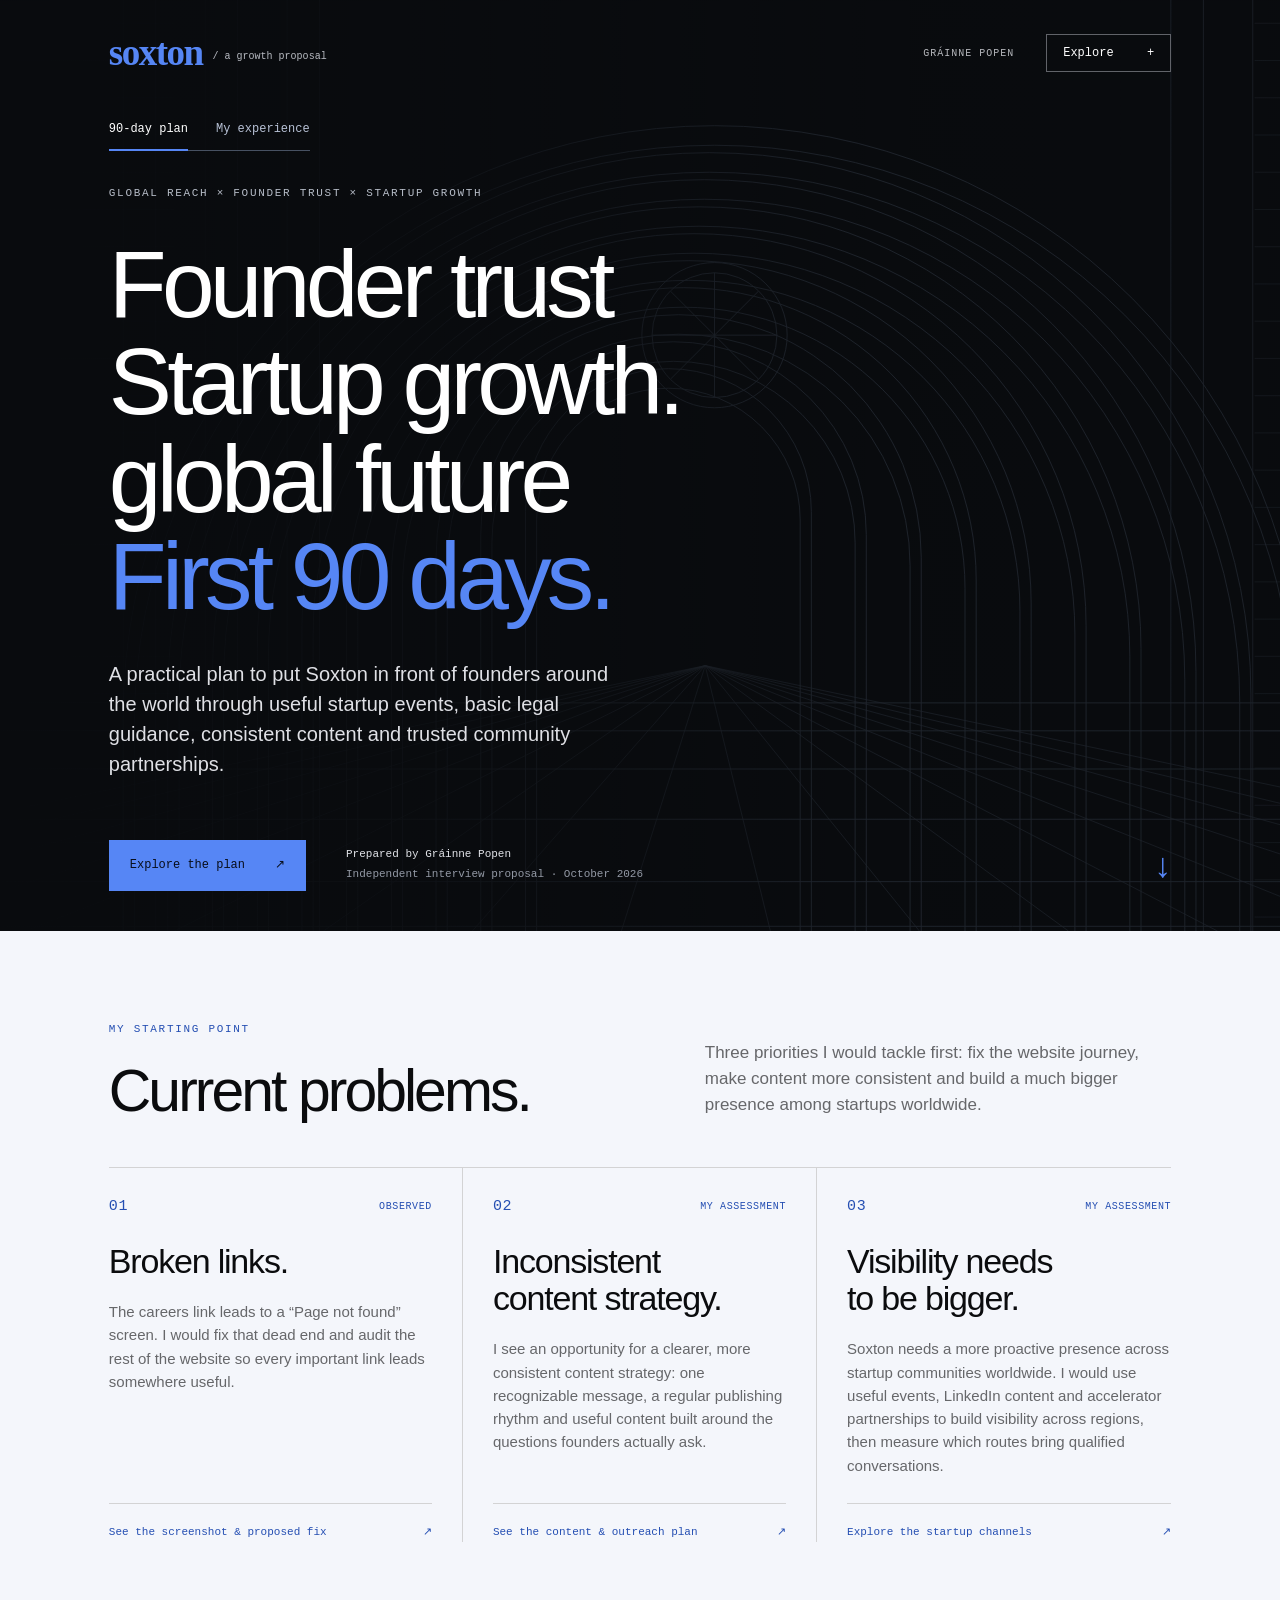
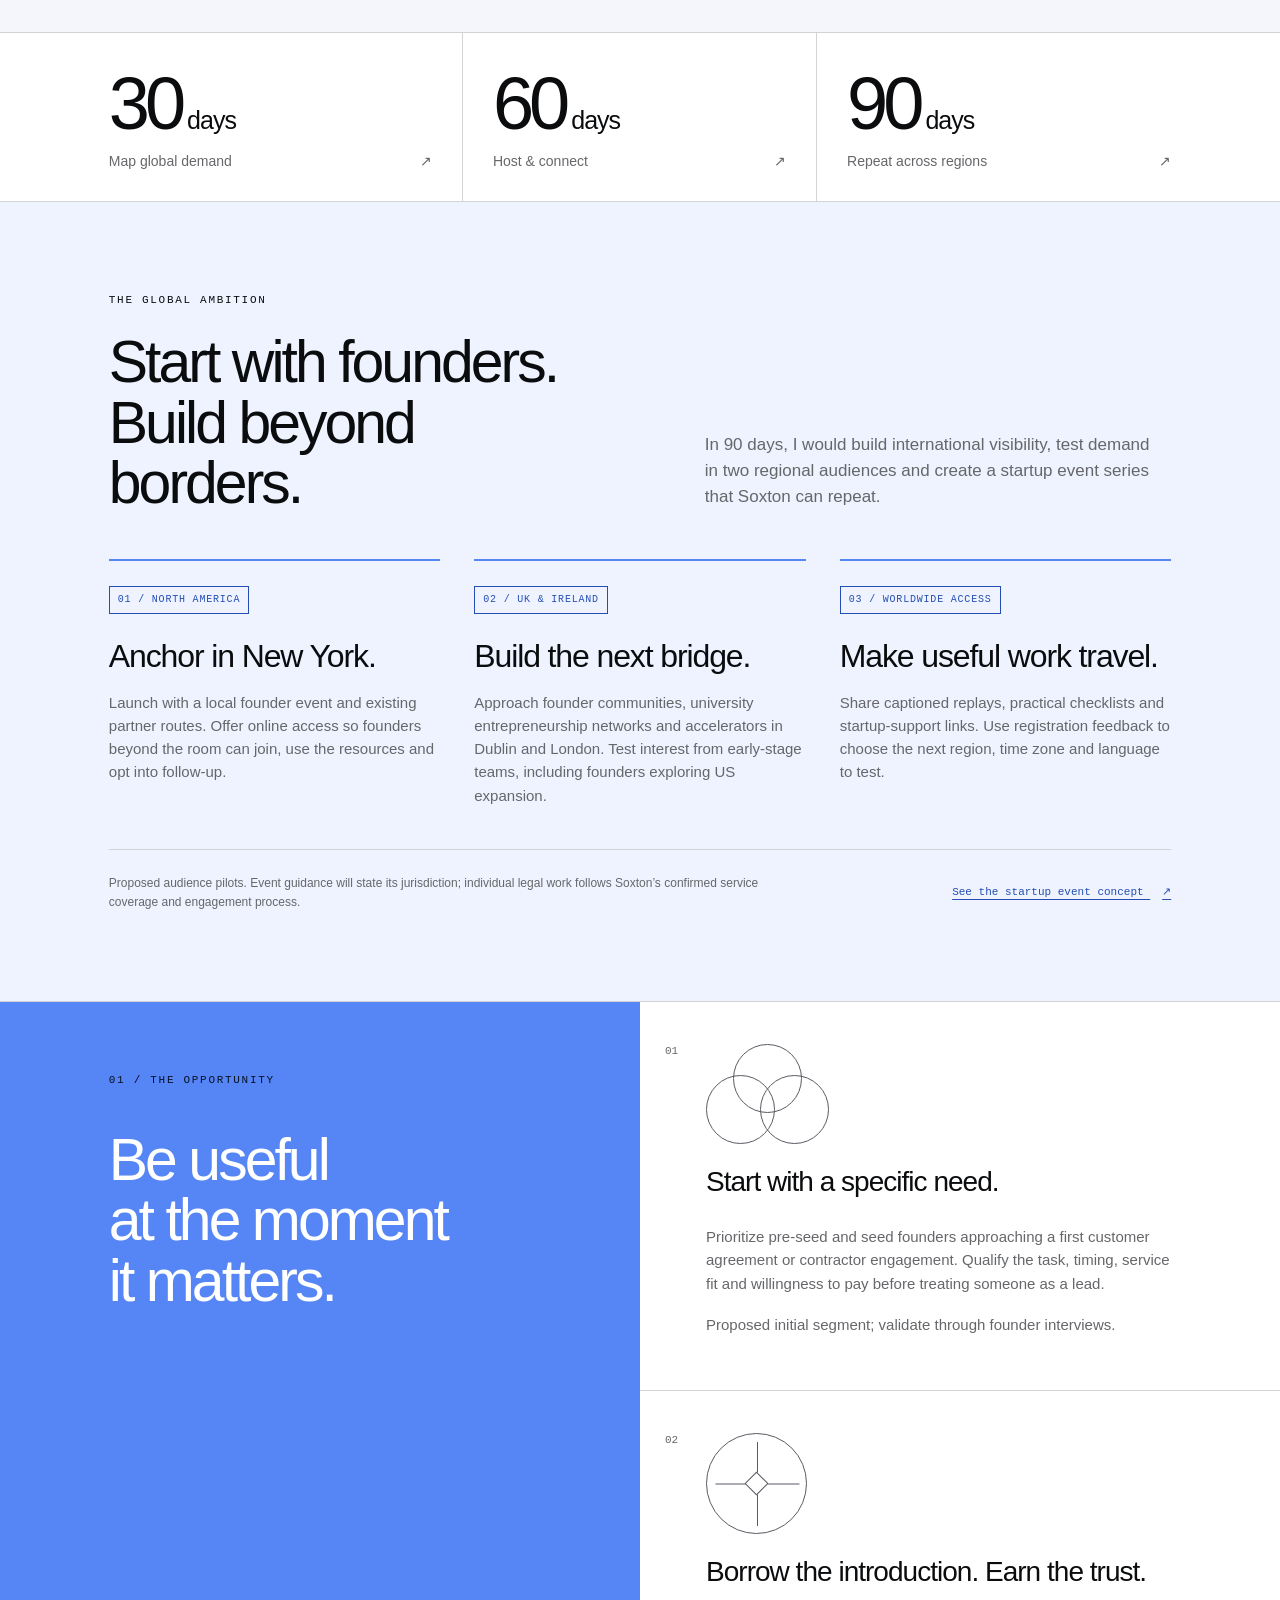
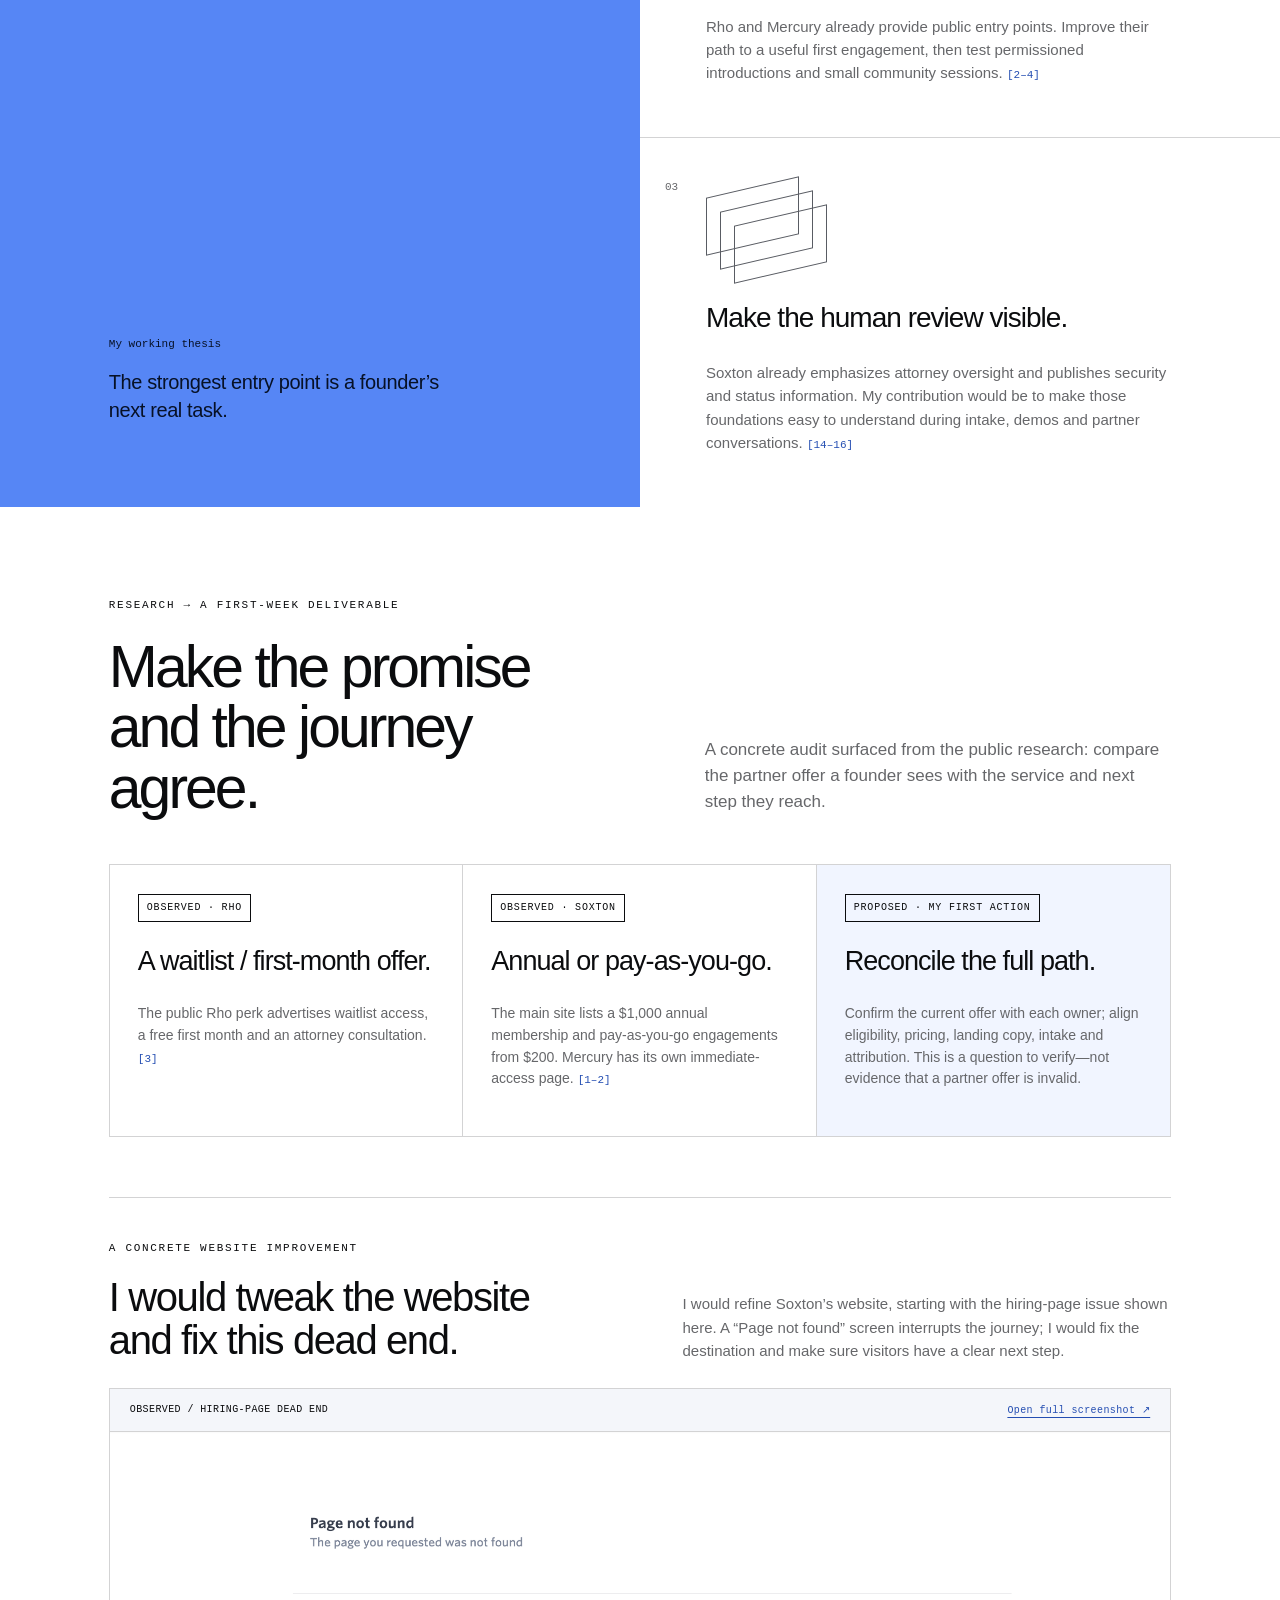
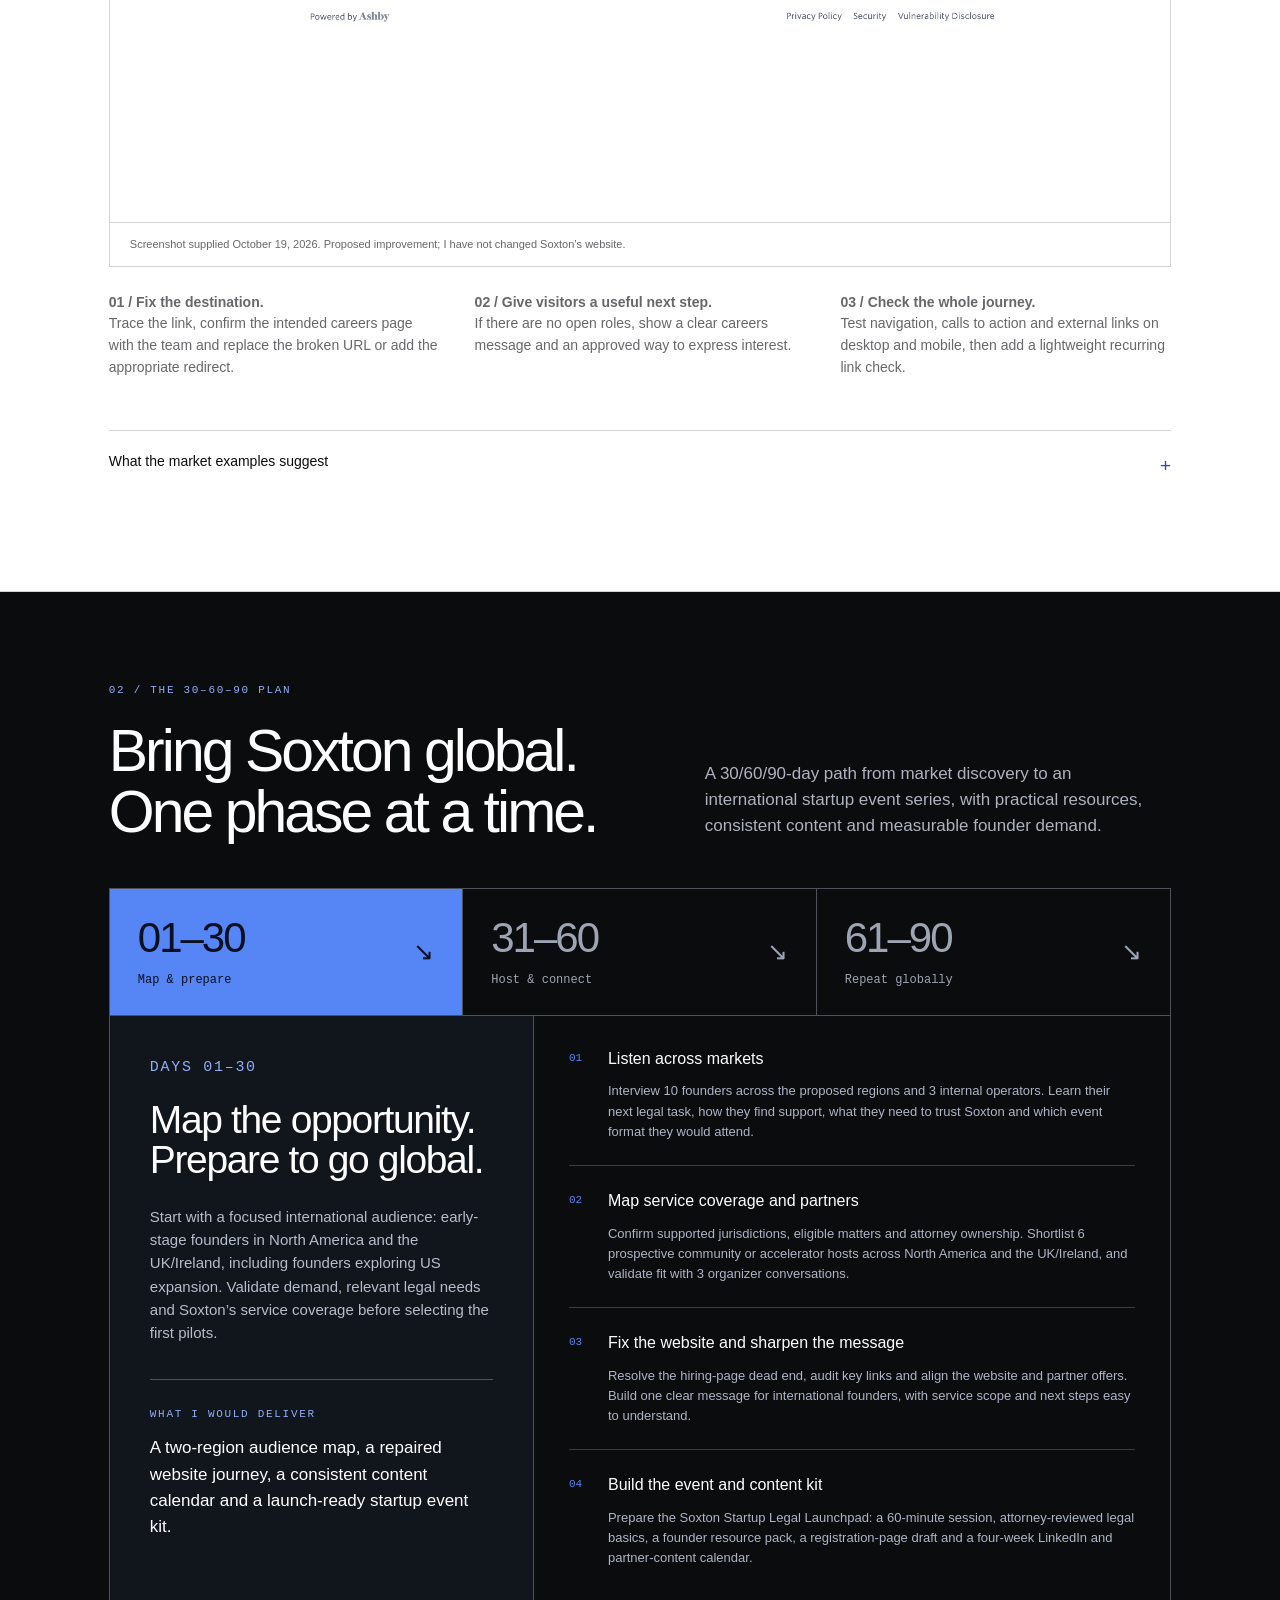
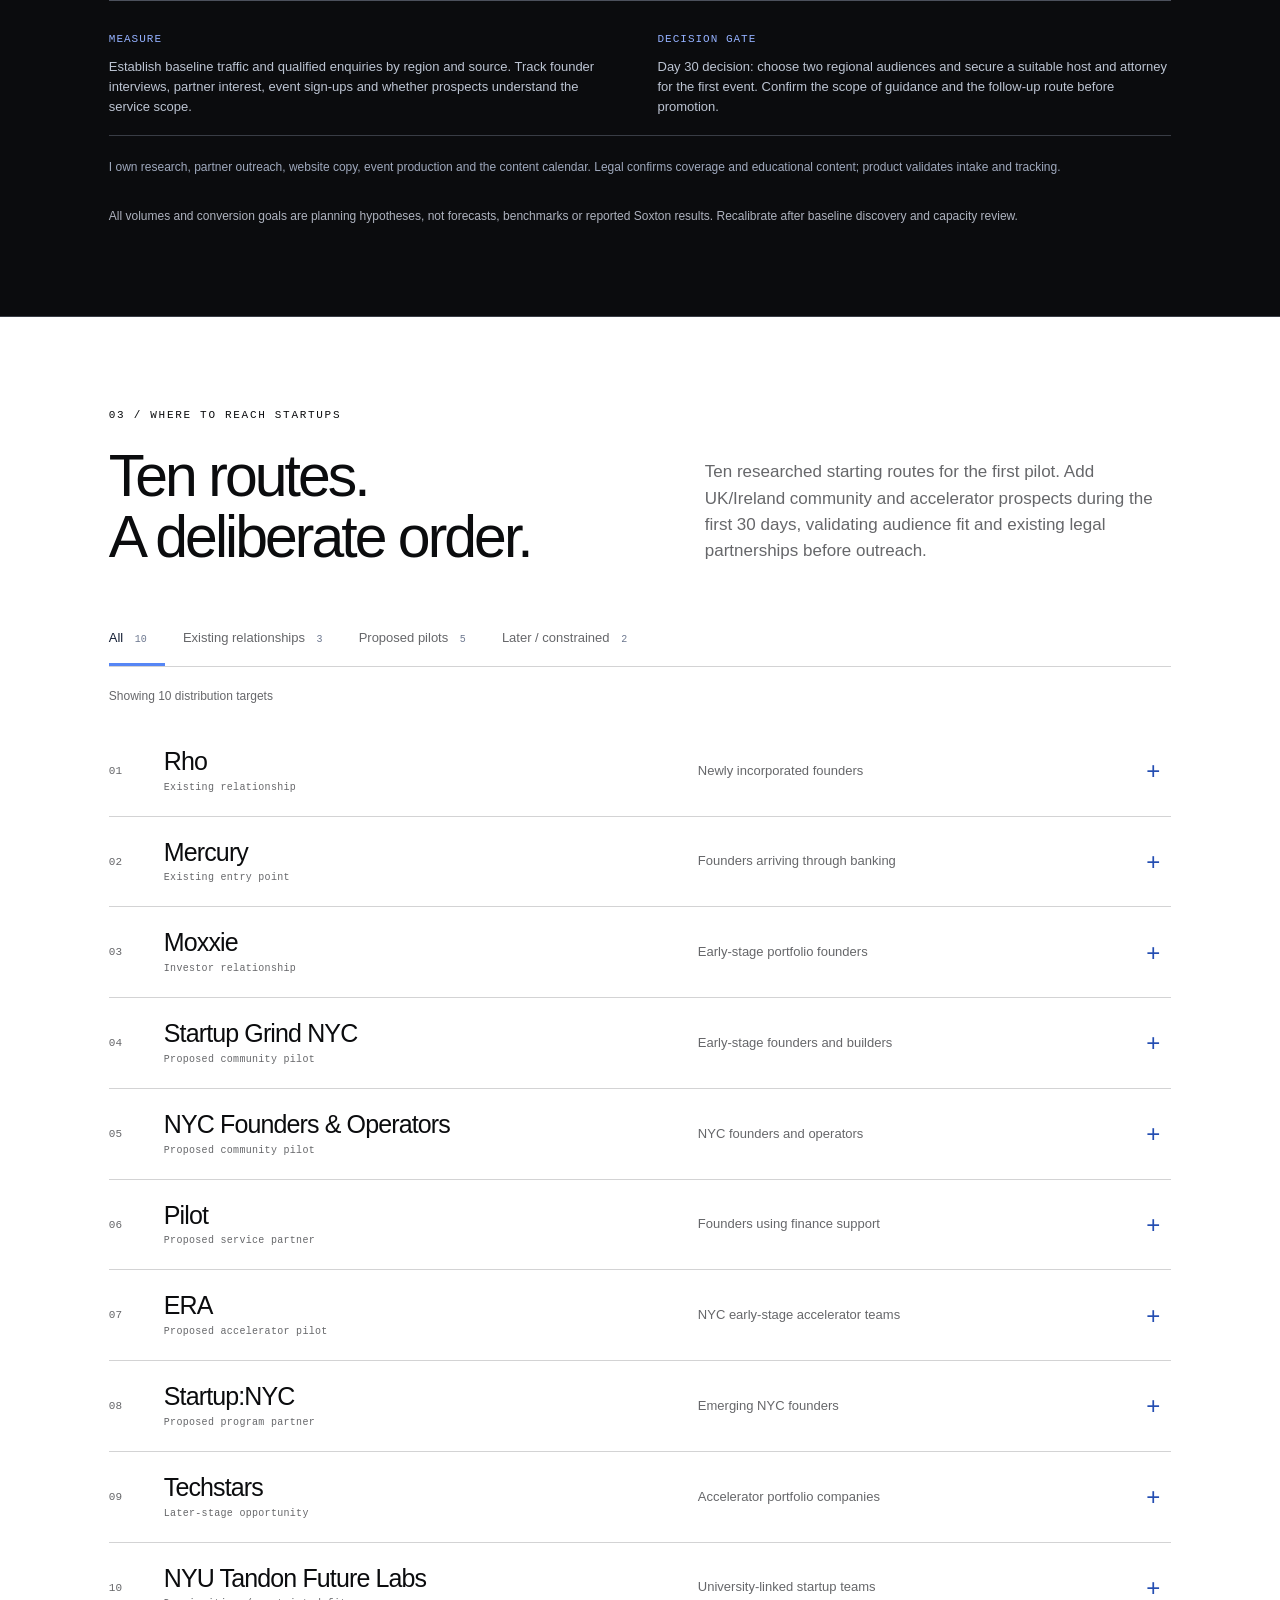
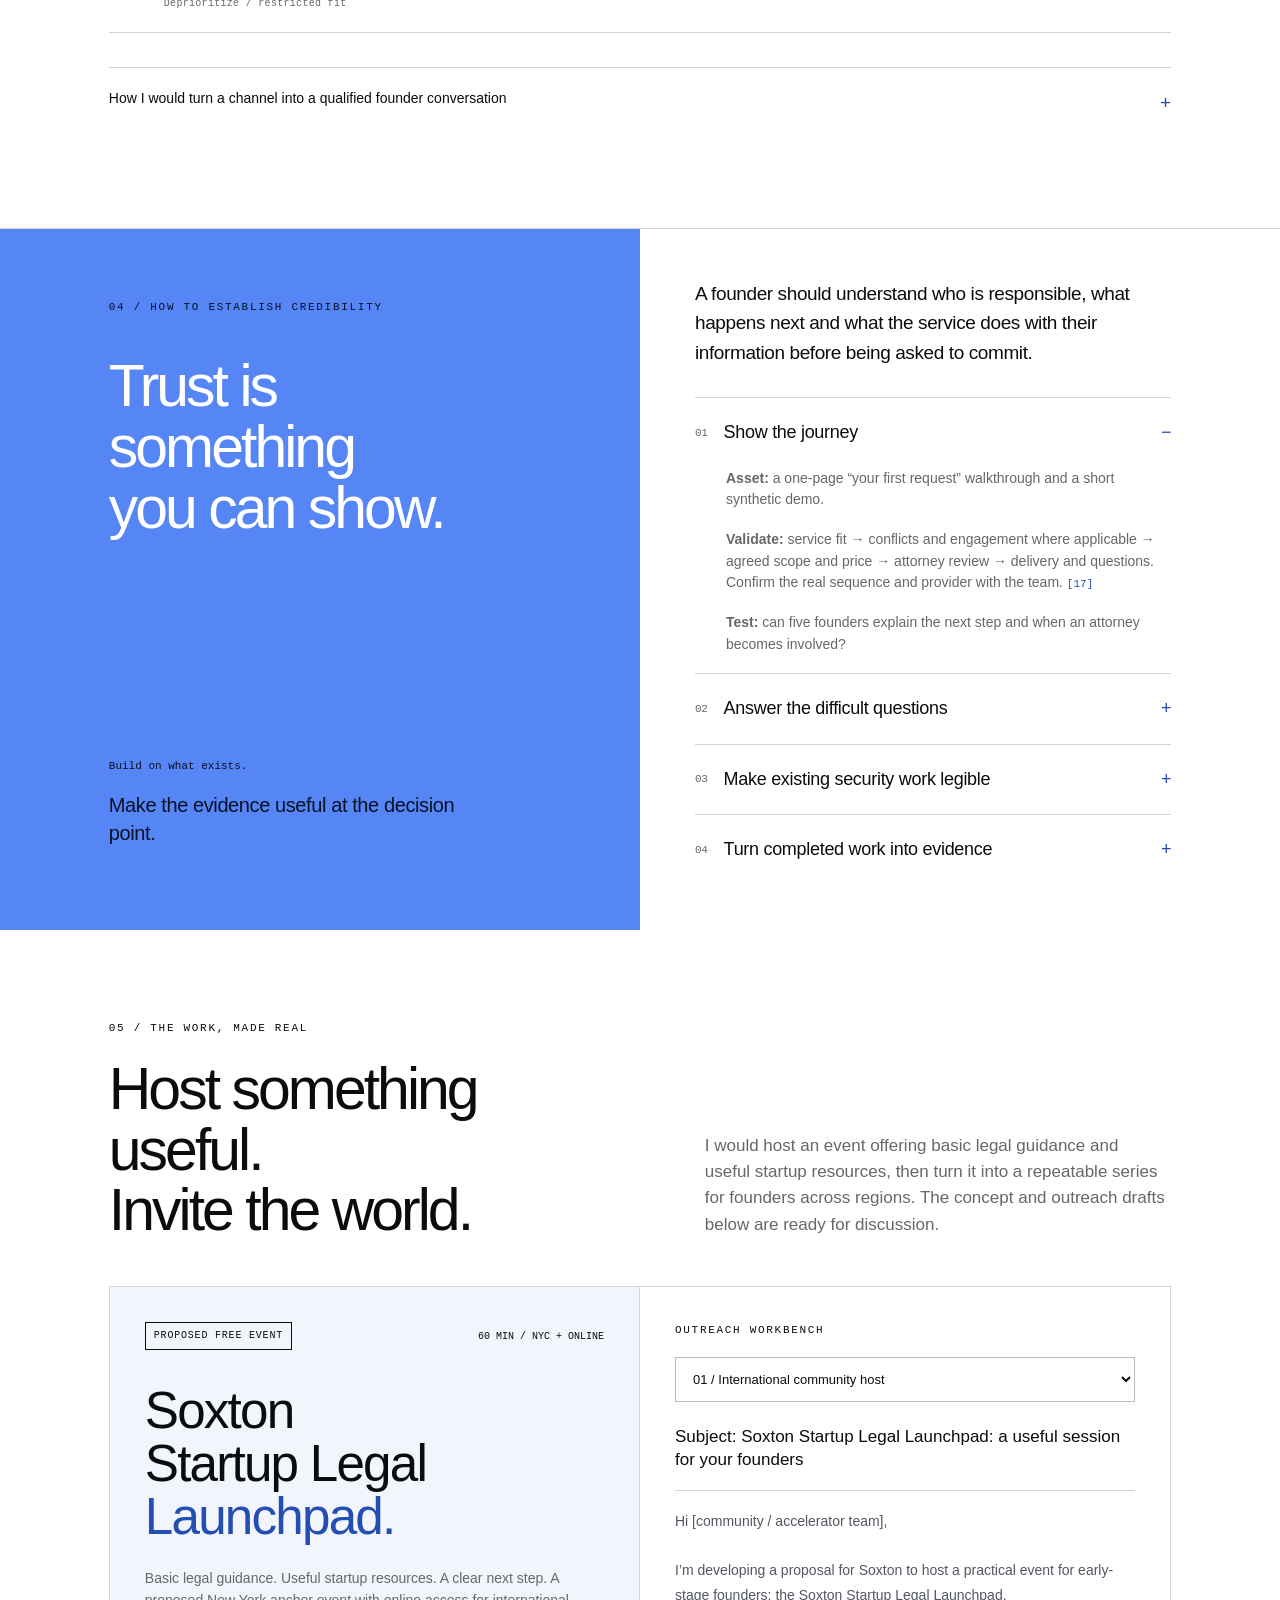
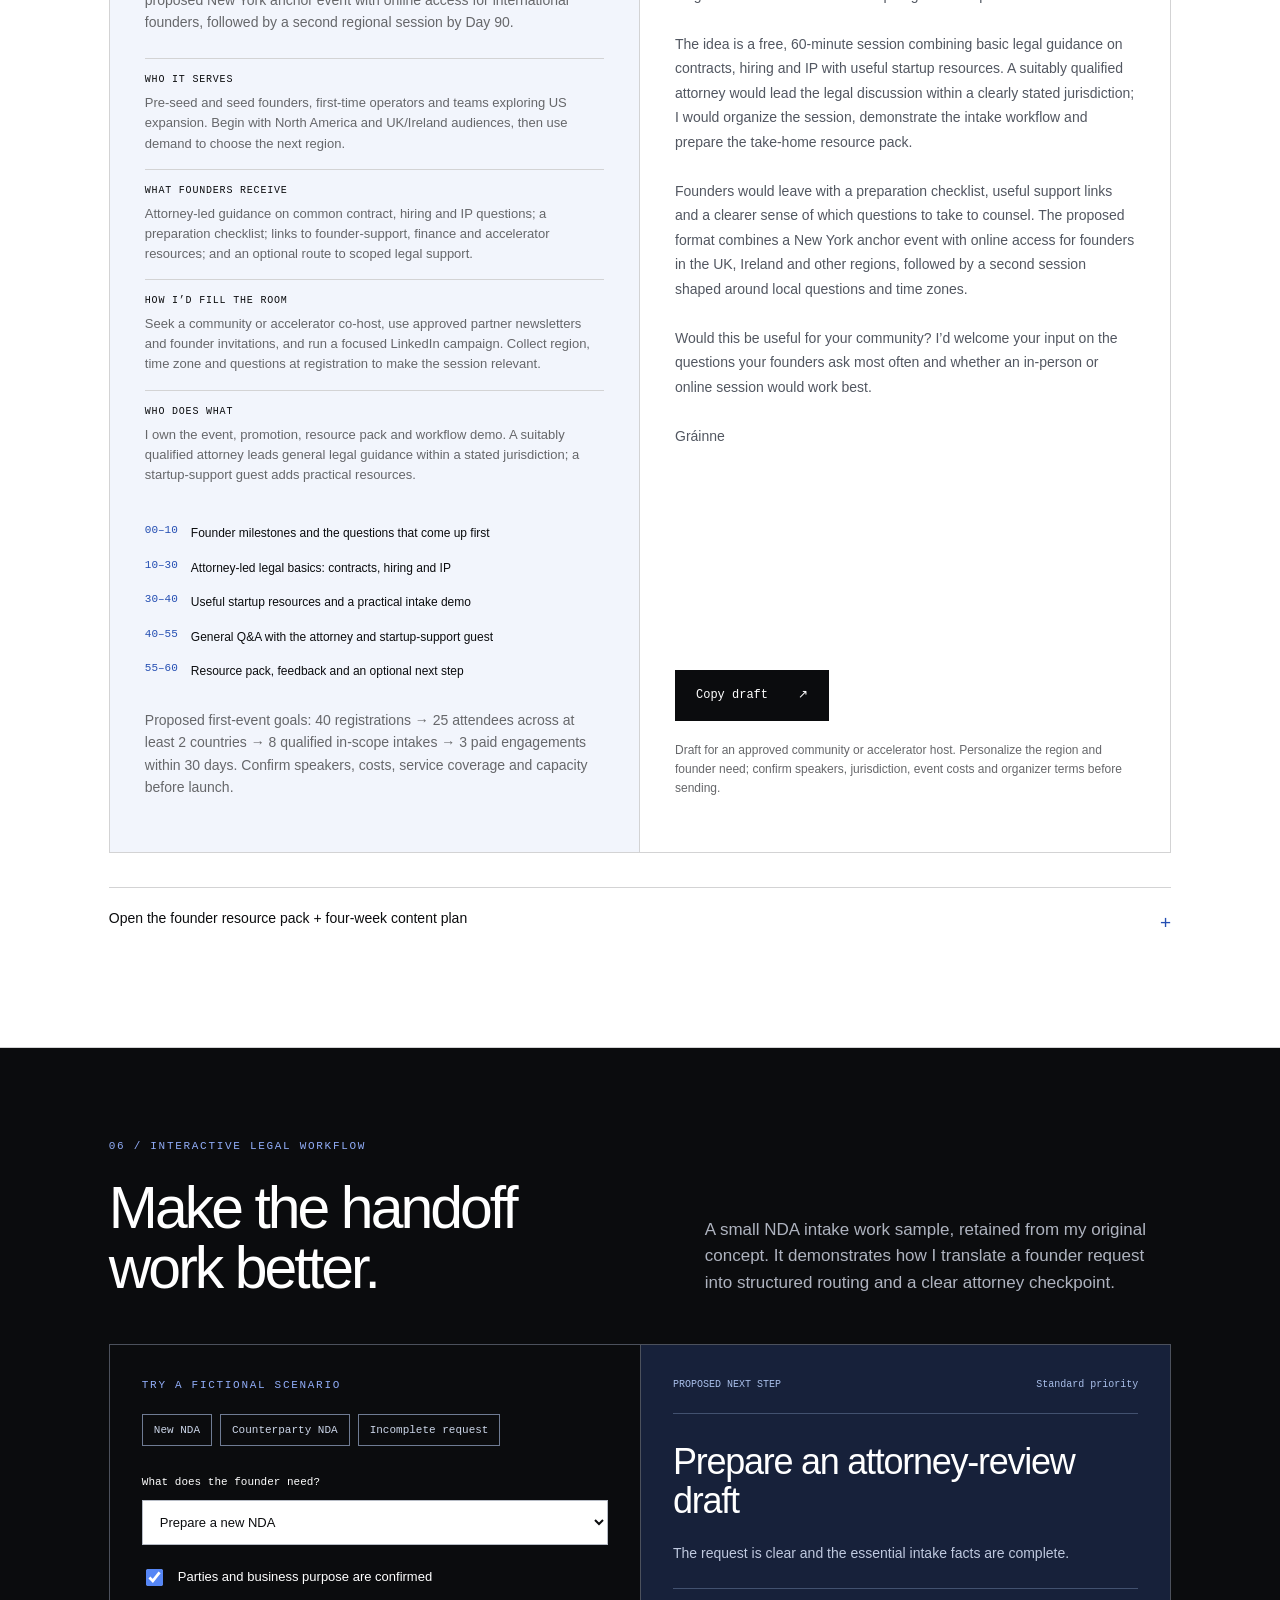
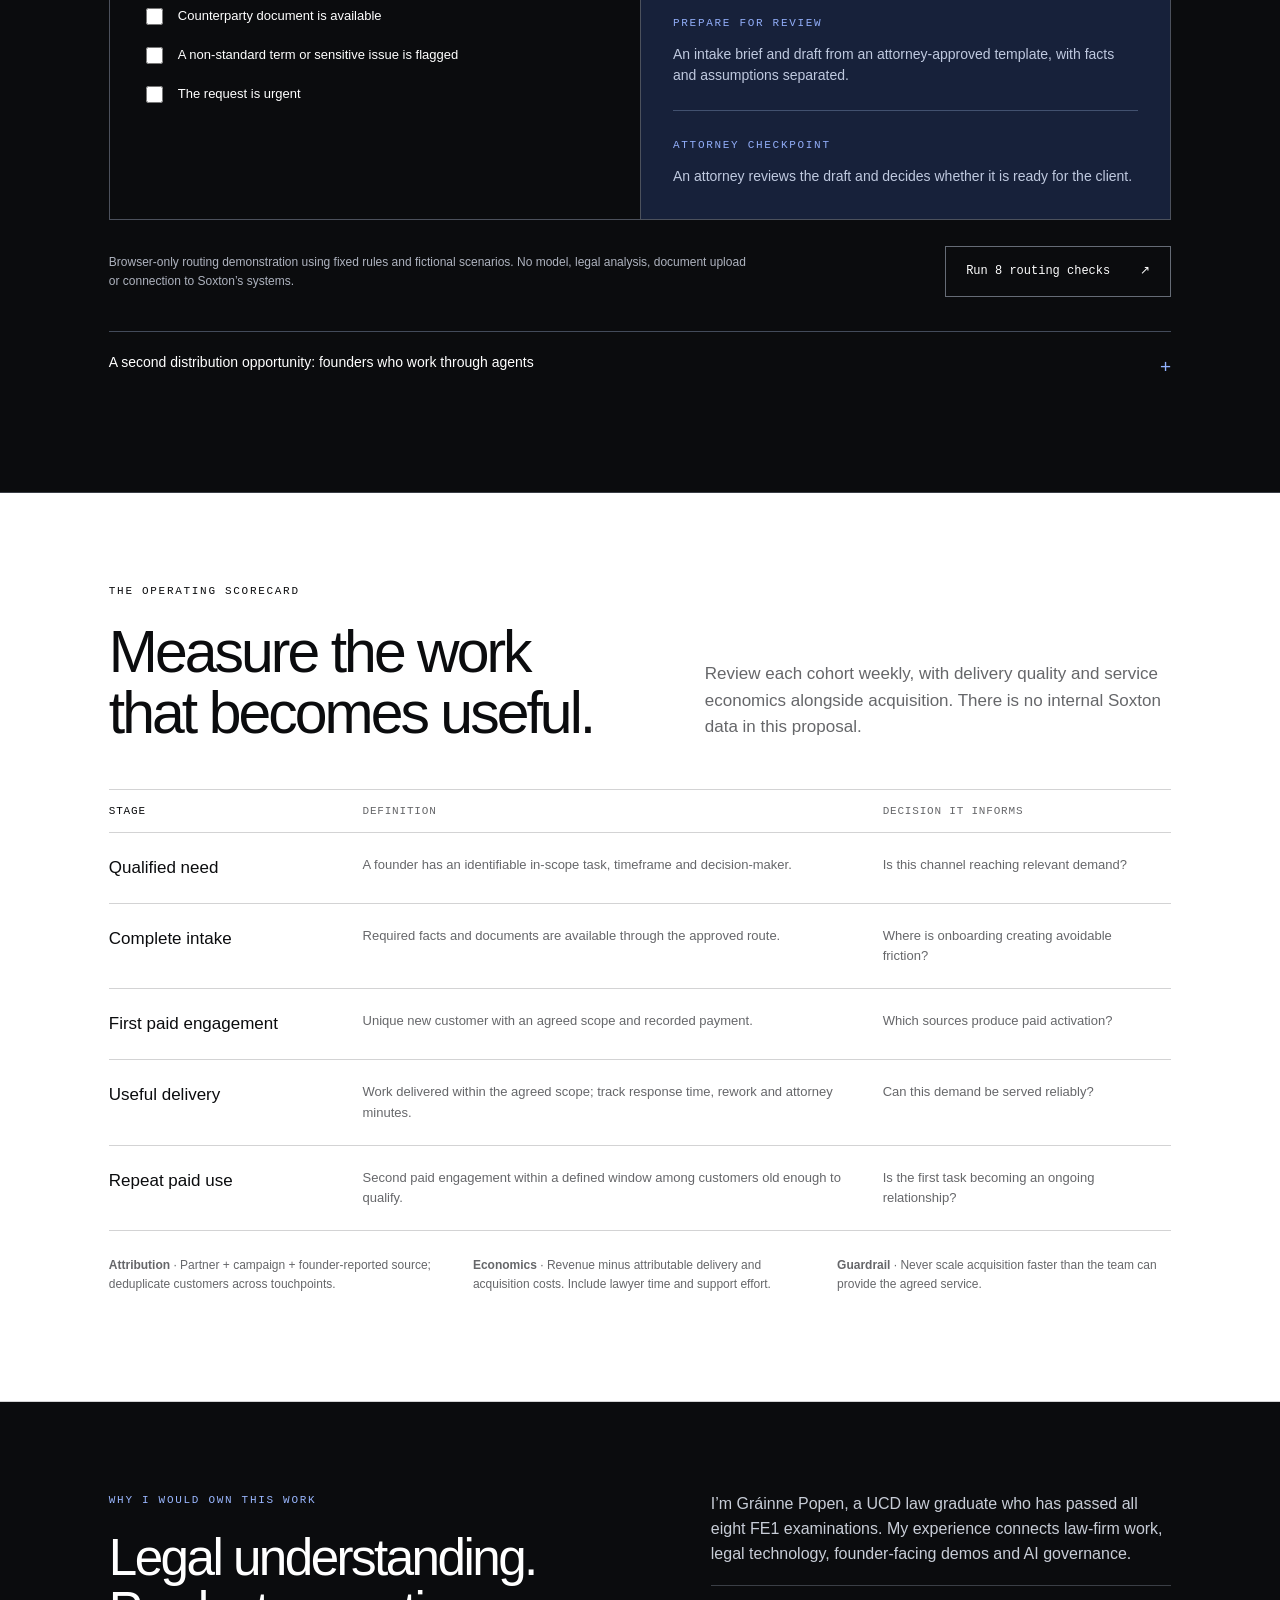
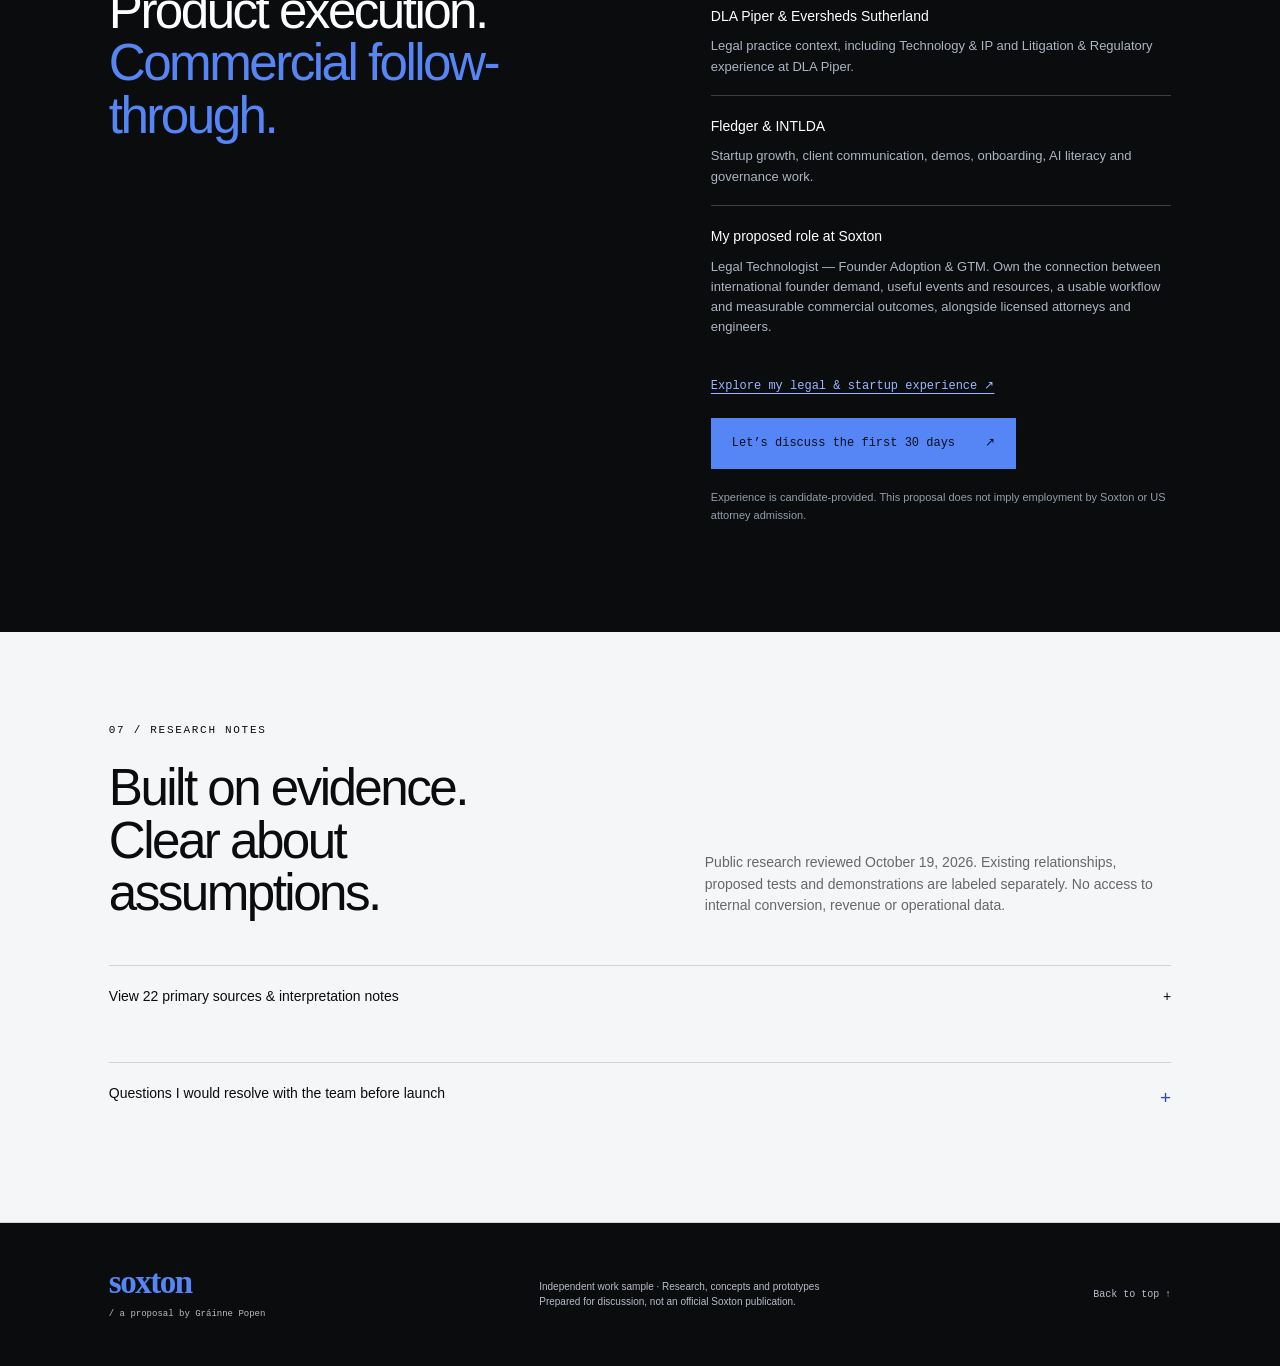
==== index.html @ fd08b83d "Update homepage tagline to founder trust, startup growth, global future and first 90 days" ====
<!doctype html>
<html lang="en">
<head><meta charset="utf-8"><meta name="viewport" content="width=device-width,initial-scale=1"><meta name="description" content="Bring Soxton global in 90 days: a founder growth proposal by Gráinne Popen, with startup legal guidance events, practical resources and international outreach."><meta name="theme-color" content="#0b0c0e"><title>Bring Soxton global in 90 days | A proposal by Gráinne Popen</title><link rel="stylesheet" href="style.css?v=b6f90d1edb"><link rel="icon" href="favicon.svg" type="image/svg+xml"></head>
<body><a class="skip" href="#main">Skip to content</a>
<header class="topbar"><a class="wordmark" href="#top" aria-label="Soxton proposal home">soxton<span> / a growth proposal</span></a><div class="topright"><span class="author-tag">GRÁINNE POPEN</span><button id="menuToggle" aria-expanded="false" aria-controls="navigation">Explore <span aria-hidden="true">+</span></button></div></header><nav class="page-tabs" aria-label="Proposal pages"><a href="index.html?v=experience" aria-current="page">90-day plan</a><a href="experience.html">My experience</a></nav>
<nav id="navigation" aria-label="Main navigation" hidden><a href="experience.html">My experience <span>GRÁINNE POPEN</span></a><a href="#problems">Current problems <span>START HERE</span></a><a href="#global">Bring Soxton global <span>THE AMBITION</span></a><a href="#thesis">The opportunity <span>01</span></a><a href="#plan">30 / 60 / 90 <span>02</span></a><a href="#channels">Startup channels <span>03</span></a><a href="#trust">Building credibility <span>04</span></a><a href="#workbench">The work, made real <span>05</span></a><a href="#demo">Workflow demo <span>06</span></a><a href="#sources">Research & sources <span>07</span></a></nav>
<main id="main">
<section class="hero" id="top"><div class="architecture" aria-hidden="true"></div><div class="hero-inner"><p class="eyebrow">GLOBAL REACH × FOUNDER TRUST × STARTUP GROWTH</p><h1>Founder trust<br>Startup growth.<br>global future<br><span>First 90 days.</span></h1><p class="hero-lead">A practical plan to put Soxton in front of founders around the world through useful startup events, basic legal guidance, consistent content and trusted community partnerships.</p><div class="hero-bottom"><a class="button blue" href="#plan">Explore the plan <span>↗</span></a><p>Prepared by Gráinne Popen<br><span>Independent interview proposal · October 2026</span></p><a class="scroll" href="#problems" aria-label="Scroll to current problems">↓</a></div></div></section>
<section class="section problems-section" id="problems" aria-labelledby="problems-heading">
<div class="section-heading"><div><p class="eyebrow">MY STARTING POINT</p><h2 id="problems-heading">Current problems.</h2></div><p>Three priorities I would tackle first: fix the website journey, make content more consistent and build a much bigger presence among startups worldwide.</p></div>
<div class="problem-grid">
<article><div class="problem-label"><span>01</span><span>OBSERVED</span></div><h3>Broken links.</h3><p>The careers link leads to a “Page not found” screen. I would fix that dead end and audit the rest of the website so every important link leads somewhere useful.</p><a href="#website-fix">See the screenshot &amp; proposed fix <span aria-hidden="true">↗</span></a></article>
<article><div class="problem-label"><span>02</span><span>MY ASSESSMENT</span></div><h3>Inconsistent <br>content strategy.</h3><p>I see an opportunity for a clearer, more consistent content strategy: one recognizable message, a regular publishing rhythm and useful content built around the questions founders actually ask.</p><a href="#workbench">See the content &amp; outreach plan <span aria-hidden="true">↗</span></a></article>
<article><div class="problem-label"><span>03</span><span>MY ASSESSMENT</span></div><h3>Visibility needs <br>to be bigger.</h3><p>Soxton needs a more proactive presence across startup communities worldwide. I would use useful events, LinkedIn content and accelerator partnerships to build visibility across regions, then measure which routes bring qualified conversations.</p><a href="#channels">Explore the startup channels <span aria-hidden="true">↗</span></a></article>
</div>
</section>
<div class="milestones"><a href="#plan" data-jump-phase="0"><strong>30<span>days</span></strong><p>Map global demand <span>↗</span></p></a><a href="#plan" data-jump-phase="1"><strong>60<span>days</span></strong><p>Host & connect <span>↗</span></p></a><a href="#plan" data-jump-phase="2"><strong>90<span>days</span></strong><p>Repeat across regions <span>↗</span></p></a></div>
<section class="section global-section" id="global" aria-labelledby="global-heading">
<div class="section-heading"><div><p class="eyebrow">THE GLOBAL AMBITION</p><h2 id="global-heading">Start with founders.<br>Build beyond borders.</h2></div><p>In 90 days, I would build international visibility, test demand in two regional audiences and create a startup event series that Soxton can repeat.</p></div>
<div class="global-grid"><article><span class="tag">01 / NORTH AMERICA</span><h3>Anchor in New York.</h3><p>Launch with a local founder event and existing partner routes. Offer online access so founders beyond the room can join, use the resources and opt into follow-up.</p></article><article><span class="tag">02 / UK &amp; IRELAND</span><h3>Build the next bridge.</h3><p>Approach founder communities, university entrepreneurship networks and accelerators in Dublin and London. Test interest from early-stage teams, including founders exploring US expansion.</p></article><article><span class="tag">03 / WORLDWIDE ACCESS</span><h3>Make useful work travel.</h3><p>Share captioned replays, practical checklists and startup-support links. Use registration feedback to choose the next region, time zone and language to test.</p></article></div>
<div class="global-next"><p>Proposed audience pilots. Event guidance will state its jurisdiction; individual legal work follows Soxton’s confirmed service coverage and engagement process.</p><a href="#workbench">See the startup event concept <span aria-hidden="true">↗</span></a></div>
</section>
<section class="split-section" id="thesis"><div class="blue-panel"><p class="eyebrow">01 / THE OPPORTUNITY</p><h2>Be useful<br>at the moment<br>it matters.</h2><p class="panel-bottom">My working thesis<br><strong>The strongest entry point is a founder’s next real task.</strong></p></div><div class="thesis-rows"><article><span class="row-num">01</span><div class="line-icon circles" aria-hidden="true"><i></i><i></i><i></i></div><h3>Start with a specific need.</h3><p>Prioritize pre-seed and seed founders approaching a first customer agreement or contractor engagement. Qualify the task, timing, service fit and willingness to pay before treating someone as a lead.</p><p class="micro">Proposed initial segment; validate through founder interviews.</p></article><article><span class="row-num">02</span><div class="line-icon compass" aria-hidden="true"><i></i></div><h3>Borrow the introduction. Earn the trust.</h3><p>Rho and Mercury already provide public entry points. Improve their path to a useful first engagement, then test permissioned introductions and small community sessions. <a class="cite" href="#source-2">[2–4]</a></p></article><article><span class="row-num">03</span><div class="line-icon ladder" aria-hidden="true"><i></i><i></i><i></i></div><h3>Make the human review visible.</h3><p>Soxton already emphasizes attorney oversight and publishes security and status information. My contribution would be to make those foundations easy to understand during intake, demos and partner conversations. <a class="cite" href="#source-14">[14–16]</a></p></article></div></section>
<section class="section white" id="research"><div class="section-heading"><div><p class="eyebrow">RESEARCH → A FIRST-WEEK DELIVERABLE</p><h2>Make the promise<br>and the journey agree.</h2></div><p>A concrete audit surfaced from the public research: compare the partner offer a founder sees with the service and next step they reach.</p></div><div class="audit-grid"><article><span class="tag">OBSERVED · RHO</span><h3>A waitlist / first-month offer.</h3><p>The public Rho perk advertises waitlist access, a free first month and an attorney consultation. <a class="cite" href="#source-3">[3]</a></p></article><article><span class="tag">OBSERVED · SOXTON</span><h3>Annual or pay-as-you-go.</h3><p>The main site lists a $1,000 annual membership and pay-as-you-go engagements from $200. Mercury has its own immediate-access page. <a class="cite" href="#source-1">[1–2]</a></p></article><article class="audit-action"><span class="tag">PROPOSED · MY FIRST ACTION</span><h3>Reconcile the full path.</h3><p>Confirm the current offer with each owner; align eligibility, pricing, landing copy, intake and attribution. This is a question to verify—not evidence that a partner offer is invalid.</p></article></div><article class="website-fix" id="website-fix"><div class="website-fix-heading"><div><p class="eyebrow">A CONCRETE WEBSITE IMPROVEMENT</p><h3>I would tweak the website<br>and fix this dead end.</h3></div><p>I would refine Soxton’s website, starting with the hiring-page issue shown here. A “Page not found” screen interrupts the journey; I would fix the destination and make sure visitors have a clear next step.</p></div><figure class="issue-figure"><div class="issue-toolbar"><span>OBSERVED / HIRING-PAGE DEAD END</span><a href="careers-page-not-found.png" target="_blank" rel="noopener noreferrer">Open full screenshot ↗</a></div><a class="issue-image-link" href="careers-page-not-found.png" target="_blank" rel="noopener noreferrer"><img src="careers-page-not-found.png" width="2048" height="1051" loading="lazy" alt="Screenshot of an Ashby hiring page displaying Page not found and The page you requested was not found."></a><figcaption>Screenshot supplied October 19, 2026. Proposed improvement; I have not changed Soxton’s website.</figcaption></figure><div class="three-columns fix-actions"><p><b>01 / Fix the destination.</b><br>Trace the link, confirm the intended careers page with the team and replace the broken URL or add the appropriate redirect.</p><p><b>02 / Give visitors a useful next step.</b><br>If there are no open roles, show a clear careers message and an approved way to express interest.</p><p><b>03 / Check the whole journey.</b><br>Test navigation, calls to action and external links on desktop and mobile, then add a lightweight recurring link check.</p></div></article><details class="research-note"><summary>What the market examples suggest <span>+</span></summary><div class="three-columns"><p><b>Cooley GO → meet the milestone.</b><br>Its resources follow company stages and jurisdictions. I would organize entry pages around the task a founder recognizes. <a class="cite" href="#source-21">[21]</a></p><p><b>Clerky → show the review process.</b><br>Its legal-quality discussion separates a good experience from reliable legal work. My inference: pair approachable demos with explicit attorney ownership and exceptions. <a class="cite" href="#source-20">[20]</a></p><p><b>Carta → enable the whole cohort.</b><br>Its accelerator model combines education, benefits and relationship support. I would test a repeatable workshop-and-follow-up kit before buying broad exposure. <a class="cite" href="#source-22">[22]</a></p></div></details></section>
<section class="section ink" id="plan"><div class="section-heading"><div><p class="eyebrow">02 / THE 30–60–90 PLAN</p><h2>Bring Soxton global.<br>One phase at a time.</h2></div><p>A 30/60/90-day path from market discovery to an international startup event series, with practical resources, consistent content and measurable founder demand.</p></div><div class="phase-tabs" role="tablist" aria-label="Plan phases"><button id="phase-0" role="tab" aria-selected="true" aria-controls="phasePanel" data-phase="0"><span>01–30</span><b>Map & prepare</b><i>↘</i></button><button id="phase-1" role="tab" aria-selected="false" aria-controls="phasePanel" data-phase="1" tabindex="-1"><span>31–60</span><b>Host & connect</b><i>↘</i></button><button id="phase-2" role="tab" aria-selected="false" aria-controls="phasePanel" data-phase="2" tabindex="-1"><span>61–90</span><b>Repeat globally</b><i>↘</i></button></div><div id="phasePanel" role="tabpanel" aria-labelledby="phase-0" tabindex="0"></div><p class="fineprint">All volumes and conversion goals are planning hypotheses, not forecasts, benchmarks or reported Soxton results. Recalibrate after baseline discovery and capacity review.</p></section>
<section class="section white" id="channels"><div class="section-heading"><div><p class="eyebrow">03 / WHERE TO REACH STARTUPS</p><h2>Ten routes.<br>A deliberate order.</h2></div><p>Ten researched starting routes for the first pilot. Add UK/Ireland community and accelerator prospects during the first 30 days, validating audience fit and existing legal partnerships before outreach.</p></div><div class="filters" role="group" aria-label="Filter distribution targets"><button data-filter="all" aria-pressed="true">All <span>10</span></button><button data-filter="existing" aria-pressed="false">Existing relationships <span>3</span></button><button data-filter="pilot" aria-pressed="false">Proposed pilots <span>5</span></button><button data-filter="later" aria-pressed="false">Later / constrained <span>2</span></button></div><p id="channelCount" class="micro" aria-live="polite">Showing 10 distribution targets</p><div id="channelList" class="channel-list"></div><details class="research-note"><summary>How I would turn a channel into a qualified founder conversation <span>+</span></summary><div class="qualify-grid"><p><b>Look for a real trigger.</b> A new customer, first hire, formation milestone or upcoming financing—not merely “is a startup.”</p><p><b>Confirm service fit.</b> Stage, jurisdiction, matter type, decision-maker, timeframe, current counsel and scope.</p><p><b>Earn a permissioned next step.</b> Partner-led invitation or consented introduction. No harvested community lists or assumed portfolio access.</p><p><b>Record the outcome.</b> Source, stated task, intake status, agreed scope, paid engagement and reasons for a no. Respect partner and service boundaries.</p></div></details></section>
<section class="split-section trust-section" id="trust"><div class="blue-panel"><p class="eyebrow">04 / HOW TO ESTABLISH CREDIBILITY</p><h2>Trust is<br>something<br>you can show.</h2><p class="panel-bottom">Build on what exists.<br><strong>Make the evidence useful at the decision point.</strong></p></div><div class="trust-content"><p class="intro-copy">A founder should understand who is responsible, what happens next and what the service does with their information before being asked to commit.</p><details open><summary><span>01</span> Show the journey <i>−</i></summary><div><p><b>Asset:</b> a one-page “your first request” walkthrough and a short synthetic demo.</p><p><b>Validate:</b> service fit → conflicts and engagement where applicable → agreed scope and price → attorney review → delivery and questions. Confirm the real sequence and provider with the team. <a class="cite" href="#source-17">[17]</a></p><p><b>Test:</b> can five founders explain the next step and when an attorney becomes involved?</p></div></details><details><summary><span>02</span> Answer the difficult questions <i>+</i></summary><div><p><b>Asset:</b> an approved FAQ: who handles my request, how is AI used, when do I become a client, where do documents go, and what happens if the task is complex?</p><p><b>Validate:</b> actual provider, jurisdictions, retention, model-provider access and deletion practices. Public privacy and terms pages are a starting point, not a substitute for product-specific answers. <a class="cite" href="#source-17">[17–18]</a></p><p><b>Test:</b> log unresolved objections and whether the answer helps someone complete appropriate intake.</p></div></details><details><summary><span>03</span> Make existing security work legible <i>+</i></summary><div><p><b>Asset:</b> a founder-readable trust brief linking security reporting, status information and approved operational answers.</p><p><b>Observed:</b> Soxton’s April 2026 update describes a Vanta-supported SOC 2 process. Confirm the current audit status; do not turn that statement into a certification claim. <a class="cite" href="#source-14">[14–16]</a></p><p><b>Test:</b> whether the brief resolves specific objections—not merely whether people open it.</p></div></details><details><summary><span>04</span> Turn completed work into evidence <i>+</i></summary><div><p><b>Asset:</b> one permissioned case study with the founder’s task, scope, actual timestamps, human-review role and practical outcome.</p><p><b>Validate:</b> customer consent, metric definitions and any quotation. Define the clock and eligible work before repeating turnaround or savings claims.</p><p><b>Test:</b> whether relevant prospects understand the use case and take a qualified next step. Never invent a customer, endorsement or result.</p></div></details></div></section>
<section class="section white" id="workbench"><div class="section-heading"><div><p class="eyebrow">05 / THE WORK, MADE REAL</p><h2>Host something useful.<br>Invite the world.</h2></div><p>I would host an event offering basic legal guidance and useful startup resources, then turn it into a repeatable series for founders across regions. The concept and outreach drafts below are ready for discussion.</p></div><div class="workbench-grid"><article class="event-sheet" id="startup-event"><div class="sheet-top"><span class="tag">PROPOSED FREE EVENT</span><span>60 MIN / NYC + ONLINE</span></div><h3>Soxton<br>Startup Legal<br><span>Launchpad.</span></h3><p>Basic legal guidance. Useful startup resources. A clear next step. A proposed New York anchor event with online access for international founders, followed by a second regional session by Day 90.</p><dl><div><dt>Who it serves</dt><dd>Pre-seed and seed founders, first-time operators and teams exploring US expansion. Begin with North America and UK/Ireland audiences, then use demand to choose the next region.</dd></div><div><dt>What founders receive</dt><dd>Attorney-led guidance on common contract, hiring and IP questions; a preparation checklist; links to founder-support, finance and accelerator resources; and an optional route to scoped legal support.</dd></div><div><dt>How I’d fill the room</dt><dd>Seek a community or accelerator co-host, use approved partner newsletters and founder invitations, and run a focused LinkedIn campaign. Collect region, time zone and questions at registration to make the session relevant.</dd></div><div><dt>Who does what</dt><dd>I own the event, promotion, resource pack and workflow demo. A suitably qualified attorney leads general legal guidance within a stated jurisdiction; a startup-support guest adds practical resources.</dd></div></dl><ol class="agenda"><li><span>00–10</span> Founder milestones and the questions that come up first</li><li><span>10–30</span> Attorney-led legal basics: contracts, hiring and IP</li><li><span>30–40</span> Useful startup resources and a practical intake demo</li><li><span>40–55</span> General Q&amp;A with the attorney and startup-support guest</li><li><span>55–60</span> Resource pack, feedback and an optional next step</li></ol><p class="micro">Proposed first-event goals: 40 registrations → 25 attendees across at least 2 countries → 8 qualified in-scope intakes → 3 paid engagements within 30 days. Confirm speakers, costs, service coverage and capacity before launch.</p></article><div class="draft-workspace"><label class="eyebrow" for="draftSelect">OUTREACH WORKBENCH</label><select id="draftSelect"><option value="organizer">01 / International community host</option><option value="partner">02 / Existing partner</option><option value="founder">03 / Founder follow-up</option></select><p id="draftSubject" class="draft-subject"></p><div id="draftText" class="draft-text"></div><div class="draft-actions"><button class="button dark" id="copyDraft">Copy draft <span>↗</span></button><span id="copyStatus" role="status"></span></div><p class="micro" id="draftNote"></p></div></div>
<details class="research-note content-sample"><summary>Open the founder resource pack + four-week content plan <span>+</span></summary><div class="two-columns"><article><p class="eyebrow">EVENT TAKEAWAY / FOUNDER RESOURCE PACK</p><h3>A customer said yes.<br>What should I gather?</h3><p>Before your first conversation with counsel, put the business facts in one place:</p><ul><li>Who the parties are and what each is agreeing to do.</li><li>The current document, its version and who supplied it.</li><li>The commercial points already agreed: scope, fees and timing.</li><li>The deadline, business priority and any unresolved questions.</li><li>The data, IP or delivery obligations you want counsel to examine.</li><li>The person who can confirm facts and make commercial decisions.</li></ul><p>The event pack would also include a region-labeled directory of startup communities, accelerators, funding information, finance support and approved legal resources. I would verify each link and eligibility requirement before sharing it.</p><p class="micro">Draft educational content for attorney review. A preparation aid, not a legal analysis or Soxton-approved publication.</p></article><article><p class="eyebrow">FOUR-WEEK GLOBAL CONTENT PLAN</p><div class="content-row"><b>Week 1 / Invite and listen</b><p>Publish the event invitation and a founder-question prompt. Share with approved US and UK/Ireland community hosts; ask which questions and time zones work best.</p></div><div class="content-row"><b>Week 2 / Give value before the event</b><p>Share the preparation checklist and an attorney-reviewed explainer. Publish one practical guide and two short LinkedIn posts, each with a clear event invitation.</p></div><div class="content-row"><b>Week 3 / Host and distribute</b><p>Run the Launchpad, send the resource pack to opted-in attendees and publish an approved recap. Offer a captioned replay where recording permissions allow.</p></div><div class="content-row"><b>Week 4 / Adapt for the next region</b><p>Turn recurring questions into an FAQ, share approved clips and invite input on a second regional session. Use audience demand to set its topic and time.</p></div><p class="micro">Measure attendance, countries reached, resource use, qualified follow-up and completed engagements by source. Treat the schedule as a proposed operating rhythm.</p></article></div></details></section>
<section class="section ink" id="demo"><div class="section-heading"><div><p class="eyebrow">06 / INTERACTIVE LEGAL WORKFLOW</p><h2>Make the handoff<br>work better.</h2></div><p>A small NDA intake work sample, retained from my original concept. It demonstrates how I translate a founder request into structured routing and a clear attorney checkpoint.</p></div><div class="demo-shell"><div class="demo-inputs"><p class="eyebrow">TRY A FICTIONAL SCENARIO</p><div class="sample-buttons"><button data-sample="new">New NDA</button><button data-sample="review">Counterparty NDA</button><button data-sample="missing">Incomplete request</button></div><label for="requestType">What does the founder need?</label><select id="requestType"><option value="new">Prepare a new NDA</option><option value="review">Review a counterparty NDA</option><option value="unclear">The request is unclear</option></select><div class="checks"><label><input id="factsComplete" type="checkbox" checked>Parties and business purpose are confirmed</label><label><input id="documentPresent" type="checkbox">Counterparty document is available</label><label><input id="exceptionFlag" type="checkbox">A non-standard term or sensitive issue is flagged</label><label><input id="urgentFlag" type="checkbox">The request is urgent</label></div></div><div class="demo-output" aria-live="polite" aria-atomic="true"><div class="route-status"><span>PROPOSED NEXT STEP</span><span id="priorityLabel"></span></div><h3 id="routeTitle"></h3><p id="routeReason"></p><div class="output-detail"><span class="eyebrow">PREPARE FOR REVIEW</span><p id="routeAction"></p></div><div class="output-detail"><span class="eyebrow">ATTORNEY CHECKPOINT</span><p id="routeGate"></p></div></div></div><div class="eval-row"><p class="fineprint">Browser-only routing demonstration using fixed rules and fictional scenarios. No model, legal analysis, document upload or connection to Soxton’s systems.</p><button id="runTests" class="button outline">Run 8 routing checks <span>↗</span></button></div><div id="testResults" class="eval-results" aria-live="polite"></div><details class="research-note on-dark"><summary>A second distribution opportunity: founders who work through agents <span>+</span></summary><div class="two-columns"><p><b>Observed:</b> Soxton documents an MCP workflow for Delaware C-corporation incorporation, registered-agent services and requests to its legal team. Its documentation includes human affirmation and payment review. <a class="cite" href="#source-19">[19]</a></p><p><b>My proposed contribution:</b> create a synthetic walkthrough and setup guide; test with 5 technical founders. Track successful setup, complete draft, approval comprehension and support questions. Distinguish a submitted request from an accepted filing. This prototype does not run that integration.</p></div></details></section>
<section class="section white" id="scorecard"><div class="section-heading"><div><p class="eyebrow">THE OPERATING SCORECARD</p><h2>Measure the work<br>that becomes useful.</h2></div><p>Review each cohort weekly, with delivery quality and service economics alongside acquisition. There is no internal Soxton data in this proposal.</p></div><div class="scorecard-table"><table><thead><tr><th>Stage</th><th>Definition</th><th>Decision it informs</th></tr></thead><tbody><tr><td>Qualified need</td><td>A founder has an identifiable in-scope task, timeframe and decision-maker.</td><td>Is this channel reaching relevant demand?</td></tr><tr><td>Complete intake</td><td>Required facts and documents are available through the approved route.</td><td>Where is onboarding creating avoidable friction?</td></tr><tr><td>First paid engagement</td><td>Unique new customer with an agreed scope and recorded payment.</td><td>Which sources produce paid activation?</td></tr><tr><td>Useful delivery</td><td>Work delivered within the agreed scope; track response time, rework and attorney minutes.</td><td>Can this demand be served reliably?</td></tr><tr><td>Repeat paid use</td><td>Second paid engagement within a defined window among customers old enough to qualify.</td><td>Is the first task becoming an ongoing relationship?</td></tr></tbody></table></div><div class="metric-notes"><p><b>Attribution</b> · Partner + campaign + founder-reported source; deduplicate customers across touchpoints.</p><p><b>Economics</b> · Revenue minus attributable delivery and acquisition costs. Include lawyer time and support effort.</p><p><b>Guardrail</b> · Never scale acquisition faster than the team can provide the agreed service.</p></div></section>
<section class="about-section" id="about"><div><p class="eyebrow">WHY I WOULD OWN THIS WORK</p><h2>Legal understanding.<br>Product execution.<br><span>Commercial follow-through.</span></h2></div><div class="about-copy"><p>I’m Gráinne Popen, a UCD law graduate who has passed all eight FE1 examinations. My experience connects law-firm work, legal technology, founder-facing demos and AI governance.</p><div class="experience-row"><b>DLA Piper & Eversheds Sutherland</b><p>Legal practice context, including Technology & IP and Litigation & Regulatory experience at DLA Piper.</p></div><div class="experience-row"><b>Fledger & INTLDA</b><p>Startup growth, client communication, demos, onboarding, AI literacy and governance work.</p></div><div class="experience-row"><b>My proposed role at Soxton</b><p>Legal Technologist — Founder Adoption & GTM. Own the connection between international founder demand, useful events and resources, a usable workflow and measurable commercial outcomes, alongside licensed attorneys and engineers.</p></div><a class="experience-page-link" href="experience.html">Explore my legal &amp; startup experience ↗</a><a class="button blue" href="mailto:popengrainne@gmail.com">Let’s discuss the first 30 days <span>↗</span></a><p class="micro">Experience is candidate-provided. This proposal does not imply employment by Soxton or US attorney admission.</p></div></section>
<section class="section sources-section" id="sources"><div class="section-heading"><div><p class="eyebrow">07 / RESEARCH NOTES</p><h2>Built on evidence.<br>Clear about assumptions.</h2></div><p>Public research reviewed October 19, 2026. Existing relationships, proposed tests and demonstrations are labeled separately. No access to internal conversion, revenue or operational data.</p></div><details id="sourceDetails"><summary>View 22 primary sources & interpretation notes <span>+</span></summary><ol id="sourceList"></ol></details><details class="research-note"><summary>Questions I would resolve with the team before launch <span>+</span></summary><div class="two-columns"><ul><li>Which service and founder segment has the strongest repeat use?</li><li>Where do Rho and Mercury referrals currently drop off?</li><li>What is each partner’s current offer and distribution permission?</li><li>Which matters can the team serve consistently at an acceptable cost?</li></ul><ul><li>Who contracts with the client, and when does engagement begin?</li><li>What are the approved answers on data handling and AI providers?</li><li>What is the current security-audit status and evidence?</li><li>Which claims, examples and follow-ups are cleared for publication?</li></ul></div></details></section>
</main><footer><a class="wordmark" href="#top">soxton<span> / a proposal by Gráinne Popen</span></a><p>Independent work sample · Research, concepts and prototypes<br>Prepared for discussion, not an official Soxton publication.</p><a href="#top">Back to top ↑</a></footer>
<script src="data.js?v=b4d5410955"></script><script src="app.js?v=ef9d4beab3"></script></body></html>
---- style.css ----
:root{--blue:#5686f5;--blue-dark:#244eb2;--ink:#0b0c0e;--paper:#fff;--muted:#66676a;--line:#d3d3d4;--serif:Georgia,'Times New Roman',serif;--sans:Arial,Helvetica,sans-serif;--mono:'Courier New',monospace;--gutter:clamp(24px,8.5vw,160px)}
*{box-sizing:border-box}html{scroll-behavior:smooth;scroll-padding-top:84px}body{margin:0;background:var(--paper);color:var(--ink);font:16px/1.55 var(--sans);-webkit-font-smoothing:antialiased}button,input,select{font:inherit}a{color:inherit;text-underline-offset:4px}button{cursor:pointer}button,a,select,input,summary{outline-offset:5px}a:focus-visible,button:focus-visible,select:focus-visible,input:focus-visible,summary:focus-visible{outline:3px solid var(--blue)}[hidden]{display:none!important}h1,h2,h3,p{margin-top:0}h1,h2,h3{font-weight:400;line-height:1.03;letter-spacing:-.05em}h1{font-size:clamp(62px,7.4vw,116px);margin:33px 0}h2{font-size:clamp(40px,4.6vw,72px);margin:22px 0 30px}h3{font-size:28px;letter-spacing:-.035em}p{margin-bottom:18px}.eyebrow{font:11px/1.6 var(--mono);letter-spacing:1.7px;text-transform:uppercase}.micro,.fineprint{font-size:12px;line-height:1.6;color:var(--muted)}.cite{font:11px var(--mono);color:var(--blue-dark);text-decoration:none;white-space:nowrap}.cite:hover{text-decoration:underline}.tag{display:inline-block;font:10px/1.4 var(--mono);letter-spacing:.8px;text-transform:uppercase;border:1px solid currentColor;padding:6px 8px}.skip{position:fixed;top:-100px;left:20px;z-index:100;background:white;padding:12px}.skip:focus{top:10px}.topbar{position:absolute;top:0;left:0;width:100%;z-index:30;display:flex;justify-content:space-between;align-items:center;height:106px;padding:0 var(--gutter);color:white}.wordmark{font:bold 37px/.9 var(--serif);letter-spacing:-1.5px;color:var(--blue);text-decoration:none}.wordmark span{font:10px/1.4 var(--mono);color:#b9bcc3;letter-spacing:0;display:inline-block;vertical-align:middle;margin-left:10px}.topright{display:flex;align-items:center;gap:32px}.author-tag{font:10px var(--mono);letter-spacing:1px;color:#b6b8bd}.topbar button{background:transparent;color:white;border:1px solid #616369;font:12px var(--mono);padding:11px 16px;min-width:125px;text-align:left}.topbar button span{float:right;margin-left:24px}#navigation{position:fixed;right:var(--gutter);top:88px;background:var(--ink);color:white;width:min(440px,calc(100vw - 48px));padding:20px 30px;border:1px solid #494c53;z-index:50;box-shadow:0 12px 50px #0005}#navigation a{display:flex;justify-content:space-between;gap:30px;text-decoration:none;padding:16px 0;border-bottom:1px solid #333;font-size:17px}#navigation a:last-child{border:0}#navigation span{font:11px var(--mono);color:var(--blue)}.hero{position:relative;min-height:790px;background:#090b0e;color:white;overflow:hidden}.architecture{position:absolute;inset:0;background-image:linear-gradient(90deg,#090b0ef5 0%,#090b0ed0 32%,#090b0e30 68%,#090b0e40 100%),url('architecture.svg');background-size:cover;background-position:center;opacity:.8}.hero-inner{position:relative;z-index:1;padding:185px var(--gutter) 40px}.hero .eyebrow{color:#b7bdc8}.hero h1 span{color:var(--blue)}.hero-lead{font-size:20px;line-height:1.5;max-width:520px;color:#dfe0e5;margin-top:30px}.hero-bottom{display:flex;align-items:center;gap:40px;margin-top:60px}.hero-bottom p{font:11px/1.8 var(--mono);margin:0;color:#e2e4e9}.hero-bottom p span{color:#9399a5}.scroll{margin-left:auto;font-size:34px;font-weight:200;text-decoration:none;color:var(--blue)}.button{display:inline-flex;justify-content:space-between;align-items:center;gap:30px;font:12px/1.4 var(--mono);padding:16px 20px;border:1px solid currentColor;text-decoration:none;transition:background .15s,color .15s}.button:hover{filter:brightness(1.12)}.blue{background:var(--blue);border-color:var(--blue);color:#080e1b}.dark{background:var(--ink);color:white;border-color:var(--ink)}.outline{color:white;background:transparent;border-color:#666c76}.milestones{display:grid;grid-template-columns:repeat(3,1fr);padding:0 var(--gutter);border-bottom:1px solid var(--line)}.milestones a{padding:34px 30px 29px;text-decoration:none;border-right:1px solid var(--line)}.milestones a:first-child{padding-left:0}.milestones a:last-child{border:0;padding-right:0}.milestones strong{font-size:74px;line-height:1;letter-spacing:-5px;font-weight:400}.milestones strong span{font-size:25px;letter-spacing:-1px;margin-left:6px}.milestones p{font-size:14px;color:var(--muted);margin:10px 0 0}.milestones p span{float:right}.milestones a:hover strong{color:var(--blue-dark)}.split-section{display:grid;grid-template-columns:1fr 1fr}.blue-panel{background:var(--blue);padding:70px 52px 65px var(--gutter);display:flex;flex-direction:column;min-height:100%;color:#071126}.blue-panel h2{color:white}.panel-bottom{margin-top:auto;padding-top:80px;font:11px/1.5 var(--mono);max-width:350px}.panel-bottom strong{display:block;font:20px/1.4 var(--sans);letter-spacing:-.4px;margin-top:16px}.thesis-rows article{border-bottom:1px solid var(--line);padding:42px var(--gutter) 35px 66px;position:relative}.thesis-rows article:last-child{border:0}.thesis-rows p{font-size:15px;color:var(--muted)}.row-num{position:absolute;top:43px;left:25px;font:11px var(--mono);color:var(--muted)}.line-icon{position:relative;height:100px;width:125px;margin-bottom:24px}.circles i{position:absolute;width:69px;height:69px;border:1px solid #595c63;border-radius:50%;left:0;top:31px}.circles i:nth-child(2){left:54px}.circles i:nth-child(3){left:27px;top:0}.compass{border:1px solid #595c63;border-radius:50%;width:101px;height:101px}.compass:before,.compass:after{content:'';position:absolute;background:#595c63;left:50%;top:8px;width:1px;height:84px}.compass:after{transform:rotate(90deg)}.compass i{position:absolute;width:17px;height:17px;left:41px;top:41px;border:1px solid #595c63;transform:rotate(45deg);z-index:1;background:white}.ladder i{position:absolute;border:1px solid #595c63;width:93px;height:58px;top:7px;left:0;transform:skewY(-13deg)}.ladder i:nth-child(2){top:21px;left:14px}.ladder i:nth-child(3){top:35px;left:28px}.section{padding:90px var(--gutter);border-bottom:1px solid var(--line)}.section-heading{display:grid;grid-template-columns:1.05fr 1fr;gap:10%;align-items:end;margin-bottom:45px}.section-heading h2{margin-bottom:0}.section-heading>p{font-size:17px;color:var(--muted);max-width:460px;margin-bottom:3px}.audit-grid{display:grid;grid-template-columns:repeat(3,1fr);border:1px solid var(--line)}.audit-grid article{padding:28px;border-right:1px solid var(--line)}.audit-grid article:last-child{border:0}.audit-grid h3{font-size:27px;margin-top:25px;line-height:1.1}.audit-grid p{font-size:14px;color:var(--muted)}.audit-action{background:#f1f5ff}.research-note{border-top:1px solid var(--line);margin-top:34px;padding-top:0}.research-note summary,.sources-section>details>summary{cursor:pointer;list-style:none;padding:20px 0;font-size:14px;display:flex;justify-content:space-between;gap:30px}.research-note summary::-webkit-details-marker,.sources-section>details>summary::-webkit-details-marker{display:none}.research-note summary>span{color:var(--blue-dark);font-size:19px}.research-note[open] summary>span{transform:rotate(45deg)}.research-note p{font-size:14px;color:var(--muted)}.three-columns{display:grid;grid-template-columns:repeat(3,1fr);gap:35px;padding-top:20px}.ink{background:var(--ink);color:white;border-bottom-color:#393d45}.ink .eyebrow{color:#91adf8}.ink .section-heading>p,.ink .fineprint{color:#aeb3bf}.ink .fineprint{margin:30px 0 0}.phase-tabs{display:grid;grid-template-columns:repeat(3,1fr);border:1px solid #4c515c}.phase-tabs button{display:grid;grid-template-columns:1fr auto;gap:14px;background:transparent;color:#9da4b4;text-align:left;padding:28px;border:0;border-right:1px solid #4c515c}.phase-tabs button:last-child{border:0}.phase-tabs button>span{font-size:42px;letter-spacing:-2px;line-height:1}.phase-tabs button b{font:12px var(--mono);font-weight:400;grid-column:1}.phase-tabs button i{grid-column:2;grid-row:1/3;font-style:normal;align-self:center;font-size:25px}.phase-tabs button[aria-selected=true]{background:var(--blue);color:#091022}.phase-layout{display:grid;grid-template-columns:.8fr 1.2fr;border:1px solid #4c515c;border-top:0}.phase-overview{padding:40px;border-right:1px solid #4c515c;background:#11151c}.phase-overview h3{font-size:39px;white-space:pre-line;margin:20px 0 25px}.phase-overview>p{font-size:15px;color:#b6bdcb}.phase-deliverable{margin-top:35px;padding-top:20px;border-top:1px solid #4c515c}.phase-deliverable p{font-size:17px;color:white;margin:10px 0}.phase-tasks{padding:8px 35px}.phase-task{padding:23px 0;border-bottom:1px solid #373d49;display:grid;grid-template-columns:25px 1fr;gap:14px}.phase-task:last-child{border:0}.phase-task>span{font:11px var(--mono);color:var(--blue);padding-top:5px}.phase-task h4{font-size:16px;font-weight:500;margin:0 0 10px}.phase-task p{font-size:13px;color:#adb5c6;margin:0}.phase-decision{display:grid;grid-template-columns:1fr 1fr;gap:35px;padding-top:32px}.phase-decision h4{font:11px var(--mono);color:#94b1ff;letter-spacing:1px;margin:0 0 12px}.phase-decision p{font-size:13px;color:#bcc4d2}.phase-owners{font-size:12px!important;border-top:1px solid #393d45;padding-top:22px;color:#9fa9bd!important}.filters{display:flex;flex-wrap:wrap;border-bottom:1px solid var(--line);margin-top:12px}.filters button{border:0;border-bottom:3px solid transparent;background:white;padding:15px 18px;color:var(--muted);font-size:13px}.filters button:first-child{padding-left:0}.filters button[aria-pressed=true]{border-bottom-color:var(--blue);color:#131d33}.filters button span{font:10px var(--mono);margin-left:8px;color:#6c778f}#channelCount{margin:20px 0}.channel-item{border-bottom:1px solid var(--line)}.channel-item summary{list-style:none;display:grid;grid-template-columns:35px 1.2fr 1fr 25px;gap:20px;align-items:center;padding:23px 0;cursor:pointer}.channel-item summary::-webkit-details-marker{display:none}.channel-item summary>span:first-child{font:11px var(--mono);color:var(--muted)}.channel-item h3{font-size:25px;margin:0 0 7px}.channel-item summary p{font:10px var(--mono);margin:0;letter-spacing:.3px;color:var(--muted)}.channel-item summary .channel-audience{font-size:13px;color:var(--muted)}.channel-item .plus{font-size:24px;color:var(--blue-dark)}.channel-item[open] .plus{transform:rotate(45deg)}.channel-body{padding:5px 0 30px 55px;display:grid;grid-template-columns:1fr 1fr;gap:10px 45px}.channel-body p{font-size:14px;color:var(--muted)}.channel-body b{font-size:11px;letter-spacing:.4px;font-family:var(--mono);color:var(--ink);font-weight:400;display:block;margin-bottom:8px}.channel-caution{grid-column:1/-1;background:#f4f5f8;padding:14px 18px;margin:0}.channel-links{grid-column:1/-1;font:11px var(--mono);color:var(--blue-dark)}.channel-links a{margin-right:18px}.qualify-grid{display:grid;grid-template-columns:1fr 1fr;gap:20px 45px;padding-top:20px}.trust-content{padding:50px var(--gutter) 45px 55px}.intro-copy{font-size:19px;margin:0 0 30px;letter-spacing:-.4px}.trust-content details{border-top:1px solid var(--line)}.trust-content summary{list-style:none;display:flex;align-items:center;gap:16px;padding:23px 0;cursor:pointer;font-size:18px;line-height:1.3;letter-spacing:-.3px}.trust-content summary::-webkit-details-marker{display:none}.trust-content summary span{font:11px var(--mono);color:var(--muted)}.trust-content summary i{font-style:normal;margin-left:auto;color:var(--blue-dark)}.trust-content details>div{padding-left:31px}.trust-content details p{font-size:14px;color:var(--muted)}.workbench-grid{display:grid;grid-template-columns:1fr 1fr;border:1px solid var(--line)}.event-sheet{padding:35px;background:#f2f5fc;border-right:1px solid var(--line)}.sheet-top{display:flex;justify-content:space-between;align-items:center;gap:20px;font:10px var(--mono)}.event-sheet h3{font-size:clamp(38px,4vw,59px);margin:35px 0 25px}.event-sheet h3 span{color:var(--blue-dark)}.event-sheet>p{font-size:14px;color:var(--muted)}dl{margin-top:25px}dl>div{padding:15px 0;border-top:1px solid var(--line)}dt{font:10px var(--mono);text-transform:uppercase;letter-spacing:.8px}dd{margin:8px 0 0;font-size:13px;color:var(--muted)}.agenda{list-style:none;margin:15px 0 20px;padding:0}.agenda li{font-size:12px;padding:8px 0;display:flex;gap:13px}.agenda span{font:11px var(--mono);color:var(--blue-dark);white-space:nowrap}.draft-workspace{padding:35px;display:flex;flex-direction:column}.draft-workspace select,select{width:100%;border:1px solid #b7bcc6;background:white;color:var(--ink);padding:13px;font-size:13px;border-radius:0}.draft-workspace select{margin:17px 0 23px}.draft-subject{font-weight:500;font-size:17px;line-height:1.4;padding-bottom:18px;border-bottom:1px solid var(--line)}.draft-text{font-size:14px;white-space:pre-line;line-height:1.75;color:#525761;margin-bottom:24px}.draft-actions{display:flex;align-items:center;gap:15px;margin-top:auto;margin-bottom:20px}.draft-actions>span{font-size:12px;color:var(--blue-dark)}.two-columns{display:grid;grid-template-columns:1fr 1fr;gap:55px;padding-top:20px}.content-sample h3{font-size:32px;line-height:1.1}.content-sample ul,.sources-section ul{padding-left:19px;color:var(--muted);font-size:14px}.content-sample li,.sources-section li{margin:9px 0}.content-row{border-bottom:1px solid var(--line);padding:0 0 12px;margin-bottom:20px}.content-row b{font-size:14px}.content-row p{margin:8px 0 0}.demo-shell{display:grid;grid-template-columns:1fr 1fr;border:1px solid #4c515c}.demo-inputs{padding:32px}.sample-buttons{display:flex;flex-wrap:wrap;gap:8px;margin:20px 0 30px}.sample-buttons button{border:1px solid #6f7b93;background:transparent;color:#cbd5e8;font:11px var(--mono);padding:9px 11px}.sample-buttons button:hover{background:#222b3b}.demo-inputs>label{font:11px var(--mono);display:block;margin-bottom:12px}.checks{margin-top:22px}.checks label{display:flex;gap:12px;font-size:13px;align-items:start;cursor:pointer;margin:17px 0}.checks input{accent-color:var(--blue);width:17px;height:17px;flex-shrink:0;margin-top:2px}.demo-output{padding:32px;background:#17213a;border-left:1px solid #4c515c}.route-status{font:10px/1.6 var(--mono);display:flex;justify-content:space-between;gap:10px;padding-bottom:20px;border-bottom:1px solid #42516f;color:#a9bfea}.demo-output h3{font-size:36px;margin:28px 0 22px;line-height:1.1}.demo-output p{font-size:14px;color:#bfc9df}.output-detail{padding-top:20px;border-top:1px solid #42516f;margin-top:23px}.output-detail p{margin:10px 0 0}.eval-row{display:flex;justify-content:space-between;align-items:center;gap:40px;margin-top:26px}.eval-row .fineprint{max-width:650px;margin:0}.eval-row button{flex-shrink:0}.eval-results table{width:100%;border-collapse:collapse;font-size:12px}.eval-results th,.eval-results td{padding:12px 7px;text-align:left;border-bottom:1px solid #434b5a}.eval-results .pass{color:#9cc6ff}.eval-results>p{font-size:13px;margin-top:25px}.on-dark{border-color:#434b5a}.on-dark p{color:#adb5c6}.on-dark .cite,.on-dark summary>span{color:#92b2ff}.scorecard-table{overflow-x:auto}.scorecard-table table{border-collapse:collapse;width:100%;min-width:600px}.scorecard-table th{text-align:left;font:11px var(--mono);text-transform:uppercase;letter-spacing:.8px;color:var(--muted);padding:15px 20px;border-top:1px solid var(--line);border-bottom:1px solid var(--line)}.scorecard-table td{padding:22px 20px;border-bottom:1px solid var(--line);font-size:13px;color:var(--muted);vertical-align:top}.scorecard-table th:first-child,.scorecard-table td:first-child{padding-left:0;color:var(--ink);width:22%}.scorecard-table td:first-child{font-size:17px}.metric-notes{display:grid;grid-template-columns:repeat(3,1fr);gap:30px;margin-top:25px}.metric-notes p{font-size:12px;color:var(--muted)}.about-section{display:grid;grid-template-columns:1.1fr 1fr;gap:9%;background:#0b0c0e;color:white;padding:90px var(--gutter)}.about-section h2{font-size:clamp(36px,4vw,62px)}.about-section h2 span{color:var(--blue)}.about-section .eyebrow{color:#9ab7ff}.about-copy>p{font-size:16px;color:#c8cdd7}.experience-row{padding:18px 0;border-top:1px solid #3b3f46}.experience-row b{font-weight:400;font-size:14px}.experience-row p{font-size:13px;color:#acb4c3;margin:8px 0 0}.about-copy .button{margin:16px 0 20px}.about-copy>.micro{font-size:11px;color:#939dad}.sources-section{background:#f5f6f8}.sources-section h2{font-size:clamp(36px,4vw,62px)}.sources-section .section-heading>p{font-size:14px}.sources-section>details{border-top:1px solid var(--line)}#sourceList{columns:2;column-gap:60px;padding-left:24px}#sourceList li{break-inside:avoid;padding:10px 0 16px;font:11px var(--mono);scroll-margin-top:35px}#sourceList a{font:14px var(--sans);color:var(--ink)}#sourceList p{font:12px/1.5 var(--sans);color:var(--muted);margin:8px 0 0}footer{padding:45px var(--gutter);background:#0b0c0e;color:#b6bdca;display:flex;justify-content:space-between;align-items:center;gap:35px}footer .wordmark{font-size:33px}footer .wordmark span{display:block;margin:10px 0 0;font-size:9px}footer p{font-size:10px;margin:0}footer>a:last-child{font:10px var(--mono);text-decoration:none;white-space:nowrap}
@media(min-width:1800px){:root{--gutter:max(160px,calc((100vw - 1460px)/2))}.hero{min-height:920px}.hero-inner{padding-top:210px}.hero-bottom{margin-top:80px}}
@media(max-width:1100px){:root{--gutter:45px}.wordmark span{font-size:9px}.author-tag{display:none}.hero-inner{padding-top:165px}.hero{min-height:750px}.thesis-rows article{padding-right:40px;padding-left:58px}.blue-panel{padding-right:35px}.trust-content{padding-left:35px}.section-heading{gap:6%}.phase-overview{padding:30px}.phase-tasks{padding:8px 25px}.event-sheet,.draft-workspace{padding:28px}.about-section{gap:7%}}
@media(max-width:760px){:root{--gutter:24px}html{scroll-padding-top:25px}.topbar{height:88px}.wordmark{font-size:32px}.topbar .wordmark span{display:none}.topbar button{min-width:105px;font-size:11px;padding:10px 12px}.hero{min-height:740px}.hero-inner{padding-top:151px;padding-bottom:32px}h1{font-size:clamp(54px,10vw,77px);letter-spacing:-.055em;margin:30px 0}.hero-lead{font-size:17px;max-width:440px;margin-top:28px}.hero .eyebrow{font-size:9px;max-width:260px}.hero-bottom{flex-wrap:wrap;gap:25px;margin-top:45px}.hero-bottom p{width:100%;order:3;font-size:10px}.scroll{margin-left:auto}.architecture{background-position:65% center;opacity:.52;background-image:linear-gradient(90deg,#090b0ee0,#090b0e50),url('architecture.svg')}.milestones{padding:0 24px}.milestones a{padding:24px 12px}.milestones strong{font-size:48px;letter-spacing:-3px}.milestones strong span{font-size:14px;margin-left:3px;letter-spacing:-.5px}.milestones p{font-size:10px;line-height:1.6}.milestones p span{display:none}.split-section{grid-template-columns:1fr}.blue-panel{padding:48px 24px;min-height:370px}.blue-panel h2{font-size:55px;margin-bottom:0}.panel-bottom{padding-top:40px;margin-bottom:0;max-width:330px}.panel-bottom strong{font-size:16px;margin-top:8px}.thesis-rows article{padding:33px 25px 27px 61px}.line-icon{transform:scale(.8);transform-origin:left top;margin-bottom:0}.row-num{top:34px}.thesis-rows h3{font-size:26px}.section{padding:58px 24px}.section-heading{grid-template-columns:1fr;gap:22px;margin-bottom:32px}.section-heading h2{font-size:44px;margin-top:15px}.section-heading>p{font-size:15px;max-width:100%}.audit-grid{grid-template-columns:1fr}.audit-grid article{border-right:0;border-bottom:1px solid var(--line);padding:25px}.audit-grid h3{font-size:27px;margin:20px 0 15px}.three-columns{grid-template-columns:1fr;gap:10px}.phase-tabs button{padding:18px 13px;gap:12px}.phase-tabs button>span{font-size:31px;letter-spacing:-1.5px}.phase-tabs button b{font-size:9px}.phase-tabs button i{display:none}.phase-layout{grid-template-columns:1fr}.phase-overview{border-right:0;border-bottom:1px solid #4c515c;padding:26px}.phase-overview h3{font-size:35px}.phase-tasks{padding:0 25px}.phase-deliverable{margin-top:25px}.phase-decision{grid-template-columns:1fr;gap:12px}.phase-owners{font-size:12px!important}.filters button{font-size:11px;padding:12px}.filters button:first-child{padding-left:10px}.filters button span{margin-left:4px;font-size:9px}.channel-item summary{grid-template-columns:22px 1fr 22px;gap:10px;padding:22px 0}.channel-item summary .channel-audience{display:none}.channel-item h3{font-size:23px}.channel-item summary p{font-size:9px}.channel-body{padding-left:32px;grid-template-columns:1fr;gap:0}.channel-body p{font-size:13px}.channel-caution,.channel-links{grid-column:auto}.channel-links{margin-top:15px;line-height:2.4}.qualify-grid{grid-template-columns:1fr;gap:0}.trust-content{padding:35px 24px}.trust-content summary{font-size:17px}.trust-content details>div{padding-left:28px}.workbench-grid{grid-template-columns:1fr}.event-sheet{border-right:0;border-bottom:1px solid var(--line);padding:26px}.event-sheet h3{font-size:48px}.draft-workspace{padding:26px}.draft-text{font-size:13px}.two-columns{grid-template-columns:1fr;gap:25px}.demo-shell{grid-template-columns:1fr}.demo-inputs,.demo-output{padding:25px}.demo-output{border-left:0;border-top:1px solid #4c515c}.demo-output h3{font-size:32px}.route-status{font-size:9px}.eval-row{flex-direction:column;align-items:flex-start;gap:22px}.eval-results{overflow-x:auto}.eval-results table{min-width:420px}.metric-notes{grid-template-columns:1fr;gap:0}.scorecard-table td{padding:18px 14px}.about-section{grid-template-columns:1fr;padding:58px 24px;gap:28px}.about-section h2{font-size:43px}.about-copy>p{font-size:15px}#sourceList{columns:1}.sources-section .section-heading h2{font-size:41px}.research-note summary{font-size:13px}.research-note p{font-size:13px}footer{flex-direction:column;align-items:flex-start;padding:35px 24px;gap:28px}.scorecard-table th:first-child,.scorecard-table td:first-child{width:25%}}
@media(prefers-reduced-motion:reduce){html{scroll-behavior:auto}*{transition:none!important}}
@media print{.topbar,#navigation,.hero-bottom .button,.scroll,.filters,.draft-actions,.sample-buttons,#runTests{display:none!important}.section,.about-section{padding:30px}.hero{min-height:0}.hero-inner{padding:35px}.hero h1{font-size:55px}.architecture{display:none}.hero-bottom{margin-top:20px}.hero-lead{font-size:16px}.milestones{padding:0 30px}.section-heading h2,h2{font-size:35px}.phase-tabs button{padding:15px}.channel-item,.phase-task,.audit-grid article{break-inside:avoid}.split-section{grid-template-columns:1fr 1fr}.blue-panel{padding:30px}.section-heading{margin-bottom:25px}.sources-section{display:block}footer{padding:25px}.ink,.about-section,.hero,.blue-panel{print-color-adjust:exact;-webkit-print-color-adjust:exact}}

.website-fix{margin-top:60px;padding-top:42px;border-top:1px solid var(--line);scroll-margin-top:35px}.website-fix-heading{display:grid;grid-template-columns:1fr 1fr;gap:8%;align-items:end;margin-bottom:26px}.website-fix-heading h3{font-size:40px;line-height:1.08;margin:16px 0 0}.website-fix-heading>p{font-size:15px;color:var(--muted);margin-bottom:0}.issue-figure{margin:0;border:1px solid var(--line);background:white}.issue-toolbar{padding:15px 20px;display:flex;justify-content:space-between;gap:20px;font:10px var(--mono);letter-spacing:.4px;background:#f4f6fa;border-bottom:1px solid var(--line)}.issue-toolbar a{color:var(--blue-dark)}.issue-image-link{display:block;max-height:390px;overflow:hidden}.issue-image-link img{width:100%;height:auto;display:block}.issue-figure figcaption{font:11px/1.5 var(--sans);color:var(--muted);padding:13px 20px;border-top:1px solid var(--line)}.fix-actions{padding-top:25px}.fix-actions p{font-size:14px;color:var(--muted)}@media(max-width:760px){.website-fix{margin-top:38px;padding-top:30px}.website-fix-heading{grid-template-columns:1fr;gap:20px}.website-fix-heading h3{font-size:32px}.issue-toolbar{font-size:9px;padding:12px;flex-wrap:wrap;gap:8px}.issue-image-link{max-height:180px}.issue-figure figcaption{padding:12px;font-size:10px}.fix-actions p{font-size:13px}}

.problems-section{background:#f4f6fb;scroll-margin-top:25px}.problems-section .eyebrow{color:var(--blue-dark)}.problem-grid{display:grid;grid-template-columns:repeat(3,minmax(0,1fr));border-top:1px solid var(--line)}.problem-grid article{padding:30px 30px 0;display:flex;flex-direction:column;border-right:1px solid var(--line)}.problem-grid article:first-child{padding-left:0}.problem-grid article:last-child{border:0;padding-right:0}.problem-label{display:flex;justify-content:space-between;align-items:center;gap:12px;color:var(--blue-dark);font:10px var(--mono);letter-spacing:.6px}.problem-label>span:first-child{font-size:15px}.problem-grid h3{font-size:34px;line-height:1.1;margin:28px 0 20px}.problem-grid p{font-size:15px;color:var(--muted);margin:0 0 26px}.problem-grid article>a{margin-top:auto;padding-top:20px;border-top:1px solid var(--line);font:11px/1.6 var(--mono);color:var(--blue-dark);text-decoration:none;display:flex;justify-content:space-between;gap:12px}.problem-grid article>a:hover{text-decoration:underline}@media(max-width:760px){.problem-grid{grid-template-columns:1fr}.problem-grid article,.problem-grid article:first-child,.problem-grid article:last-child{padding:25px 0;border-right:0;border-bottom:1px solid var(--line)}.problem-grid article:last-child{padding-bottom:0;border-bottom:0}.problem-grid h3{font-size:30px;margin:20px 0 16px}.problem-grid p{font-size:14px;margin-bottom:22px}.problem-grid h3 br{display:none}.problem-grid h3 br:after{content:' '}.problem-grid article>a{font-size:10px}}

.global-section{background:#eef3ff}.global-grid{display:grid;grid-template-columns:repeat(3,minmax(0,1fr));gap:34px}.global-grid article{border-top:2px solid var(--blue);padding-top:24px}.global-grid .tag{color:var(--blue-dark)}.global-grid h3{font-size:32px;margin:26px 0 18px}.global-grid p{color:var(--muted);font-size:15px}.global-next{display:flex;align-items:center;justify-content:space-between;gap:50px;border-top:1px solid var(--line);padding-top:24px;margin-top:24px}.global-next p{font-size:12px;color:var(--muted);max-width:650px;margin:0}.global-next a{font:11px/1.6 var(--mono);color:var(--blue-dark);flex-shrink:0}.global-next a span{margin-left:12px}#startup-event{scroll-margin-top:30px}#navigation{max-height:calc(100dvh - 110px);overflow-y:auto}@media(max-width:760px){.global-grid{grid-template-columns:1fr;gap:25px}.global-grid h3{font-size:28px;margin:20px 0 15px}.global-grid p{font-size:14px}.global-next{flex-direction:column;align-items:flex-start;gap:20px}.sheet-top{flex-wrap:wrap;gap:10px}}

.page-tabs{position:absolute;z-index:29;top:112px;left:var(--gutter);display:flex;border-bottom:1px solid #475162;gap:28px}.page-tabs a{font:12px/1.5 var(--mono);padding:8px 0 11px;color:#b7c1d5;text-decoration:none;border-bottom:2px solid transparent;margin-bottom:-1px}.page-tabs a[aria-current="page"]{color:white;border-bottom-color:var(--blue)}.page-tabs a:hover{color:white}.experience-page-link{display:block;font:12px/1.6 var(--mono);color:#9ab7ff;margin:22px 0 6px}@media(max-width:760px){.page-tabs{top:99px;left:24px;gap:24px}.page-tabs a{font-size:11px;padding:7px 0 9px}}
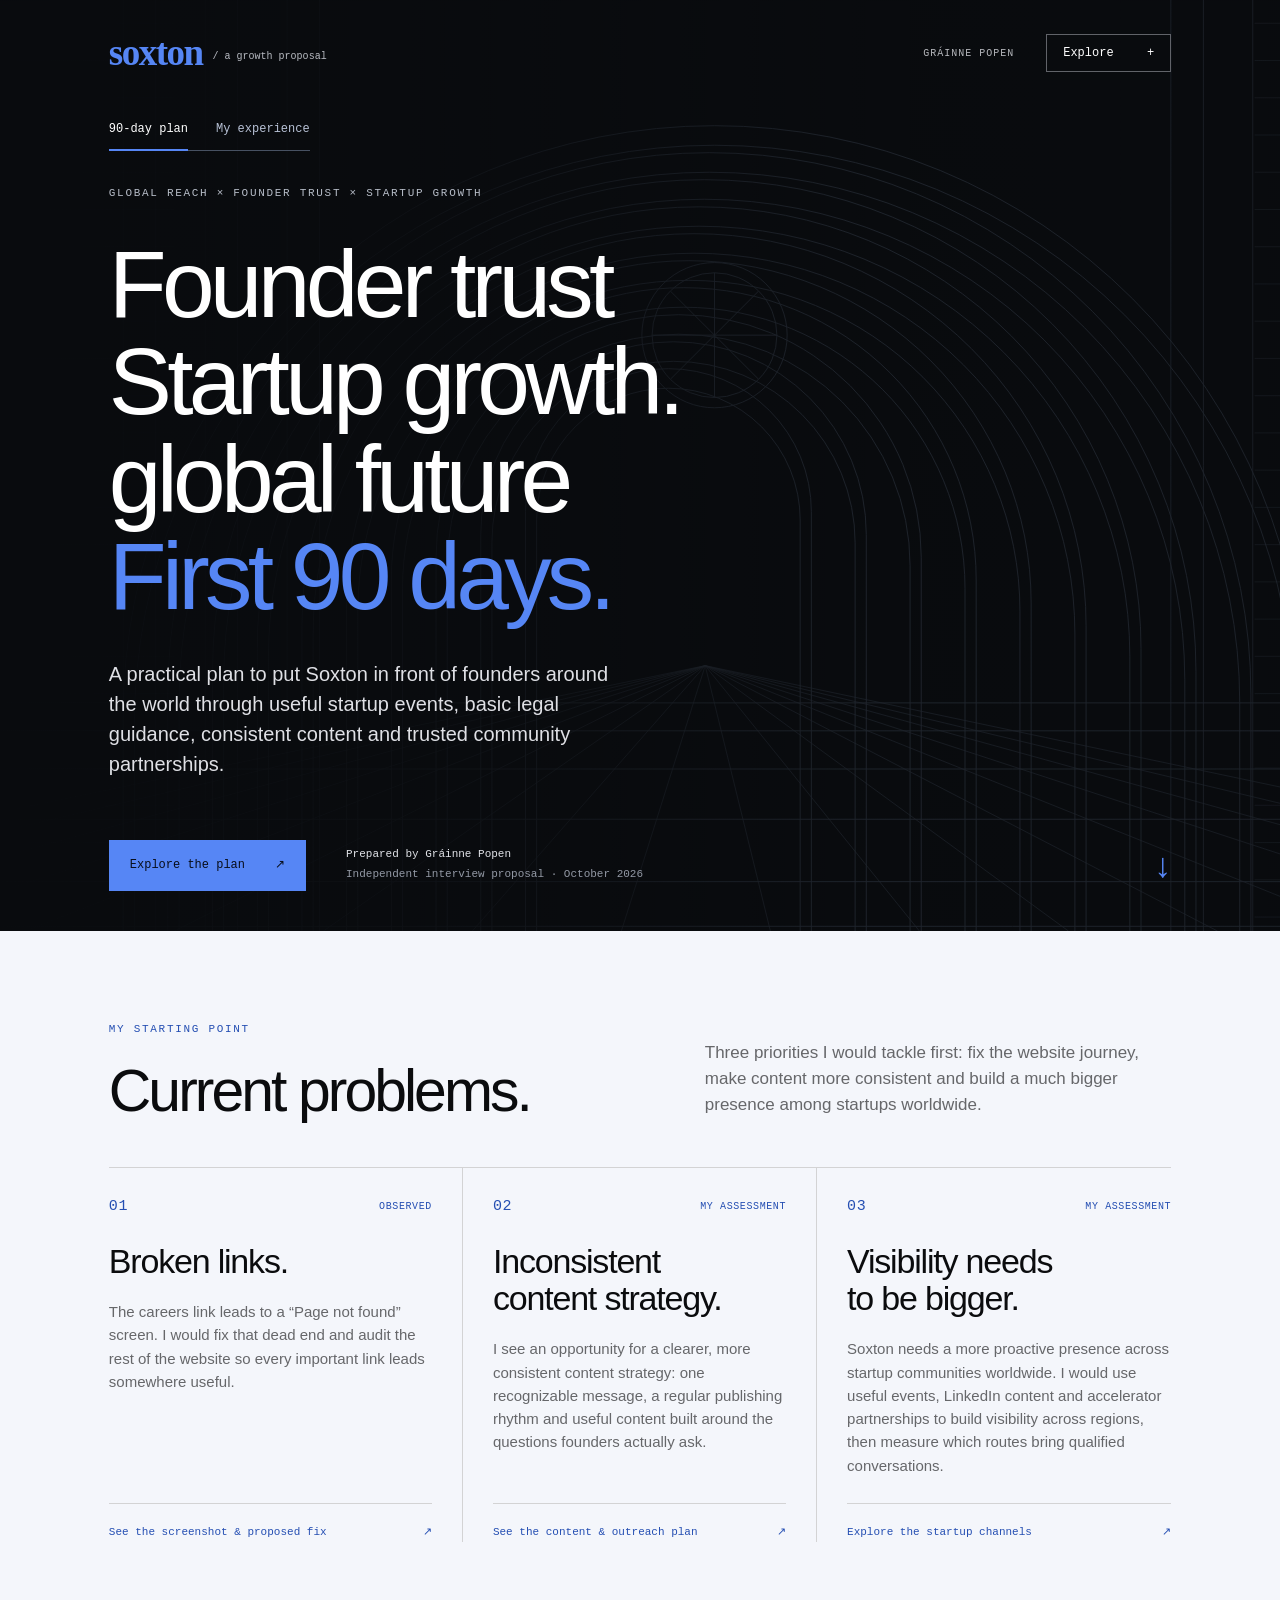
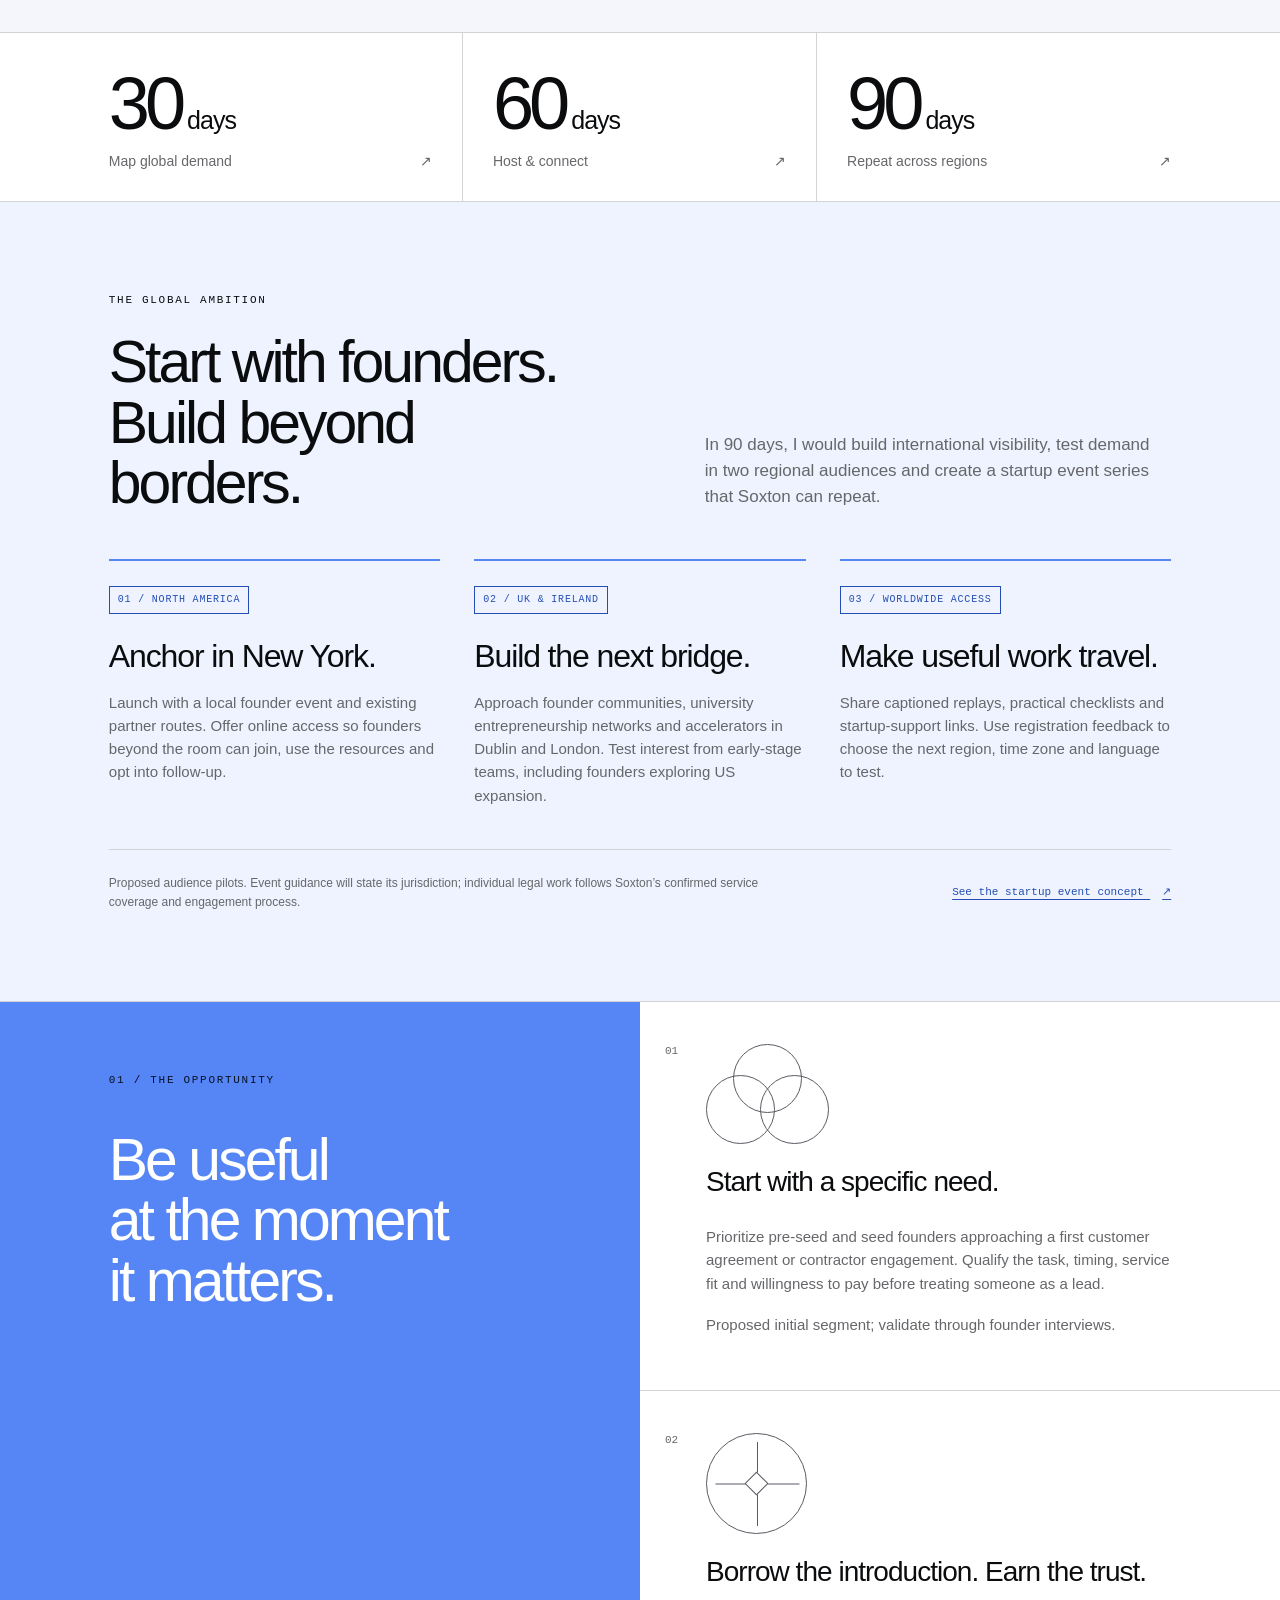
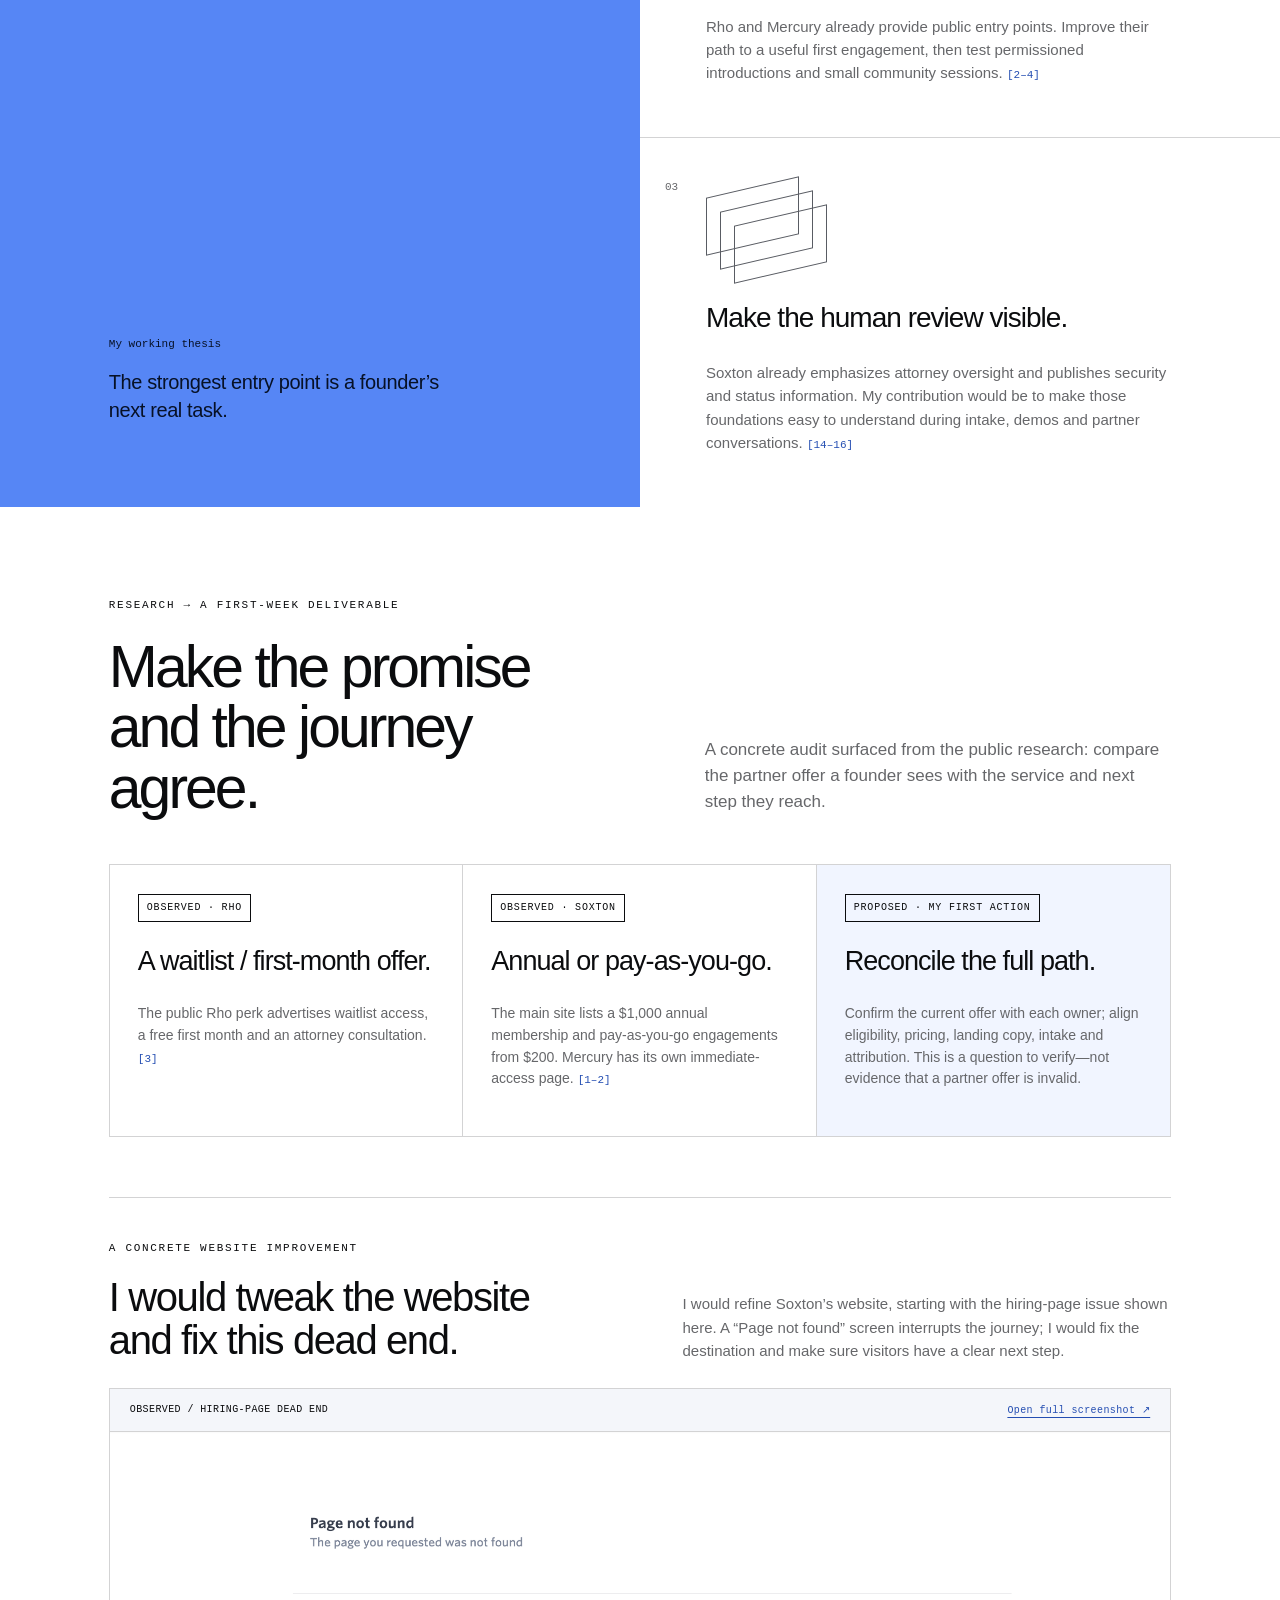
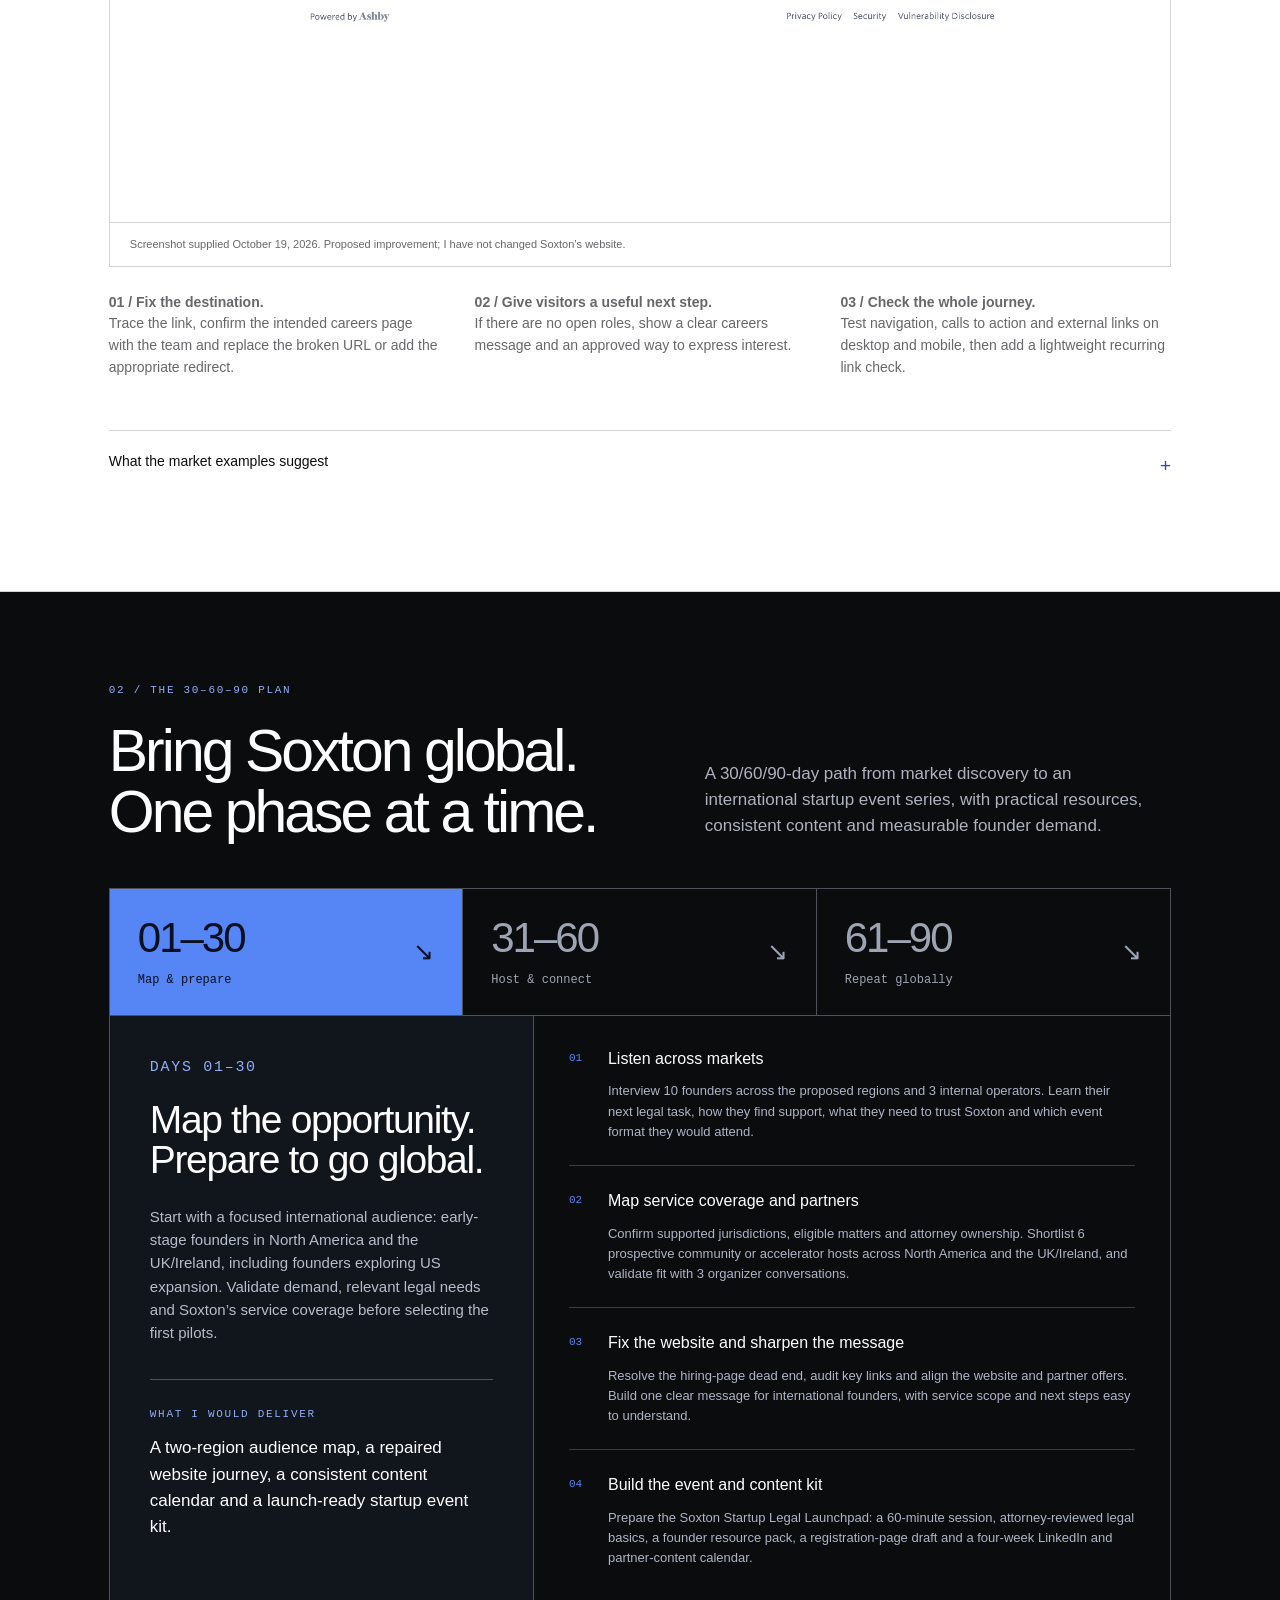
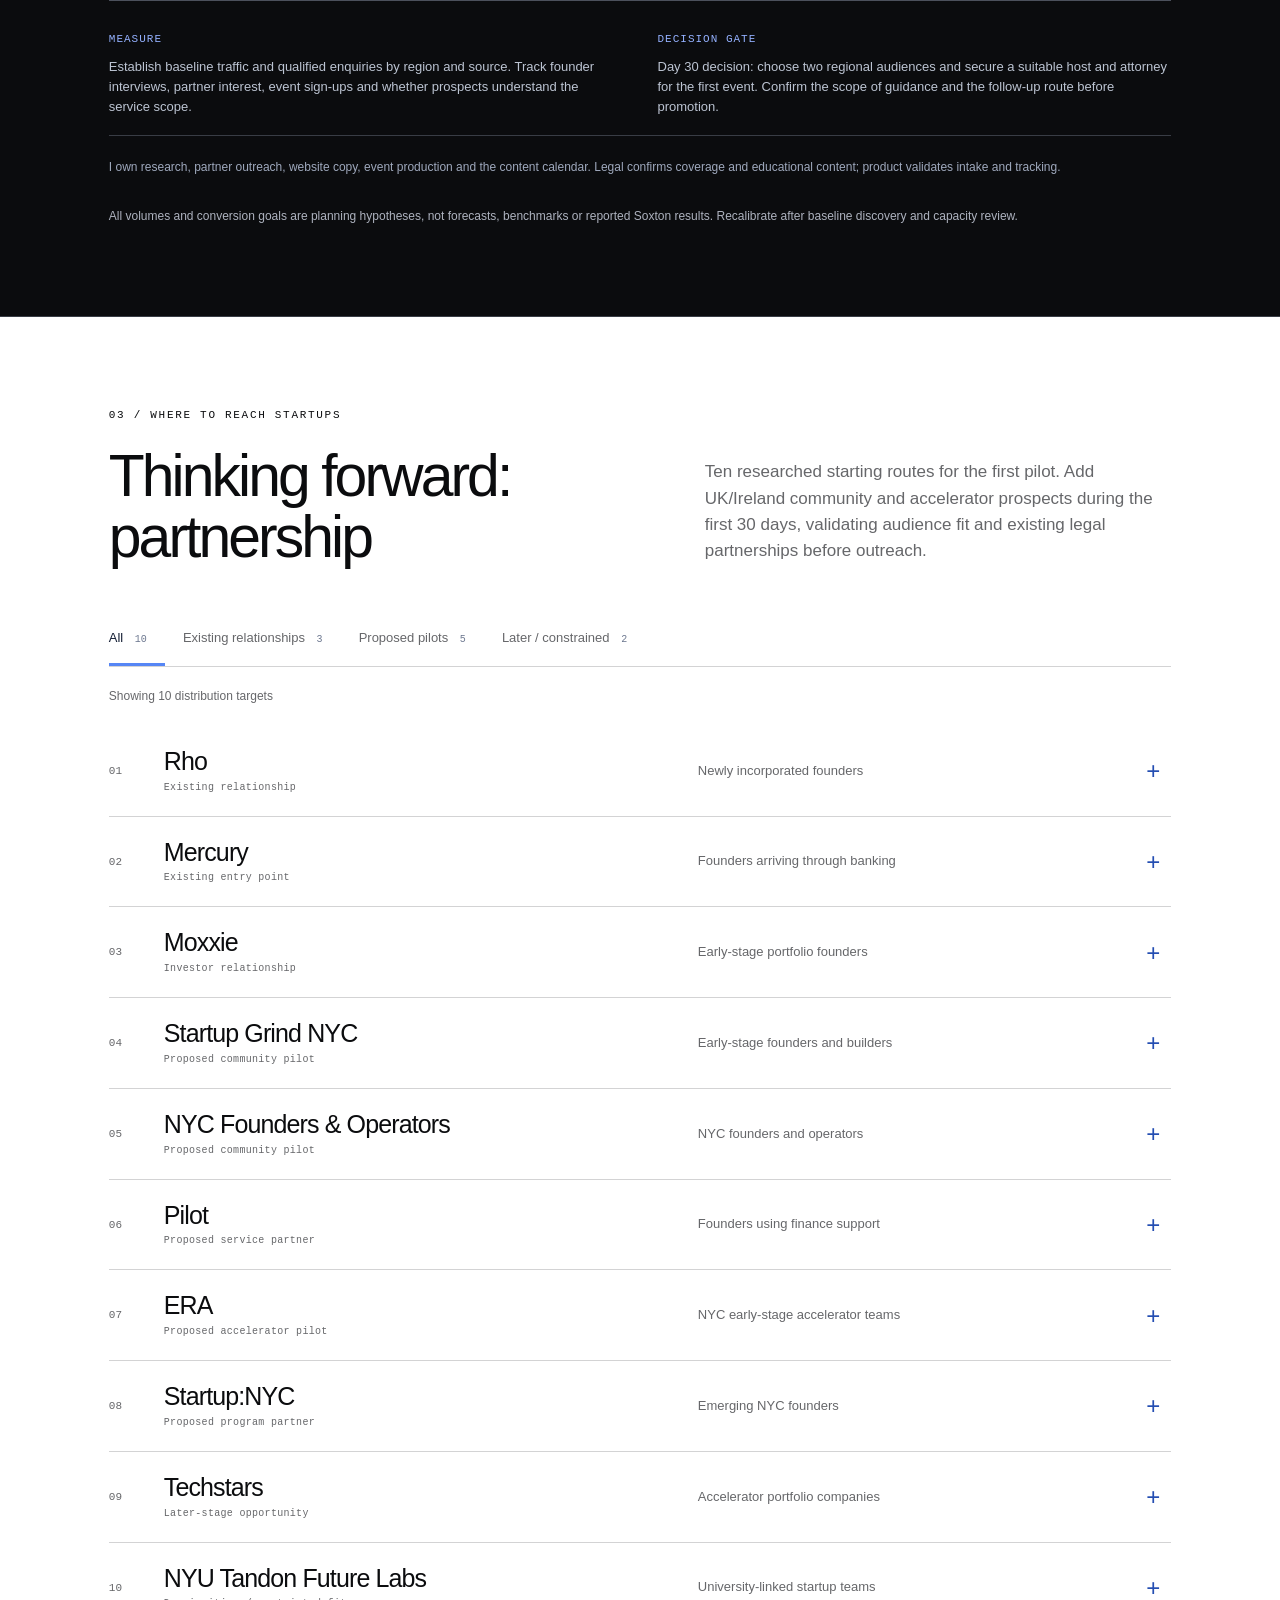
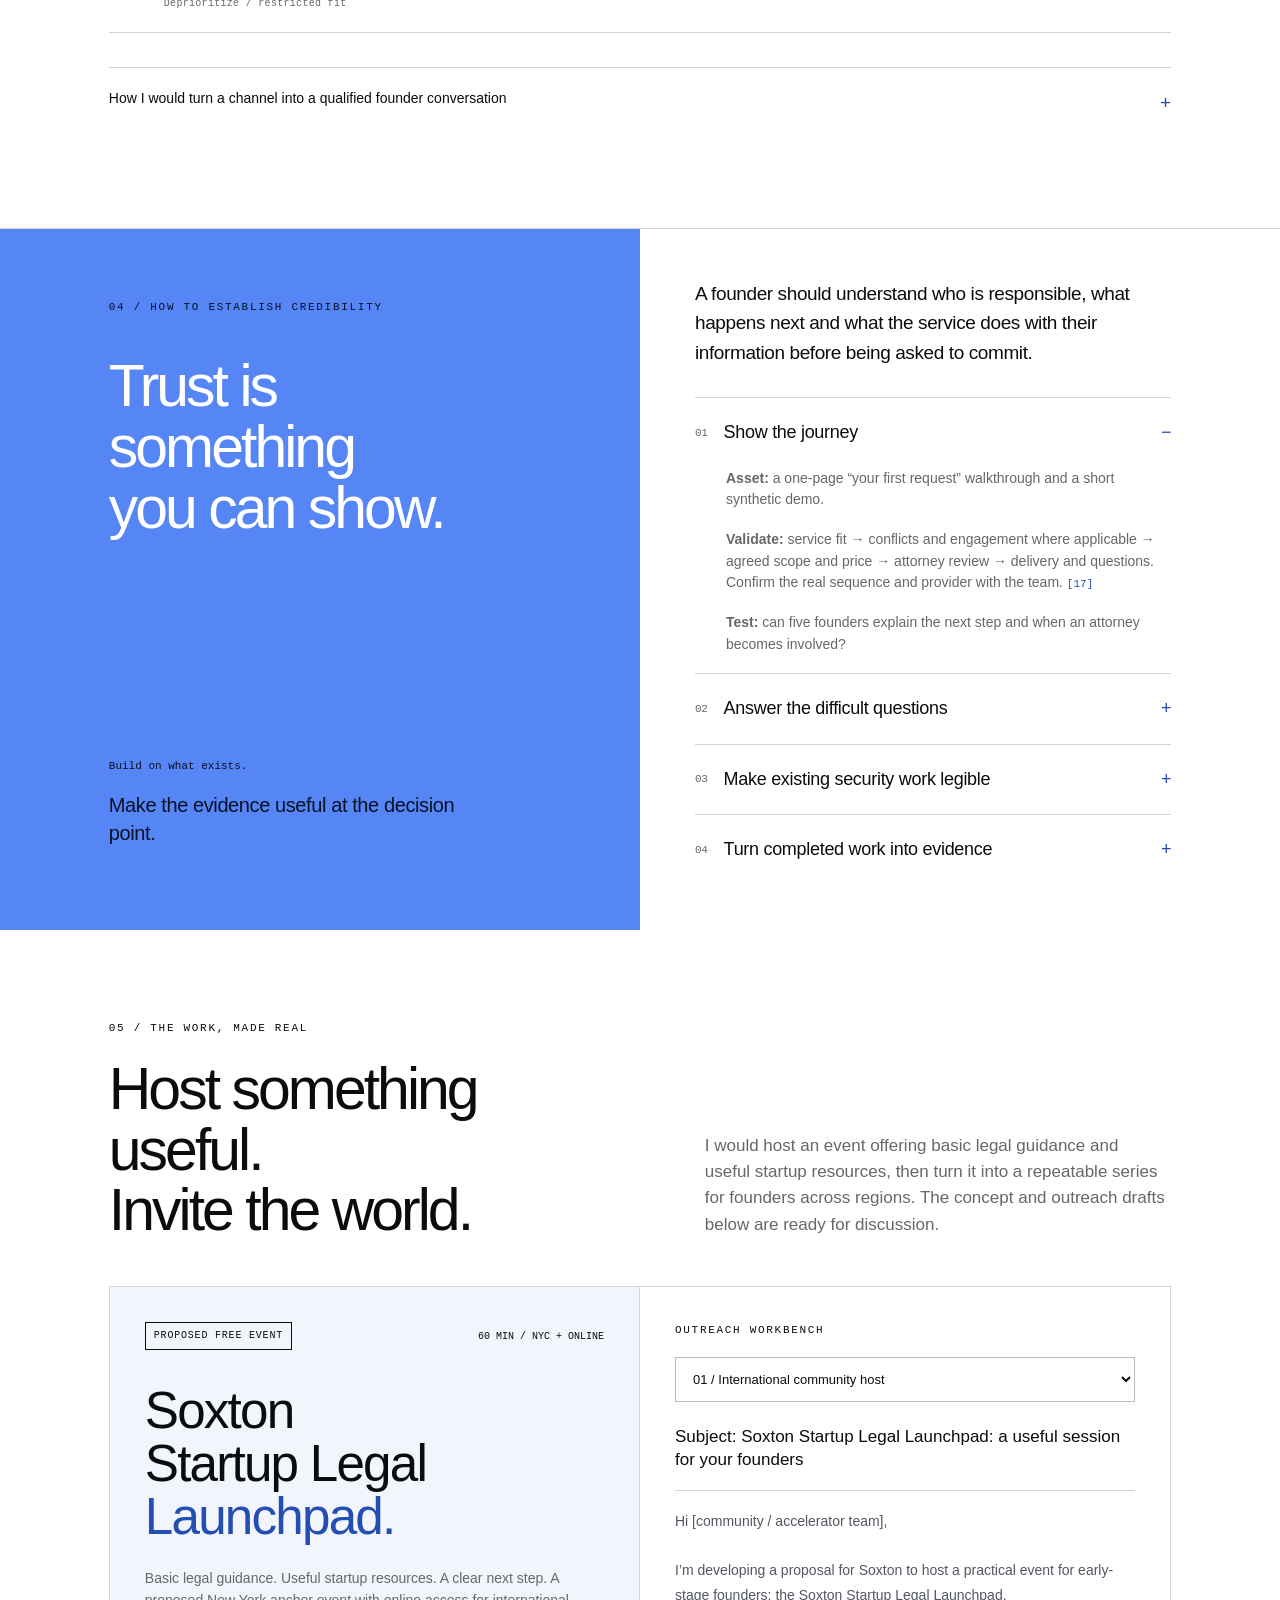
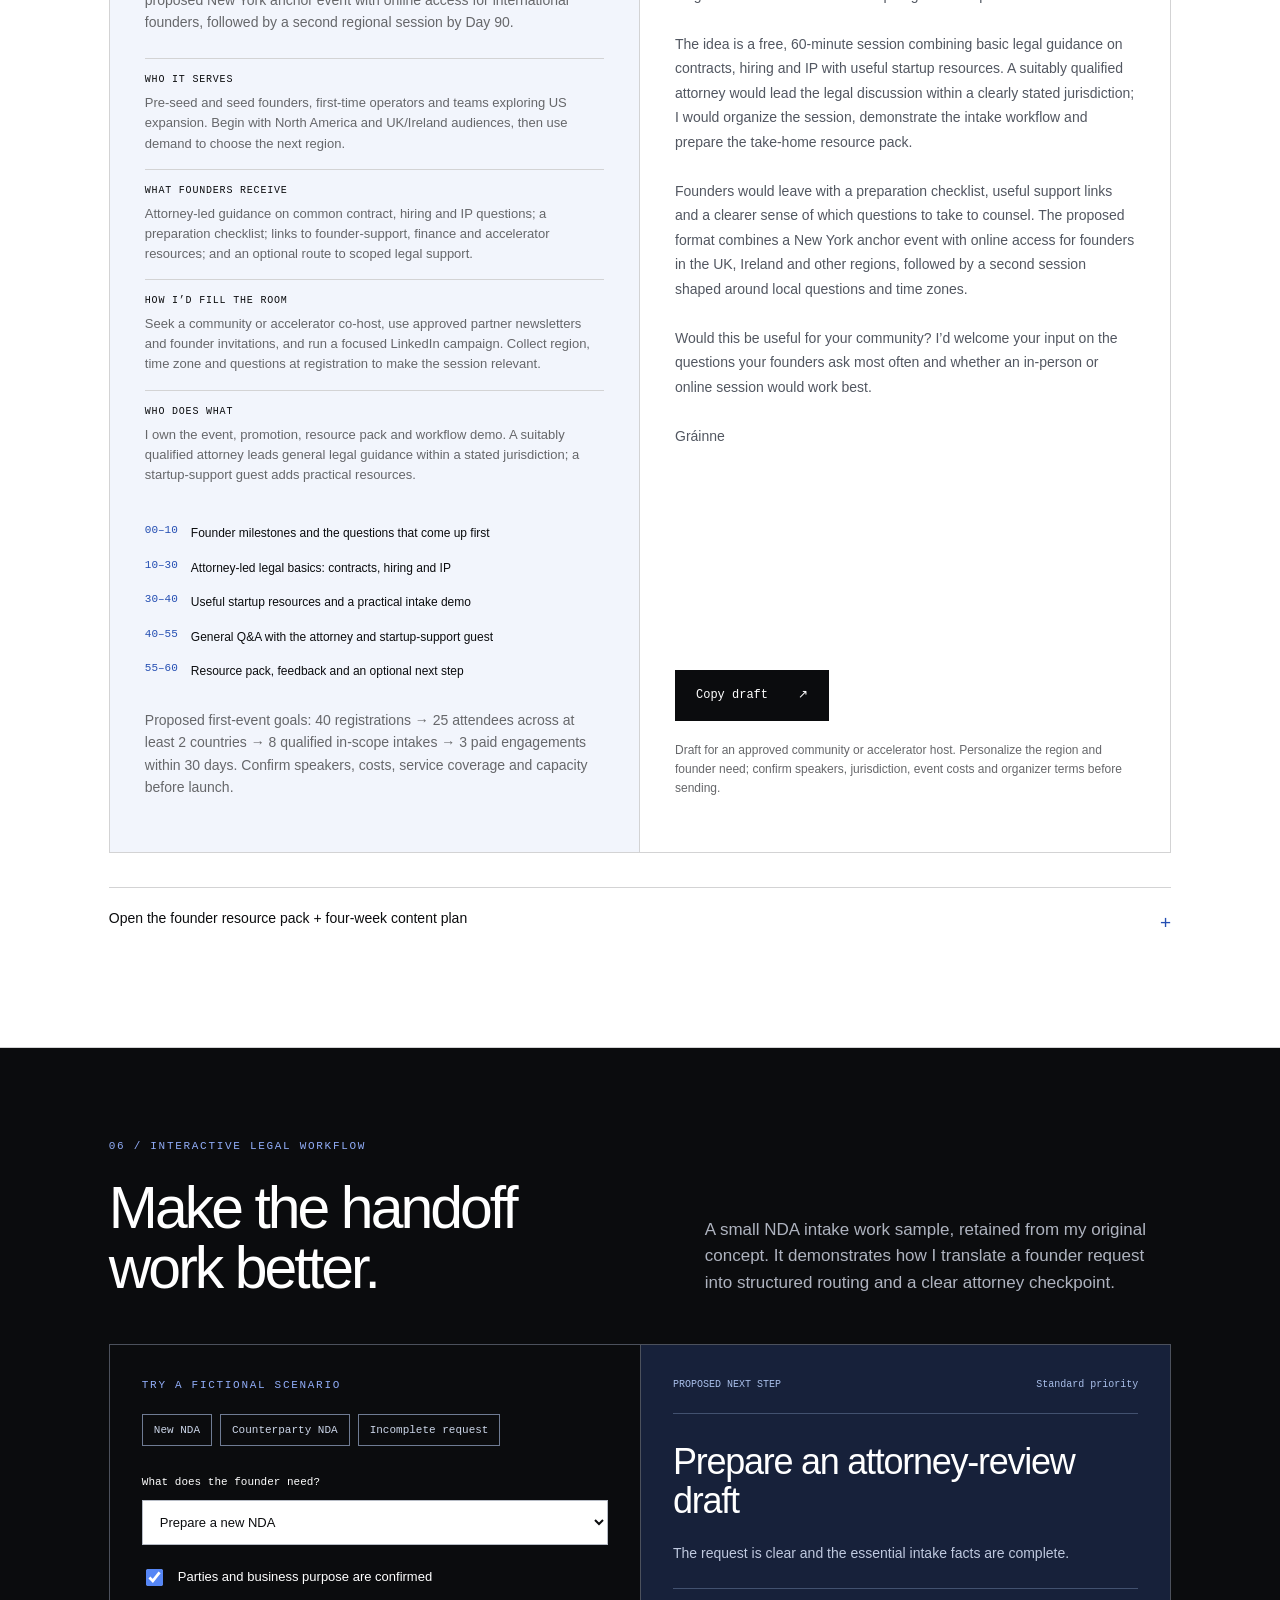
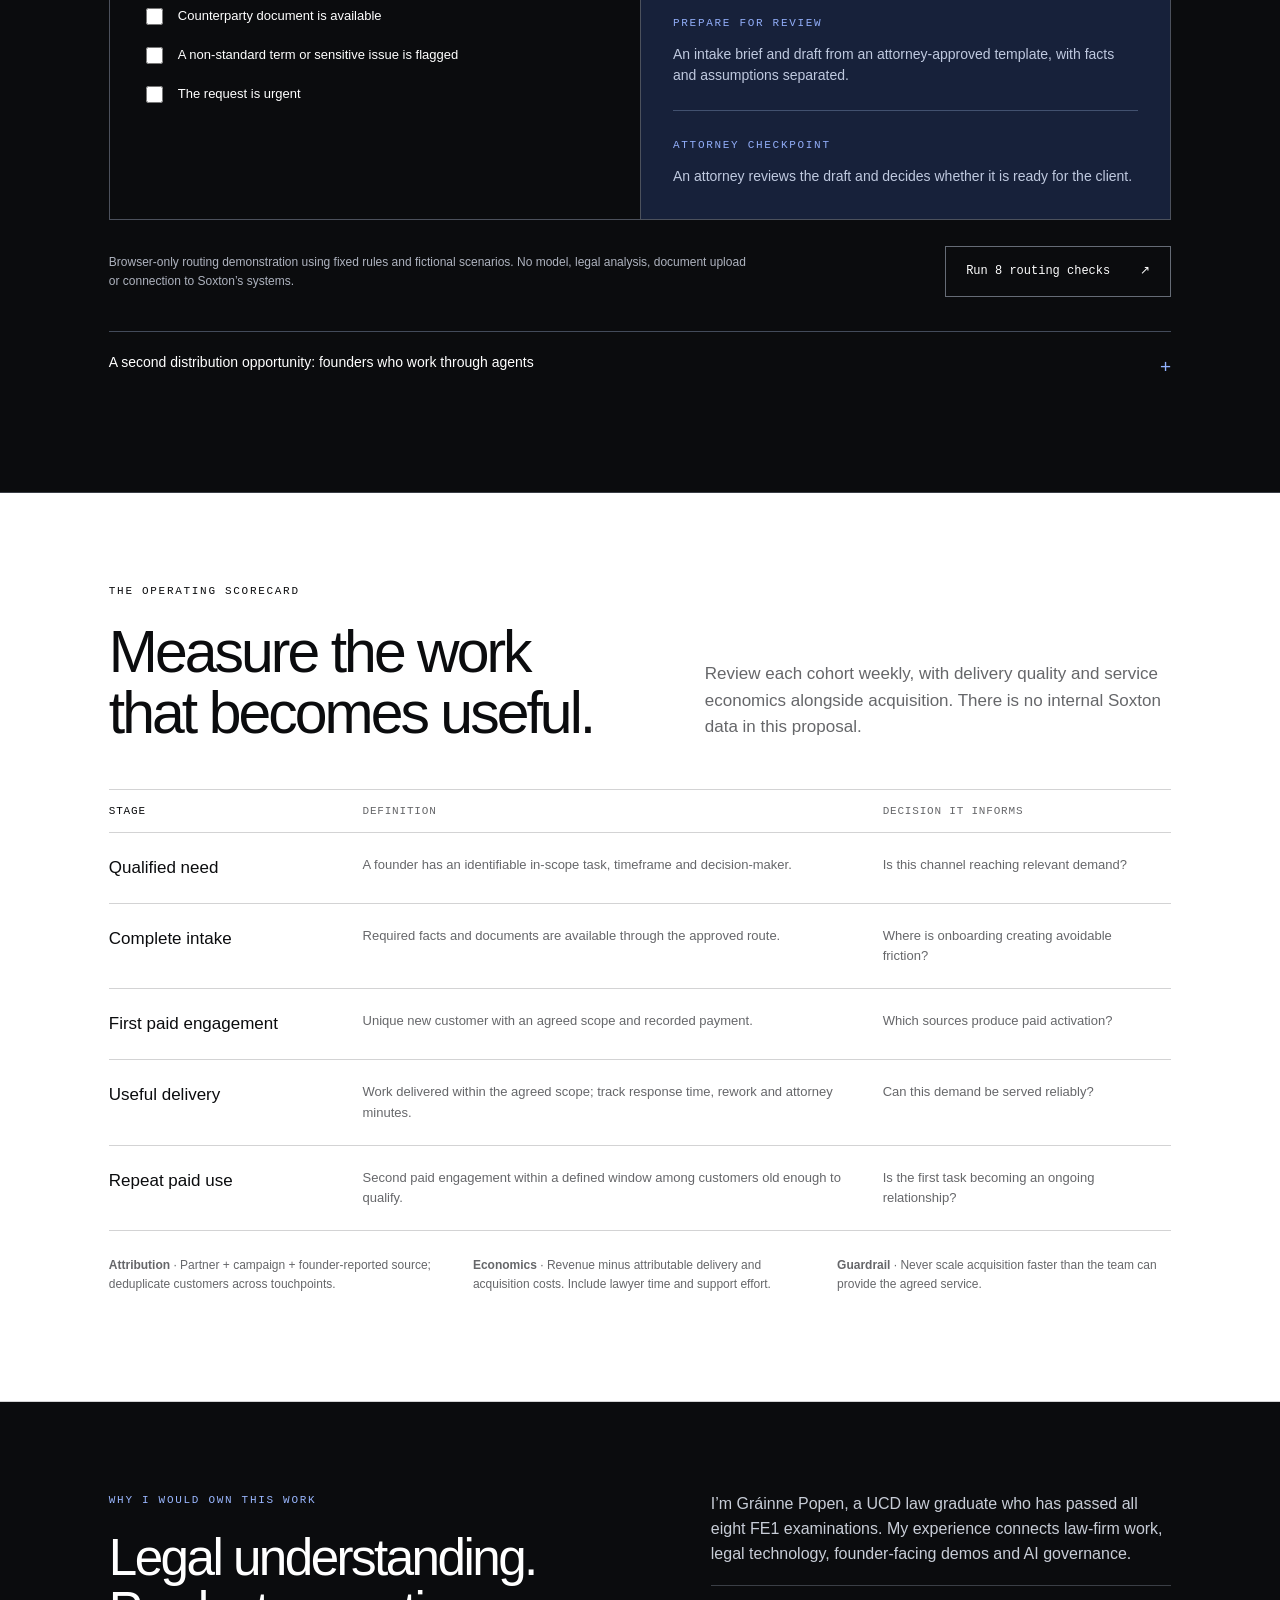
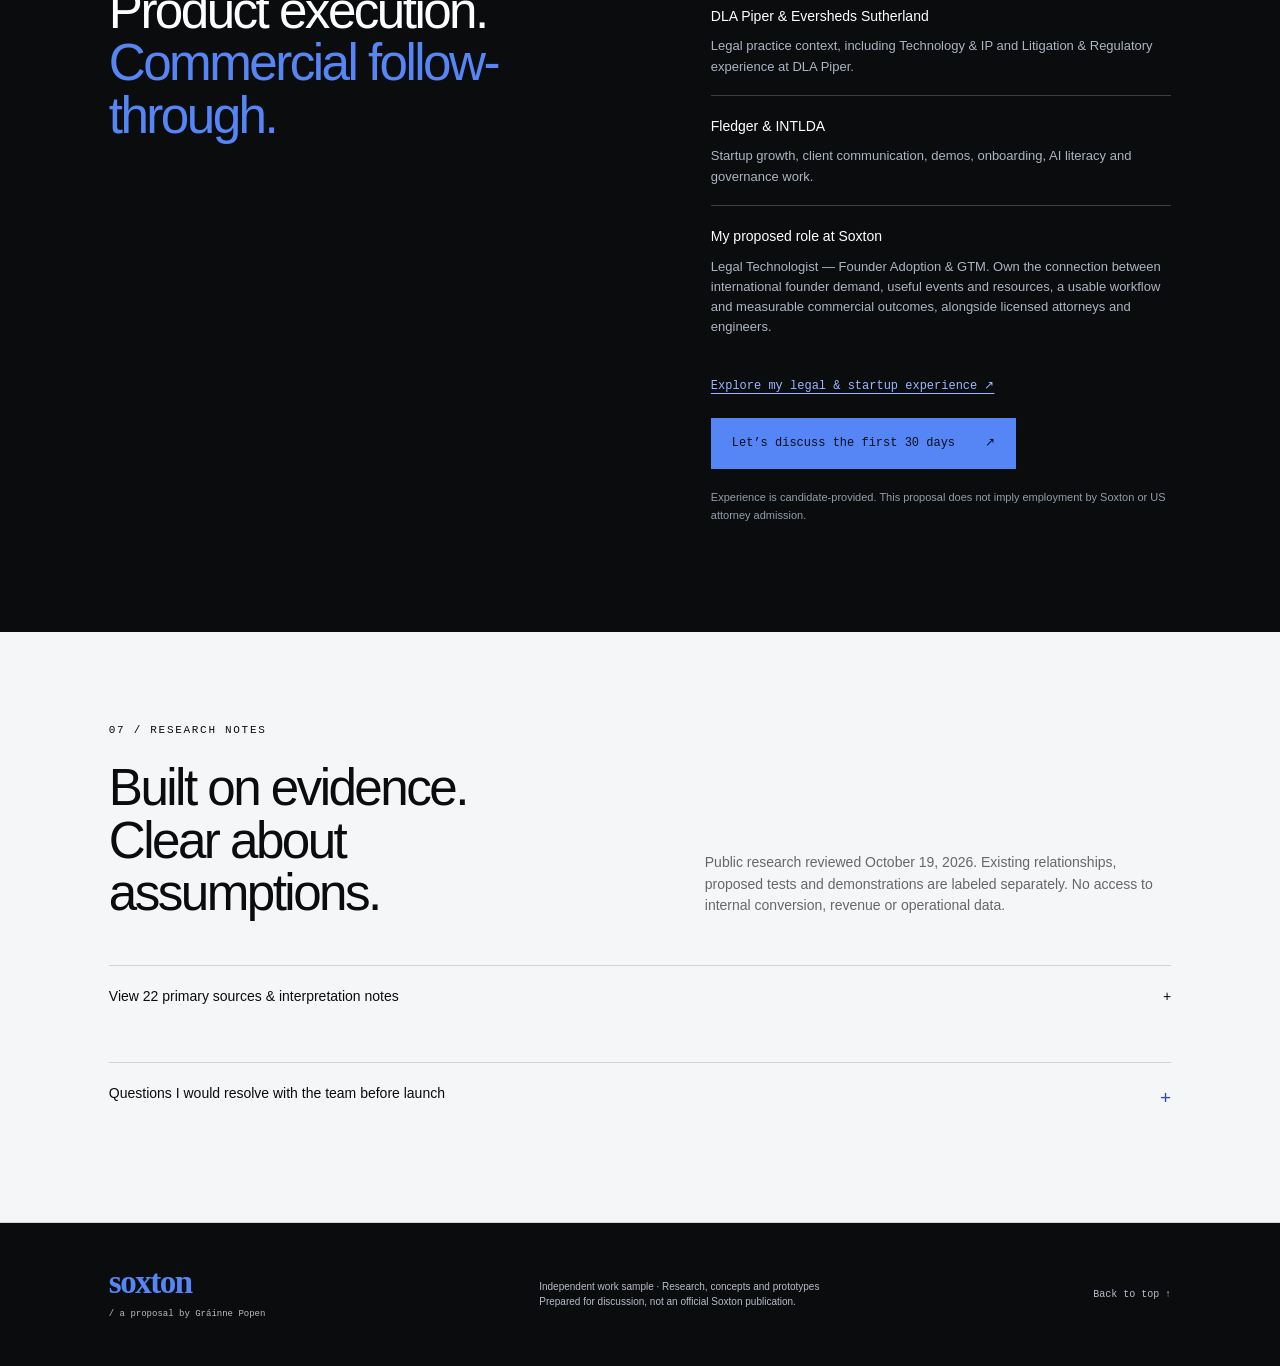
==== commit 5f72ad60: "Rename startup channels heading to Thinking forward: partnership" ====
--- a/index.html
+++ b/index.html
@@ -23,7 +23,7 @@
 <section class="split-section" id="thesis"><div class="blue-panel"><p class="eyebrow">01 / THE OPPORTUNITY</p><h2>Be useful<br>at the moment<br>it matters.</h2><p class="panel-bottom">My working thesis<br><strong>The strongest entry point is a founder’s next real task.</strong></p></div><div class="thesis-rows"><article><span class="row-num">01</span><div class="line-icon circles" aria-hidden="true"><i></i><i></i><i></i></div><h3>Start with a specific need.</h3><p>Prioritize pre-seed and seed founders approaching a first customer agreement or contractor engagement. Qualify the task, timing, service fit and willingness to pay before treating someone as a lead.</p><p class="micro">Proposed initial segment; validate through founder interviews.</p></article><article><span class="row-num">02</span><div class="line-icon compass" aria-hidden="true"><i></i></div><h3>Borrow the introduction. Earn the trust.</h3><p>Rho and Mercury already provide public entry points. Improve their path to a useful first engagement, then test permissioned introductions and small community sessions. <a class="cite" href="#source-2">[2–4]</a></p></article><article><span class="row-num">03</span><div class="line-icon ladder" aria-hidden="true"><i></i><i></i><i></i></div><h3>Make the human review visible.</h3><p>Soxton already emphasizes attorney oversight and publishes security and status information. My contribution would be to make those foundations easy to understand during intake, demos and partner conversations. <a class="cite" href="#source-14">[14–16]</a></p></article></div></section>
 <section class="section white" id="research"><div class="section-heading"><div><p class="eyebrow">RESEARCH → A FIRST-WEEK DELIVERABLE</p><h2>Make the promise<br>and the journey agree.</h2></div><p>A concrete audit surfaced from the public research: compare the partner offer a founder sees with the service and next step they reach.</p></div><div class="audit-grid"><article><span class="tag">OBSERVED · RHO</span><h3>A waitlist / first-month offer.</h3><p>The public Rho perk advertises waitlist access, a free first month and an attorney consultation. <a class="cite" href="#source-3">[3]</a></p></article><article><span class="tag">OBSERVED · SOXTON</span><h3>Annual or pay-as-you-go.</h3><p>The main site lists a $1,000 annual membership and pay-as-you-go engagements from $200. Mercury has its own immediate-access page. <a class="cite" href="#source-1">[1–2]</a></p></article><article class="audit-action"><span class="tag">PROPOSED · MY FIRST ACTION</span><h3>Reconcile the full path.</h3><p>Confirm the current offer with each owner; align eligibility, pricing, landing copy, intake and attribution. This is a question to verify—not evidence that a partner offer is invalid.</p></article></div><article class="website-fix" id="website-fix"><div class="website-fix-heading"><div><p class="eyebrow">A CONCRETE WEBSITE IMPROVEMENT</p><h3>I would tweak the website<br>and fix this dead end.</h3></div><p>I would refine Soxton’s website, starting with the hiring-page issue shown here. A “Page not found” screen interrupts the journey; I would fix the destination and make sure visitors have a clear next step.</p></div><figure class="issue-figure"><div class="issue-toolbar"><span>OBSERVED / HIRING-PAGE DEAD END</span><a href="careers-page-not-found.png" target="_blank" rel="noopener noreferrer">Open full screenshot ↗</a></div><a class="issue-image-link" href="careers-page-not-found.png" target="_blank" rel="noopener noreferrer"><img src="careers-page-not-found.png" width="2048" height="1051" loading="lazy" alt="Screenshot of an Ashby hiring page displaying Page not found and The page you requested was not found."></a><figcaption>Screenshot supplied October 19, 2026. Proposed improvement; I have not changed Soxton’s website.</figcaption></figure><div class="three-columns fix-actions"><p><b>01 / Fix the destination.</b><br>Trace the link, confirm the intended careers page with the team and replace the broken URL or add the appropriate redirect.</p><p><b>02 / Give visitors a useful next step.</b><br>If there are no open roles, show a clear careers message and an approved way to express interest.</p><p><b>03 / Check the whole journey.</b><br>Test navigation, calls to action and external links on desktop and mobile, then add a lightweight recurring link check.</p></div></article><details class="research-note"><summary>What the market examples suggest <span>+</span></summary><div class="three-columns"><p><b>Cooley GO → meet the milestone.</b><br>Its resources follow company stages and jurisdictions. I would organize entry pages around the task a founder recognizes. <a class="cite" href="#source-21">[21]</a></p><p><b>Clerky → show the review process.</b><br>Its legal-quality discussion separates a good experience from reliable legal work. My inference: pair approachable demos with explicit attorney ownership and exceptions. <a class="cite" href="#source-20">[20]</a></p><p><b>Carta → enable the whole cohort.</b><br>Its accelerator model combines education, benefits and relationship support. I would test a repeatable workshop-and-follow-up kit before buying broad exposure. <a class="cite" href="#source-22">[22]</a></p></div></details></section>
 <section class="section ink" id="plan"><div class="section-heading"><div><p class="eyebrow">02 / THE 30–60–90 PLAN</p><h2>Bring Soxton global.<br>One phase at a time.</h2></div><p>A 30/60/90-day path from market discovery to an international startup event series, with practical resources, consistent content and measurable founder demand.</p></div><div class="phase-tabs" role="tablist" aria-label="Plan phases"><button id="phase-0" role="tab" aria-selected="true" aria-controls="phasePanel" data-phase="0"><span>01–30</span><b>Map & prepare</b><i>↘</i></button><button id="phase-1" role="tab" aria-selected="false" aria-controls="phasePanel" data-phase="1" tabindex="-1"><span>31–60</span><b>Host & connect</b><i>↘</i></button><button id="phase-2" role="tab" aria-selected="false" aria-controls="phasePanel" data-phase="2" tabindex="-1"><span>61–90</span><b>Repeat globally</b><i>↘</i></button></div><div id="phasePanel" role="tabpanel" aria-labelledby="phase-0" tabindex="0"></div><p class="fineprint">All volumes and conversion goals are planning hypotheses, not forecasts, benchmarks or reported Soxton results. Recalibrate after baseline discovery and capacity review.</p></section>
-<section class="section white" id="channels"><div class="section-heading"><div><p class="eyebrow">03 / WHERE TO REACH STARTUPS</p><h2>Ten routes.<br>A deliberate order.</h2></div><p>Ten researched starting routes for the first pilot. Add UK/Ireland community and accelerator prospects during the first 30 days, validating audience fit and existing legal partnerships before outreach.</p></div><div class="filters" role="group" aria-label="Filter distribution targets"><button data-filter="all" aria-pressed="true">All <span>10</span></button><button data-filter="existing" aria-pressed="false">Existing relationships <span>3</span></button><button data-filter="pilot" aria-pressed="false">Proposed pilots <span>5</span></button><button data-filter="later" aria-pressed="false">Later / constrained <span>2</span></button></div><p id="channelCount" class="micro" aria-live="polite">Showing 10 distribution targets</p><div id="channelList" class="channel-list"></div><details class="research-note"><summary>How I would turn a channel into a qualified founder conversation <span>+</span></summary><div class="qualify-grid"><p><b>Look for a real trigger.</b> A new customer, first hire, formation milestone or upcoming financing—not merely “is a startup.”</p><p><b>Confirm service fit.</b> Stage, jurisdiction, matter type, decision-maker, timeframe, current counsel and scope.</p><p><b>Earn a permissioned next step.</b> Partner-led invitation or consented introduction. No harvested community lists or assumed portfolio access.</p><p><b>Record the outcome.</b> Source, stated task, intake status, agreed scope, paid engagement and reasons for a no. Respect partner and service boundaries.</p></div></details></section>
+<section class="section white" id="channels"><div class="section-heading"><div><p class="eyebrow">03 / WHERE TO REACH STARTUPS</p><h2>Thinking forward:<br>partnership</h2></div><p>Ten researched starting routes for the first pilot. Add UK/Ireland community and accelerator prospects during the first 30 days, validating audience fit and existing legal partnerships before outreach.</p></div><div class="filters" role="group" aria-label="Filter distribution targets"><button data-filter="all" aria-pressed="true">All <span>10</span></button><button data-filter="existing" aria-pressed="false">Existing relationships <span>3</span></button><button data-filter="pilot" aria-pressed="false">Proposed pilots <span>5</span></button><button data-filter="later" aria-pressed="false">Later / constrained <span>2</span></button></div><p id="channelCount" class="micro" aria-live="polite">Showing 10 distribution targets</p><div id="channelList" class="channel-list"></div><details class="research-note"><summary>How I would turn a channel into a qualified founder conversation <span>+</span></summary><div class="qualify-grid"><p><b>Look for a real trigger.</b> A new customer, first hire, formation milestone or upcoming financing—not merely “is a startup.”</p><p><b>Confirm service fit.</b> Stage, jurisdiction, matter type, decision-maker, timeframe, current counsel and scope.</p><p><b>Earn a permissioned next step.</b> Partner-led invitation or consented introduction. No harvested community lists or assumed portfolio access.</p><p><b>Record the outcome.</b> Source, stated task, intake status, agreed scope, paid engagement and reasons for a no. Respect partner and service boundaries.</p></div></details></section>
 <section class="split-section trust-section" id="trust"><div class="blue-panel"><p class="eyebrow">04 / HOW TO ESTABLISH CREDIBILITY</p><h2>Trust is<br>something<br>you can show.</h2><p class="panel-bottom">Build on what exists.<br><strong>Make the evidence useful at the decision point.</strong></p></div><div class="trust-content"><p class="intro-copy">A founder should understand who is responsible, what happens next and what the service does with their information before being asked to commit.</p><details open><summary><span>01</span> Show the journey <i>−</i></summary><div><p><b>Asset:</b> a one-page “your first request” walkthrough and a short synthetic demo.</p><p><b>Validate:</b> service fit → conflicts and engagement where applicable → agreed scope and price → attorney review → delivery and questions. Confirm the real sequence and provider with the team. <a class="cite" href="#source-17">[17]</a></p><p><b>Test:</b> can five founders explain the next step and when an attorney becomes involved?</p></div></details><details><summary><span>02</span> Answer the difficult questions <i>+</i></summary><div><p><b>Asset:</b> an approved FAQ: who handles my request, how is AI used, when do I become a client, where do documents go, and what happens if the task is complex?</p><p><b>Validate:</b> actual provider, jurisdictions, retention, model-provider access and deletion practices. Public privacy and terms pages are a starting point, not a substitute for product-specific answers. <a class="cite" href="#source-17">[17–18]</a></p><p><b>Test:</b> log unresolved objections and whether the answer helps someone complete appropriate intake.</p></div></details><details><summary><span>03</span> Make existing security work legible <i>+</i></summary><div><p><b>Asset:</b> a founder-readable trust brief linking security reporting, status information and approved operational answers.</p><p><b>Observed:</b> Soxton’s April 2026 update describes a Vanta-supported SOC 2 process. Confirm the current audit status; do not turn that statement into a certification claim. <a class="cite" href="#source-14">[14–16]</a></p><p><b>Test:</b> whether the brief resolves specific objections—not merely whether people open it.</p></div></details><details><summary><span>04</span> Turn completed work into evidence <i>+</i></summary><div><p><b>Asset:</b> one permissioned case study with the founder’s task, scope, actual timestamps, human-review role and practical outcome.</p><p><b>Validate:</b> customer consent, metric definitions and any quotation. Define the clock and eligible work before repeating turnaround or savings claims.</p><p><b>Test:</b> whether relevant prospects understand the use case and take a qualified next step. Never invent a customer, endorsement or result.</p></div></details></div></section>
 <section class="section white" id="workbench"><div class="section-heading"><div><p class="eyebrow">05 / THE WORK, MADE REAL</p><h2>Host something useful.<br>Invite the world.</h2></div><p>I would host an event offering basic legal guidance and useful startup resources, then turn it into a repeatable series for founders across regions. The concept and outreach drafts below are ready for discussion.</p></div><div class="workbench-grid"><article class="event-sheet" id="startup-event"><div class="sheet-top"><span class="tag">PROPOSED FREE EVENT</span><span>60 MIN / NYC + ONLINE</span></div><h3>Soxton<br>Startup Legal<br><span>Launchpad.</span></h3><p>Basic legal guidance. Useful startup resources. A clear next step. A proposed New York anchor event with online access for international founders, followed by a second regional session by Day 90.</p><dl><div><dt>Who it serves</dt><dd>Pre-seed and seed founders, first-time operators and teams exploring US expansion. Begin with North America and UK/Ireland audiences, then use demand to choose the next region.</dd></div><div><dt>What founders receive</dt><dd>Attorney-led guidance on common contract, hiring and IP questions; a preparation checklist; links to founder-support, finance and accelerator resources; and an optional route to scoped legal support.</dd></div><div><dt>How I’d fill the room</dt><dd>Seek a community or accelerator co-host, use approved partner newsletters and founder invitations, and run a focused LinkedIn campaign. Collect region, time zone and questions at registration to make the session relevant.</dd></div><div><dt>Who does what</dt><dd>I own the event, promotion, resource pack and workflow demo. A suitably qualified attorney leads general legal guidance within a stated jurisdiction; a startup-support guest adds practical resources.</dd></div></dl><ol class="agenda"><li><span>00–10</span> Founder milestones and the questions that come up first</li><li><span>10–30</span> Attorney-led legal basics: contracts, hiring and IP</li><li><span>30–40</span> Useful startup resources and a practical intake demo</li><li><span>40–55</span> General Q&amp;A with the attorney and startup-support guest</li><li><span>55–60</span> Resource pack, feedback and an optional next step</li></ol><p class="micro">Proposed first-event goals: 40 registrations → 25 attendees across at least 2 countries → 8 qualified in-scope intakes → 3 paid engagements within 30 days. Confirm speakers, costs, service coverage and capacity before launch.</p></article><div class="draft-workspace"><label class="eyebrow" for="draftSelect">OUTREACH WORKBENCH</label><select id="draftSelect"><option value="organizer">01 / International community host</option><option value="partner">02 / Existing partner</option><option value="founder">03 / Founder follow-up</option></select><p id="draftSubject" class="draft-subject"></p><div id="draftText" class="draft-text"></div><div class="draft-actions"><button class="button dark" id="copyDraft">Copy draft <span>↗</span></button><span id="copyStatus" role="status"></span></div><p class="micro" id="draftNote"></p></div></div>
 <details class="research-note content-sample"><summary>Open the founder resource pack + four-week content plan <span>+</span></summary><div class="two-columns"><article><p class="eyebrow">EVENT TAKEAWAY / FOUNDER RESOURCE PACK</p><h3>A customer said yes.<br>What should I gather?</h3><p>Before your first conversation with counsel, put the business facts in one place:</p><ul><li>Who the parties are and what each is agreeing to do.</li><li>The current document, its version and who supplied it.</li><li>The commercial points already agreed: scope, fees and timing.</li><li>The deadline, business priority and any unresolved questions.</li><li>The data, IP or delivery obligations you want counsel to examine.</li><li>The person who can confirm facts and make commercial decisions.</li></ul><p>The event pack would also include a region-labeled directory of startup communities, accelerators, funding information, finance support and approved legal resources. I would verify each link and eligibility requirement before sharing it.</p><p class="micro">Draft educational content for attorney review. A preparation aid, not a legal analysis or Soxton-approved publication.</p></article><article><p class="eyebrow">FOUR-WEEK GLOBAL CONTENT PLAN</p><div class="content-row"><b>Week 1 / Invite and listen</b><p>Publish the event invitation and a founder-question prompt. Share with approved US and UK/Ireland community hosts; ask which questions and time zones work best.</p></div><div class="content-row"><b>Week 2 / Give value before the event</b><p>Share the preparation checklist and an attorney-reviewed explainer. Publish one practical guide and two short LinkedIn posts, each with a clear event invitation.</p></div><div class="content-row"><b>Week 3 / Host and distribute</b><p>Run the Launchpad, send the resource pack to opted-in attendees and publish an approved recap. Offer a captioned replay where recording permissions allow.</p></div><div class="content-row"><b>Week 4 / Adapt for the next region</b><p>Turn recurring questions into an FAQ, share approved clips and invite input on a second regional session. Use audience demand to set its topic and time.</p></div><p class="micro">Measure attendance, countries reached, resource use, qualified follow-up and completed engagements by source. Treat the schedule as a proposed operating rhythm.</p></article></div></details></section>
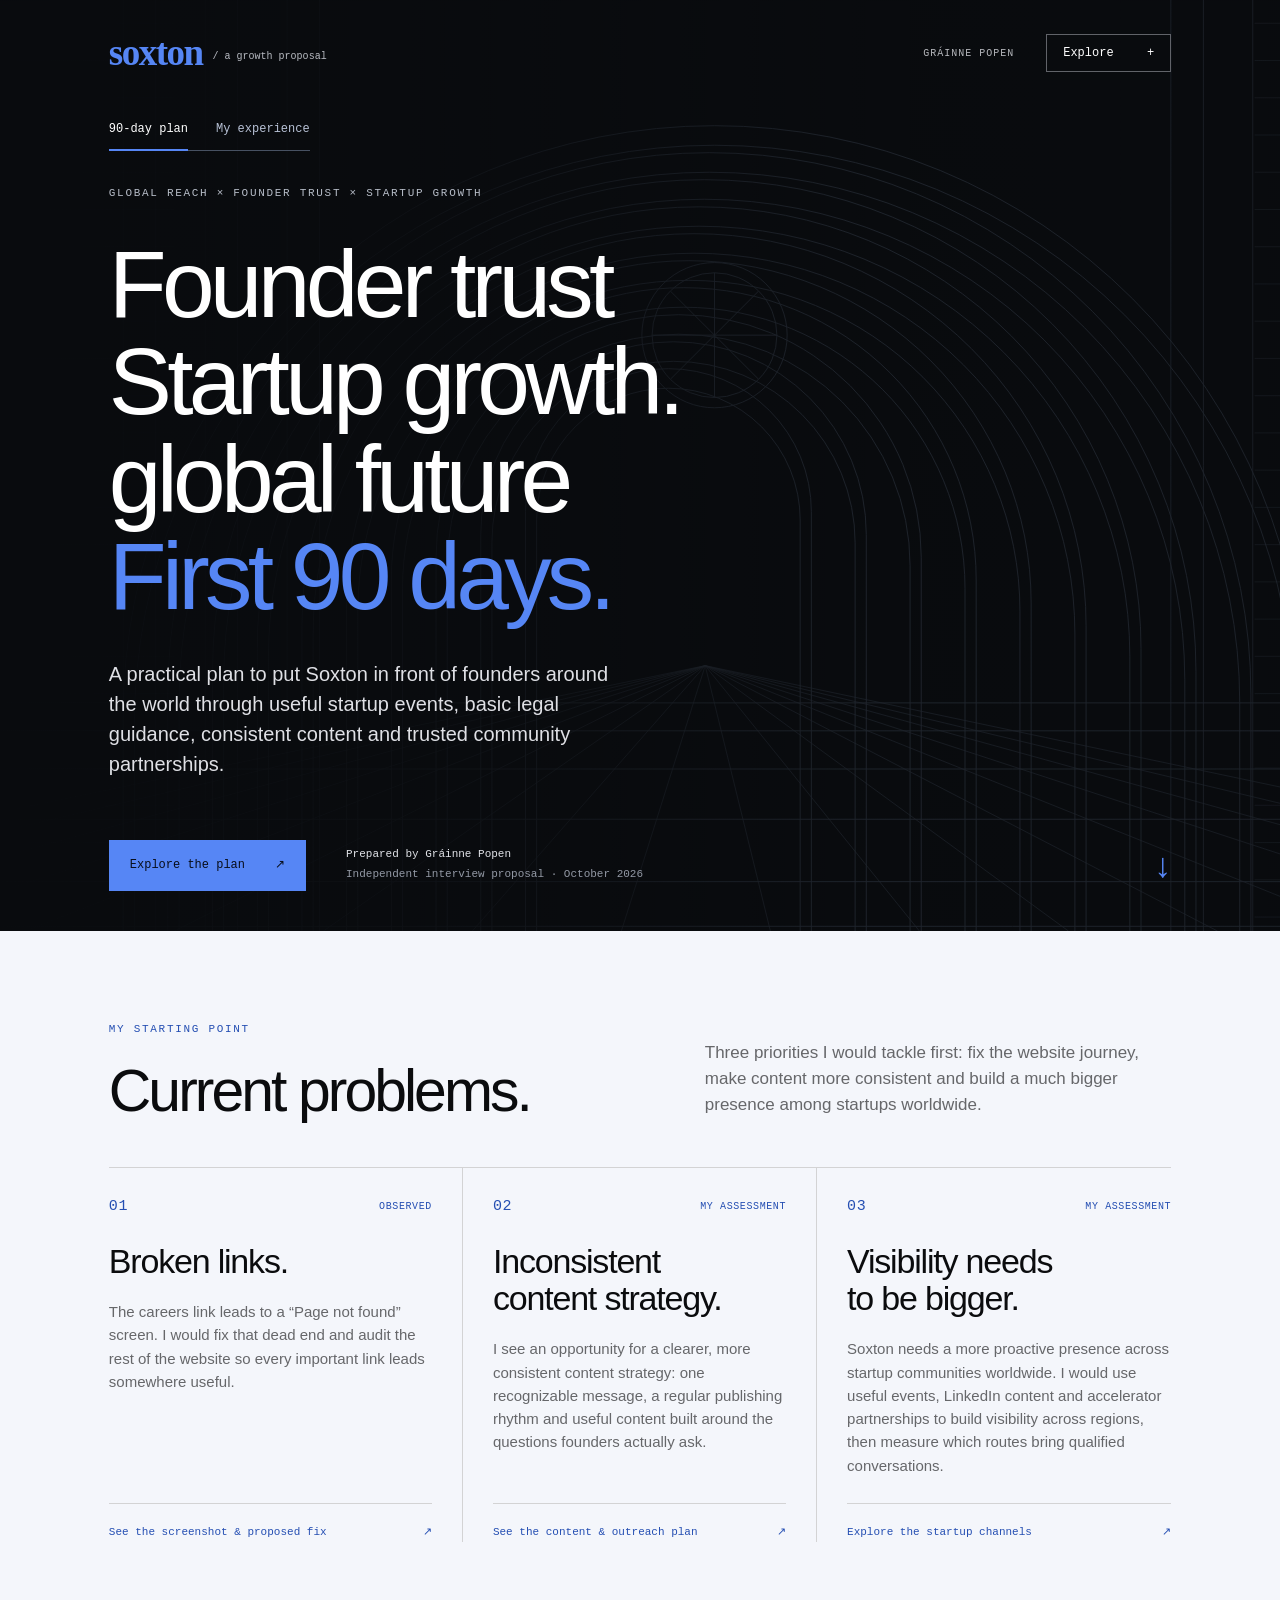
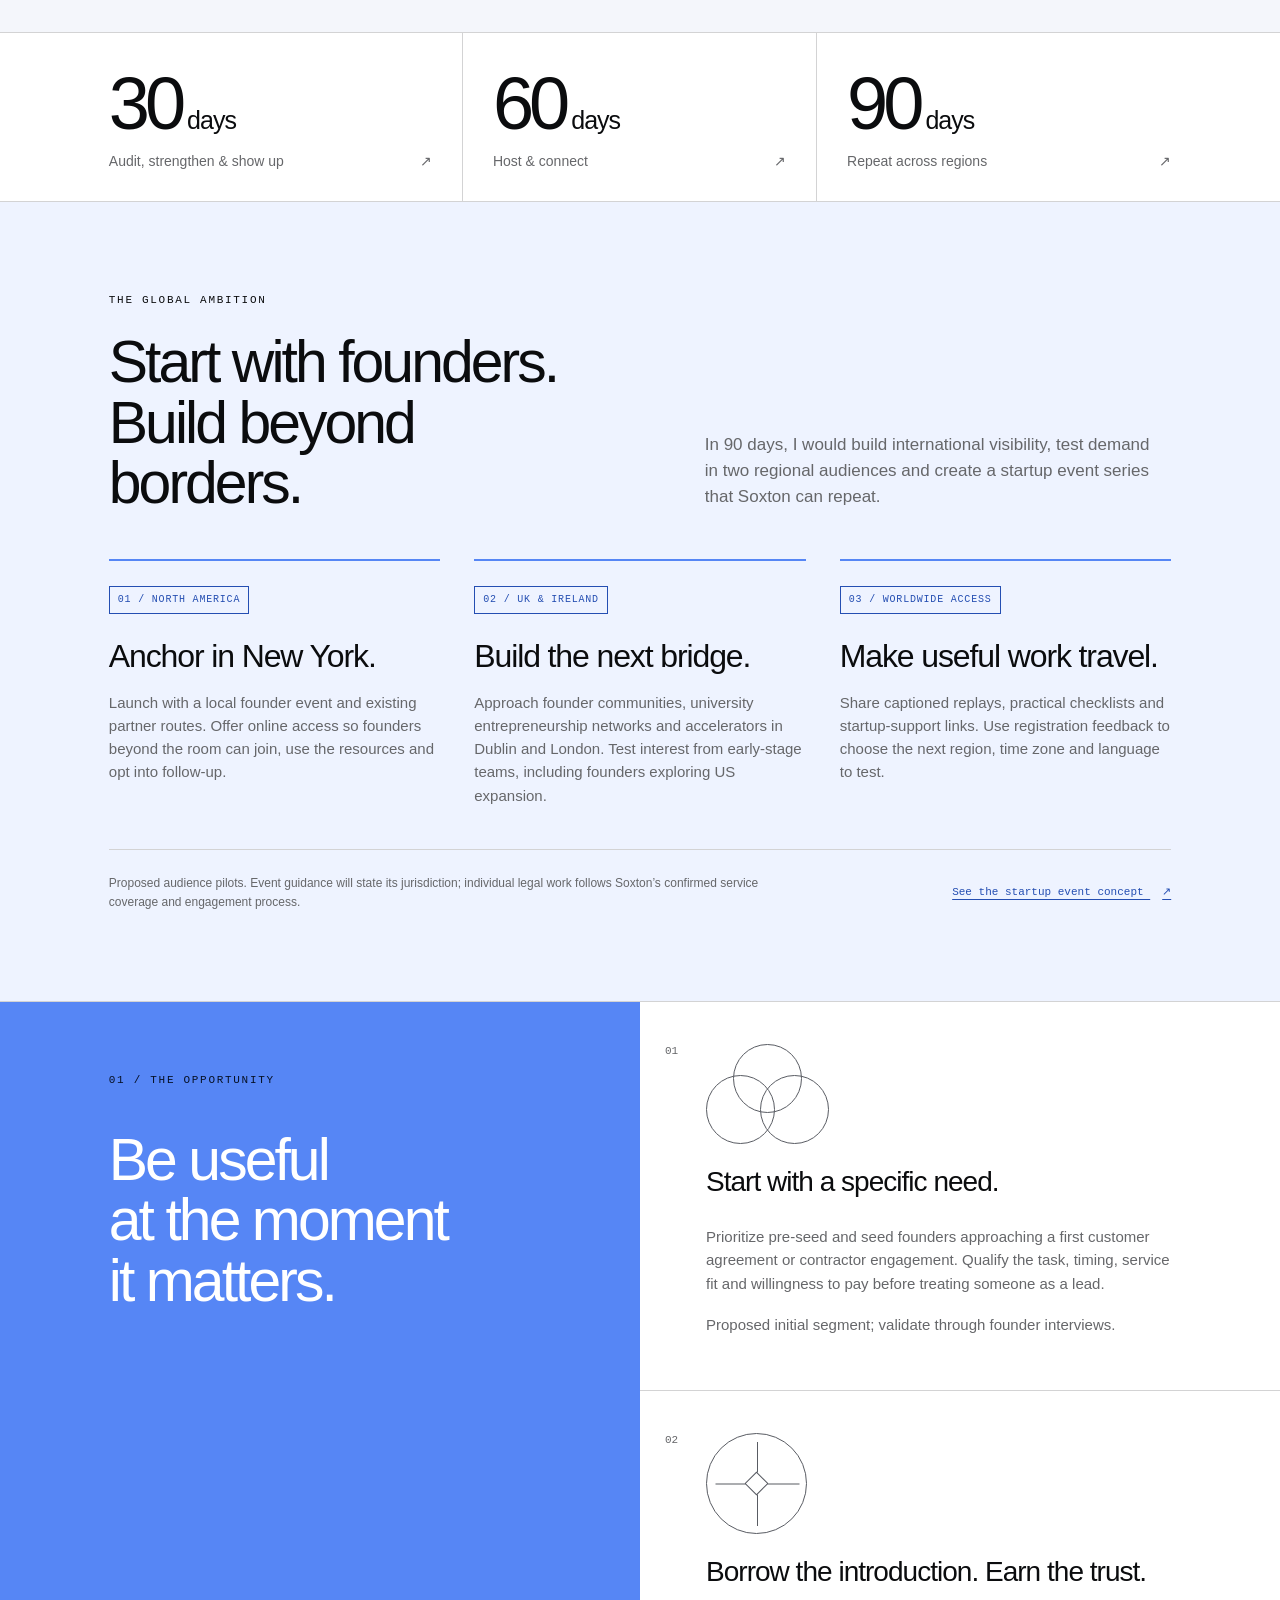
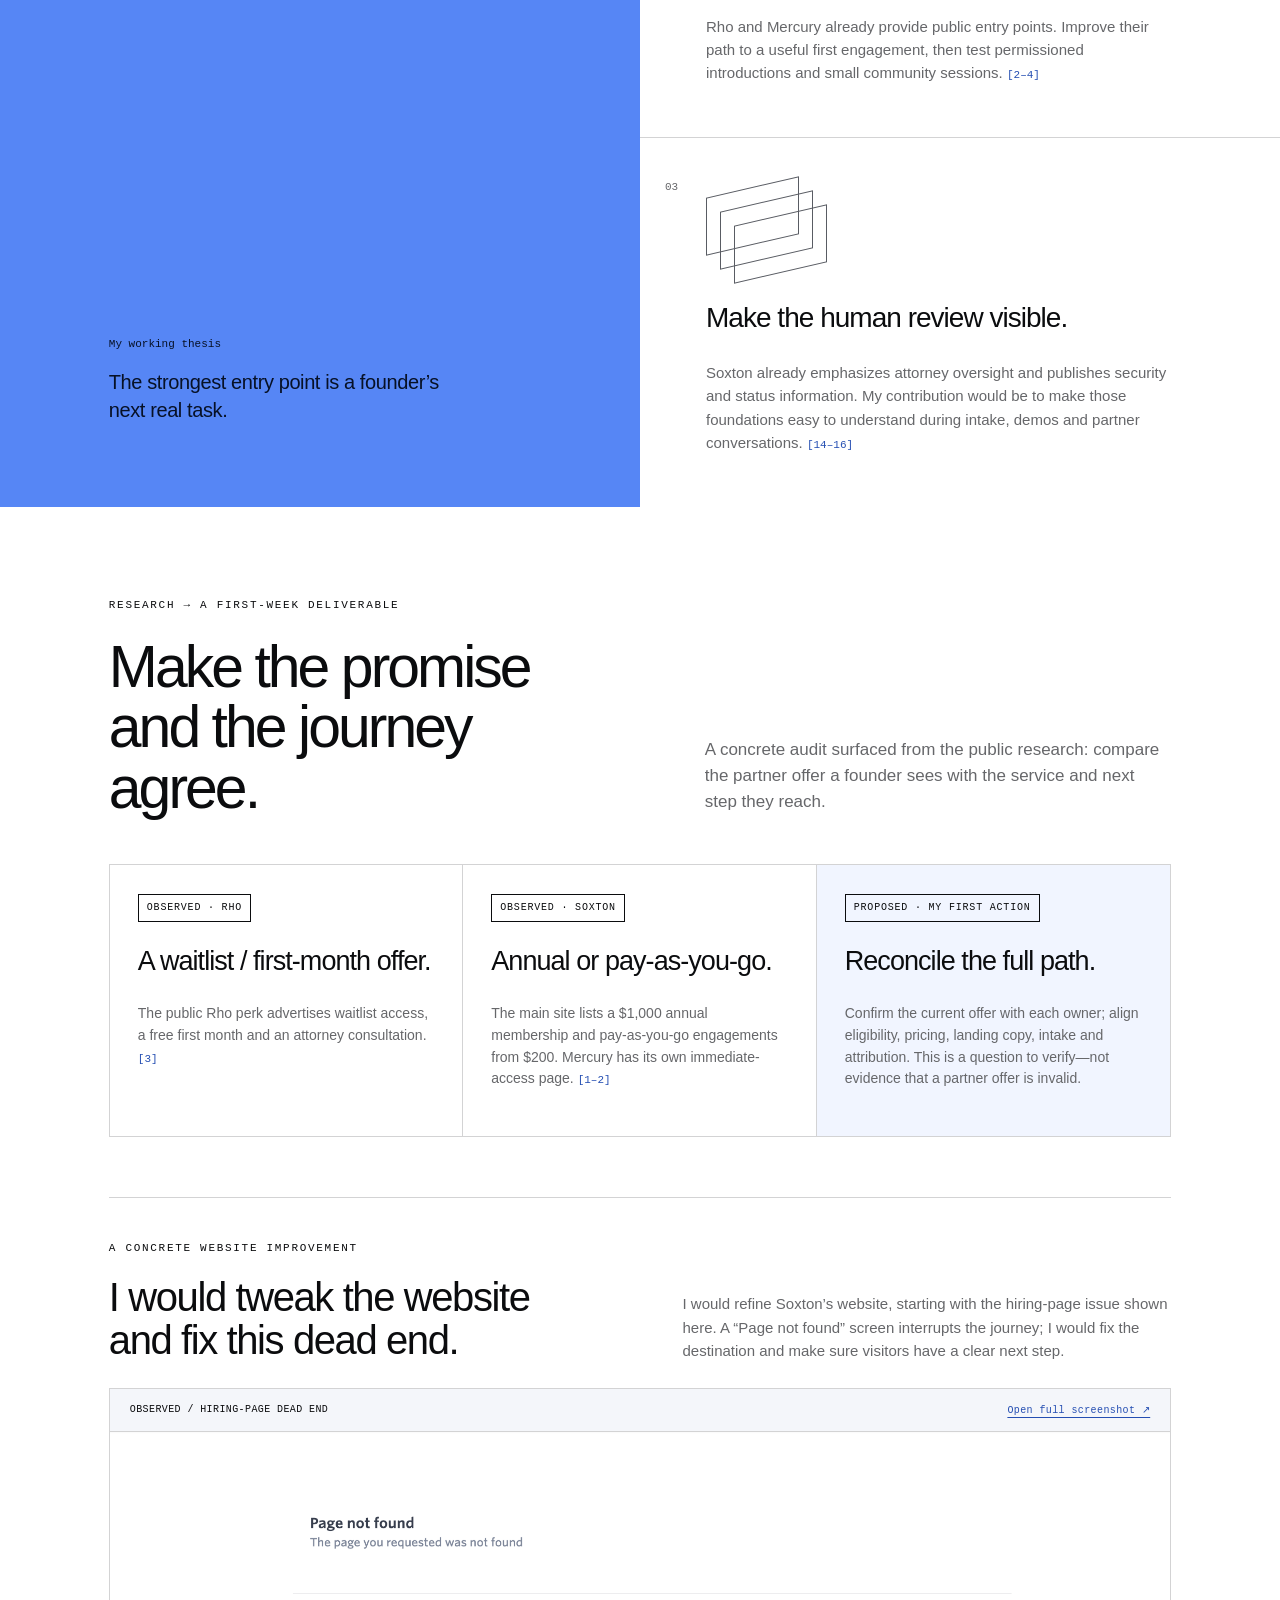
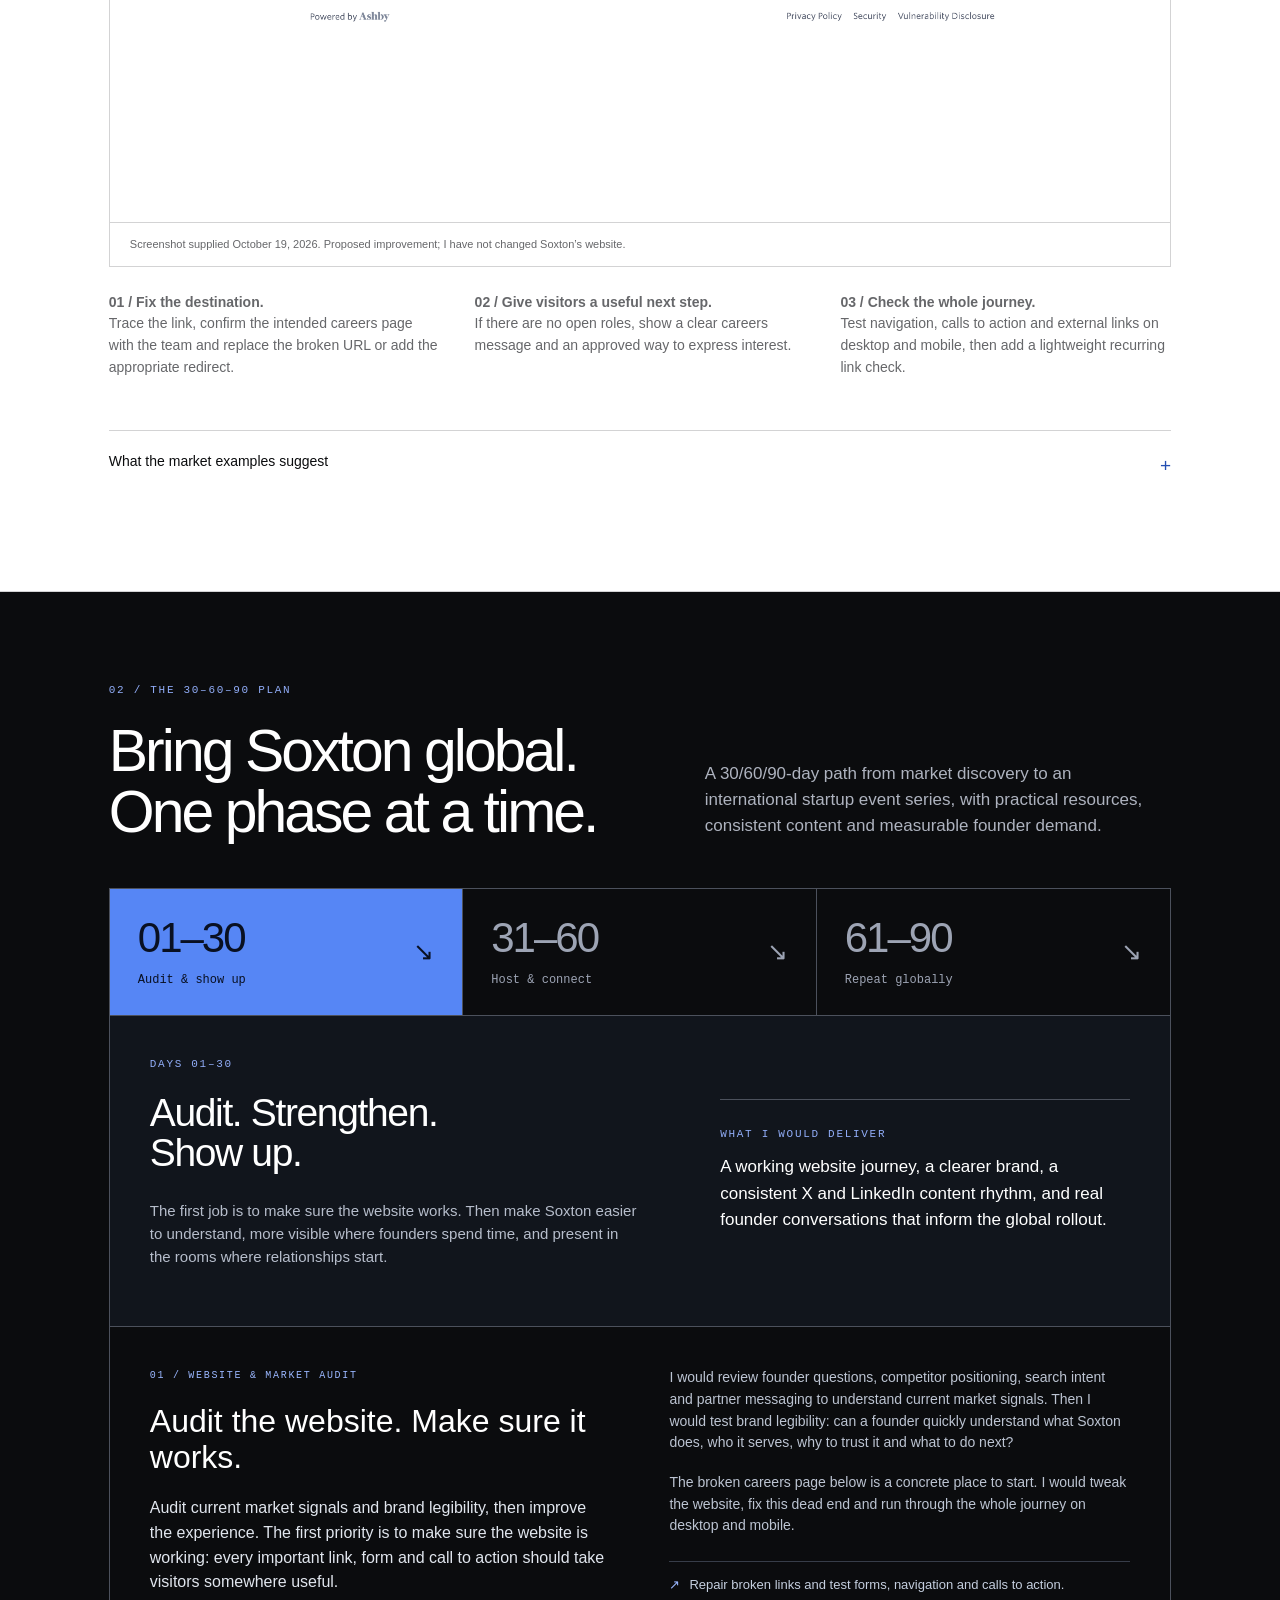
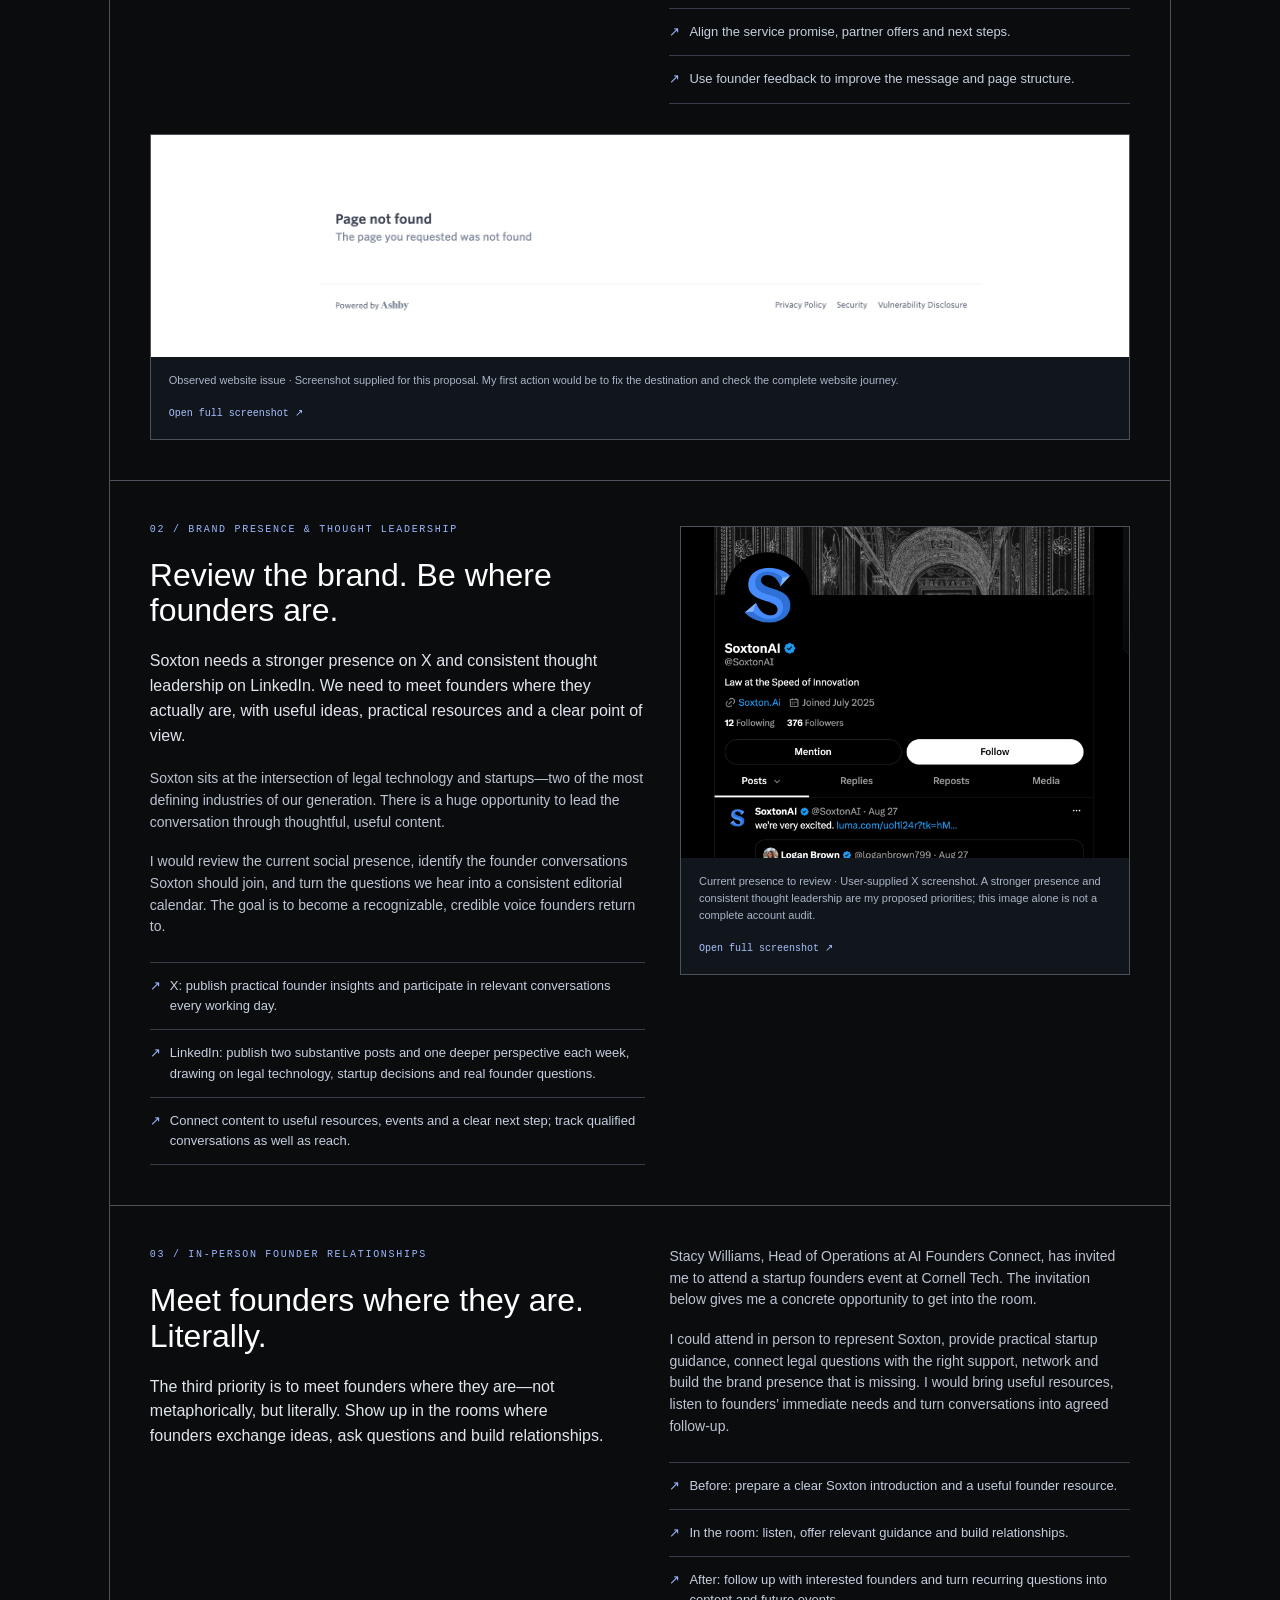
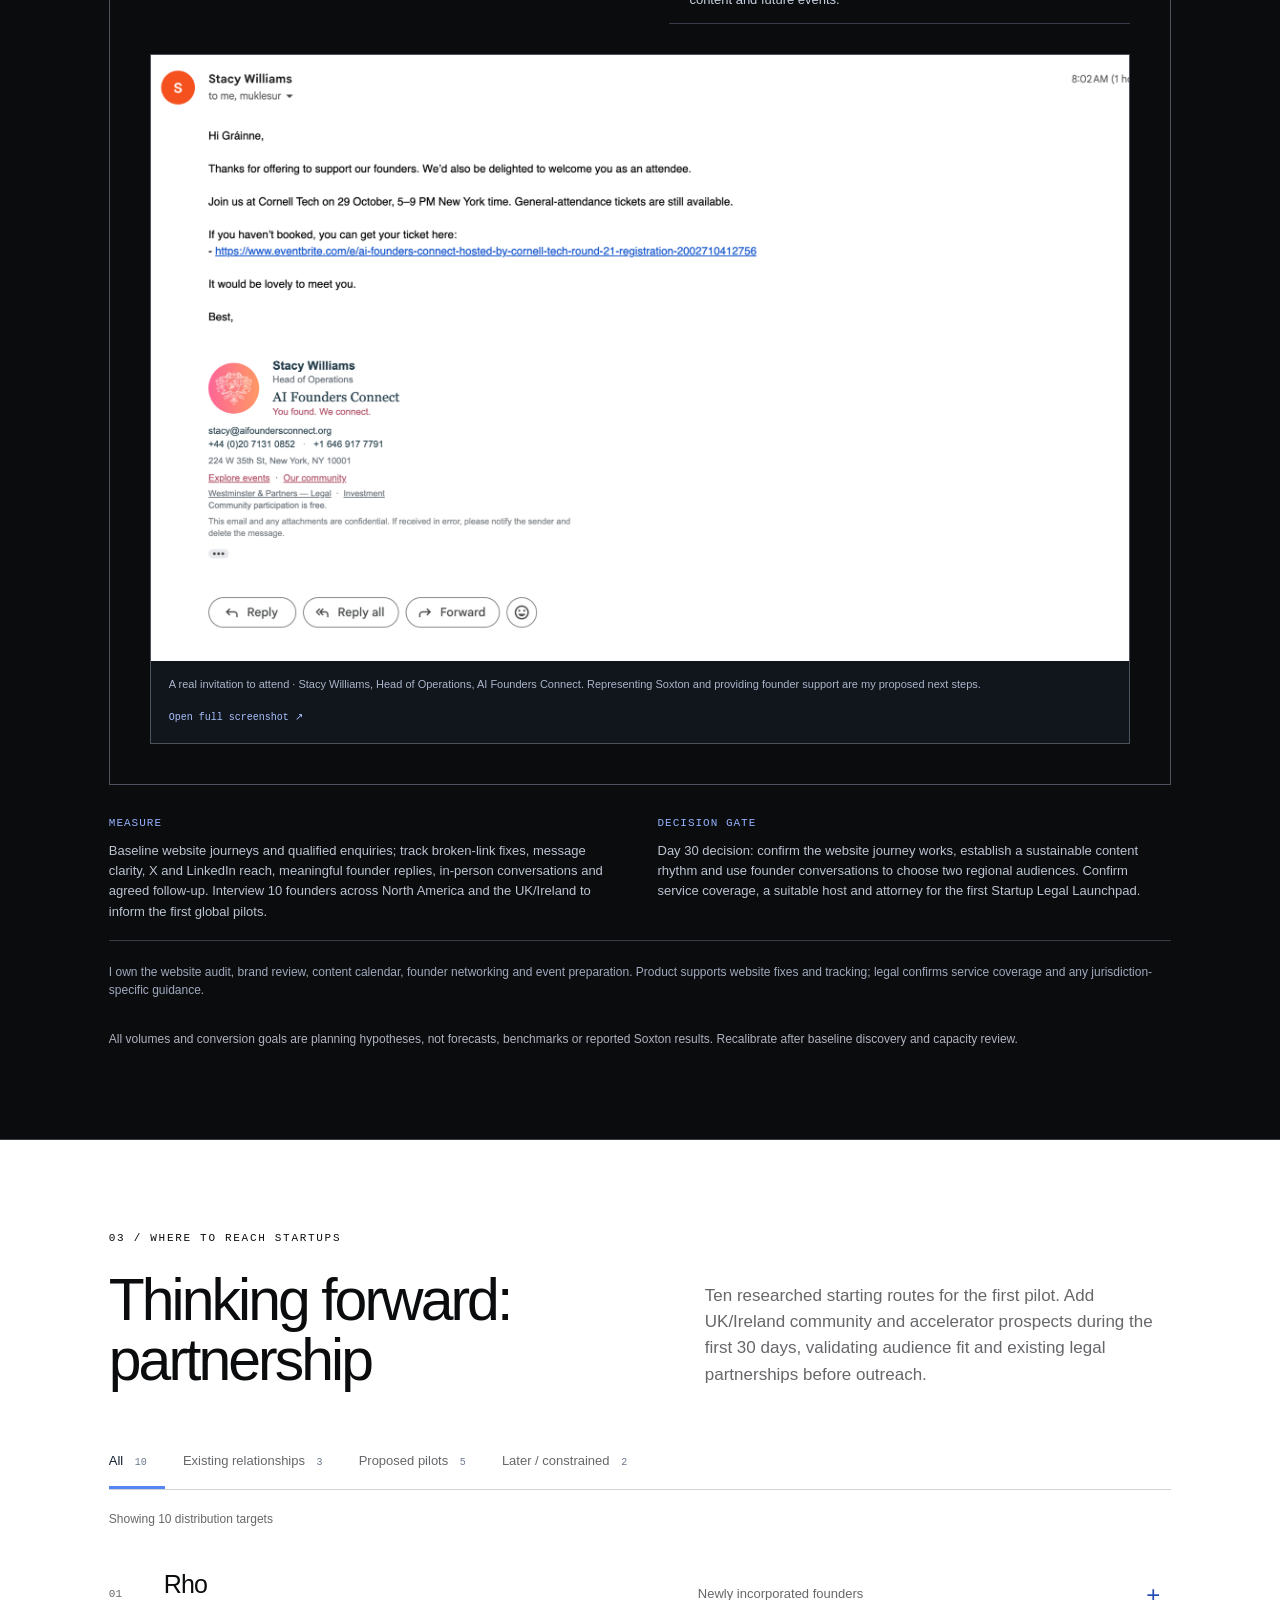
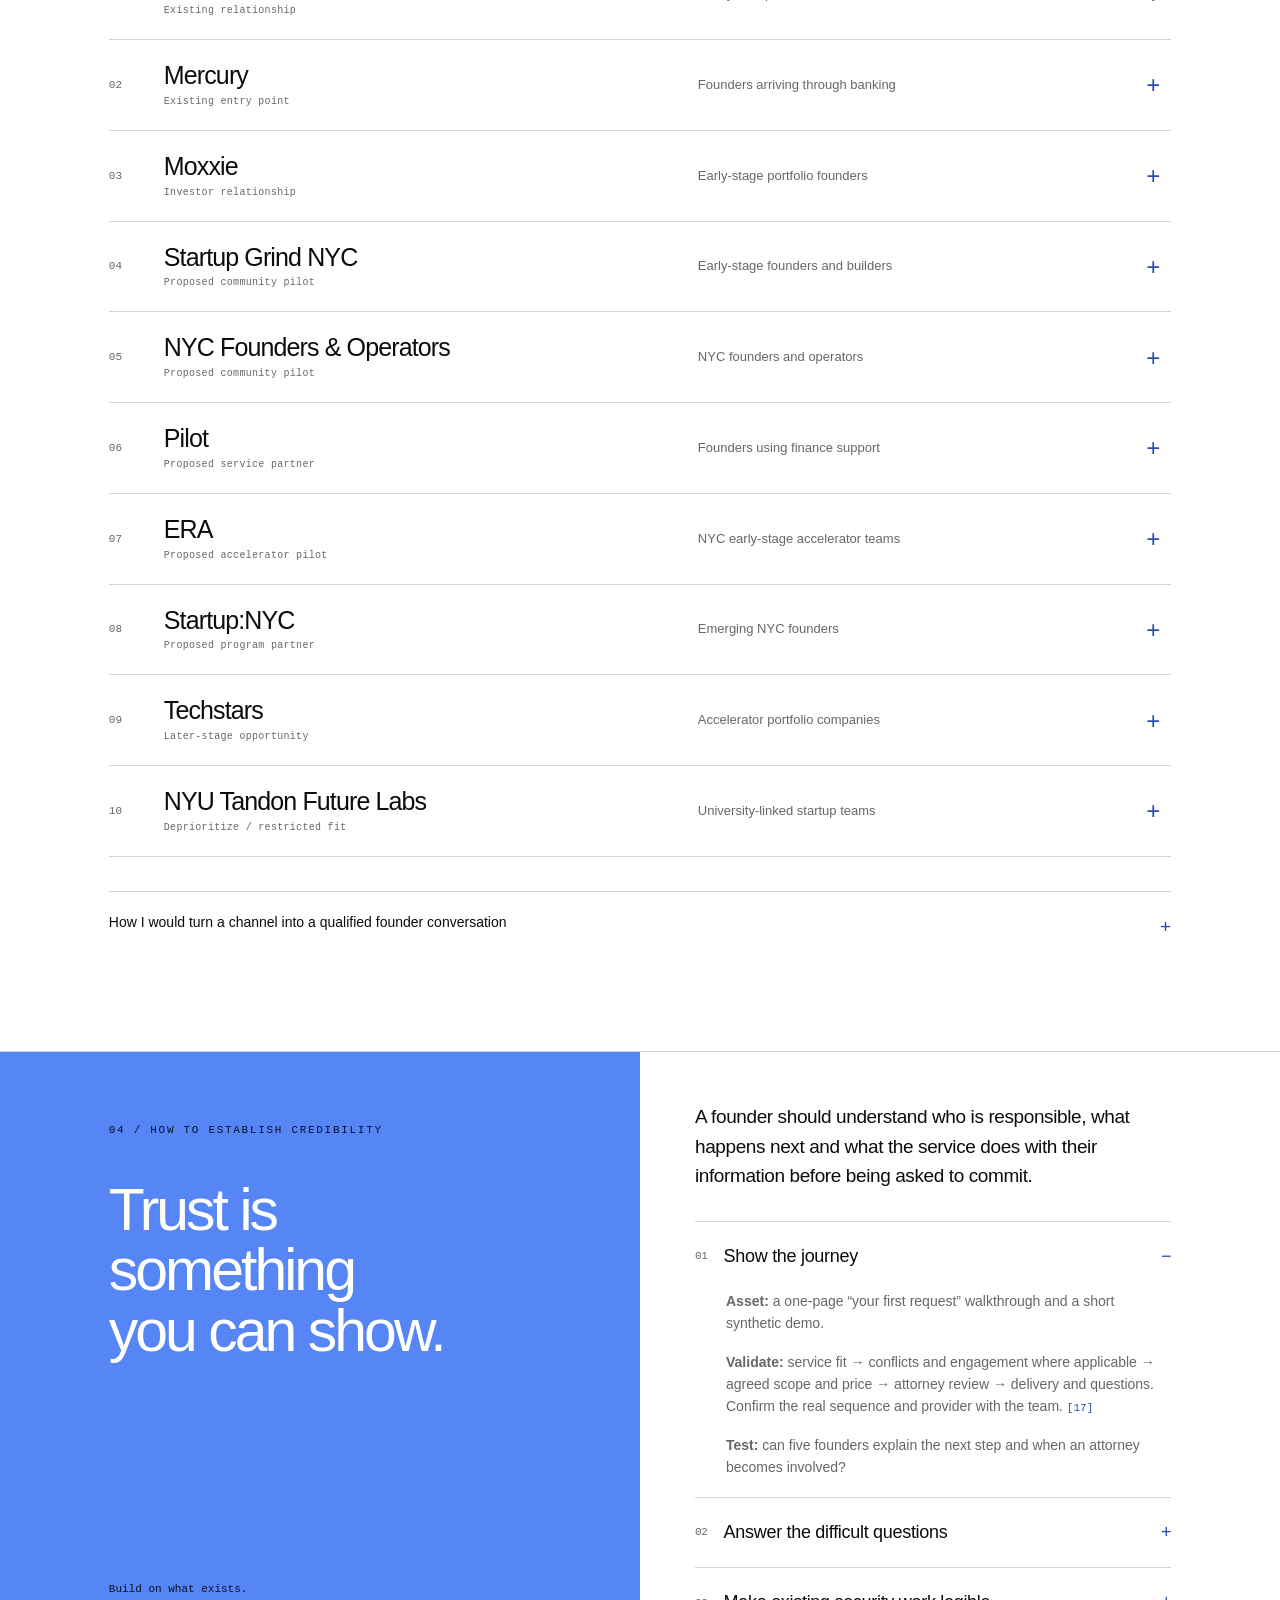
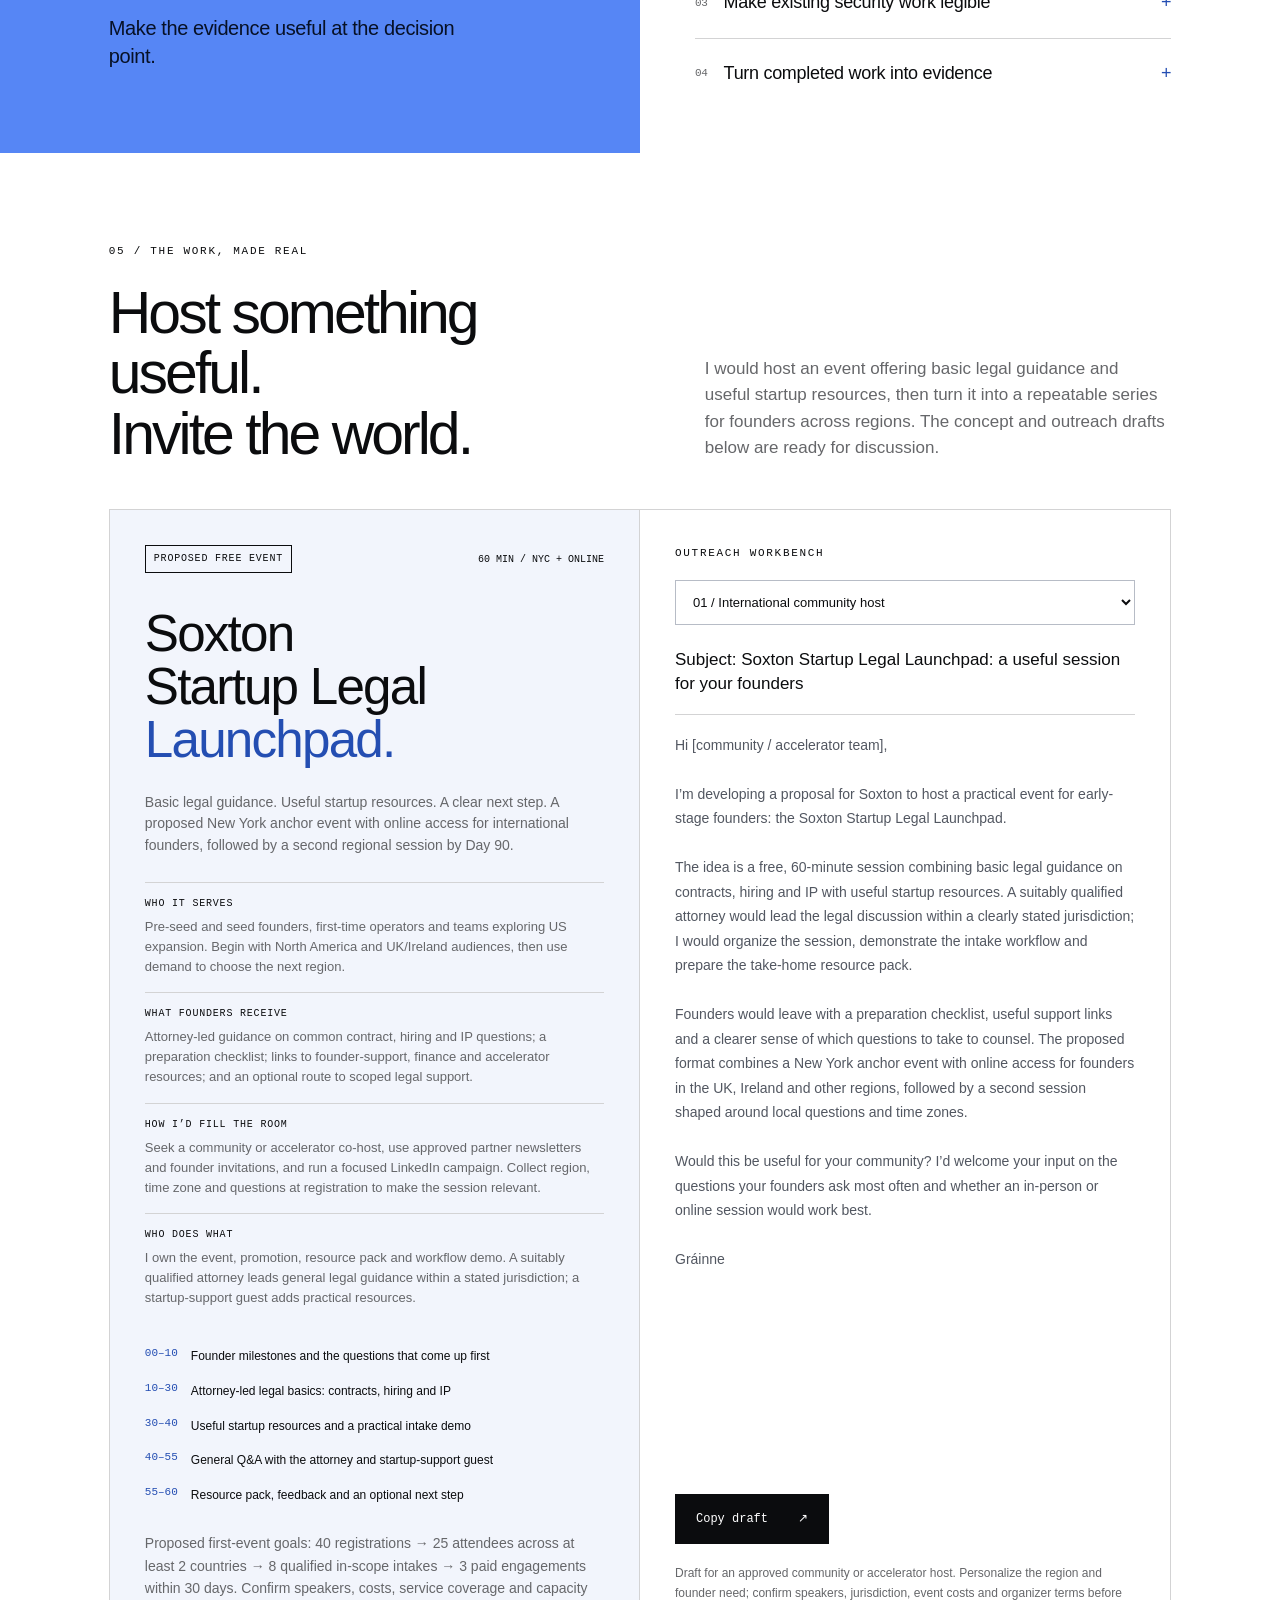
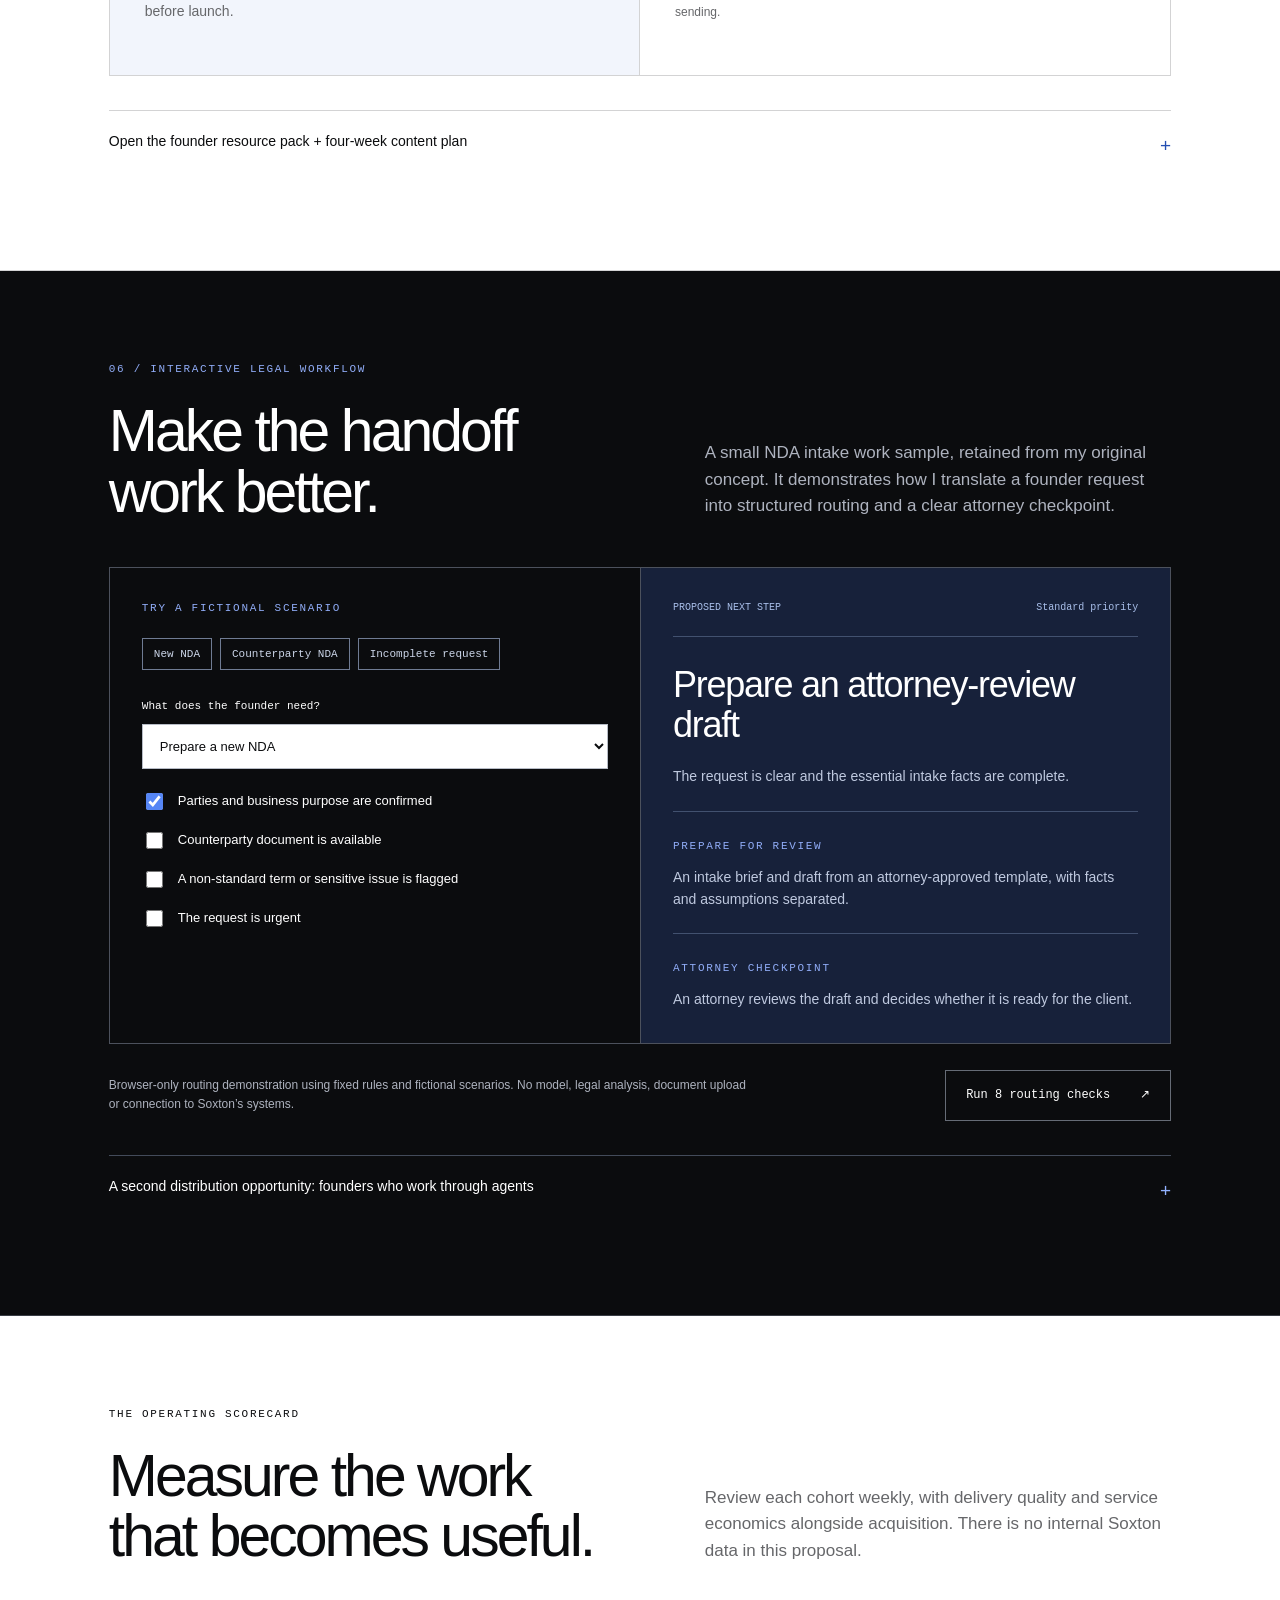
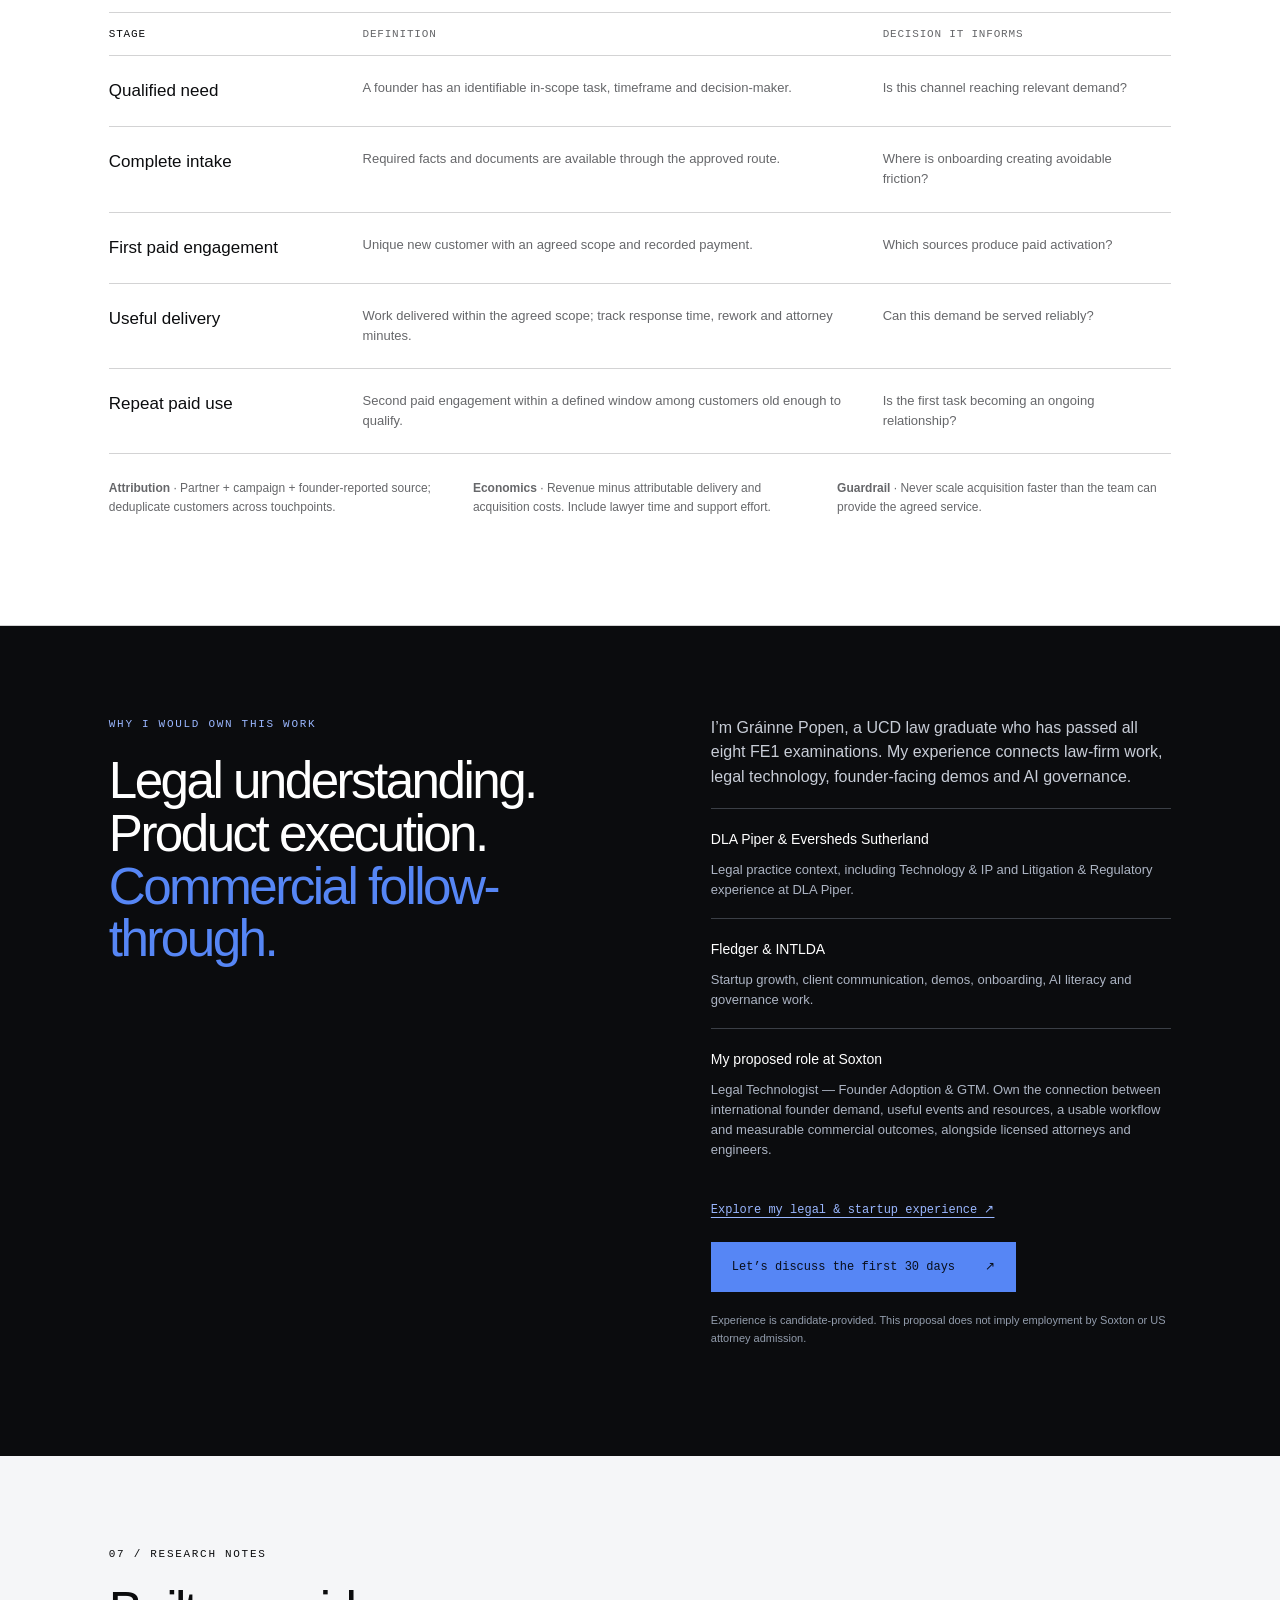
==== commit c239eab9: "Expand first 30 days with website audit, social presence and founder event evidence" ====
--- a/index.html
+++ b/index.html
@@ -1,6 +1,6 @@
 <!doctype html>
 <html lang="en">
-<head><meta charset="utf-8"><meta name="viewport" content="width=device-width,initial-scale=1"><meta name="description" content="Bring Soxton global in 90 days: a founder growth proposal by Gráinne Popen, with startup legal guidance events, practical resources and international outreach."><meta name="theme-color" content="#0b0c0e"><title>Bring Soxton global in 90 days | A proposal by Gráinne Popen</title><link rel="stylesheet" href="style.css?v=b6f90d1edb"><link rel="icon" href="favicon.svg" type="image/svg+xml"></head>
+<head><meta charset="utf-8"><meta name="viewport" content="width=device-width,initial-scale=1"><meta name="description" content="Bring Soxton global in 90 days: a founder growth proposal by Gráinne Popen, with startup legal guidance events, practical resources and international outreach."><meta name="theme-color" content="#0b0c0e"><title>Bring Soxton global in 90 days | A proposal by Gráinne Popen</title><link rel="stylesheet" href="style.css?v=8ae347f8c8"><link rel="icon" href="favicon.svg" type="image/svg+xml"></head>
 <body><a class="skip" href="#main">Skip to content</a>
 <header class="topbar"><a class="wordmark" href="#top" aria-label="Soxton proposal home">soxton<span> / a growth proposal</span></a><div class="topright"><span class="author-tag">GRÁINNE POPEN</span><button id="menuToggle" aria-expanded="false" aria-controls="navigation">Explore <span aria-hidden="true">+</span></button></div></header><nav class="page-tabs" aria-label="Proposal pages"><a href="index.html?v=experience" aria-current="page">90-day plan</a><a href="experience.html">My experience</a></nav>
 <nav id="navigation" aria-label="Main navigation" hidden><a href="experience.html">My experience <span>GRÁINNE POPEN</span></a><a href="#problems">Current problems <span>START HERE</span></a><a href="#global">Bring Soxton global <span>THE AMBITION</span></a><a href="#thesis">The opportunity <span>01</span></a><a href="#plan">30 / 60 / 90 <span>02</span></a><a href="#channels">Startup channels <span>03</span></a><a href="#trust">Building credibility <span>04</span></a><a href="#workbench">The work, made real <span>05</span></a><a href="#demo">Workflow demo <span>06</span></a><a href="#sources">Research & sources <span>07</span></a></nav>
@@ -14,7 +14,7 @@
 <article><div class="problem-label"><span>03</span><span>MY ASSESSMENT</span></div><h3>Visibility needs <br>to be bigger.</h3><p>Soxton needs a more proactive presence across startup communities worldwide. I would use useful events, LinkedIn content and accelerator partnerships to build visibility across regions, then measure which routes bring qualified conversations.</p><a href="#channels">Explore the startup channels <span aria-hidden="true">↗</span></a></article>
 </div>
 </section>
-<div class="milestones"><a href="#plan" data-jump-phase="0"><strong>30<span>days</span></strong><p>Map global demand <span>↗</span></p></a><a href="#plan" data-jump-phase="1"><strong>60<span>days</span></strong><p>Host & connect <span>↗</span></p></a><a href="#plan" data-jump-phase="2"><strong>90<span>days</span></strong><p>Repeat across regions <span>↗</span></p></a></div>
+<div class="milestones"><a href="#plan" data-jump-phase="0"><strong>30<span>days</span></strong><p>Audit, strengthen & show up <span>↗</span></p></a><a href="#plan" data-jump-phase="1"><strong>60<span>days</span></strong><p>Host & connect <span>↗</span></p></a><a href="#plan" data-jump-phase="2"><strong>90<span>days</span></strong><p>Repeat across regions <span>↗</span></p></a></div>
 <section class="section global-section" id="global" aria-labelledby="global-heading">
 <div class="section-heading"><div><p class="eyebrow">THE GLOBAL AMBITION</p><h2 id="global-heading">Start with founders.<br>Build beyond borders.</h2></div><p>In 90 days, I would build international visibility, test demand in two regional audiences and create a startup event series that Soxton can repeat.</p></div>
 <div class="global-grid"><article><span class="tag">01 / NORTH AMERICA</span><h3>Anchor in New York.</h3><p>Launch with a local founder event and existing partner routes. Offer online access so founders beyond the room can join, use the resources and opt into follow-up.</p></article><article><span class="tag">02 / UK &amp; IRELAND</span><h3>Build the next bridge.</h3><p>Approach founder communities, university entrepreneurship networks and accelerators in Dublin and London. Test interest from early-stage teams, including founders exploring US expansion.</p></article><article><span class="tag">03 / WORLDWIDE ACCESS</span><h3>Make useful work travel.</h3><p>Share captioned replays, practical checklists and startup-support links. Use registration feedback to choose the next region, time zone and language to test.</p></article></div>
@@ -22,7 +22,7 @@
 </section>
 <section class="split-section" id="thesis"><div class="blue-panel"><p class="eyebrow">01 / THE OPPORTUNITY</p><h2>Be useful<br>at the moment<br>it matters.</h2><p class="panel-bottom">My working thesis<br><strong>The strongest entry point is a founder’s next real task.</strong></p></div><div class="thesis-rows"><article><span class="row-num">01</span><div class="line-icon circles" aria-hidden="true"><i></i><i></i><i></i></div><h3>Start with a specific need.</h3><p>Prioritize pre-seed and seed founders approaching a first customer agreement or contractor engagement. Qualify the task, timing, service fit and willingness to pay before treating someone as a lead.</p><p class="micro">Proposed initial segment; validate through founder interviews.</p></article><article><span class="row-num">02</span><div class="line-icon compass" aria-hidden="true"><i></i></div><h3>Borrow the introduction. Earn the trust.</h3><p>Rho and Mercury already provide public entry points. Improve their path to a useful first engagement, then test permissioned introductions and small community sessions. <a class="cite" href="#source-2">[2–4]</a></p></article><article><span class="row-num">03</span><div class="line-icon ladder" aria-hidden="true"><i></i><i></i><i></i></div><h3>Make the human review visible.</h3><p>Soxton already emphasizes attorney oversight and publishes security and status information. My contribution would be to make those foundations easy to understand during intake, demos and partner conversations. <a class="cite" href="#source-14">[14–16]</a></p></article></div></section>
 <section class="section white" id="research"><div class="section-heading"><div><p class="eyebrow">RESEARCH → A FIRST-WEEK DELIVERABLE</p><h2>Make the promise<br>and the journey agree.</h2></div><p>A concrete audit surfaced from the public research: compare the partner offer a founder sees with the service and next step they reach.</p></div><div class="audit-grid"><article><span class="tag">OBSERVED · RHO</span><h3>A waitlist / first-month offer.</h3><p>The public Rho perk advertises waitlist access, a free first month and an attorney consultation. <a class="cite" href="#source-3">[3]</a></p></article><article><span class="tag">OBSERVED · SOXTON</span><h3>Annual or pay-as-you-go.</h3><p>The main site lists a $1,000 annual membership and pay-as-you-go engagements from $200. Mercury has its own immediate-access page. <a class="cite" href="#source-1">[1–2]</a></p></article><article class="audit-action"><span class="tag">PROPOSED · MY FIRST ACTION</span><h3>Reconcile the full path.</h3><p>Confirm the current offer with each owner; align eligibility, pricing, landing copy, intake and attribution. This is a question to verify—not evidence that a partner offer is invalid.</p></article></div><article class="website-fix" id="website-fix"><div class="website-fix-heading"><div><p class="eyebrow">A CONCRETE WEBSITE IMPROVEMENT</p><h3>I would tweak the website<br>and fix this dead end.</h3></div><p>I would refine Soxton’s website, starting with the hiring-page issue shown here. A “Page not found” screen interrupts the journey; I would fix the destination and make sure visitors have a clear next step.</p></div><figure class="issue-figure"><div class="issue-toolbar"><span>OBSERVED / HIRING-PAGE DEAD END</span><a href="careers-page-not-found.png" target="_blank" rel="noopener noreferrer">Open full screenshot ↗</a></div><a class="issue-image-link" href="careers-page-not-found.png" target="_blank" rel="noopener noreferrer"><img src="careers-page-not-found.png" width="2048" height="1051" loading="lazy" alt="Screenshot of an Ashby hiring page displaying Page not found and The page you requested was not found."></a><figcaption>Screenshot supplied October 19, 2026. Proposed improvement; I have not changed Soxton’s website.</figcaption></figure><div class="three-columns fix-actions"><p><b>01 / Fix the destination.</b><br>Trace the link, confirm the intended careers page with the team and replace the broken URL or add the appropriate redirect.</p><p><b>02 / Give visitors a useful next step.</b><br>If there are no open roles, show a clear careers message and an approved way to express interest.</p><p><b>03 / Check the whole journey.</b><br>Test navigation, calls to action and external links on desktop and mobile, then add a lightweight recurring link check.</p></div></article><details class="research-note"><summary>What the market examples suggest <span>+</span></summary><div class="three-columns"><p><b>Cooley GO → meet the milestone.</b><br>Its resources follow company stages and jurisdictions. I would organize entry pages around the task a founder recognizes. <a class="cite" href="#source-21">[21]</a></p><p><b>Clerky → show the review process.</b><br>Its legal-quality discussion separates a good experience from reliable legal work. My inference: pair approachable demos with explicit attorney ownership and exceptions. <a class="cite" href="#source-20">[20]</a></p><p><b>Carta → enable the whole cohort.</b><br>Its accelerator model combines education, benefits and relationship support. I would test a repeatable workshop-and-follow-up kit before buying broad exposure. <a class="cite" href="#source-22">[22]</a></p></div></details></section>
-<section class="section ink" id="plan"><div class="section-heading"><div><p class="eyebrow">02 / THE 30–60–90 PLAN</p><h2>Bring Soxton global.<br>One phase at a time.</h2></div><p>A 30/60/90-day path from market discovery to an international startup event series, with practical resources, consistent content and measurable founder demand.</p></div><div class="phase-tabs" role="tablist" aria-label="Plan phases"><button id="phase-0" role="tab" aria-selected="true" aria-controls="phasePanel" data-phase="0"><span>01–30</span><b>Map & prepare</b><i>↘</i></button><button id="phase-1" role="tab" aria-selected="false" aria-controls="phasePanel" data-phase="1" tabindex="-1"><span>31–60</span><b>Host & connect</b><i>↘</i></button><button id="phase-2" role="tab" aria-selected="false" aria-controls="phasePanel" data-phase="2" tabindex="-1"><span>61–90</span><b>Repeat globally</b><i>↘</i></button></div><div id="phasePanel" role="tabpanel" aria-labelledby="phase-0" tabindex="0"></div><p class="fineprint">All volumes and conversion goals are planning hypotheses, not forecasts, benchmarks or reported Soxton results. Recalibrate after baseline discovery and capacity review.</p></section>
+<section class="section ink" id="plan"><div class="section-heading"><div><p class="eyebrow">02 / THE 30–60–90 PLAN</p><h2>Bring Soxton global.<br>One phase at a time.</h2></div><p>A 30/60/90-day path from market discovery to an international startup event series, with practical resources, consistent content and measurable founder demand.</p></div><div class="phase-tabs" role="tablist" aria-label="Plan phases"><button id="phase-0" role="tab" aria-selected="true" aria-controls="phasePanel" data-phase="0"><span>01–30</span><b>Audit & show up</b><i>↘</i></button><button id="phase-1" role="tab" aria-selected="false" aria-controls="phasePanel" data-phase="1" tabindex="-1"><span>31–60</span><b>Host & connect</b><i>↘</i></button><button id="phase-2" role="tab" aria-selected="false" aria-controls="phasePanel" data-phase="2" tabindex="-1"><span>61–90</span><b>Repeat globally</b><i>↘</i></button></div><div id="phasePanel" role="tabpanel" aria-labelledby="phase-0" tabindex="0"></div><p class="fineprint">All volumes and conversion goals are planning hypotheses, not forecasts, benchmarks or reported Soxton results. Recalibrate after baseline discovery and capacity review.</p></section>
 <section class="section white" id="channels"><div class="section-heading"><div><p class="eyebrow">03 / WHERE TO REACH STARTUPS</p><h2>Thinking forward:<br>partnership</h2></div><p>Ten researched starting routes for the first pilot. Add UK/Ireland community and accelerator prospects during the first 30 days, validating audience fit and existing legal partnerships before outreach.</p></div><div class="filters" role="group" aria-label="Filter distribution targets"><button data-filter="all" aria-pressed="true">All <span>10</span></button><button data-filter="existing" aria-pressed="false">Existing relationships <span>3</span></button><button data-filter="pilot" aria-pressed="false">Proposed pilots <span>5</span></button><button data-filter="later" aria-pressed="false">Later / constrained <span>2</span></button></div><p id="channelCount" class="micro" aria-live="polite">Showing 10 distribution targets</p><div id="channelList" class="channel-list"></div><details class="research-note"><summary>How I would turn a channel into a qualified founder conversation <span>+</span></summary><div class="qualify-grid"><p><b>Look for a real trigger.</b> A new customer, first hire, formation milestone or upcoming financing—not merely “is a startup.”</p><p><b>Confirm service fit.</b> Stage, jurisdiction, matter type, decision-maker, timeframe, current counsel and scope.</p><p><b>Earn a permissioned next step.</b> Partner-led invitation or consented introduction. No harvested community lists or assumed portfolio access.</p><p><b>Record the outcome.</b> Source, stated task, intake status, agreed scope, paid engagement and reasons for a no. Respect partner and service boundaries.</p></div></details></section>
 <section class="split-section trust-section" id="trust"><div class="blue-panel"><p class="eyebrow">04 / HOW TO ESTABLISH CREDIBILITY</p><h2>Trust is<br>something<br>you can show.</h2><p class="panel-bottom">Build on what exists.<br><strong>Make the evidence useful at the decision point.</strong></p></div><div class="trust-content"><p class="intro-copy">A founder should understand who is responsible, what happens next and what the service does with their information before being asked to commit.</p><details open><summary><span>01</span> Show the journey <i>−</i></summary><div><p><b>Asset:</b> a one-page “your first request” walkthrough and a short synthetic demo.</p><p><b>Validate:</b> service fit → conflicts and engagement where applicable → agreed scope and price → attorney review → delivery and questions. Confirm the real sequence and provider with the team. <a class="cite" href="#source-17">[17]</a></p><p><b>Test:</b> can five founders explain the next step and when an attorney becomes involved?</p></div></details><details><summary><span>02</span> Answer the difficult questions <i>+</i></summary><div><p><b>Asset:</b> an approved FAQ: who handles my request, how is AI used, when do I become a client, where do documents go, and what happens if the task is complex?</p><p><b>Validate:</b> actual provider, jurisdictions, retention, model-provider access and deletion practices. Public privacy and terms pages are a starting point, not a substitute for product-specific answers. <a class="cite" href="#source-17">[17–18]</a></p><p><b>Test:</b> log unresolved objections and whether the answer helps someone complete appropriate intake.</p></div></details><details><summary><span>03</span> Make existing security work legible <i>+</i></summary><div><p><b>Asset:</b> a founder-readable trust brief linking security reporting, status information and approved operational answers.</p><p><b>Observed:</b> Soxton’s April 2026 update describes a Vanta-supported SOC 2 process. Confirm the current audit status; do not turn that statement into a certification claim. <a class="cite" href="#source-14">[14–16]</a></p><p><b>Test:</b> whether the brief resolves specific objections—not merely whether people open it.</p></div></details><details><summary><span>04</span> Turn completed work into evidence <i>+</i></summary><div><p><b>Asset:</b> one permissioned case study with the founder’s task, scope, actual timestamps, human-review role and practical outcome.</p><p><b>Validate:</b> customer consent, metric definitions and any quotation. Define the clock and eligible work before repeating turnaround or savings claims.</p><p><b>Test:</b> whether relevant prospects understand the use case and take a qualified next step. Never invent a customer, endorsement or result.</p></div></details></div></section>
 <section class="section white" id="workbench"><div class="section-heading"><div><p class="eyebrow">05 / THE WORK, MADE REAL</p><h2>Host something useful.<br>Invite the world.</h2></div><p>I would host an event offering basic legal guidance and useful startup resources, then turn it into a repeatable series for founders across regions. The concept and outreach drafts below are ready for discussion.</p></div><div class="workbench-grid"><article class="event-sheet" id="startup-event"><div class="sheet-top"><span class="tag">PROPOSED FREE EVENT</span><span>60 MIN / NYC + ONLINE</span></div><h3>Soxton<br>Startup Legal<br><span>Launchpad.</span></h3><p>Basic legal guidance. Useful startup resources. A clear next step. A proposed New York anchor event with online access for international founders, followed by a second regional session by Day 90.</p><dl><div><dt>Who it serves</dt><dd>Pre-seed and seed founders, first-time operators and teams exploring US expansion. Begin with North America and UK/Ireland audiences, then use demand to choose the next region.</dd></div><div><dt>What founders receive</dt><dd>Attorney-led guidance on common contract, hiring and IP questions; a preparation checklist; links to founder-support, finance and accelerator resources; and an optional route to scoped legal support.</dd></div><div><dt>How I’d fill the room</dt><dd>Seek a community or accelerator co-host, use approved partner newsletters and founder invitations, and run a focused LinkedIn campaign. Collect region, time zone and questions at registration to make the session relevant.</dd></div><div><dt>Who does what</dt><dd>I own the event, promotion, resource pack and workflow demo. A suitably qualified attorney leads general legal guidance within a stated jurisdiction; a startup-support guest adds practical resources.</dd></div></dl><ol class="agenda"><li><span>00–10</span> Founder milestones and the questions that come up first</li><li><span>10–30</span> Attorney-led legal basics: contracts, hiring and IP</li><li><span>30–40</span> Useful startup resources and a practical intake demo</li><li><span>40–55</span> General Q&amp;A with the attorney and startup-support guest</li><li><span>55–60</span> Resource pack, feedback and an optional next step</li></ol><p class="micro">Proposed first-event goals: 40 registrations → 25 attendees across at least 2 countries → 8 qualified in-scope intakes → 3 paid engagements within 30 days. Confirm speakers, costs, service coverage and capacity before launch.</p></article><div class="draft-workspace"><label class="eyebrow" for="draftSelect">OUTREACH WORKBENCH</label><select id="draftSelect"><option value="organizer">01 / International community host</option><option value="partner">02 / Existing partner</option><option value="founder">03 / Founder follow-up</option></select><p id="draftSubject" class="draft-subject"></p><div id="draftText" class="draft-text"></div><div class="draft-actions"><button class="button dark" id="copyDraft">Copy draft <span>↗</span></button><span id="copyStatus" role="status"></span></div><p class="micro" id="draftNote"></p></div></div>
@@ -32,4 +32,4 @@
 <section class="about-section" id="about"><div><p class="eyebrow">WHY I WOULD OWN THIS WORK</p><h2>Legal understanding.<br>Product execution.<br><span>Commercial follow-through.</span></h2></div><div class="about-copy"><p>I’m Gráinne Popen, a UCD law graduate who has passed all eight FE1 examinations. My experience connects law-firm work, legal technology, founder-facing demos and AI governance.</p><div class="experience-row"><b>DLA Piper & Eversheds Sutherland</b><p>Legal practice context, including Technology & IP and Litigation & Regulatory experience at DLA Piper.</p></div><div class="experience-row"><b>Fledger & INTLDA</b><p>Startup growth, client communication, demos, onboarding, AI literacy and governance work.</p></div><div class="experience-row"><b>My proposed role at Soxton</b><p>Legal Technologist — Founder Adoption & GTM. Own the connection between international founder demand, useful events and resources, a usable workflow and measurable commercial outcomes, alongside licensed attorneys and engineers.</p></div><a class="experience-page-link" href="experience.html">Explore my legal &amp; startup experience ↗</a><a class="button blue" href="mailto:popengrainne@gmail.com">Let’s discuss the first 30 days <span>↗</span></a><p class="micro">Experience is candidate-provided. This proposal does not imply employment by Soxton or US attorney admission.</p></div></section>
 <section class="section sources-section" id="sources"><div class="section-heading"><div><p class="eyebrow">07 / RESEARCH NOTES</p><h2>Built on evidence.<br>Clear about assumptions.</h2></div><p>Public research reviewed October 19, 2026. Existing relationships, proposed tests and demonstrations are labeled separately. No access to internal conversion, revenue or operational data.</p></div><details id="sourceDetails"><summary>View 22 primary sources & interpretation notes <span>+</span></summary><ol id="sourceList"></ol></details><details class="research-note"><summary>Questions I would resolve with the team before launch <span>+</span></summary><div class="two-columns"><ul><li>Which service and founder segment has the strongest repeat use?</li><li>Where do Rho and Mercury referrals currently drop off?</li><li>What is each partner’s current offer and distribution permission?</li><li>Which matters can the team serve consistently at an acceptable cost?</li></ul><ul><li>Who contracts with the client, and when does engagement begin?</li><li>What are the approved answers on data handling and AI providers?</li><li>What is the current security-audit status and evidence?</li><li>Which claims, examples and follow-ups are cleared for publication?</li></ul></div></details></section>
 </main><footer><a class="wordmark" href="#top">soxton<span> / a proposal by Gráinne Popen</span></a><p>Independent work sample · Research, concepts and prototypes<br>Prepared for discussion, not an official Soxton publication.</p><a href="#top">Back to top ↑</a></footer>
-<script src="data.js?v=b4d5410955"></script><script src="app.js?v=ef9d4beab3"></script></body></html>
+<script src="data.js?v=004220c226"></script><script src="app.js?v=a7f059b366"></script></body></html>
--- a/style.css
+++ b/style.css
@@ -8,6 +8,10 @@
 
 .website-fix{margin-top:60px;padding-top:42px;border-top:1px solid var(--line);scroll-margin-top:35px}.website-fix-heading{display:grid;grid-template-columns:1fr 1fr;gap:8%;align-items:end;margin-bottom:26px}.website-fix-heading h3{font-size:40px;line-height:1.08;margin:16px 0 0}.website-fix-heading>p{font-size:15px;color:var(--muted);margin-bottom:0}.issue-figure{margin:0;border:1px solid var(--line);background:white}.issue-toolbar{padding:15px 20px;display:flex;justify-content:space-between;gap:20px;font:10px var(--mono);letter-spacing:.4px;background:#f4f6fa;border-bottom:1px solid var(--line)}.issue-toolbar a{color:var(--blue-dark)}.issue-image-link{display:block;max-height:390px;overflow:hidden}.issue-image-link img{width:100%;height:auto;display:block}.issue-figure figcaption{font:11px/1.5 var(--sans);color:var(--muted);padding:13px 20px;border-top:1px solid var(--line)}.fix-actions{padding-top:25px}.fix-actions p{font-size:14px;color:var(--muted)}@media(max-width:760px){.website-fix{margin-top:38px;padding-top:30px}.website-fix-heading{grid-template-columns:1fr;gap:20px}.website-fix-heading h3{font-size:32px}.issue-toolbar{font-size:9px;padding:12px;flex-wrap:wrap;gap:8px}.issue-image-link{max-height:180px}.issue-figure figcaption{padding:12px;font-size:10px}.fix-actions p{font-size:13px}}
 
+.phase-summary{font-size:15px;color:#b6bdcb}.phase-evidence-layout{display:block}.phase-evidence-layout>.phase-overview{display:grid;grid-template-columns:1.2fr 1fr;gap:8%;border-right:0;border-bottom:1px solid #4c515c}.phase-evidence-layout .phase-deliverable{align-self:center;margin-top:0}.phase-proof{padding:40px;border-bottom:1px solid #4c515c;display:grid;grid-template-columns:1.1fr 1fr;gap:35px;align-items:start}.phase-proof:last-child{border-bottom:0}.phase-proof .eyebrow{color:#9ab7ff;font-size:10px;line-height:1.7}.phase-proof h4{font-size:32px;line-height:1.12;font-weight:400;margin:20px 0}.phase-proof-copy p{font-size:14px;color:#bcc4d2}.phase-proof-copy .phase-proof-lead{font-size:16px;color:#e1e6ee}.phase-proof-detail>p:first-child{margin-top:0}.phase-proof ul{list-style:none;padding:0;margin:24px 0 0;border-top:1px solid #373d49}.phase-proof li{font-size:13px;color:#c5cfdf;position:relative;padding:13px 0 13px 20px;border-bottom:1px solid #373d49}.phase-proof li:before{content:'↗';position:absolute;left:0;color:#9ab7ff}.phase-proof-figure{margin:0;min-width:0;border:1px solid #4c515c}.phase-proof-figure>a{display:block;background:white}.phase-proof-figure img{display:block;width:100%;height:auto}.phase-proof-figure figcaption{padding:15px 18px;background:#11151c}.phase-proof-figure figcaption p{font-size:11px;color:#aab6ca;margin:0 0 10px}.phase-proof-figure figcaption a{color:#a9c1ff;font:10px var(--mono);text-decoration:none}.phase-proof-figure figcaption a:hover{text-decoration:underline}.phase-proof.wide{display:block}.phase-proof.wide .phase-proof-copy{display:grid;grid-template-columns:1fr 1fr;gap:6%;margin-bottom:30px}.phase-proof.website .phase-proof-figure>a{aspect-ratio:2048/465;overflow:hidden}.phase-proof.social .phase-proof-detail>p:first-child{margin-top:20px}.phase-proof.social .phase-proof-figure{margin-top:5px}
+@media(max-width:900px){.phase-proof{padding:28px;gap:25px}.phase-proof h4{font-size:29px}.phase-proof.social{grid-template-columns:1fr}.phase-proof.social .phase-proof-figure{max-width:560px;width:100%;margin:0 auto}}
+@media(max-width:760px){.phase-evidence-layout>.phase-overview{grid-template-columns:1fr;gap:20px;padding:26px}.phase-proof{padding:25px}.phase-proof.wide .phase-proof-copy{grid-template-columns:1fr;gap:12px}.phase-proof-copy .phase-proof-lead{font-size:15px}.phase-proof-copy p{font-size:13px}.phase-proof li{font-size:12px}.phase-proof.website .phase-proof-figure>a{aspect-ratio:2048/650}.phase-proof-figure figcaption{padding:12px}.phase-proof-figure figcaption p{font-size:10px}}
+
 .problems-section{background:#f4f6fb;scroll-margin-top:25px}.problems-section .eyebrow{color:var(--blue-dark)}.problem-grid{display:grid;grid-template-columns:repeat(3,minmax(0,1fr));border-top:1px solid var(--line)}.problem-grid article{padding:30px 30px 0;display:flex;flex-direction:column;border-right:1px solid var(--line)}.problem-grid article:first-child{padding-left:0}.problem-grid article:last-child{border:0;padding-right:0}.problem-label{display:flex;justify-content:space-between;align-items:center;gap:12px;color:var(--blue-dark);font:10px var(--mono);letter-spacing:.6px}.problem-label>span:first-child{font-size:15px}.problem-grid h3{font-size:34px;line-height:1.1;margin:28px 0 20px}.problem-grid p{font-size:15px;color:var(--muted);margin:0 0 26px}.problem-grid article>a{margin-top:auto;padding-top:20px;border-top:1px solid var(--line);font:11px/1.6 var(--mono);color:var(--blue-dark);text-decoration:none;display:flex;justify-content:space-between;gap:12px}.problem-grid article>a:hover{text-decoration:underline}@media(max-width:760px){.problem-grid{grid-template-columns:1fr}.problem-grid article,.problem-grid article:first-child,.problem-grid article:last-child{padding:25px 0;border-right:0;border-bottom:1px solid var(--line)}.problem-grid article:last-child{padding-bottom:0;border-bottom:0}.problem-grid h3{font-size:30px;margin:20px 0 16px}.problem-grid p{font-size:14px;margin-bottom:22px}.problem-grid h3 br{display:none}.problem-grid h3 br:after{content:' '}.problem-grid article>a{font-size:10px}}
 
 .global-section{background:#eef3ff}.global-grid{display:grid;grid-template-columns:repeat(3,minmax(0,1fr));gap:34px}.global-grid article{border-top:2px solid var(--blue);padding-top:24px}.global-grid .tag{color:var(--blue-dark)}.global-grid h3{font-size:32px;margin:26px 0 18px}.global-grid p{color:var(--muted);font-size:15px}.global-next{display:flex;align-items:center;justify-content:space-between;gap:50px;border-top:1px solid var(--line);padding-top:24px;margin-top:24px}.global-next p{font-size:12px;color:var(--muted);max-width:650px;margin:0}.global-next a{font:11px/1.6 var(--mono);color:var(--blue-dark);flex-shrink:0}.global-next a span{margin-left:12px}#startup-event{scroll-margin-top:30px}#navigation{max-height:calc(100dvh - 110px);overflow-y:auto}@media(max-width:760px){.global-grid{grid-template-columns:1fr;gap:25px}.global-grid h3{font-size:28px;margin:20px 0 15px}.global-grid p{font-size:14px}.global-next{flex-direction:column;align-items:flex-start;gap:20px}.sheet-top{flex-wrap:wrap;gap:10px}}
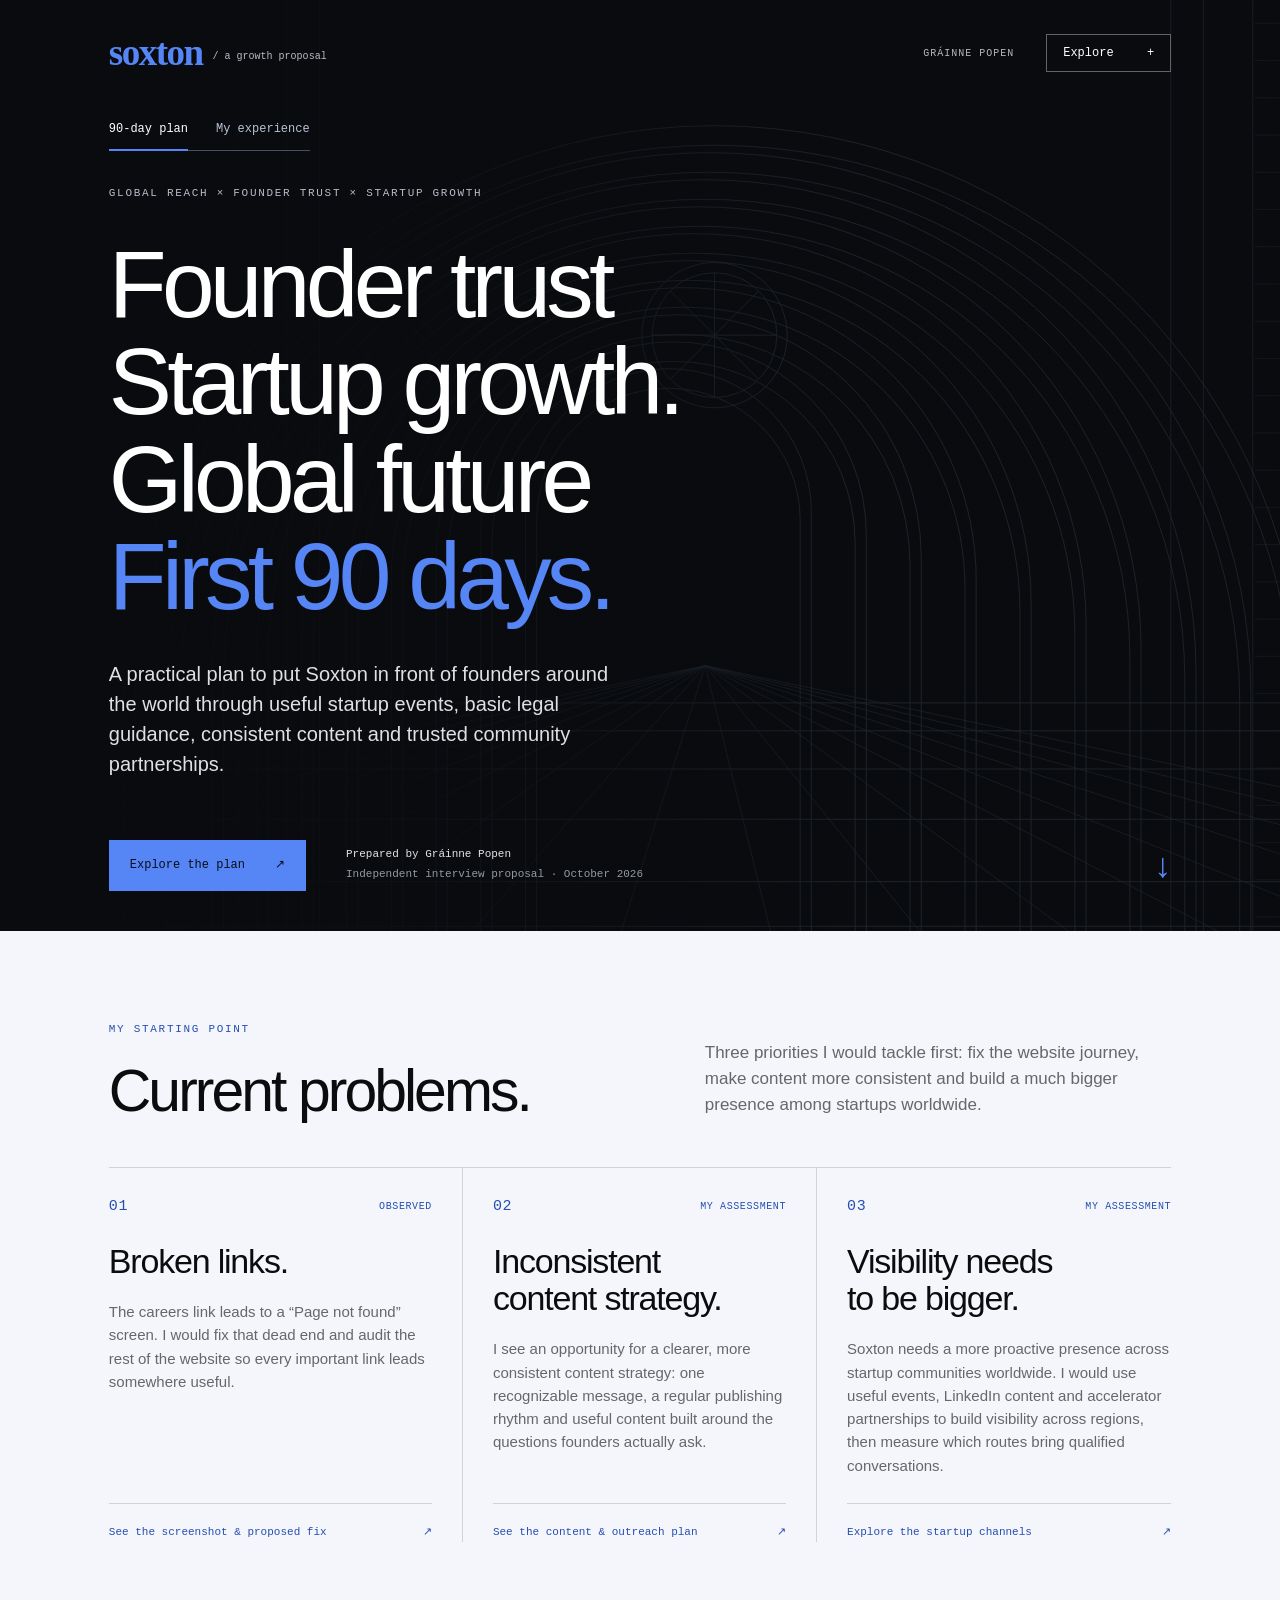
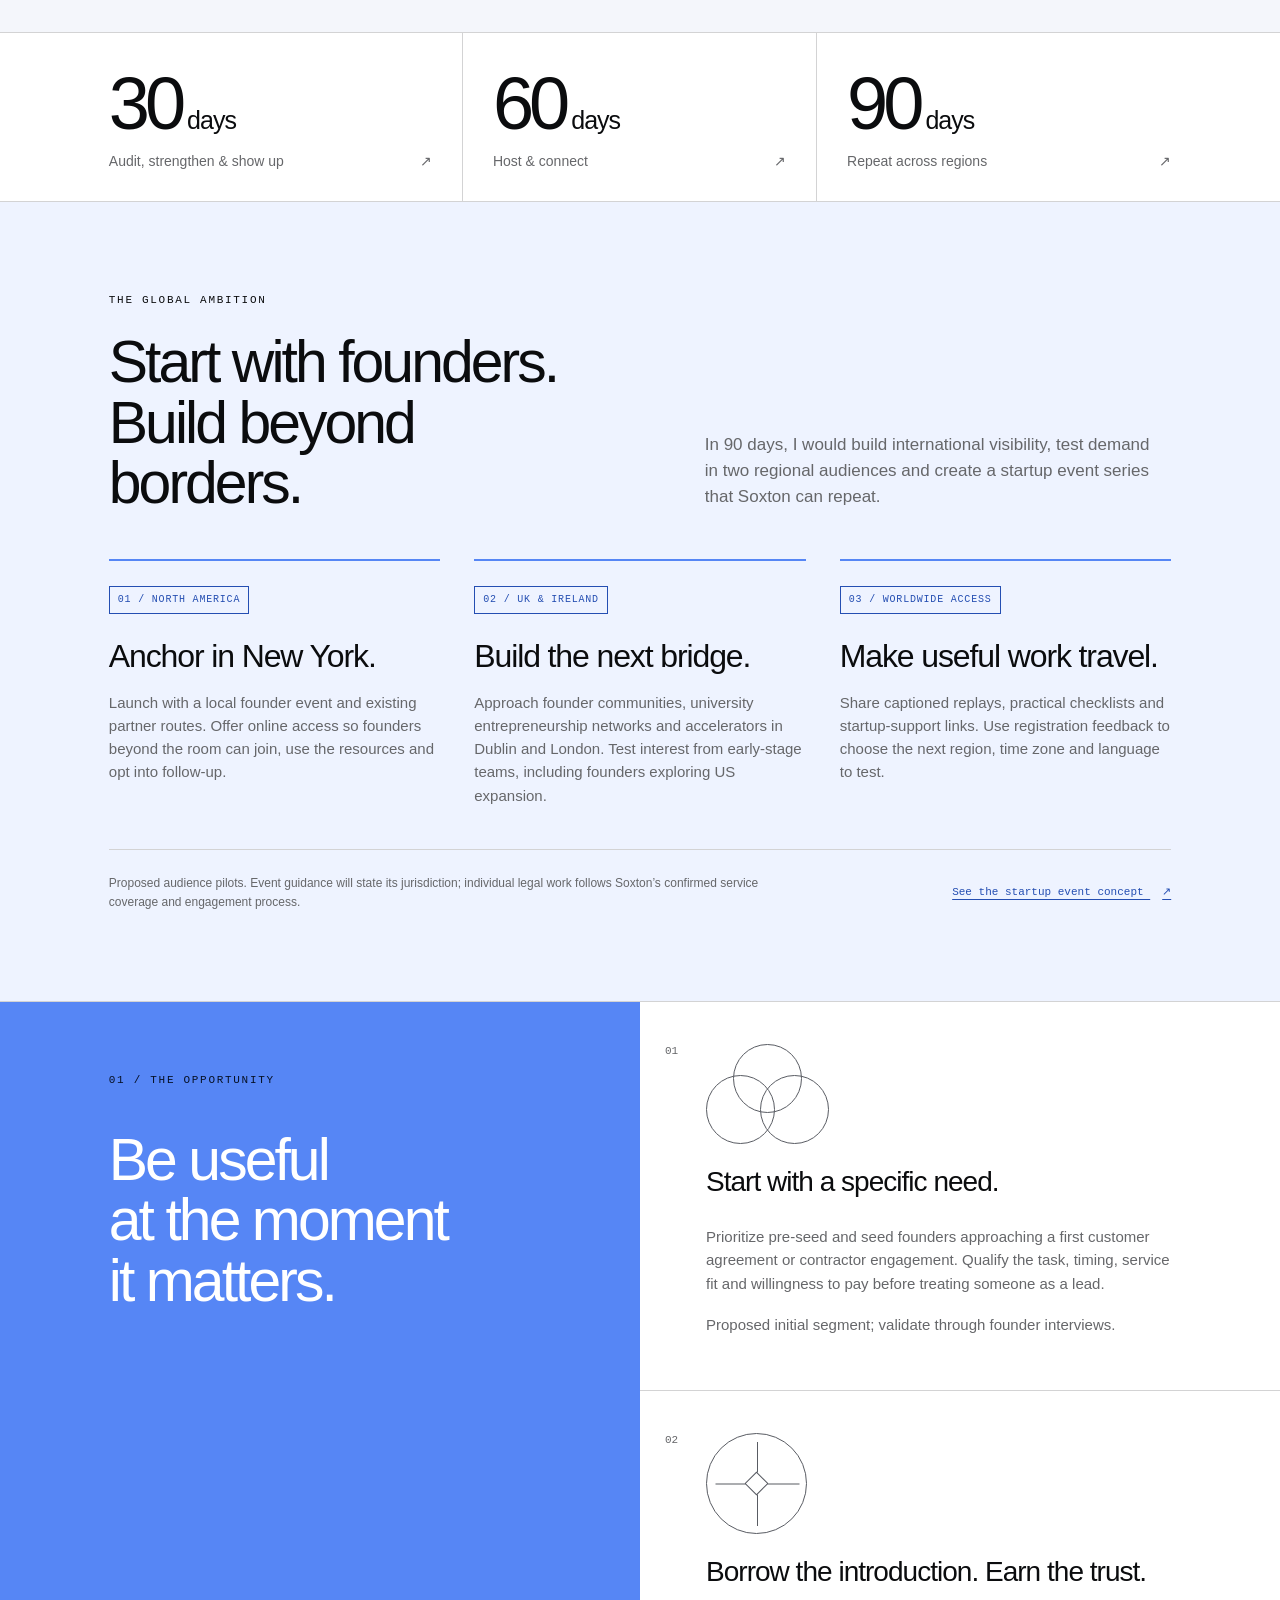
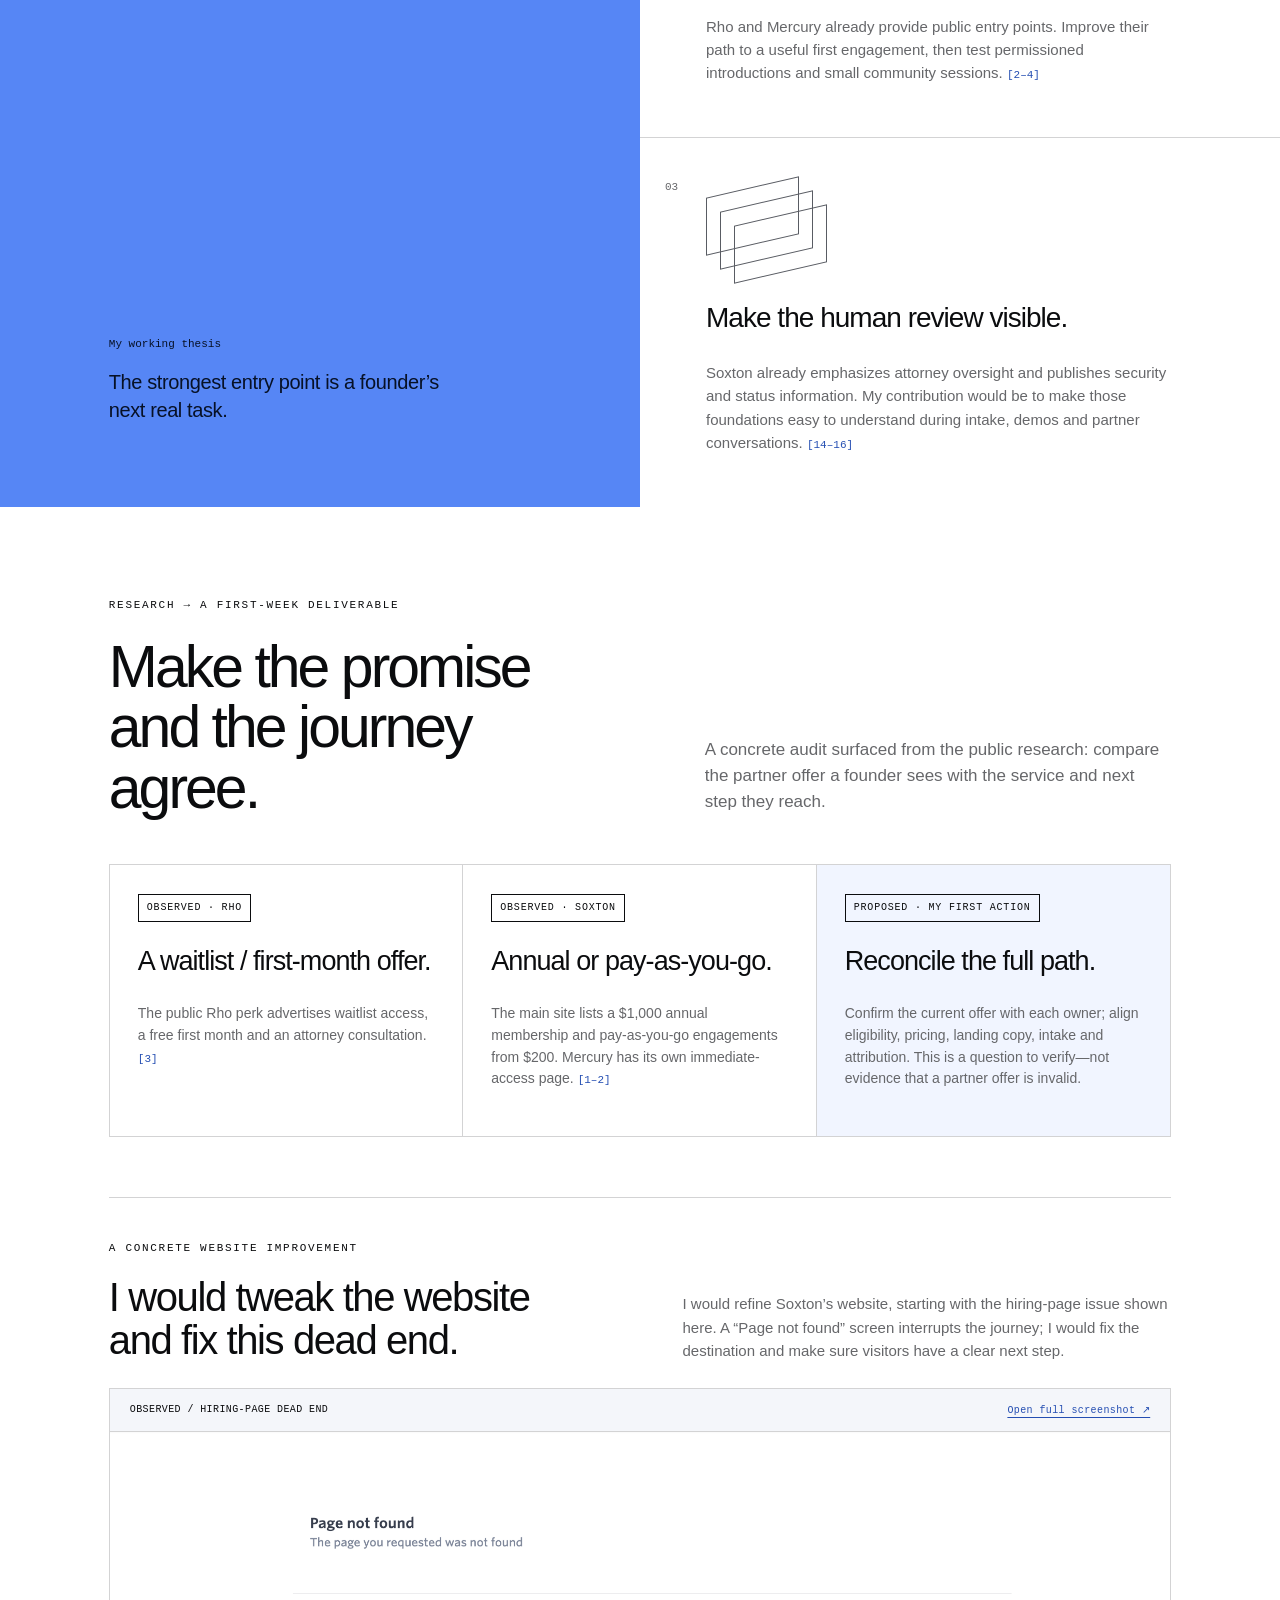
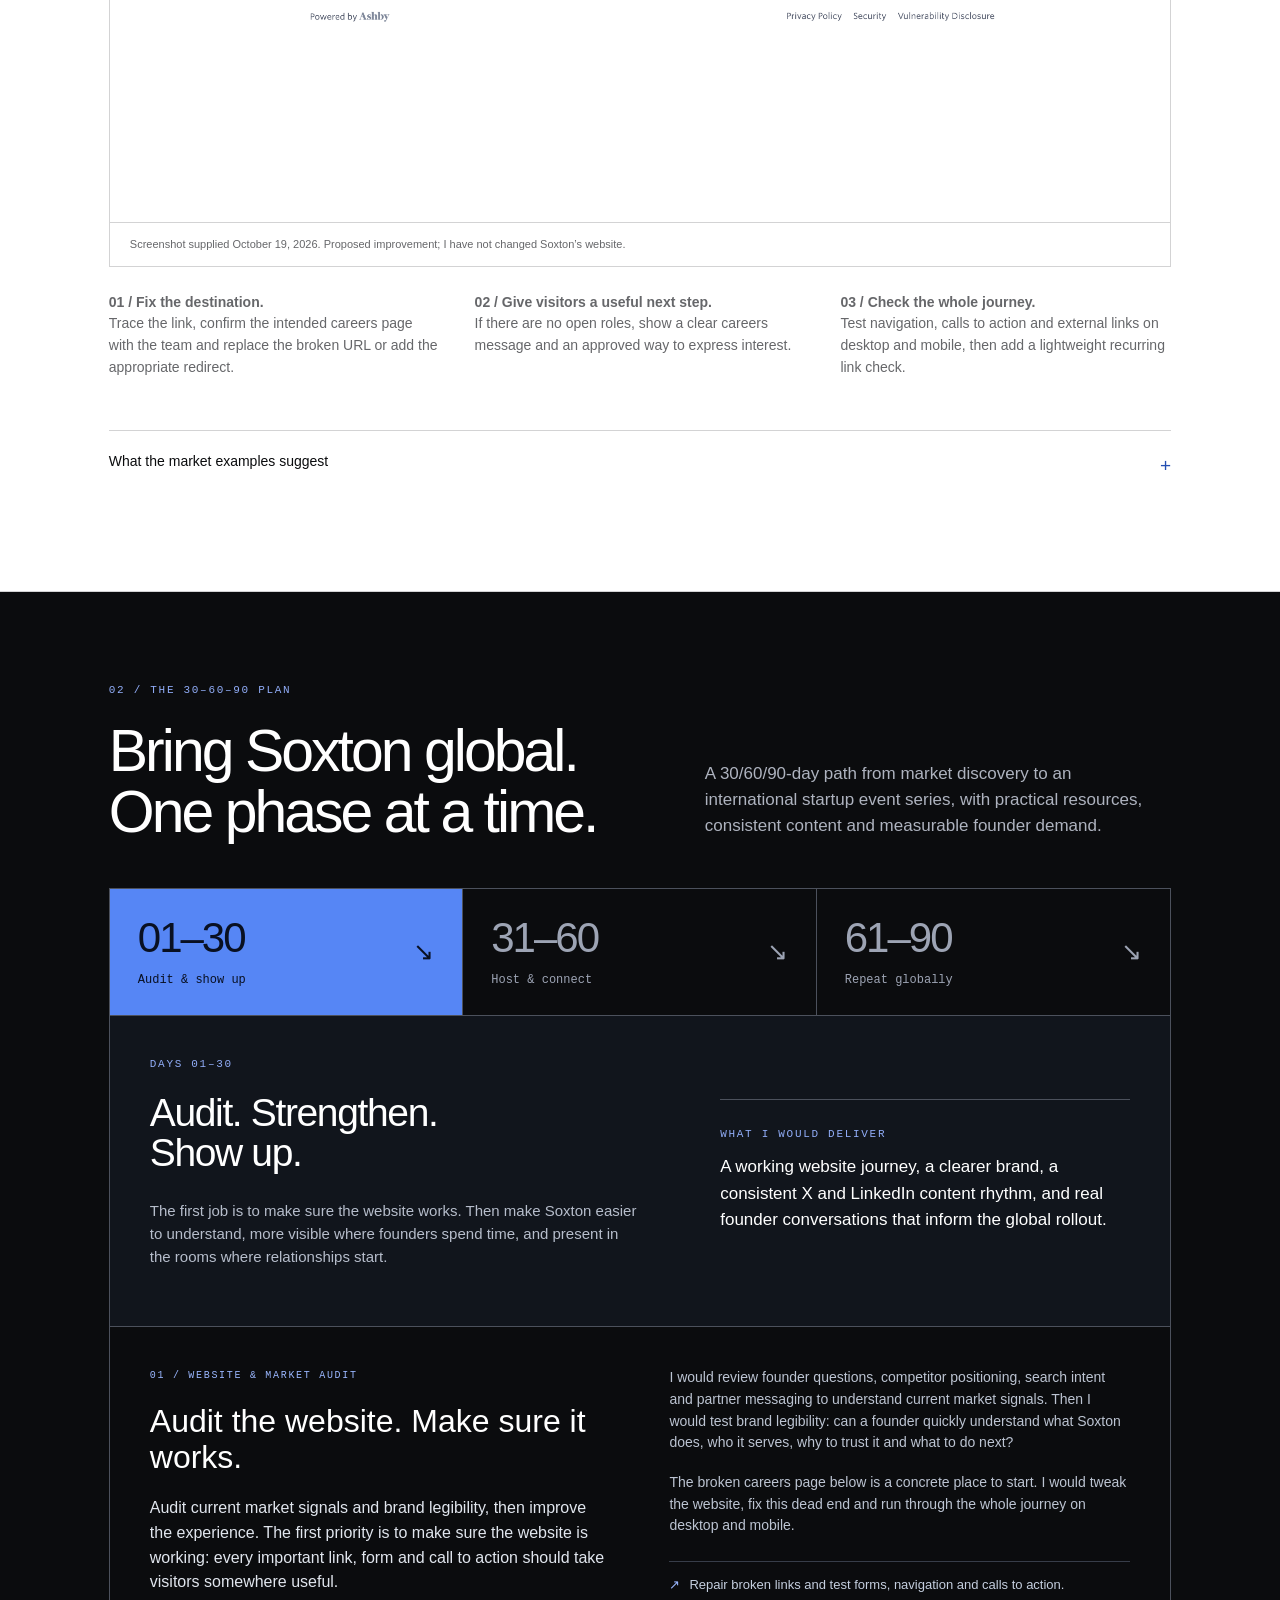
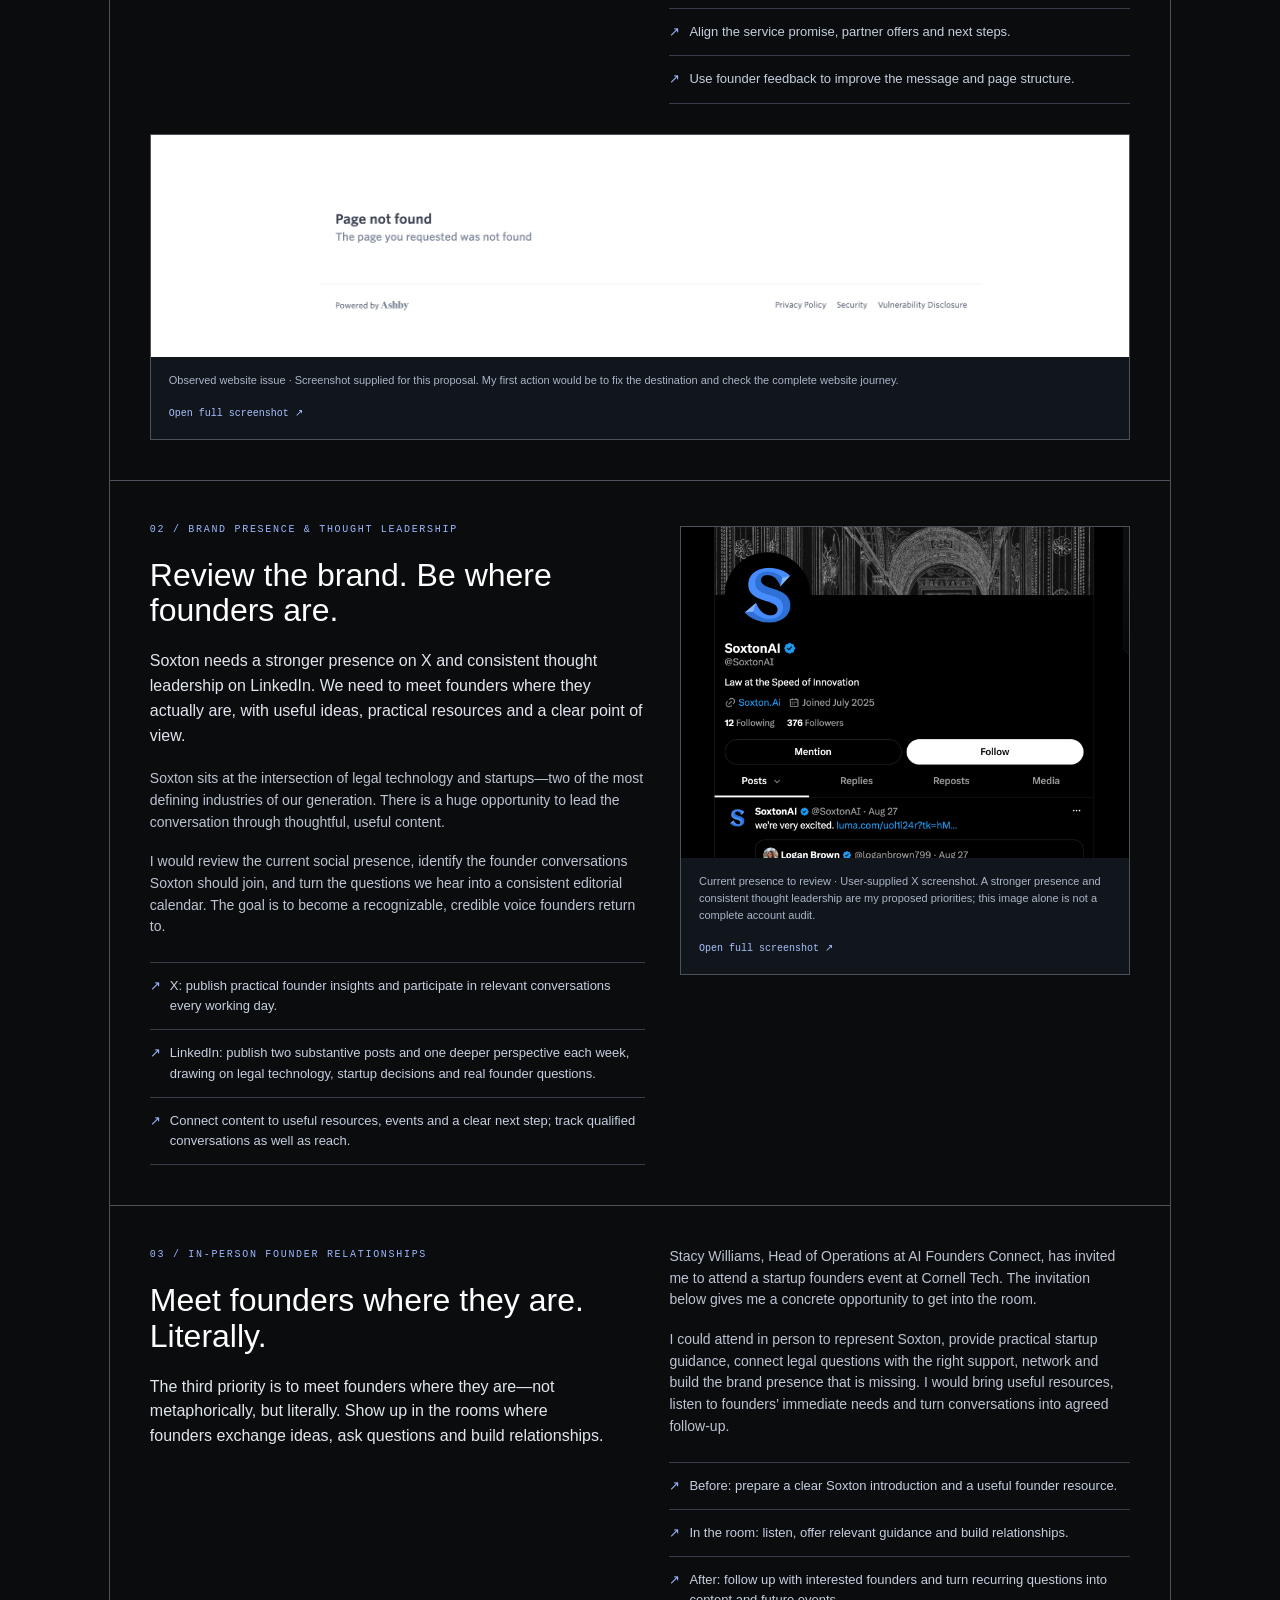
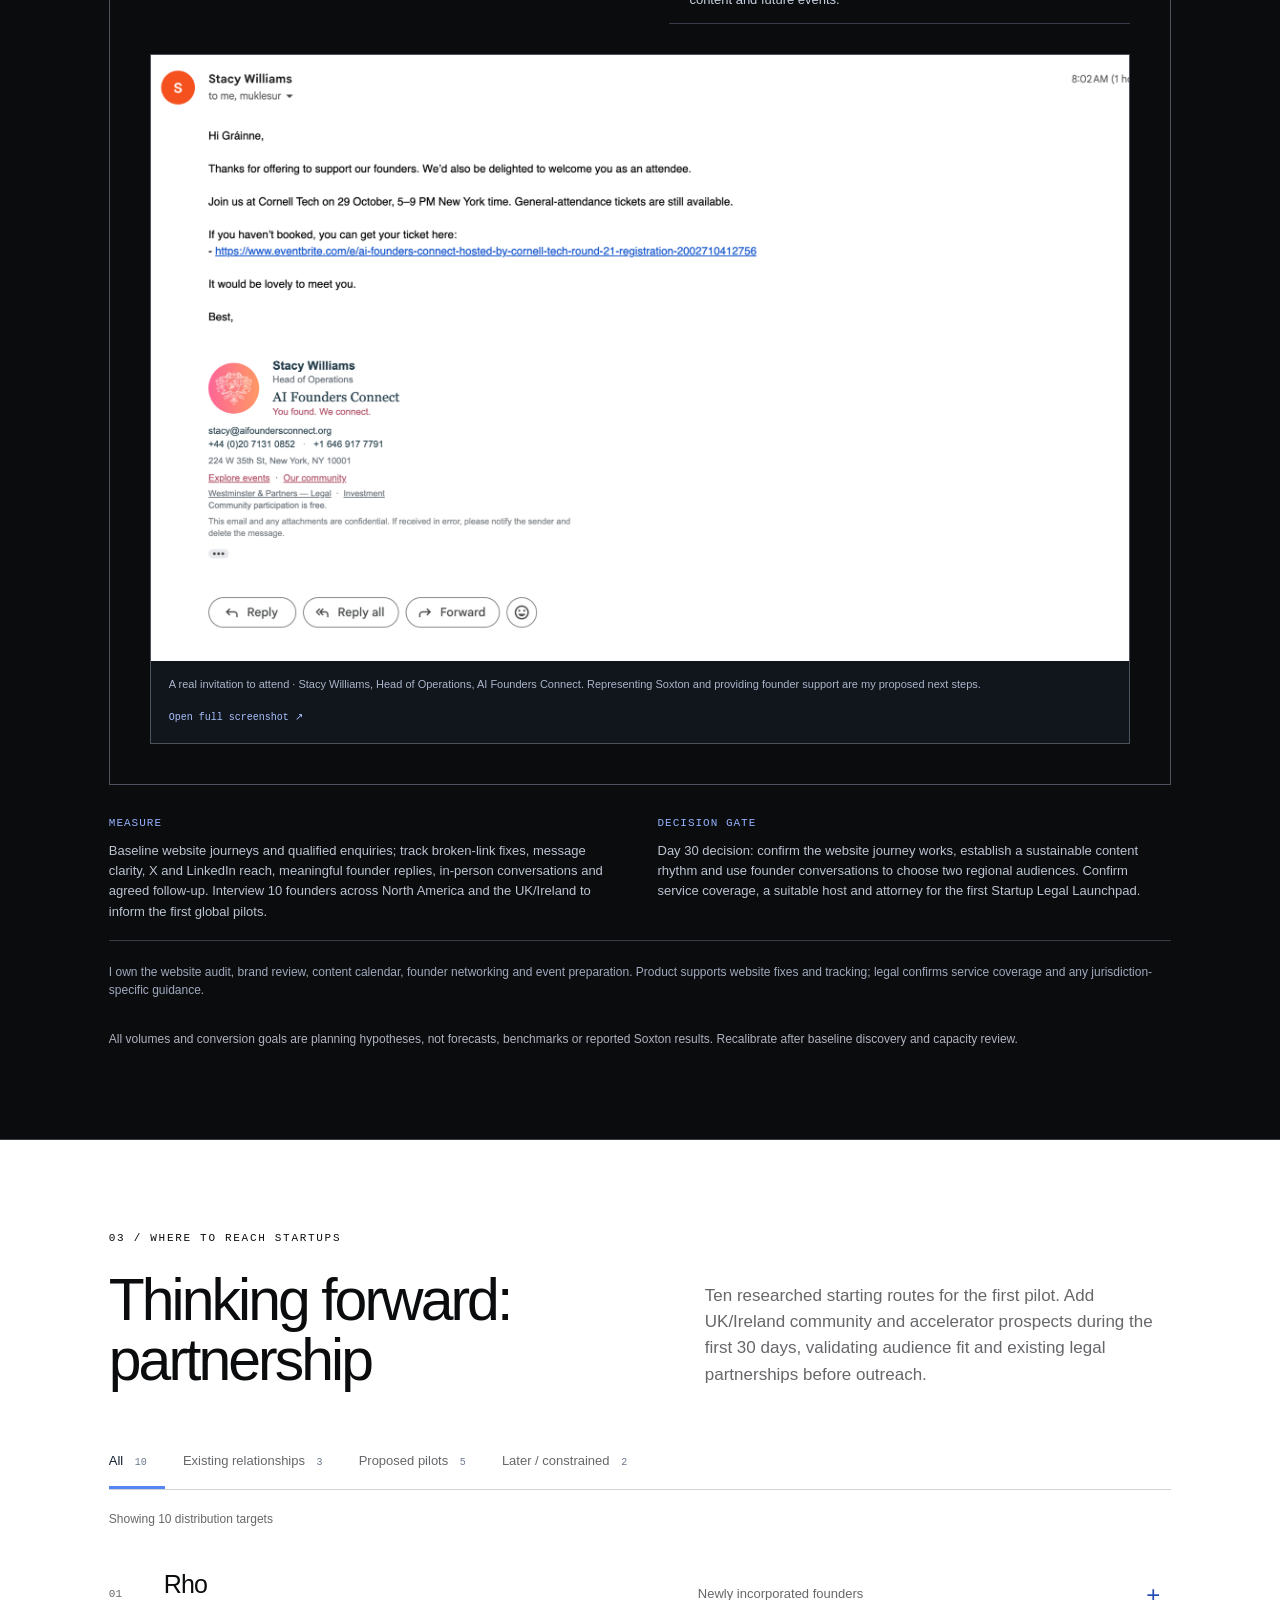
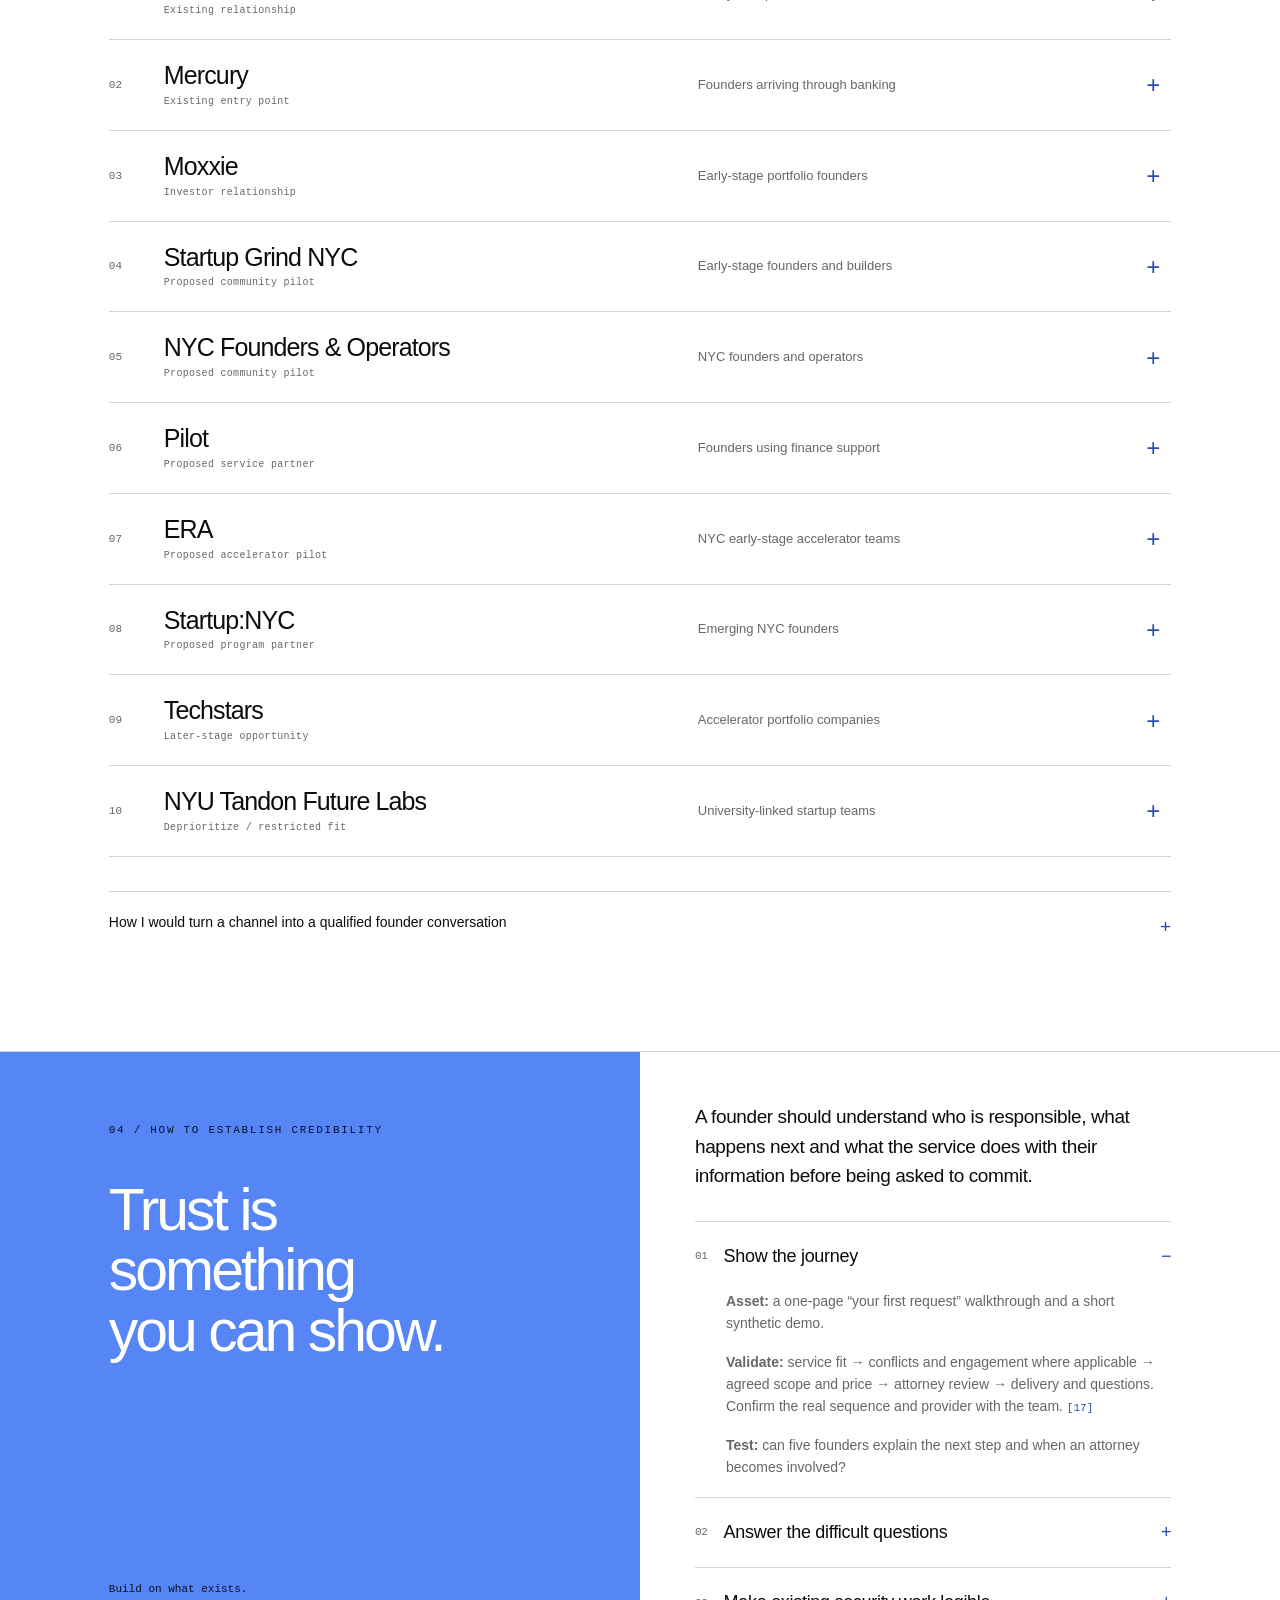
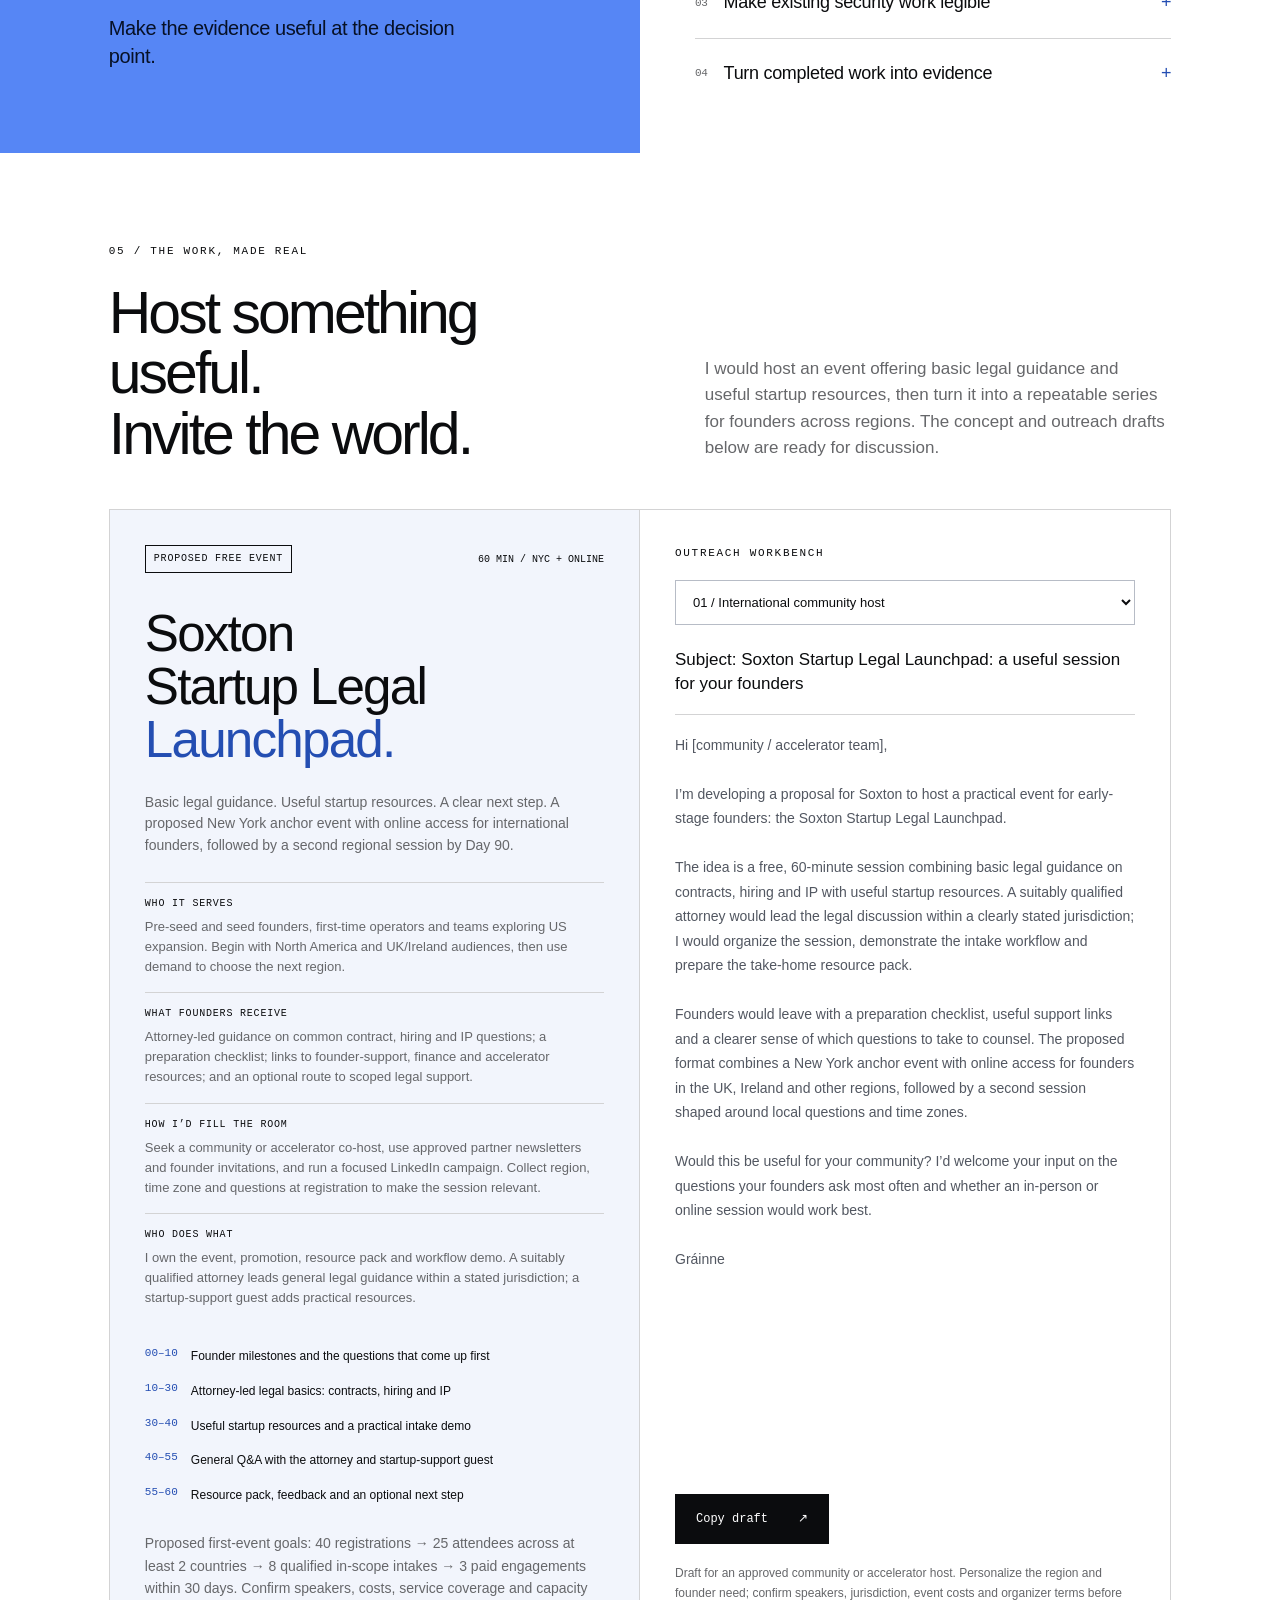
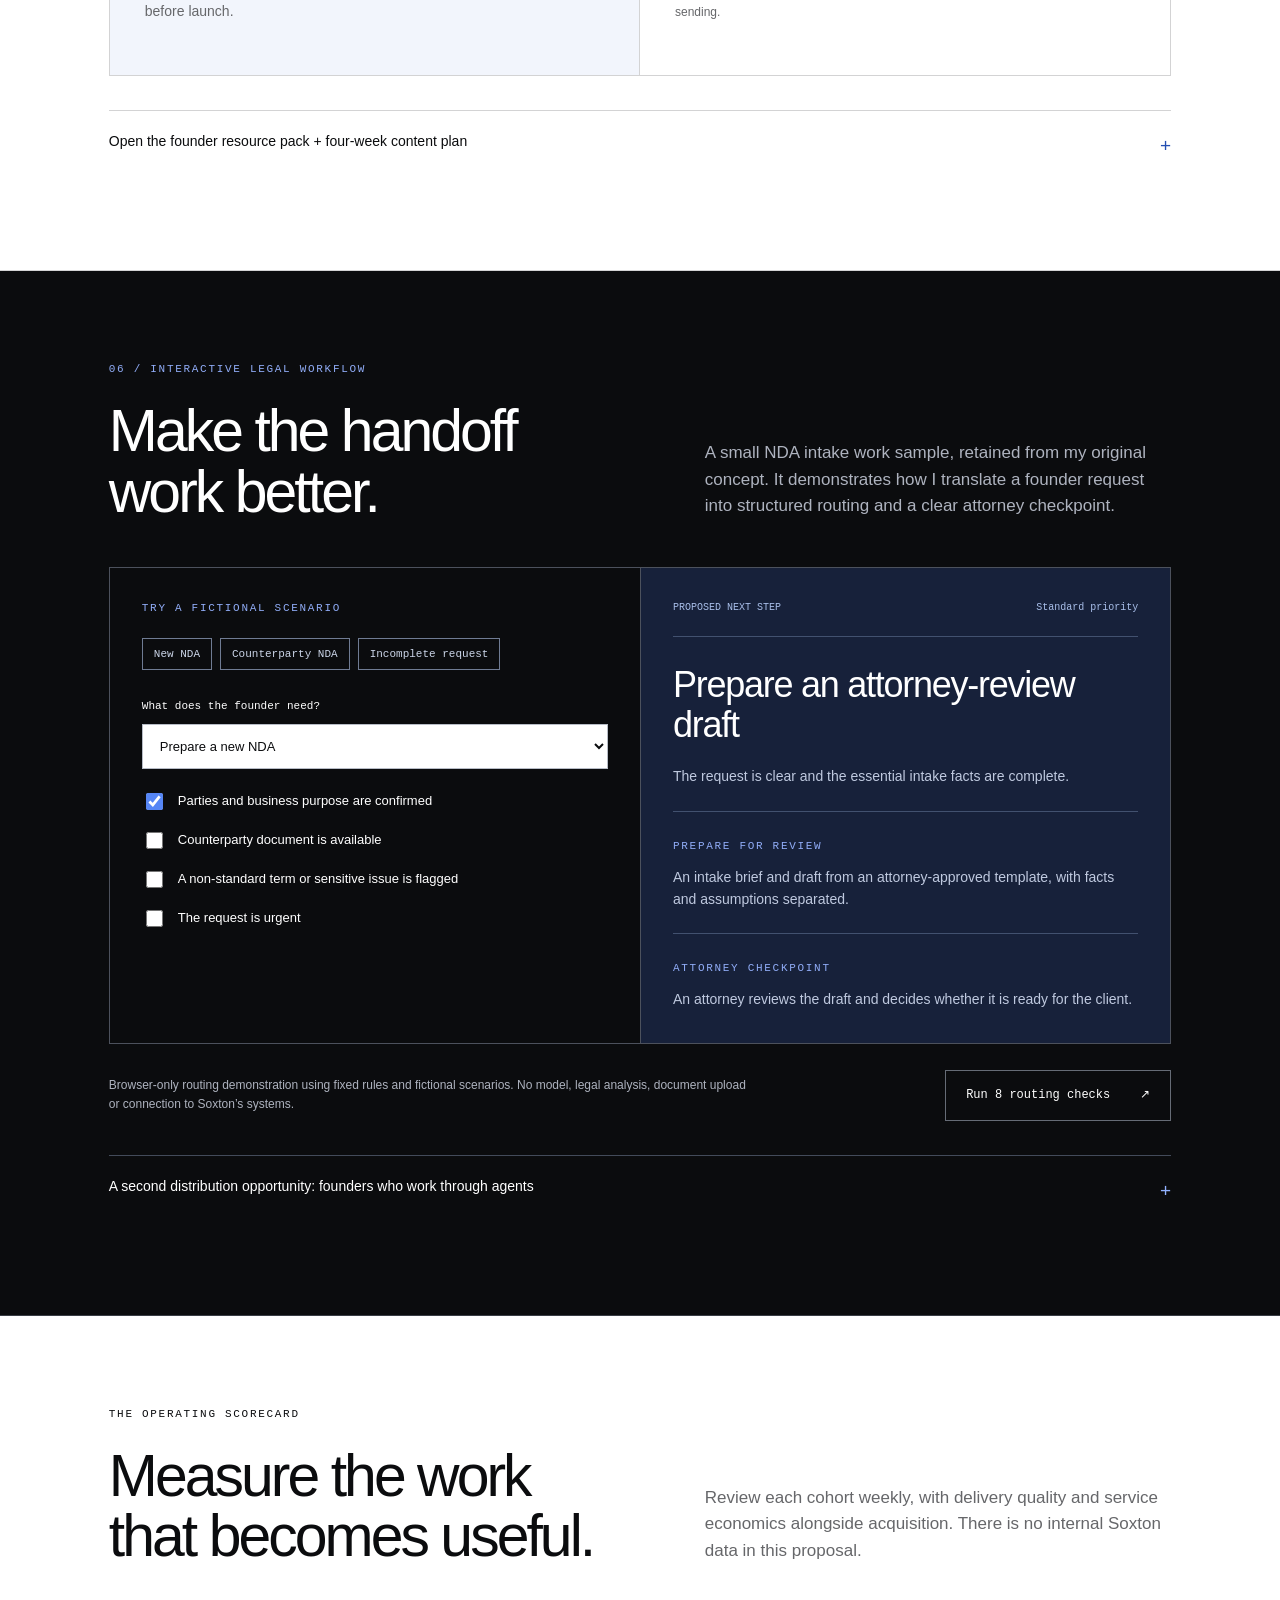
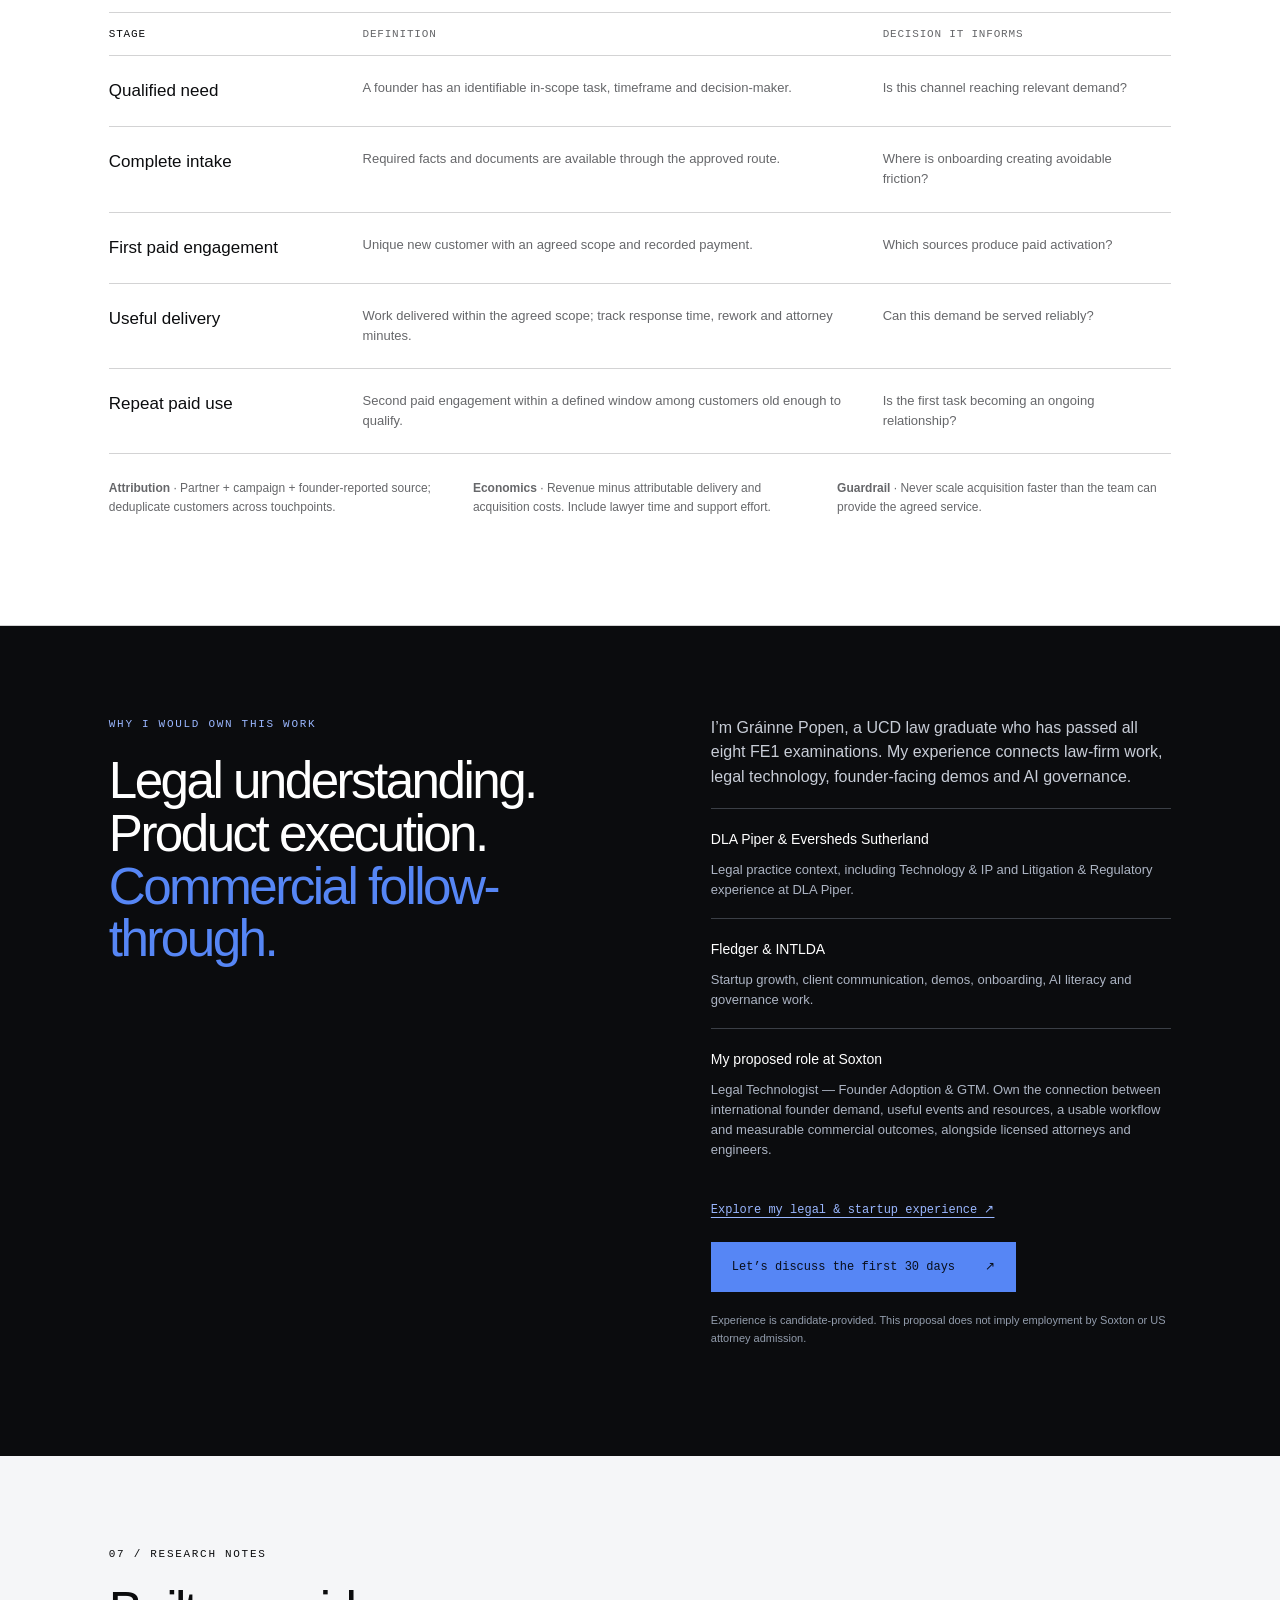
==== commit 0d162cf9: "Set Global future directly after Startup growth in the hero tagline" ====
--- a/index.html
+++ b/index.html
@@ -5,7 +5,7 @@
 <header class="topbar"><a class="wordmark" href="#top" aria-label="Soxton proposal home">soxton<span> / a growth proposal</span></a><div class="topright"><span class="author-tag">GRÁINNE POPEN</span><button id="menuToggle" aria-expanded="false" aria-controls="navigation">Explore <span aria-hidden="true">+</span></button></div></header><nav class="page-tabs" aria-label="Proposal pages"><a href="index.html?v=experience" aria-current="page">90-day plan</a><a href="experience.html">My experience</a></nav>
 <nav id="navigation" aria-label="Main navigation" hidden><a href="experience.html">My experience <span>GRÁINNE POPEN</span></a><a href="#problems">Current problems <span>START HERE</span></a><a href="#global">Bring Soxton global <span>THE AMBITION</span></a><a href="#thesis">The opportunity <span>01</span></a><a href="#plan">30 / 60 / 90 <span>02</span></a><a href="#channels">Startup channels <span>03</span></a><a href="#trust">Building credibility <span>04</span></a><a href="#workbench">The work, made real <span>05</span></a><a href="#demo">Workflow demo <span>06</span></a><a href="#sources">Research & sources <span>07</span></a></nav>
 <main id="main">
-<section class="hero" id="top"><div class="architecture" aria-hidden="true"></div><div class="hero-inner"><p class="eyebrow">GLOBAL REACH × FOUNDER TRUST × STARTUP GROWTH</p><h1>Founder trust<br>Startup growth.<br>global future<br><span>First 90 days.</span></h1><p class="hero-lead">A practical plan to put Soxton in front of founders around the world through useful startup events, basic legal guidance, consistent content and trusted community partnerships.</p><div class="hero-bottom"><a class="button blue" href="#plan">Explore the plan <span>↗</span></a><p>Prepared by Gráinne Popen<br><span>Independent interview proposal · October 2026</span></p><a class="scroll" href="#problems" aria-label="Scroll to current problems">↓</a></div></div></section>
+<section class="hero" id="top"><div class="architecture" aria-hidden="true"></div><div class="hero-inner"><p class="eyebrow">GLOBAL REACH × FOUNDER TRUST × STARTUP GROWTH</p><h1>Founder trust<br>Startup growth.<br>Global future<br><span>First 90 days.</span></h1><p class="hero-lead">A practical plan to put Soxton in front of founders around the world through useful startup events, basic legal guidance, consistent content and trusted community partnerships.</p><div class="hero-bottom"><a class="button blue" href="#plan">Explore the plan <span>↗</span></a><p>Prepared by Gráinne Popen<br><span>Independent interview proposal · October 2026</span></p><a class="scroll" href="#problems" aria-label="Scroll to current problems">↓</a></div></div></section>
 <section class="section problems-section" id="problems" aria-labelledby="problems-heading">
 <div class="section-heading"><div><p class="eyebrow">MY STARTING POINT</p><h2 id="problems-heading">Current problems.</h2></div><p>Three priorities I would tackle first: fix the website journey, make content more consistent and build a much bigger presence among startups worldwide.</p></div>
 <div class="problem-grid">
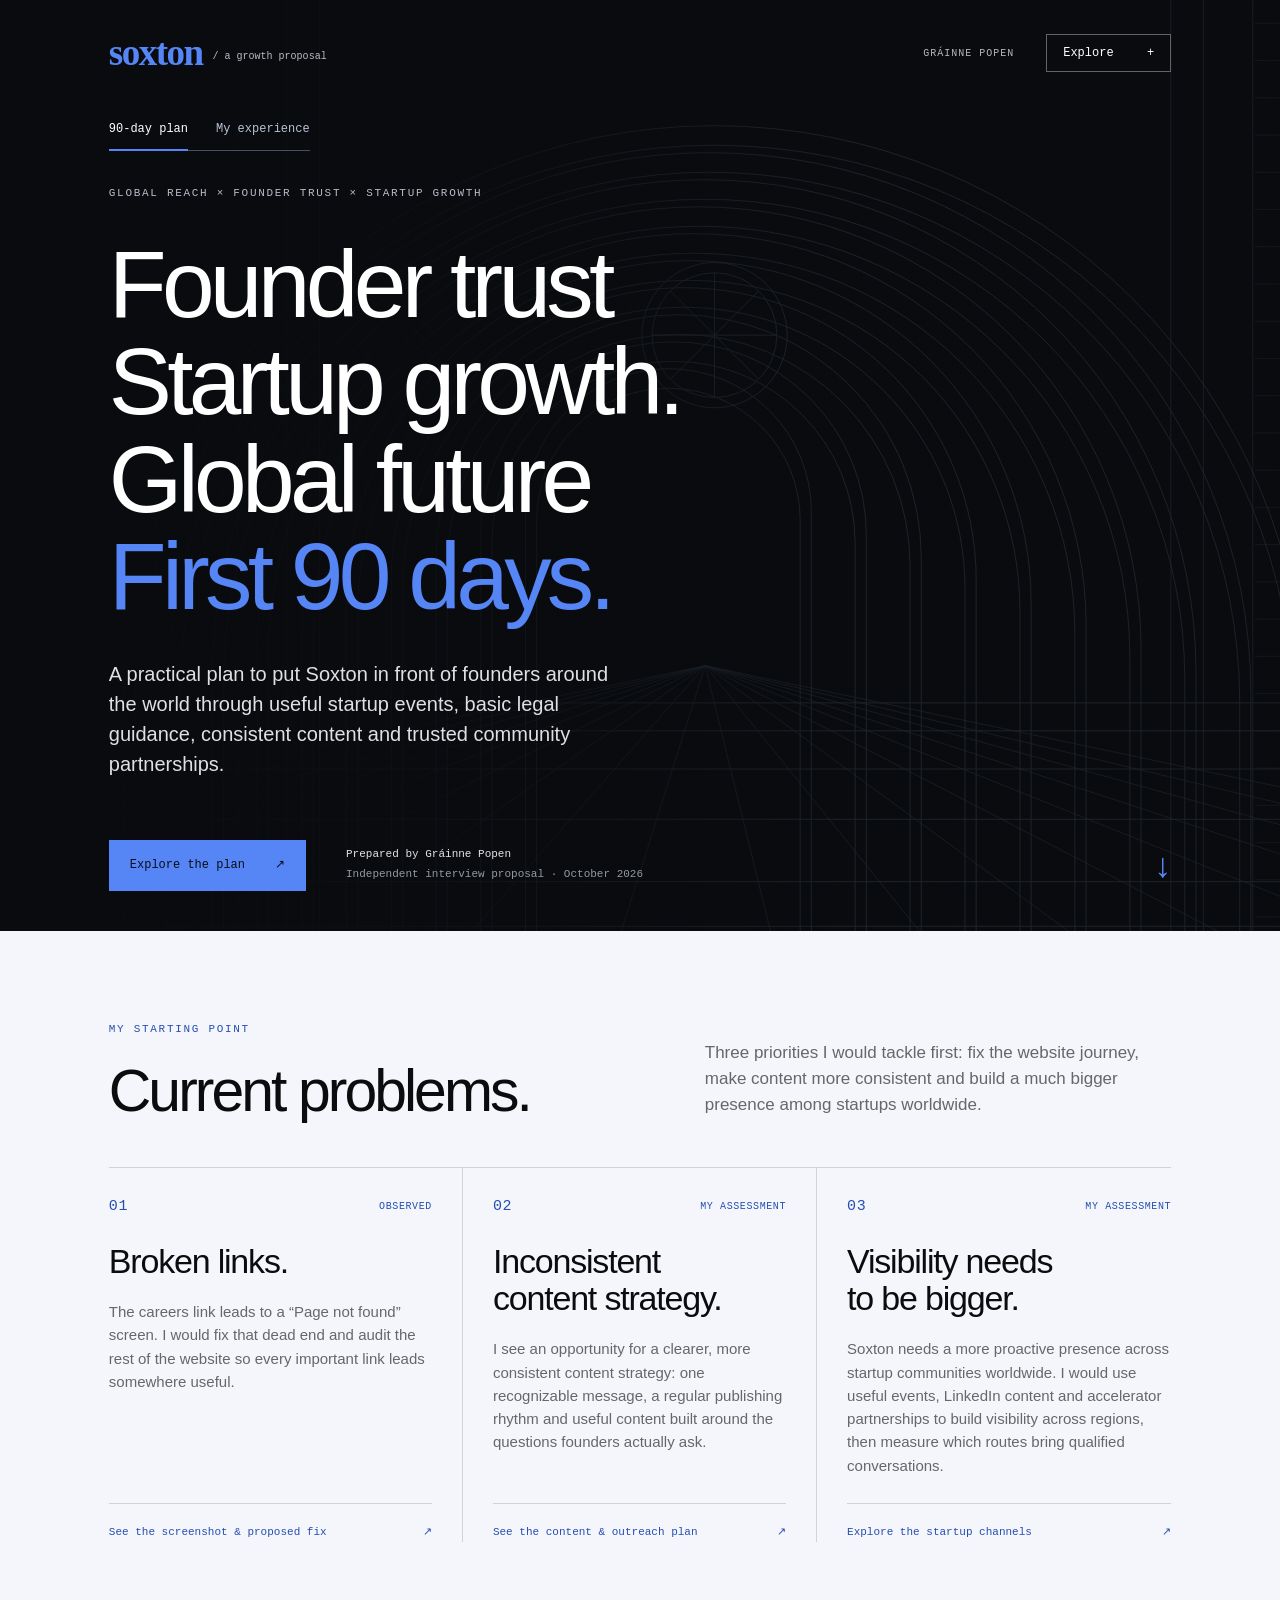
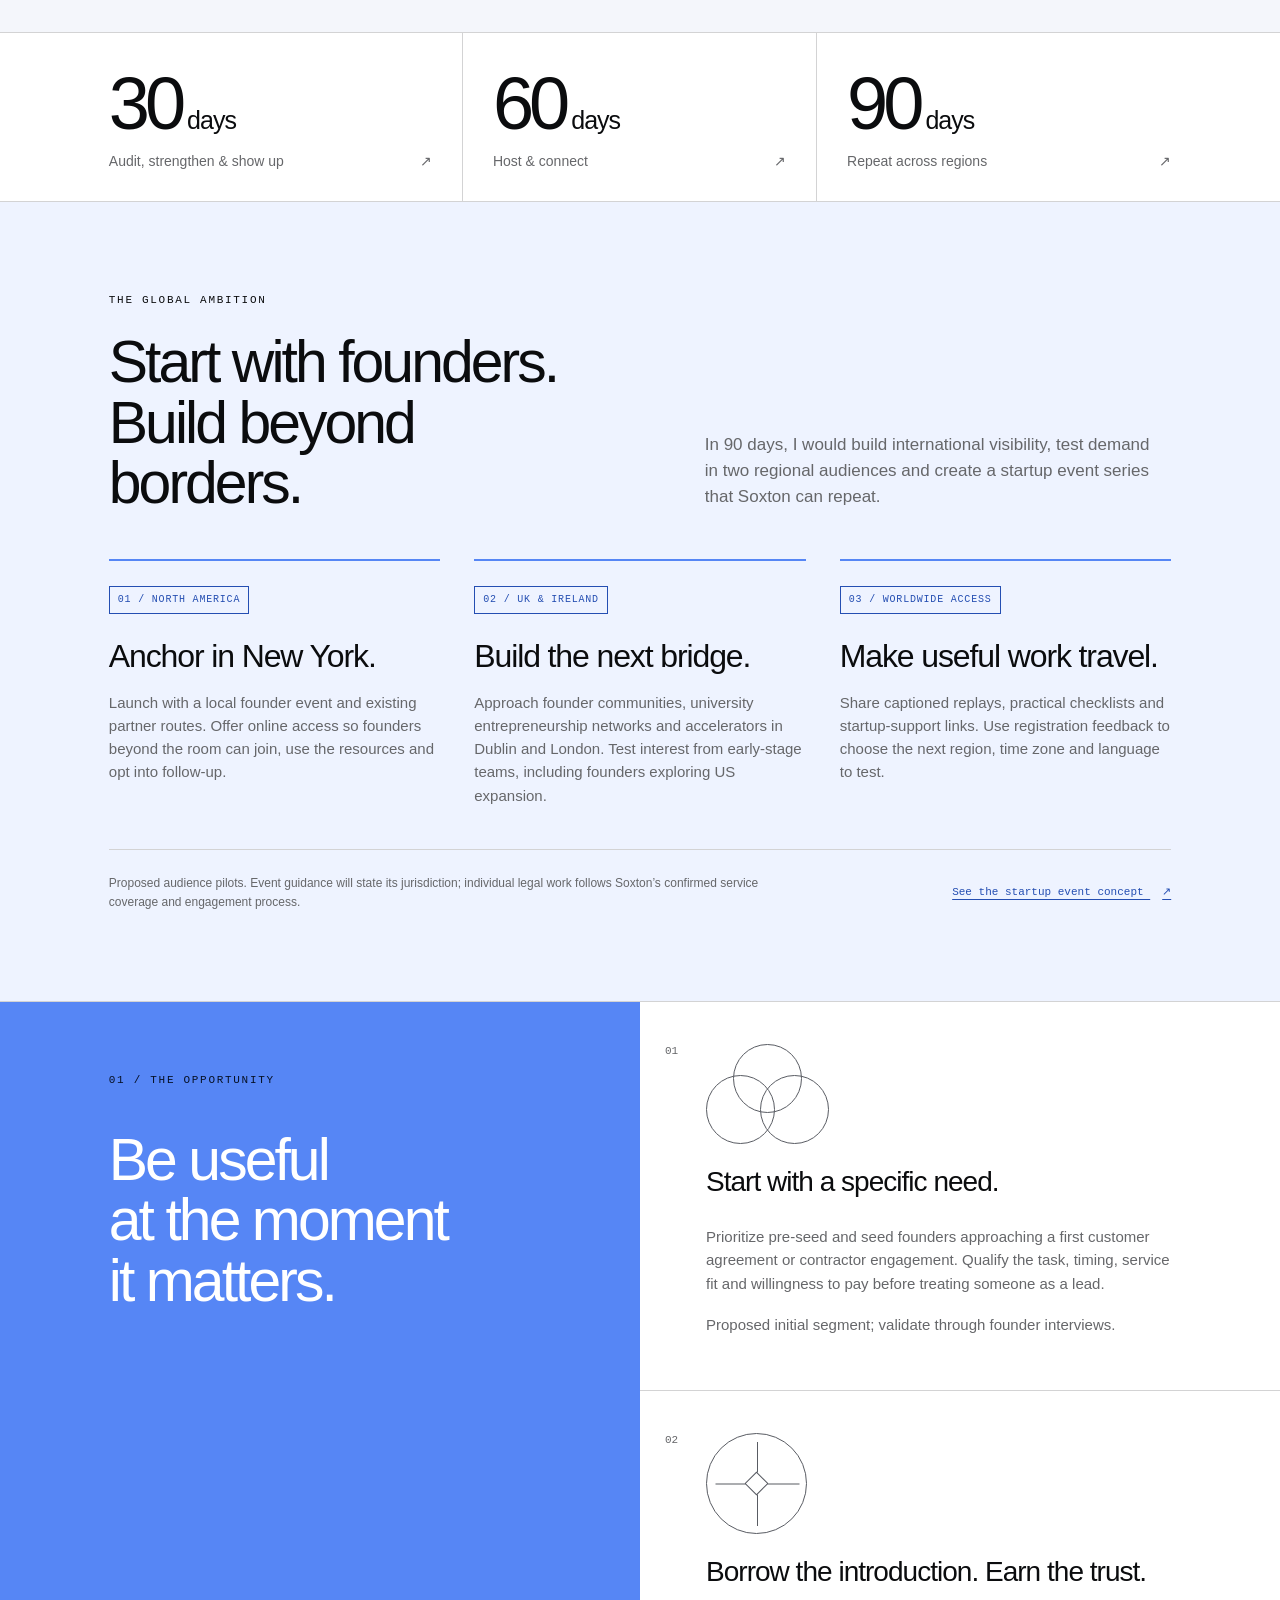
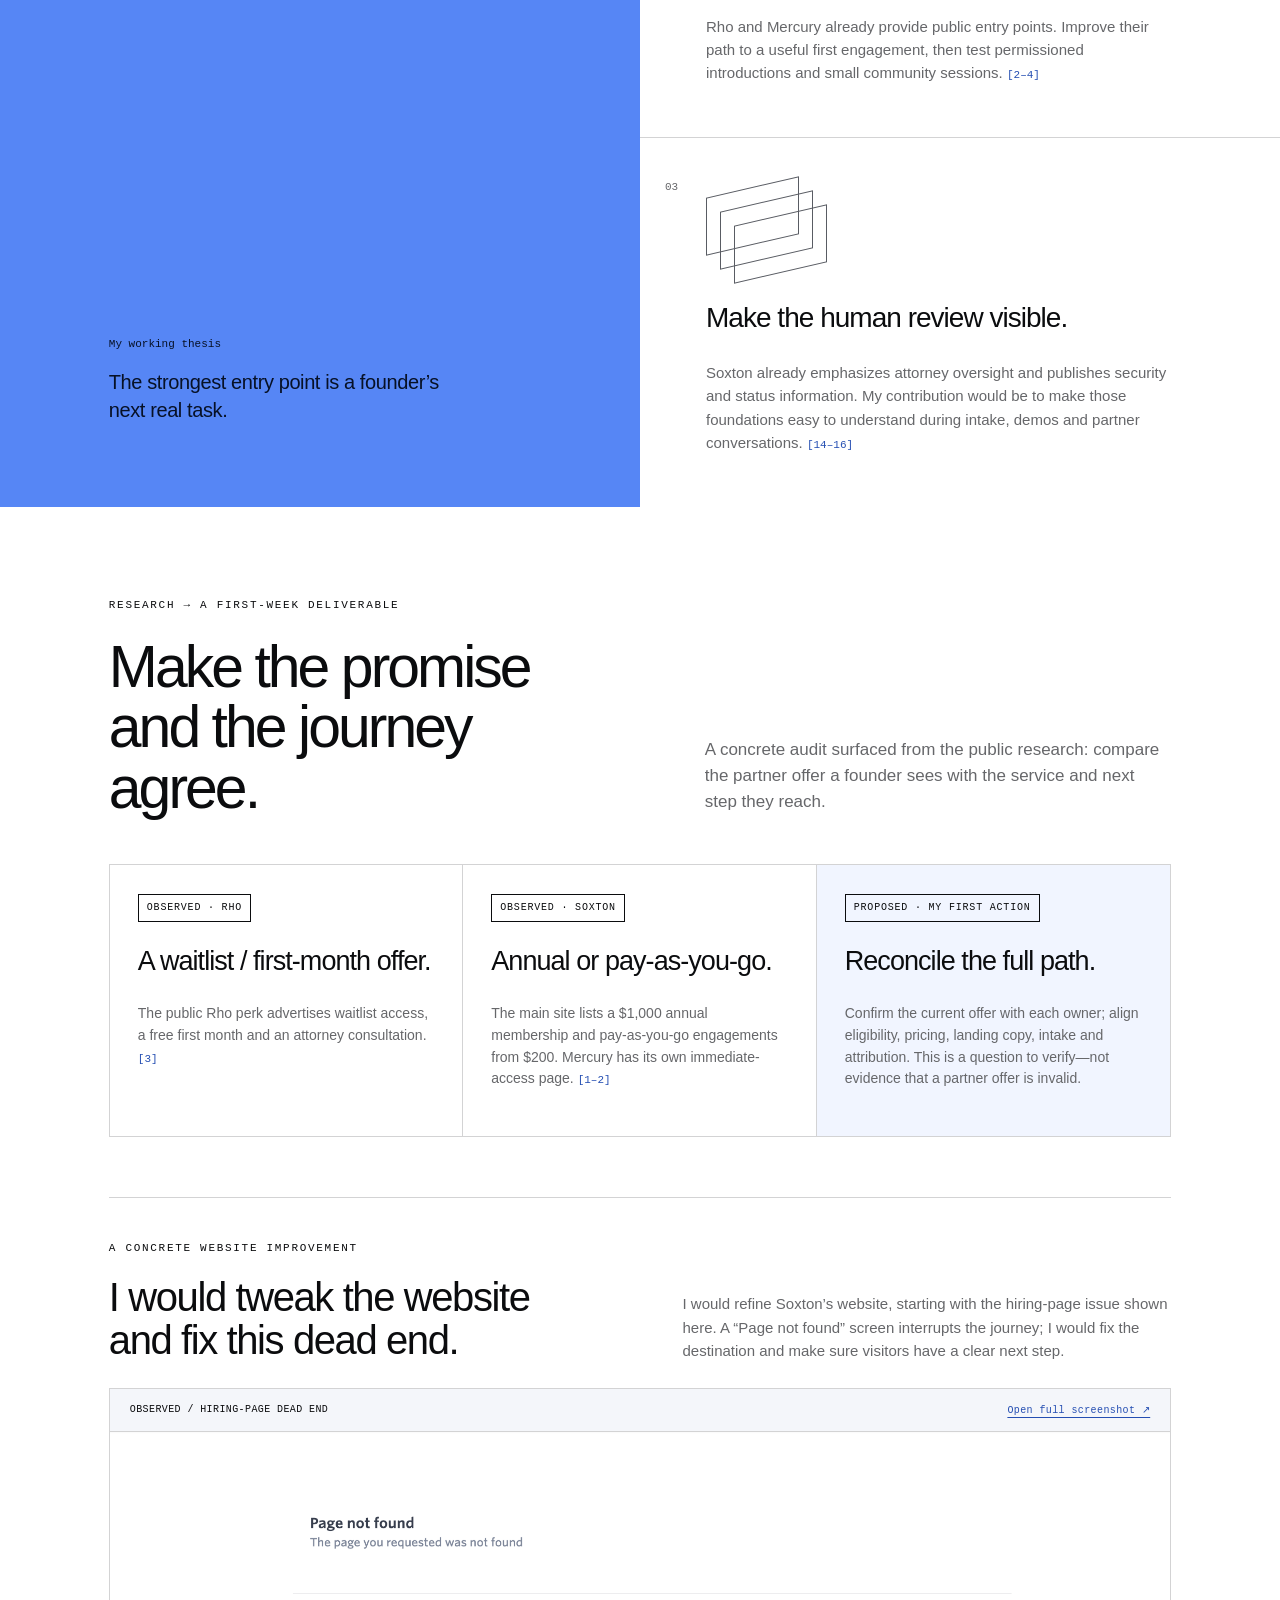
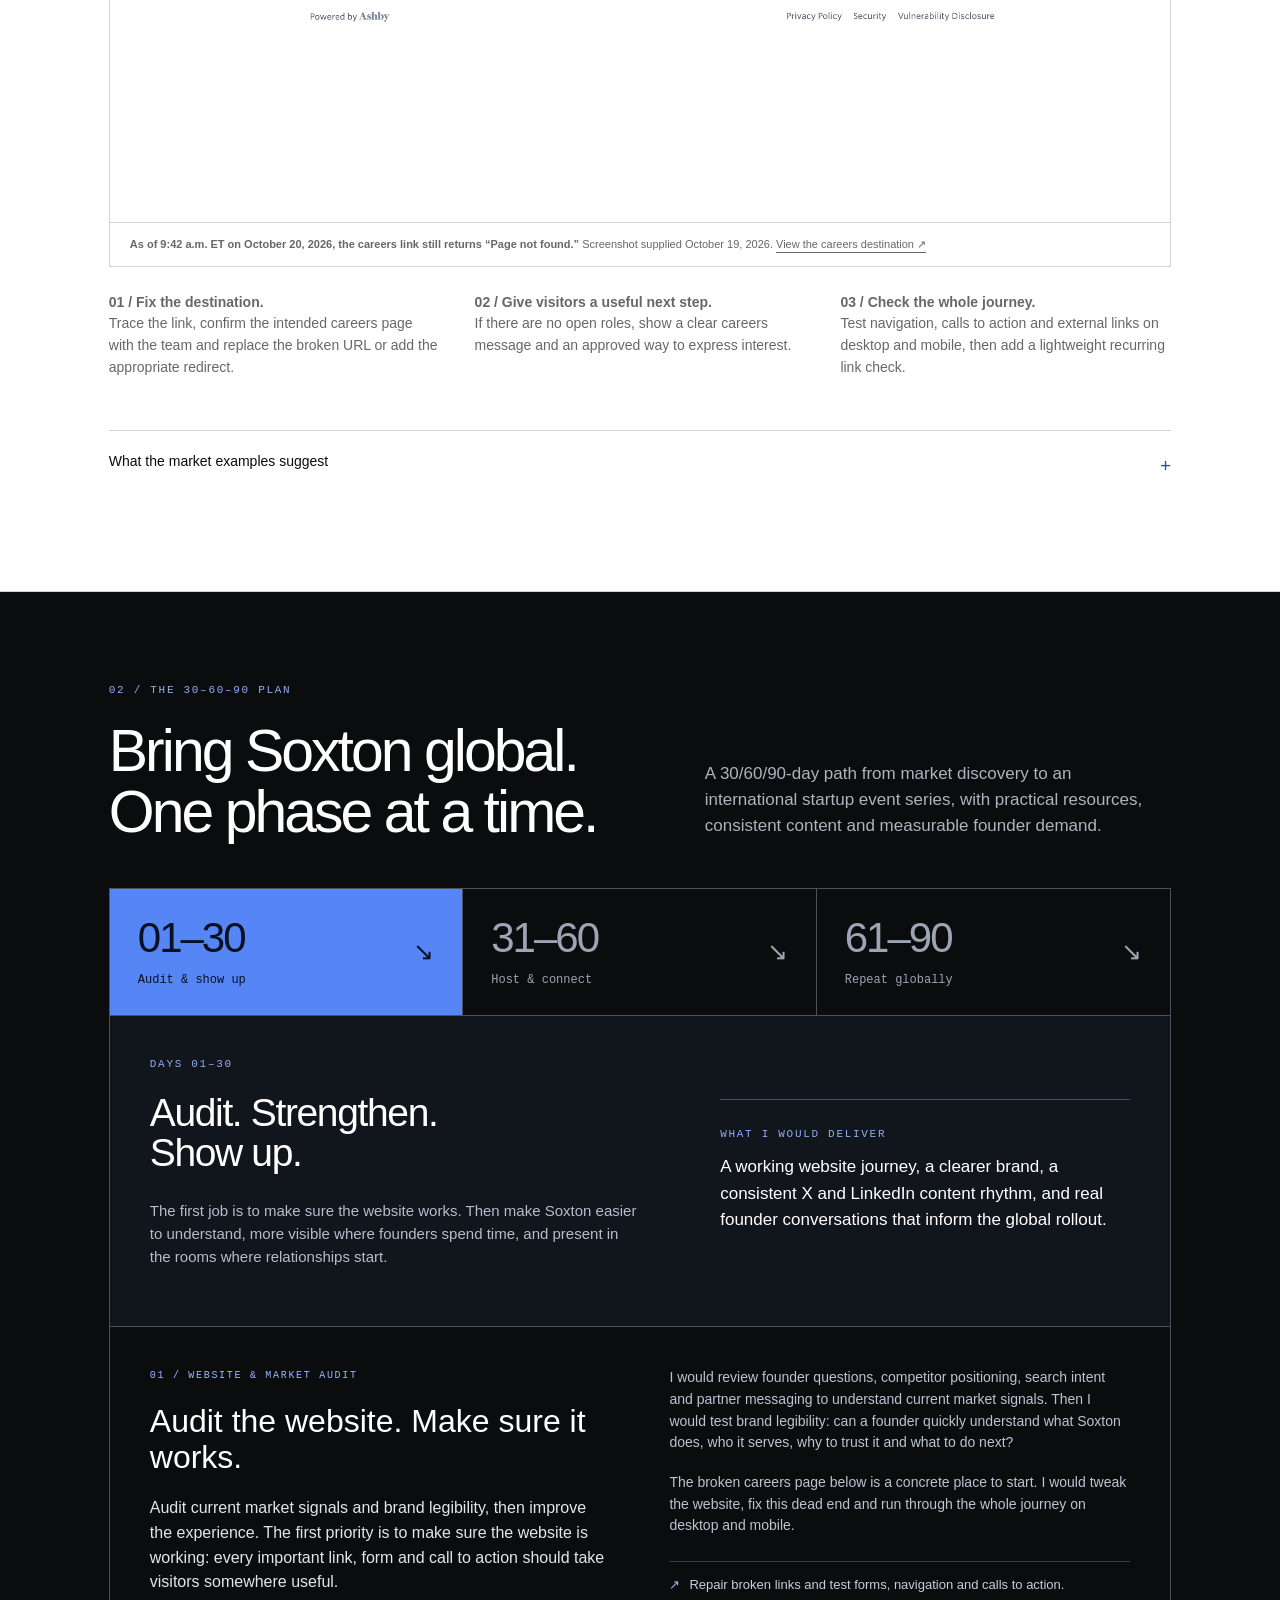
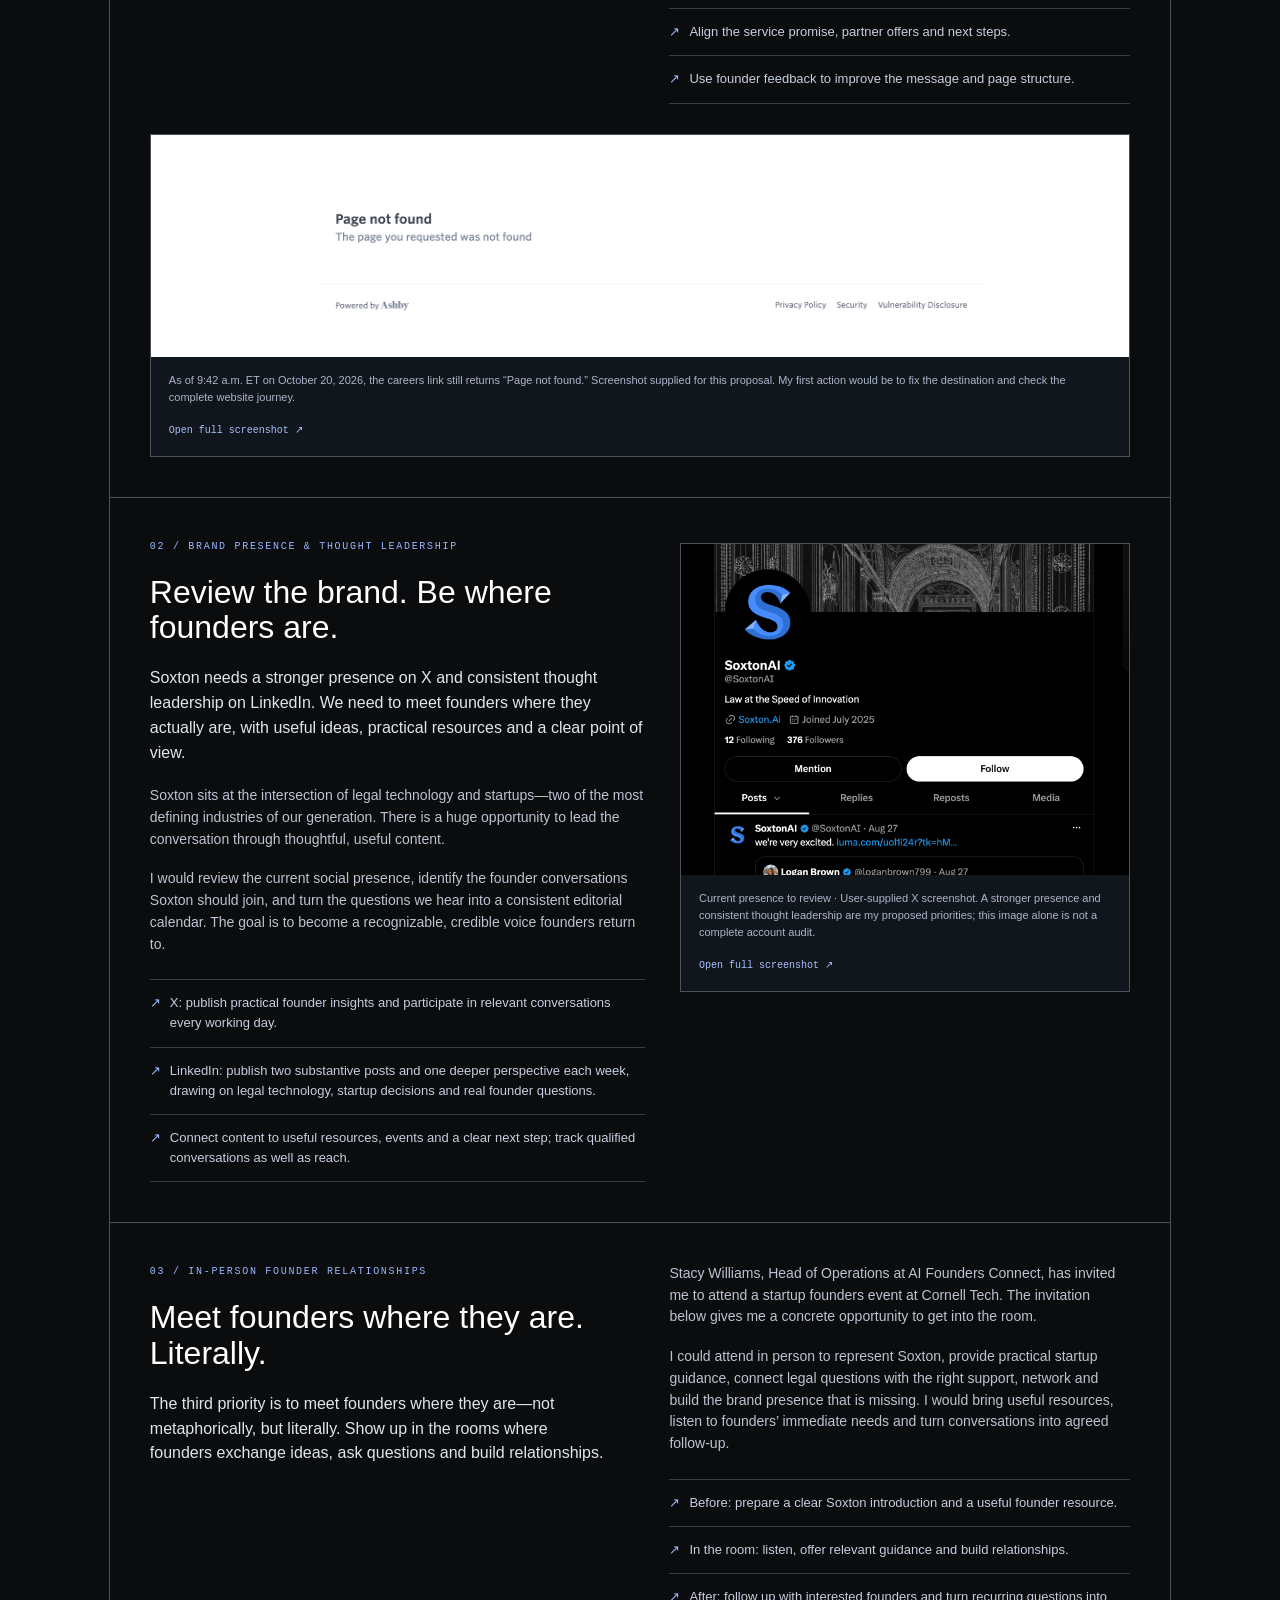
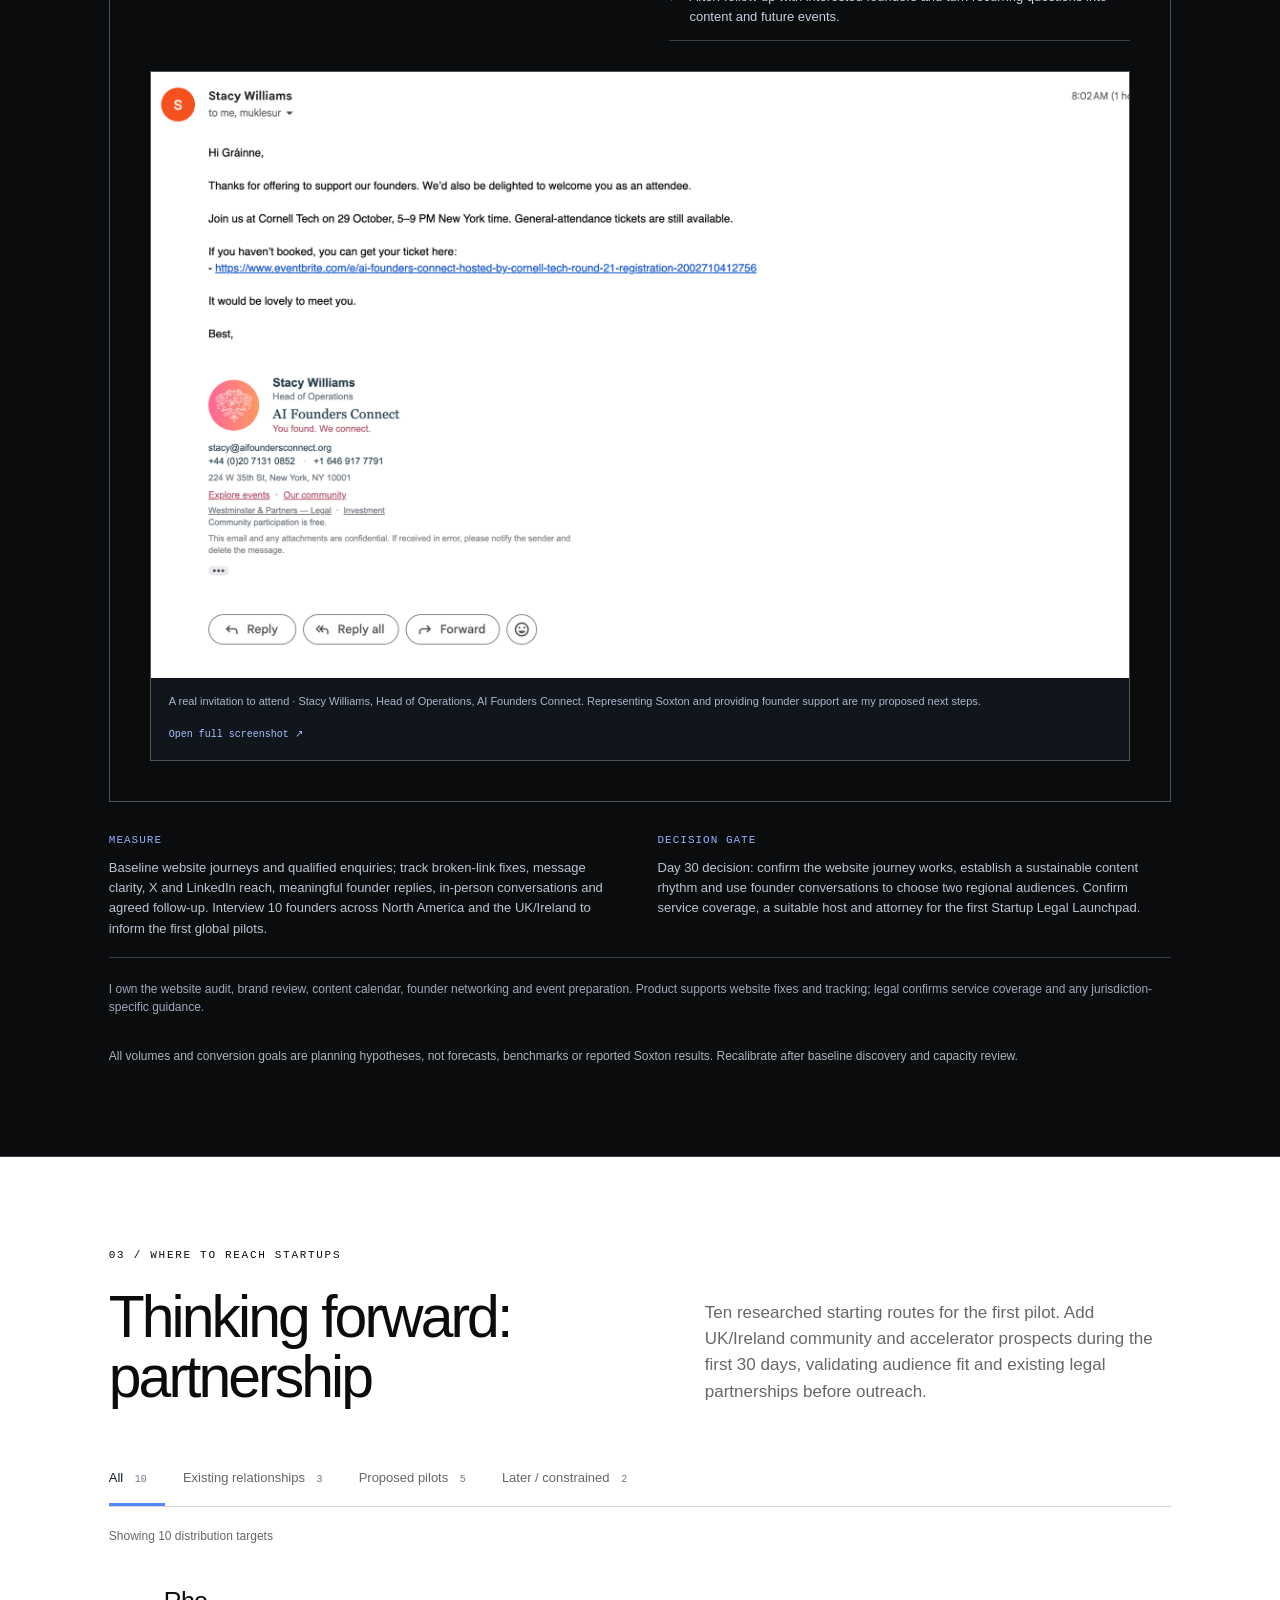
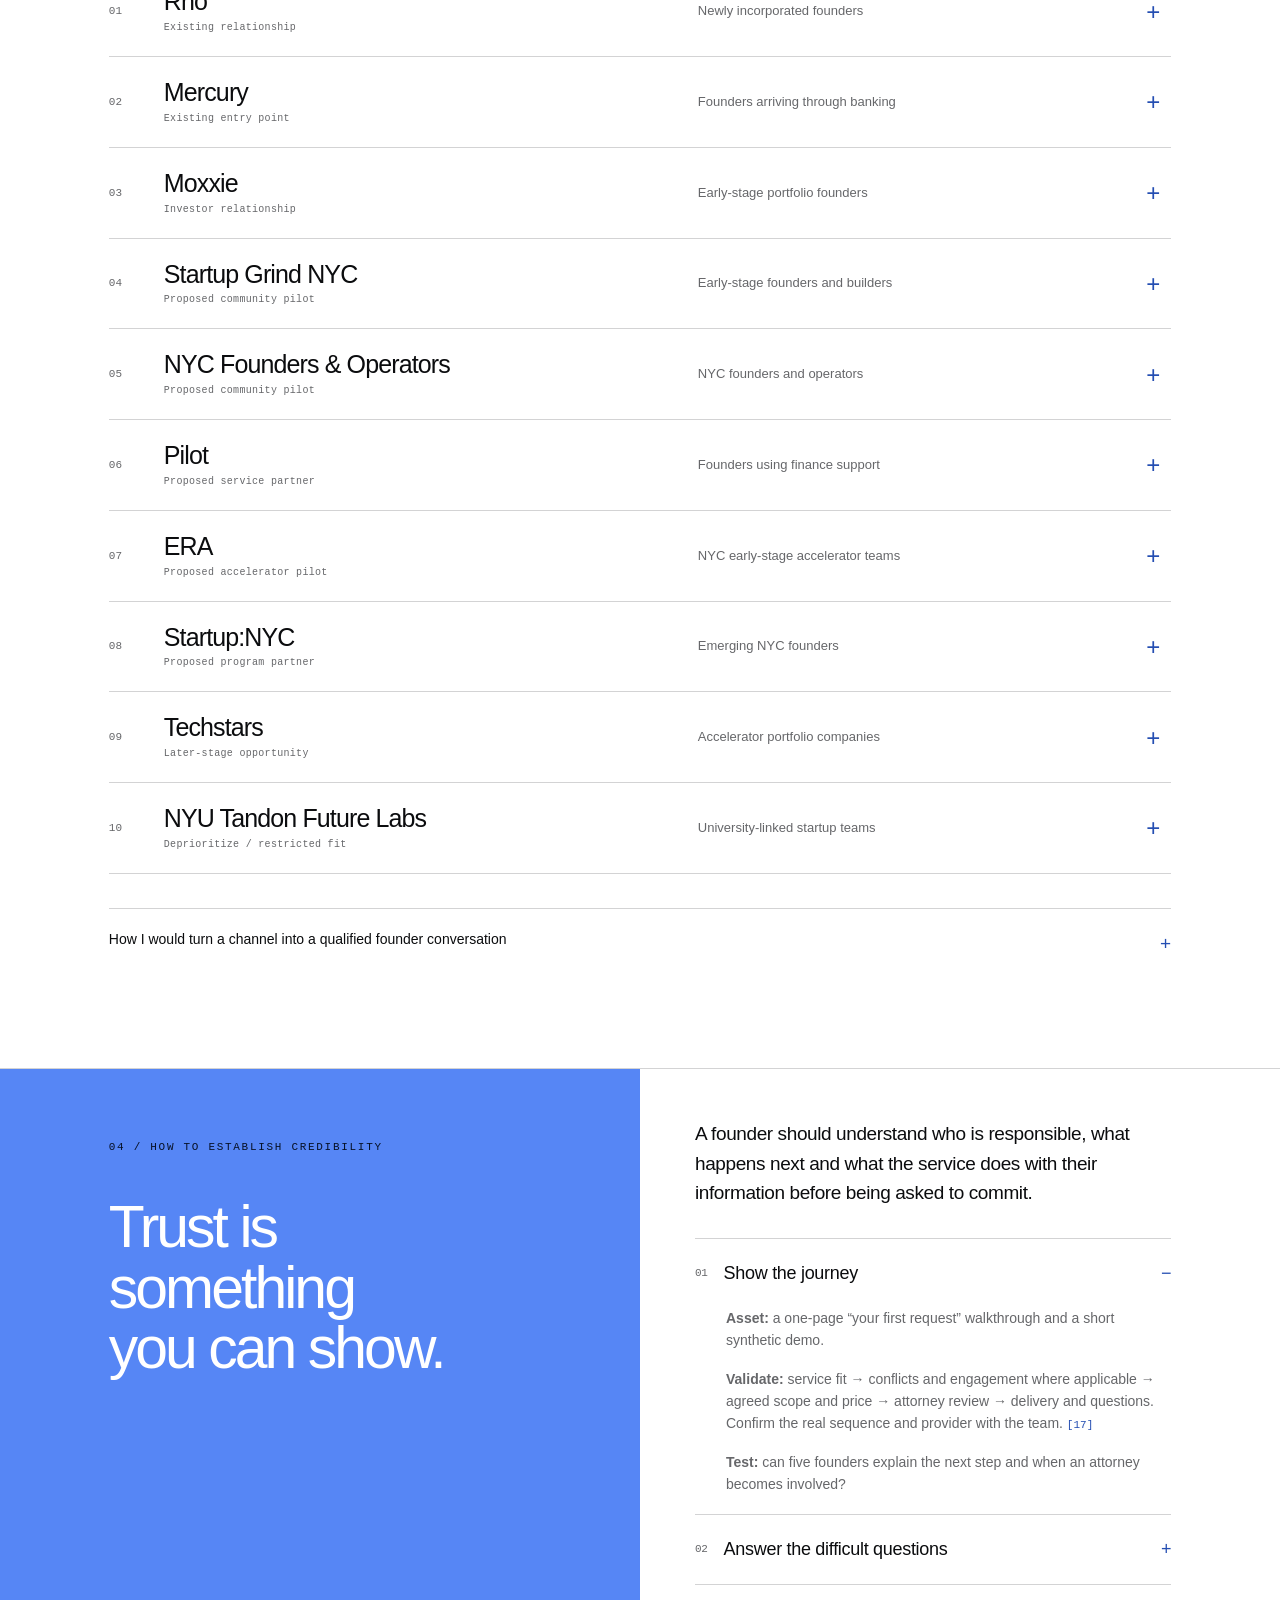
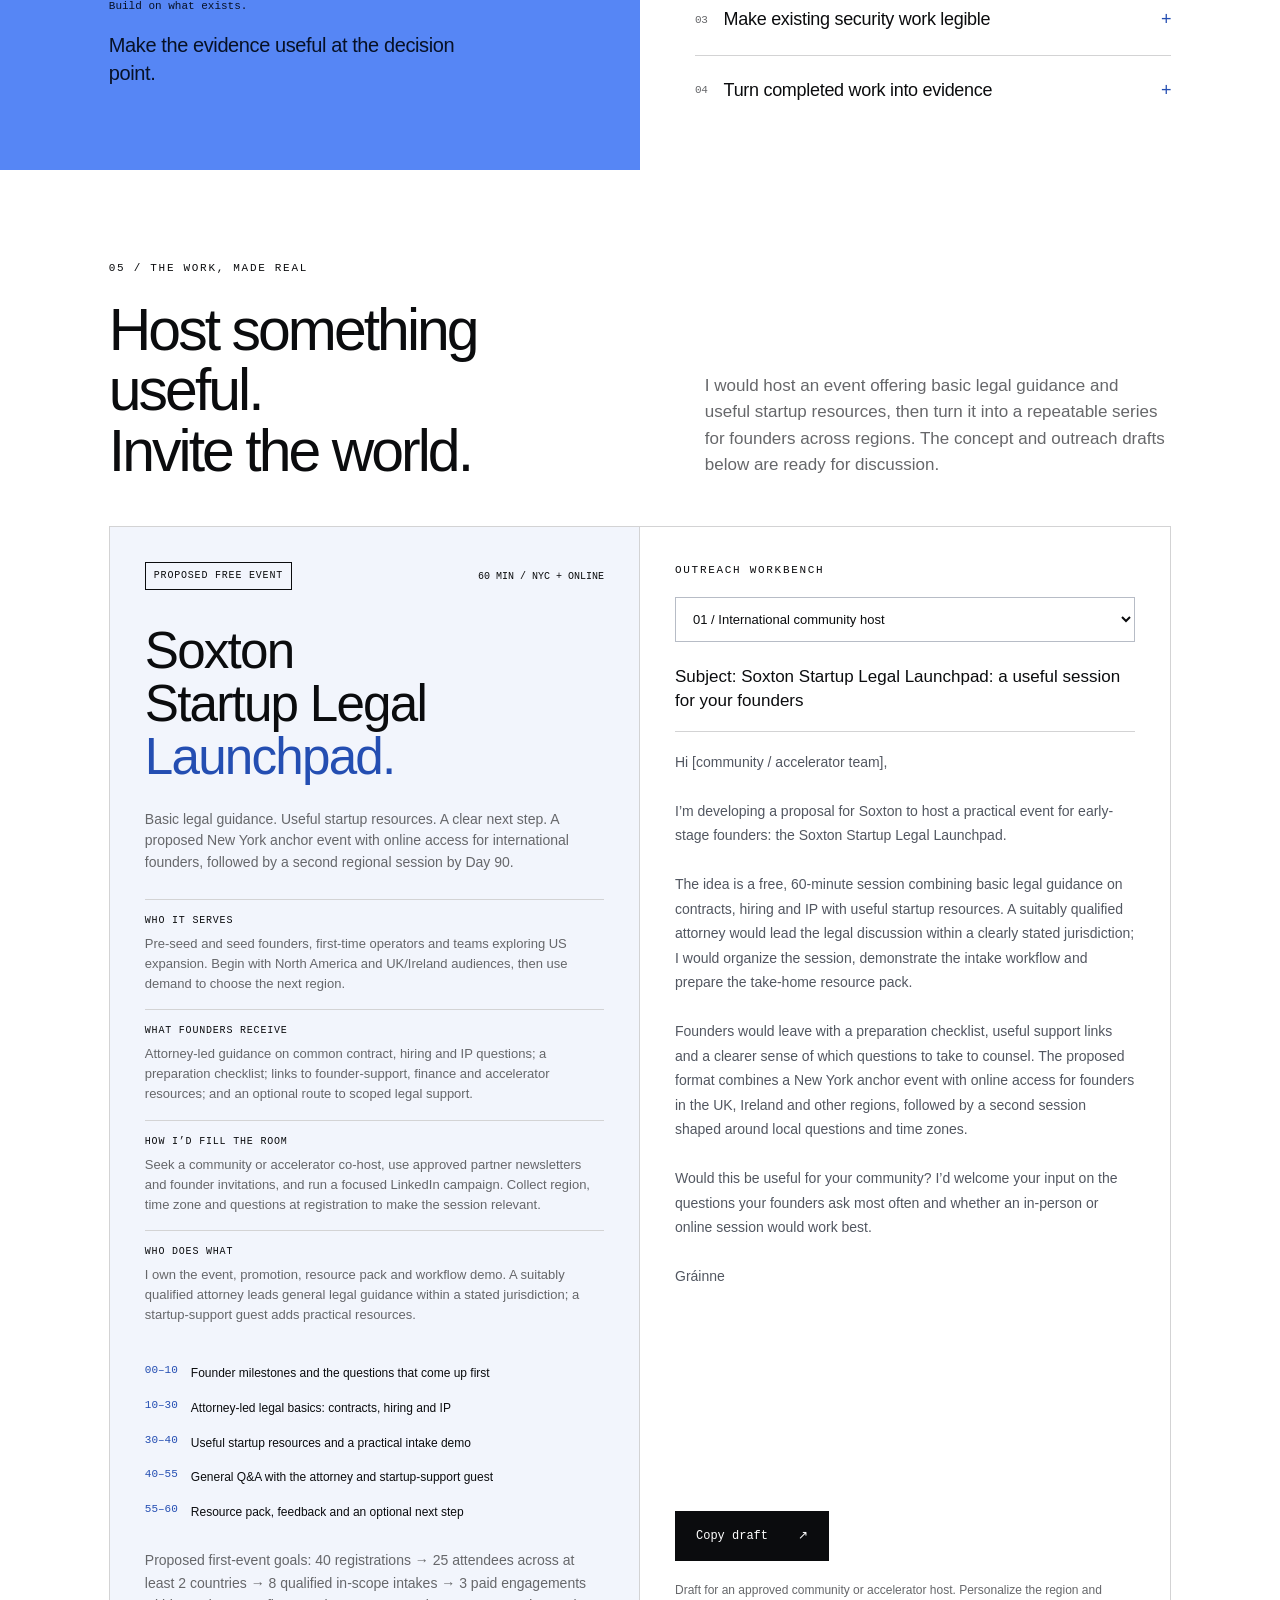
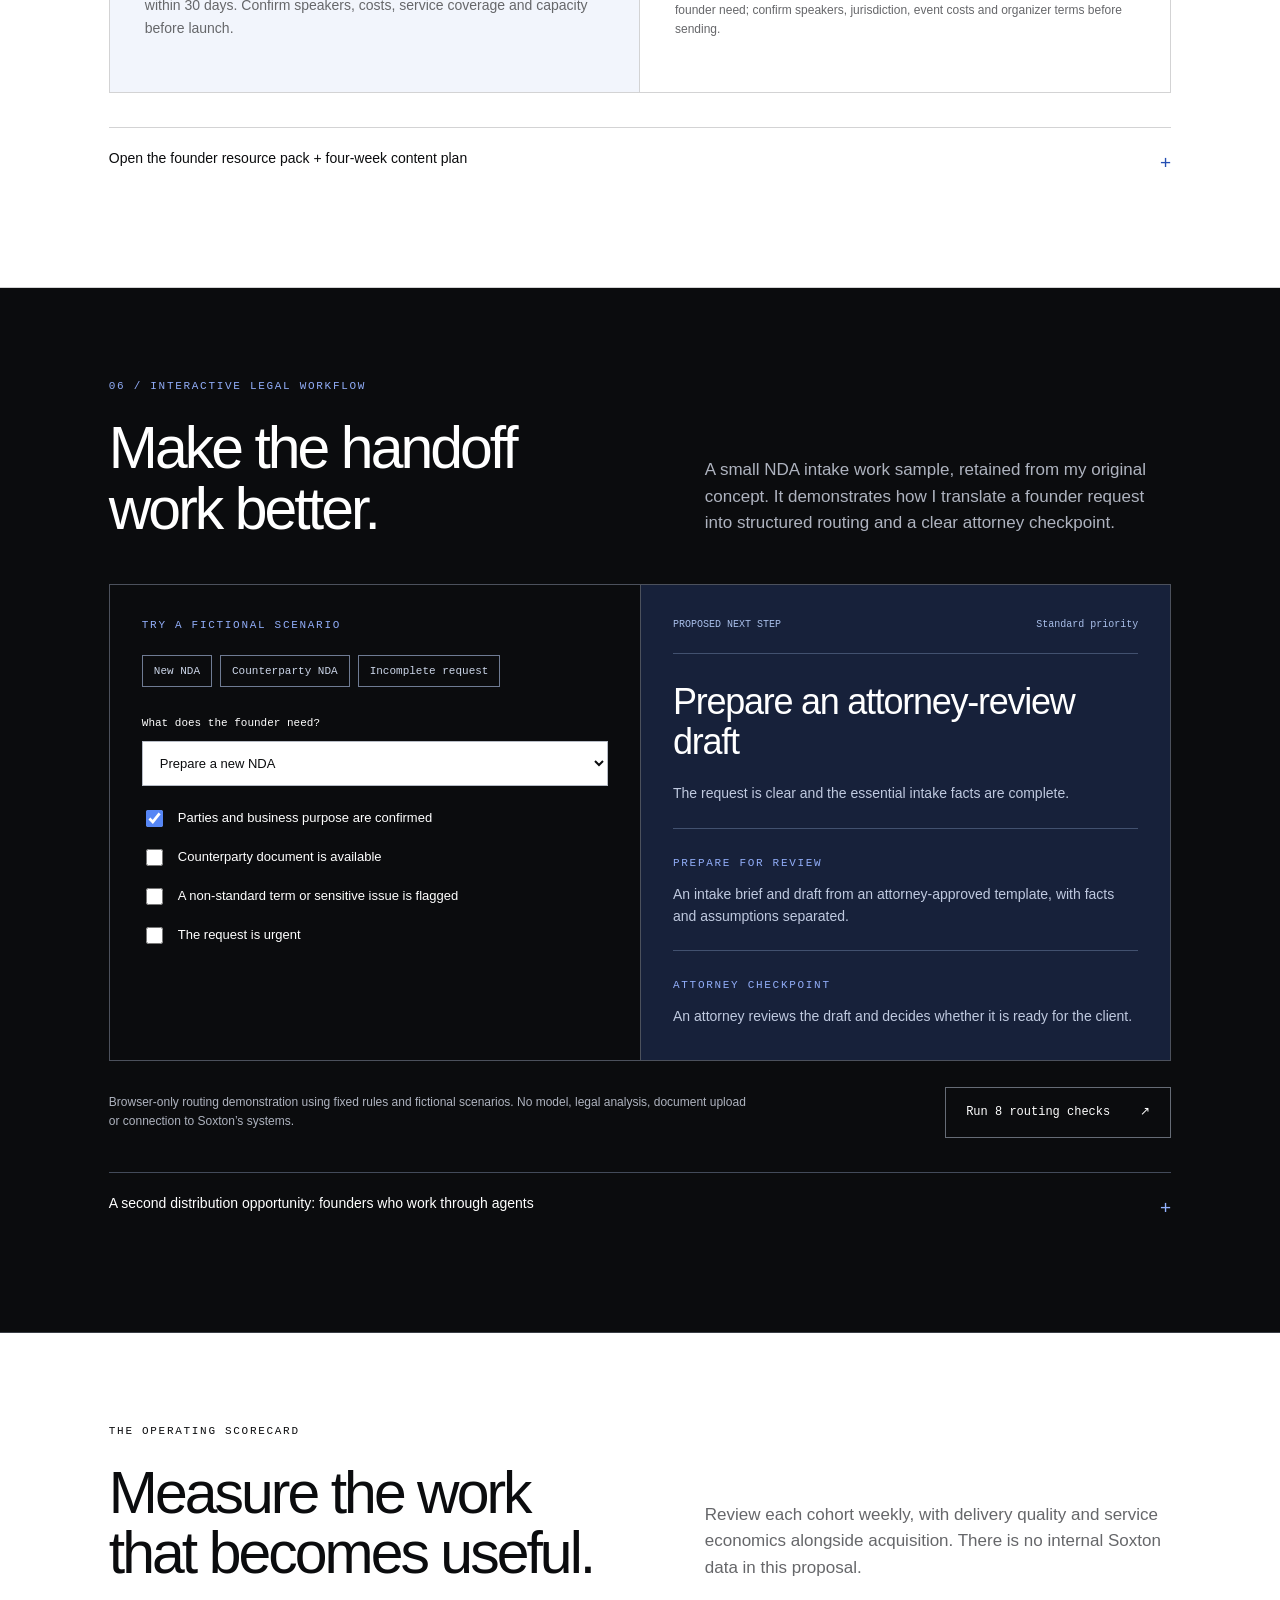
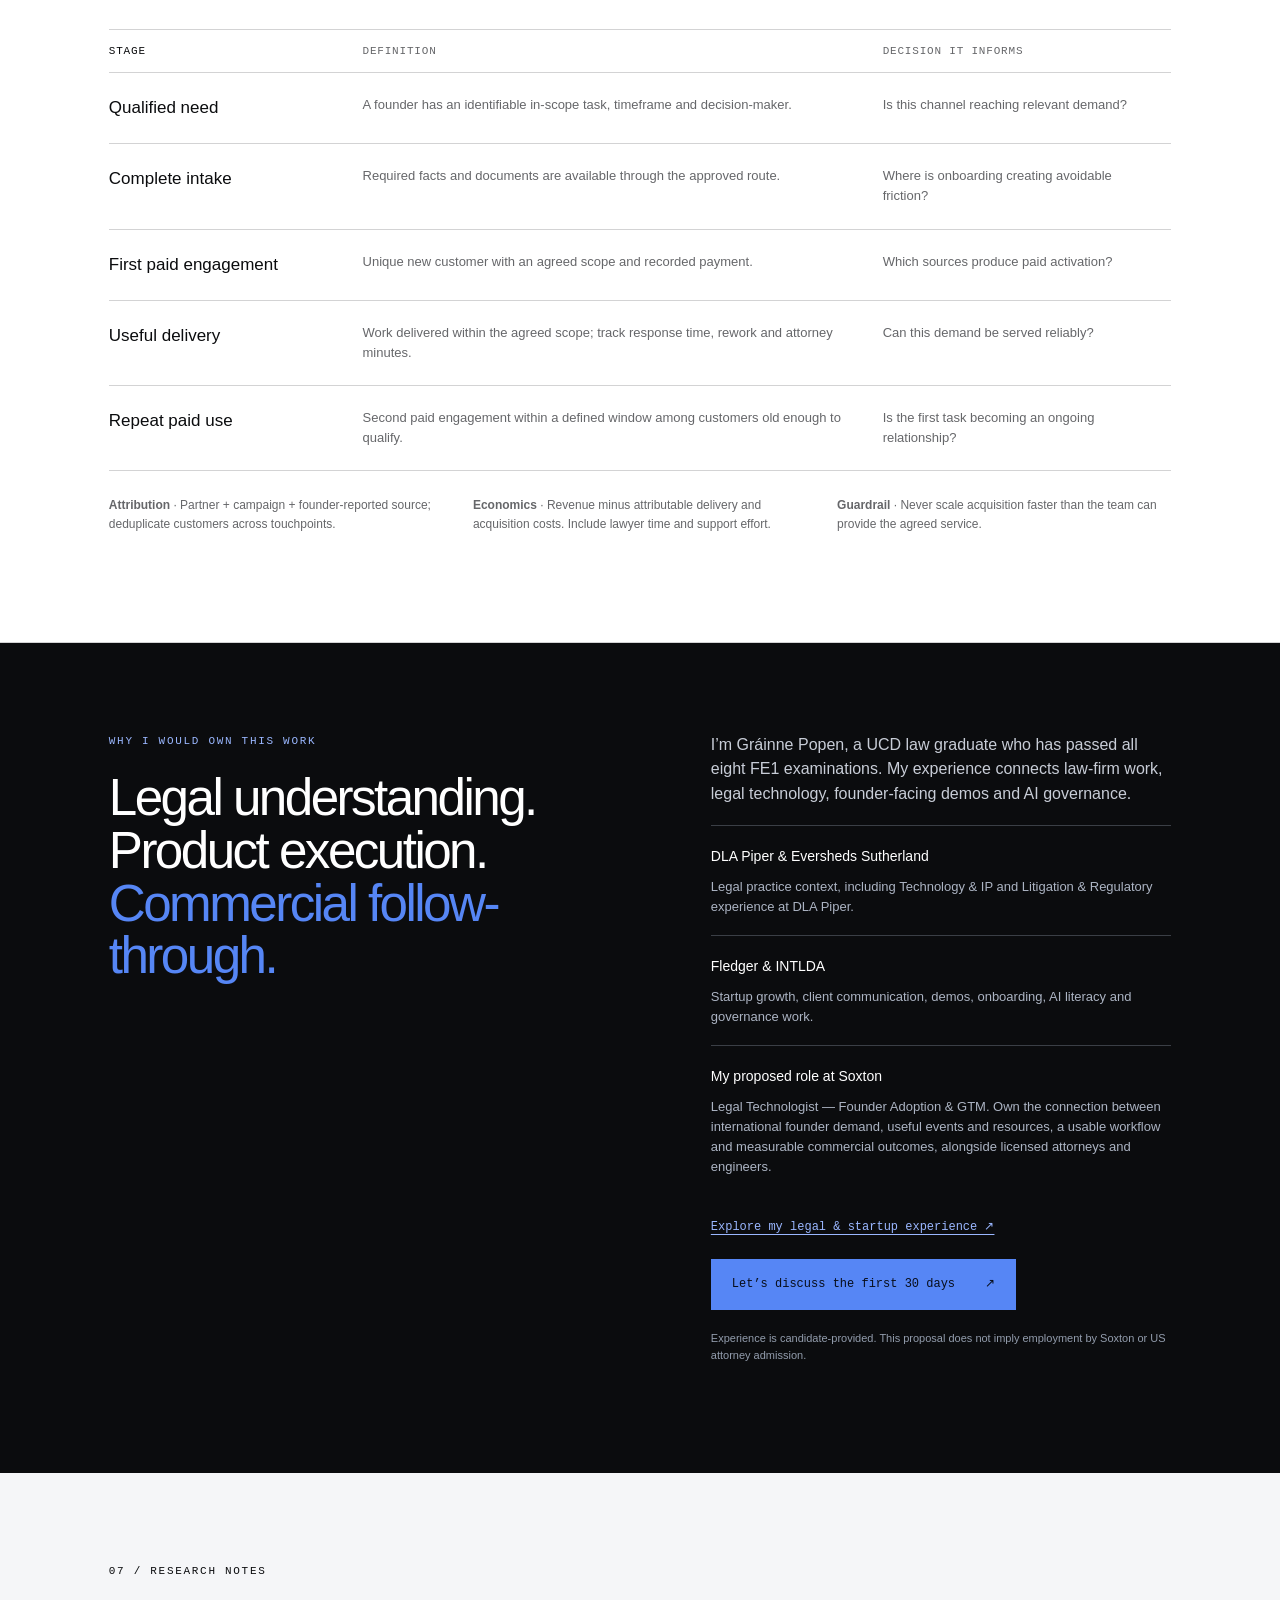
==== commit 65527591: "Record October 20 9:42 a.m. ET verification of broken careers link" ====
--- a/index.html
+++ b/index.html
@@ -21,7 +21,7 @@
 <div class="global-next"><p>Proposed audience pilots. Event guidance will state its jurisdiction; individual legal work follows Soxton’s confirmed service coverage and engagement process.</p><a href="#workbench">See the startup event concept <span aria-hidden="true">↗</span></a></div>
 </section>
 <section class="split-section" id="thesis"><div class="blue-panel"><p class="eyebrow">01 / THE OPPORTUNITY</p><h2>Be useful<br>at the moment<br>it matters.</h2><p class="panel-bottom">My working thesis<br><strong>The strongest entry point is a founder’s next real task.</strong></p></div><div class="thesis-rows"><article><span class="row-num">01</span><div class="line-icon circles" aria-hidden="true"><i></i><i></i><i></i></div><h3>Start with a specific need.</h3><p>Prioritize pre-seed and seed founders approaching a first customer agreement or contractor engagement. Qualify the task, timing, service fit and willingness to pay before treating someone as a lead.</p><p class="micro">Proposed initial segment; validate through founder interviews.</p></article><article><span class="row-num">02</span><div class="line-icon compass" aria-hidden="true"><i></i></div><h3>Borrow the introduction. Earn the trust.</h3><p>Rho and Mercury already provide public entry points. Improve their path to a useful first engagement, then test permissioned introductions and small community sessions. <a class="cite" href="#source-2">[2–4]</a></p></article><article><span class="row-num">03</span><div class="line-icon ladder" aria-hidden="true"><i></i><i></i><i></i></div><h3>Make the human review visible.</h3><p>Soxton already emphasizes attorney oversight and publishes security and status information. My contribution would be to make those foundations easy to understand during intake, demos and partner conversations. <a class="cite" href="#source-14">[14–16]</a></p></article></div></section>
-<section class="section white" id="research"><div class="section-heading"><div><p class="eyebrow">RESEARCH → A FIRST-WEEK DELIVERABLE</p><h2>Make the promise<br>and the journey agree.</h2></div><p>A concrete audit surfaced from the public research: compare the partner offer a founder sees with the service and next step they reach.</p></div><div class="audit-grid"><article><span class="tag">OBSERVED · RHO</span><h3>A waitlist / first-month offer.</h3><p>The public Rho perk advertises waitlist access, a free first month and an attorney consultation. <a class="cite" href="#source-3">[3]</a></p></article><article><span class="tag">OBSERVED · SOXTON</span><h3>Annual or pay-as-you-go.</h3><p>The main site lists a $1,000 annual membership and pay-as-you-go engagements from $200. Mercury has its own immediate-access page. <a class="cite" href="#source-1">[1–2]</a></p></article><article class="audit-action"><span class="tag">PROPOSED · MY FIRST ACTION</span><h3>Reconcile the full path.</h3><p>Confirm the current offer with each owner; align eligibility, pricing, landing copy, intake and attribution. This is a question to verify—not evidence that a partner offer is invalid.</p></article></div><article class="website-fix" id="website-fix"><div class="website-fix-heading"><div><p class="eyebrow">A CONCRETE WEBSITE IMPROVEMENT</p><h3>I would tweak the website<br>and fix this dead end.</h3></div><p>I would refine Soxton’s website, starting with the hiring-page issue shown here. A “Page not found” screen interrupts the journey; I would fix the destination and make sure visitors have a clear next step.</p></div><figure class="issue-figure"><div class="issue-toolbar"><span>OBSERVED / HIRING-PAGE DEAD END</span><a href="careers-page-not-found.png" target="_blank" rel="noopener noreferrer">Open full screenshot ↗</a></div><a class="issue-image-link" href="careers-page-not-found.png" target="_blank" rel="noopener noreferrer"><img src="careers-page-not-found.png" width="2048" height="1051" loading="lazy" alt="Screenshot of an Ashby hiring page displaying Page not found and The page you requested was not found."></a><figcaption>Screenshot supplied October 19, 2026. Proposed improvement; I have not changed Soxton’s website.</figcaption></figure><div class="three-columns fix-actions"><p><b>01 / Fix the destination.</b><br>Trace the link, confirm the intended careers page with the team and replace the broken URL or add the appropriate redirect.</p><p><b>02 / Give visitors a useful next step.</b><br>If there are no open roles, show a clear careers message and an approved way to express interest.</p><p><b>03 / Check the whole journey.</b><br>Test navigation, calls to action and external links on desktop and mobile, then add a lightweight recurring link check.</p></div></article><details class="research-note"><summary>What the market examples suggest <span>+</span></summary><div class="three-columns"><p><b>Cooley GO → meet the milestone.</b><br>Its resources follow company stages and jurisdictions. I would organize entry pages around the task a founder recognizes. <a class="cite" href="#source-21">[21]</a></p><p><b>Clerky → show the review process.</b><br>Its legal-quality discussion separates a good experience from reliable legal work. My inference: pair approachable demos with explicit attorney ownership and exceptions. <a class="cite" href="#source-20">[20]</a></p><p><b>Carta → enable the whole cohort.</b><br>Its accelerator model combines education, benefits and relationship support. I would test a repeatable workshop-and-follow-up kit before buying broad exposure. <a class="cite" href="#source-22">[22]</a></p></div></details></section>
+<section class="section white" id="research"><div class="section-heading"><div><p class="eyebrow">RESEARCH → A FIRST-WEEK DELIVERABLE</p><h2>Make the promise<br>and the journey agree.</h2></div><p>A concrete audit surfaced from the public research: compare the partner offer a founder sees with the service and next step they reach.</p></div><div class="audit-grid"><article><span class="tag">OBSERVED · RHO</span><h3>A waitlist / first-month offer.</h3><p>The public Rho perk advertises waitlist access, a free first month and an attorney consultation. <a class="cite" href="#source-3">[3]</a></p></article><article><span class="tag">OBSERVED · SOXTON</span><h3>Annual or pay-as-you-go.</h3><p>The main site lists a $1,000 annual membership and pay-as-you-go engagements from $200. Mercury has its own immediate-access page. <a class="cite" href="#source-1">[1–2]</a></p></article><article class="audit-action"><span class="tag">PROPOSED · MY FIRST ACTION</span><h3>Reconcile the full path.</h3><p>Confirm the current offer with each owner; align eligibility, pricing, landing copy, intake and attribution. This is a question to verify—not evidence that a partner offer is invalid.</p></article></div><article class="website-fix" id="website-fix"><div class="website-fix-heading"><div><p class="eyebrow">A CONCRETE WEBSITE IMPROVEMENT</p><h3>I would tweak the website<br>and fix this dead end.</h3></div><p>I would refine Soxton’s website, starting with the hiring-page issue shown here. A “Page not found” screen interrupts the journey; I would fix the destination and make sure visitors have a clear next step.</p></div><figure class="issue-figure"><div class="issue-toolbar"><span>OBSERVED / HIRING-PAGE DEAD END</span><a href="careers-page-not-found.png" target="_blank" rel="noopener noreferrer">Open full screenshot ↗</a></div><a class="issue-image-link" href="careers-page-not-found.png" target="_blank" rel="noopener noreferrer"><img src="careers-page-not-found.png" width="2048" height="1051" loading="lazy" alt="Screenshot of an Ashby hiring page displaying Page not found and The page you requested was not found."></a><figcaption><strong>As of 9:42 a.m. ET on October 20, 2026, the careers link still returns “Page not found.”</strong> Screenshot supplied October 19, 2026. <a href="https://jobs.ashbyhq.com/soxton" target="_blank" rel="noopener noreferrer">View the careers destination ↗</a></figcaption></figure><div class="three-columns fix-actions"><p><b>01 / Fix the destination.</b><br>Trace the link, confirm the intended careers page with the team and replace the broken URL or add the appropriate redirect.</p><p><b>02 / Give visitors a useful next step.</b><br>If there are no open roles, show a clear careers message and an approved way to express interest.</p><p><b>03 / Check the whole journey.</b><br>Test navigation, calls to action and external links on desktop and mobile, then add a lightweight recurring link check.</p></div></article><details class="research-note"><summary>What the market examples suggest <span>+</span></summary><div class="three-columns"><p><b>Cooley GO → meet the milestone.</b><br>Its resources follow company stages and jurisdictions. I would organize entry pages around the task a founder recognizes. <a class="cite" href="#source-21">[21]</a></p><p><b>Clerky → show the review process.</b><br>Its legal-quality discussion separates a good experience from reliable legal work. My inference: pair approachable demos with explicit attorney ownership and exceptions. <a class="cite" href="#source-20">[20]</a></p><p><b>Carta → enable the whole cohort.</b><br>Its accelerator model combines education, benefits and relationship support. I would test a repeatable workshop-and-follow-up kit before buying broad exposure. <a class="cite" href="#source-22">[22]</a></p></div></details></section>
 <section class="section ink" id="plan"><div class="section-heading"><div><p class="eyebrow">02 / THE 30–60–90 PLAN</p><h2>Bring Soxton global.<br>One phase at a time.</h2></div><p>A 30/60/90-day path from market discovery to an international startup event series, with practical resources, consistent content and measurable founder demand.</p></div><div class="phase-tabs" role="tablist" aria-label="Plan phases"><button id="phase-0" role="tab" aria-selected="true" aria-controls="phasePanel" data-phase="0"><span>01–30</span><b>Audit & show up</b><i>↘</i></button><button id="phase-1" role="tab" aria-selected="false" aria-controls="phasePanel" data-phase="1" tabindex="-1"><span>31–60</span><b>Host & connect</b><i>↘</i></button><button id="phase-2" role="tab" aria-selected="false" aria-controls="phasePanel" data-phase="2" tabindex="-1"><span>61–90</span><b>Repeat globally</b><i>↘</i></button></div><div id="phasePanel" role="tabpanel" aria-labelledby="phase-0" tabindex="0"></div><p class="fineprint">All volumes and conversion goals are planning hypotheses, not forecasts, benchmarks or reported Soxton results. Recalibrate after baseline discovery and capacity review.</p></section>
 <section class="section white" id="channels"><div class="section-heading"><div><p class="eyebrow">03 / WHERE TO REACH STARTUPS</p><h2>Thinking forward:<br>partnership</h2></div><p>Ten researched starting routes for the first pilot. Add UK/Ireland community and accelerator prospects during the first 30 days, validating audience fit and existing legal partnerships before outreach.</p></div><div class="filters" role="group" aria-label="Filter distribution targets"><button data-filter="all" aria-pressed="true">All <span>10</span></button><button data-filter="existing" aria-pressed="false">Existing relationships <span>3</span></button><button data-filter="pilot" aria-pressed="false">Proposed pilots <span>5</span></button><button data-filter="later" aria-pressed="false">Later / constrained <span>2</span></button></div><p id="channelCount" class="micro" aria-live="polite">Showing 10 distribution targets</p><div id="channelList" class="channel-list"></div><details class="research-note"><summary>How I would turn a channel into a qualified founder conversation <span>+</span></summary><div class="qualify-grid"><p><b>Look for a real trigger.</b> A new customer, first hire, formation milestone or upcoming financing—not merely “is a startup.”</p><p><b>Confirm service fit.</b> Stage, jurisdiction, matter type, decision-maker, timeframe, current counsel and scope.</p><p><b>Earn a permissioned next step.</b> Partner-led invitation or consented introduction. No harvested community lists or assumed portfolio access.</p><p><b>Record the outcome.</b> Source, stated task, intake status, agreed scope, paid engagement and reasons for a no. Respect partner and service boundaries.</p></div></details></section>
 <section class="split-section trust-section" id="trust"><div class="blue-panel"><p class="eyebrow">04 / HOW TO ESTABLISH CREDIBILITY</p><h2>Trust is<br>something<br>you can show.</h2><p class="panel-bottom">Build on what exists.<br><strong>Make the evidence useful at the decision point.</strong></p></div><div class="trust-content"><p class="intro-copy">A founder should understand who is responsible, what happens next and what the service does with their information before being asked to commit.</p><details open><summary><span>01</span> Show the journey <i>−</i></summary><div><p><b>Asset:</b> a one-page “your first request” walkthrough and a short synthetic demo.</p><p><b>Validate:</b> service fit → conflicts and engagement where applicable → agreed scope and price → attorney review → delivery and questions. Confirm the real sequence and provider with the team. <a class="cite" href="#source-17">[17]</a></p><p><b>Test:</b> can five founders explain the next step and when an attorney becomes involved?</p></div></details><details><summary><span>02</span> Answer the difficult questions <i>+</i></summary><div><p><b>Asset:</b> an approved FAQ: who handles my request, how is AI used, when do I become a client, where do documents go, and what happens if the task is complex?</p><p><b>Validate:</b> actual provider, jurisdictions, retention, model-provider access and deletion practices. Public privacy and terms pages are a starting point, not a substitute for product-specific answers. <a class="cite" href="#source-17">[17–18]</a></p><p><b>Test:</b> log unresolved objections and whether the answer helps someone complete appropriate intake.</p></div></details><details><summary><span>03</span> Make existing security work legible <i>+</i></summary><div><p><b>Asset:</b> a founder-readable trust brief linking security reporting, status information and approved operational answers.</p><p><b>Observed:</b> Soxton’s April 2026 update describes a Vanta-supported SOC 2 process. Confirm the current audit status; do not turn that statement into a certification claim. <a class="cite" href="#source-14">[14–16]</a></p><p><b>Test:</b> whether the brief resolves specific objections—not merely whether people open it.</p></div></details><details><summary><span>04</span> Turn completed work into evidence <i>+</i></summary><div><p><b>Asset:</b> one permissioned case study with the founder’s task, scope, actual timestamps, human-review role and practical outcome.</p><p><b>Validate:</b> customer consent, metric definitions and any quotation. Define the clock and eligible work before repeating turnaround or savings claims.</p><p><b>Test:</b> whether relevant prospects understand the use case and take a qualified next step. Never invent a customer, endorsement or result.</p></div></details></div></section>
@@ -32,4 +32,4 @@
 <section class="about-section" id="about"><div><p class="eyebrow">WHY I WOULD OWN THIS WORK</p><h2>Legal understanding.<br>Product execution.<br><span>Commercial follow-through.</span></h2></div><div class="about-copy"><p>I’m Gráinne Popen, a UCD law graduate who has passed all eight FE1 examinations. My experience connects law-firm work, legal technology, founder-facing demos and AI governance.</p><div class="experience-row"><b>DLA Piper & Eversheds Sutherland</b><p>Legal practice context, including Technology & IP and Litigation & Regulatory experience at DLA Piper.</p></div><div class="experience-row"><b>Fledger & INTLDA</b><p>Startup growth, client communication, demos, onboarding, AI literacy and governance work.</p></div><div class="experience-row"><b>My proposed role at Soxton</b><p>Legal Technologist — Founder Adoption & GTM. Own the connection between international founder demand, useful events and resources, a usable workflow and measurable commercial outcomes, alongside licensed attorneys and engineers.</p></div><a class="experience-page-link" href="experience.html">Explore my legal &amp; startup experience ↗</a><a class="button blue" href="mailto:popengrainne@gmail.com">Let’s discuss the first 30 days <span>↗</span></a><p class="micro">Experience is candidate-provided. This proposal does not imply employment by Soxton or US attorney admission.</p></div></section>
 <section class="section sources-section" id="sources"><div class="section-heading"><div><p class="eyebrow">07 / RESEARCH NOTES</p><h2>Built on evidence.<br>Clear about assumptions.</h2></div><p>Public research reviewed October 19, 2026. Existing relationships, proposed tests and demonstrations are labeled separately. No access to internal conversion, revenue or operational data.</p></div><details id="sourceDetails"><summary>View 22 primary sources & interpretation notes <span>+</span></summary><ol id="sourceList"></ol></details><details class="research-note"><summary>Questions I would resolve with the team before launch <span>+</span></summary><div class="two-columns"><ul><li>Which service and founder segment has the strongest repeat use?</li><li>Where do Rho and Mercury referrals currently drop off?</li><li>What is each partner’s current offer and distribution permission?</li><li>Which matters can the team serve consistently at an acceptable cost?</li></ul><ul><li>Who contracts with the client, and when does engagement begin?</li><li>What are the approved answers on data handling and AI providers?</li><li>What is the current security-audit status and evidence?</li><li>Which claims, examples and follow-ups are cleared for publication?</li></ul></div></details></section>
 </main><footer><a class="wordmark" href="#top">soxton<span> / a proposal by Gráinne Popen</span></a><p>Independent work sample · Research, concepts and prototypes<br>Prepared for discussion, not an official Soxton publication.</p><a href="#top">Back to top ↑</a></footer>
-<script src="data.js?v=004220c226"></script><script src="app.js?v=a7f059b366"></script></body></html>
+<script src="data.js?v=1cddab84fe"></script><script src="app.js?v=a7f059b366"></script></body></html>
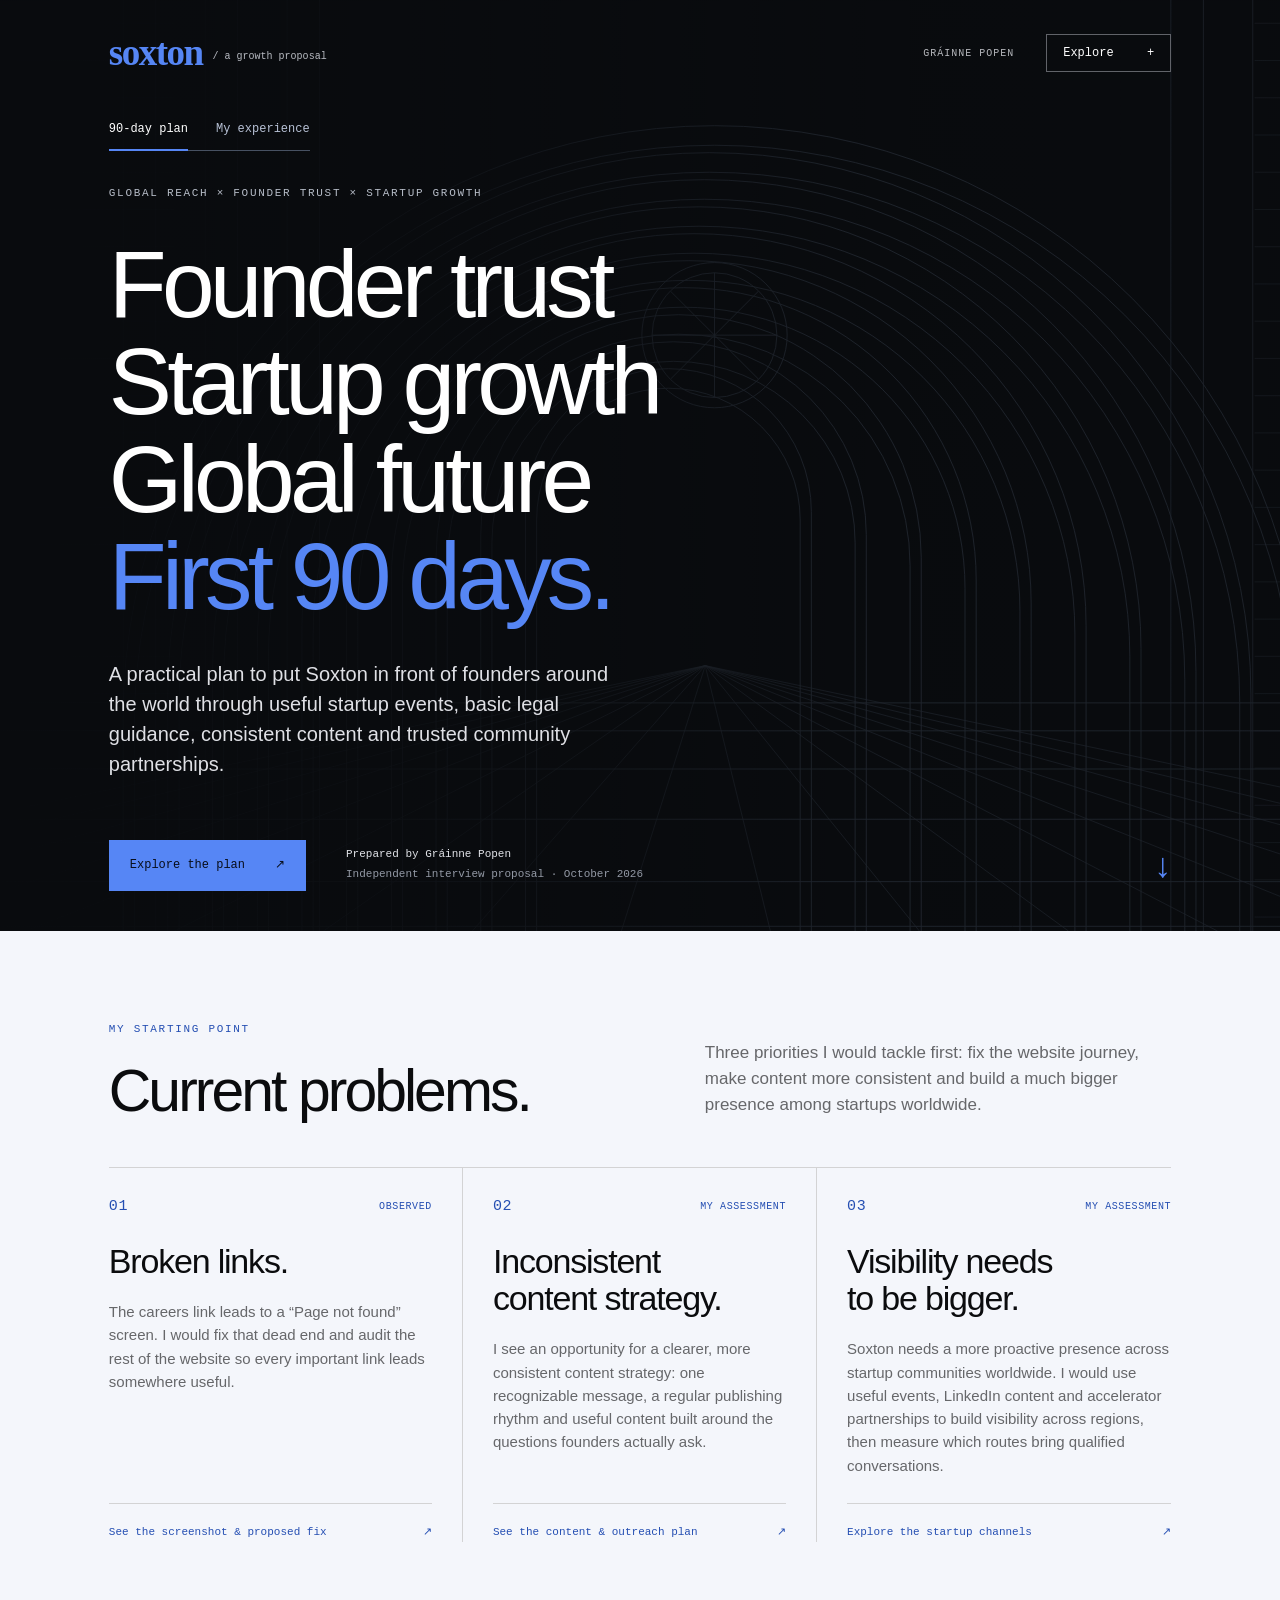
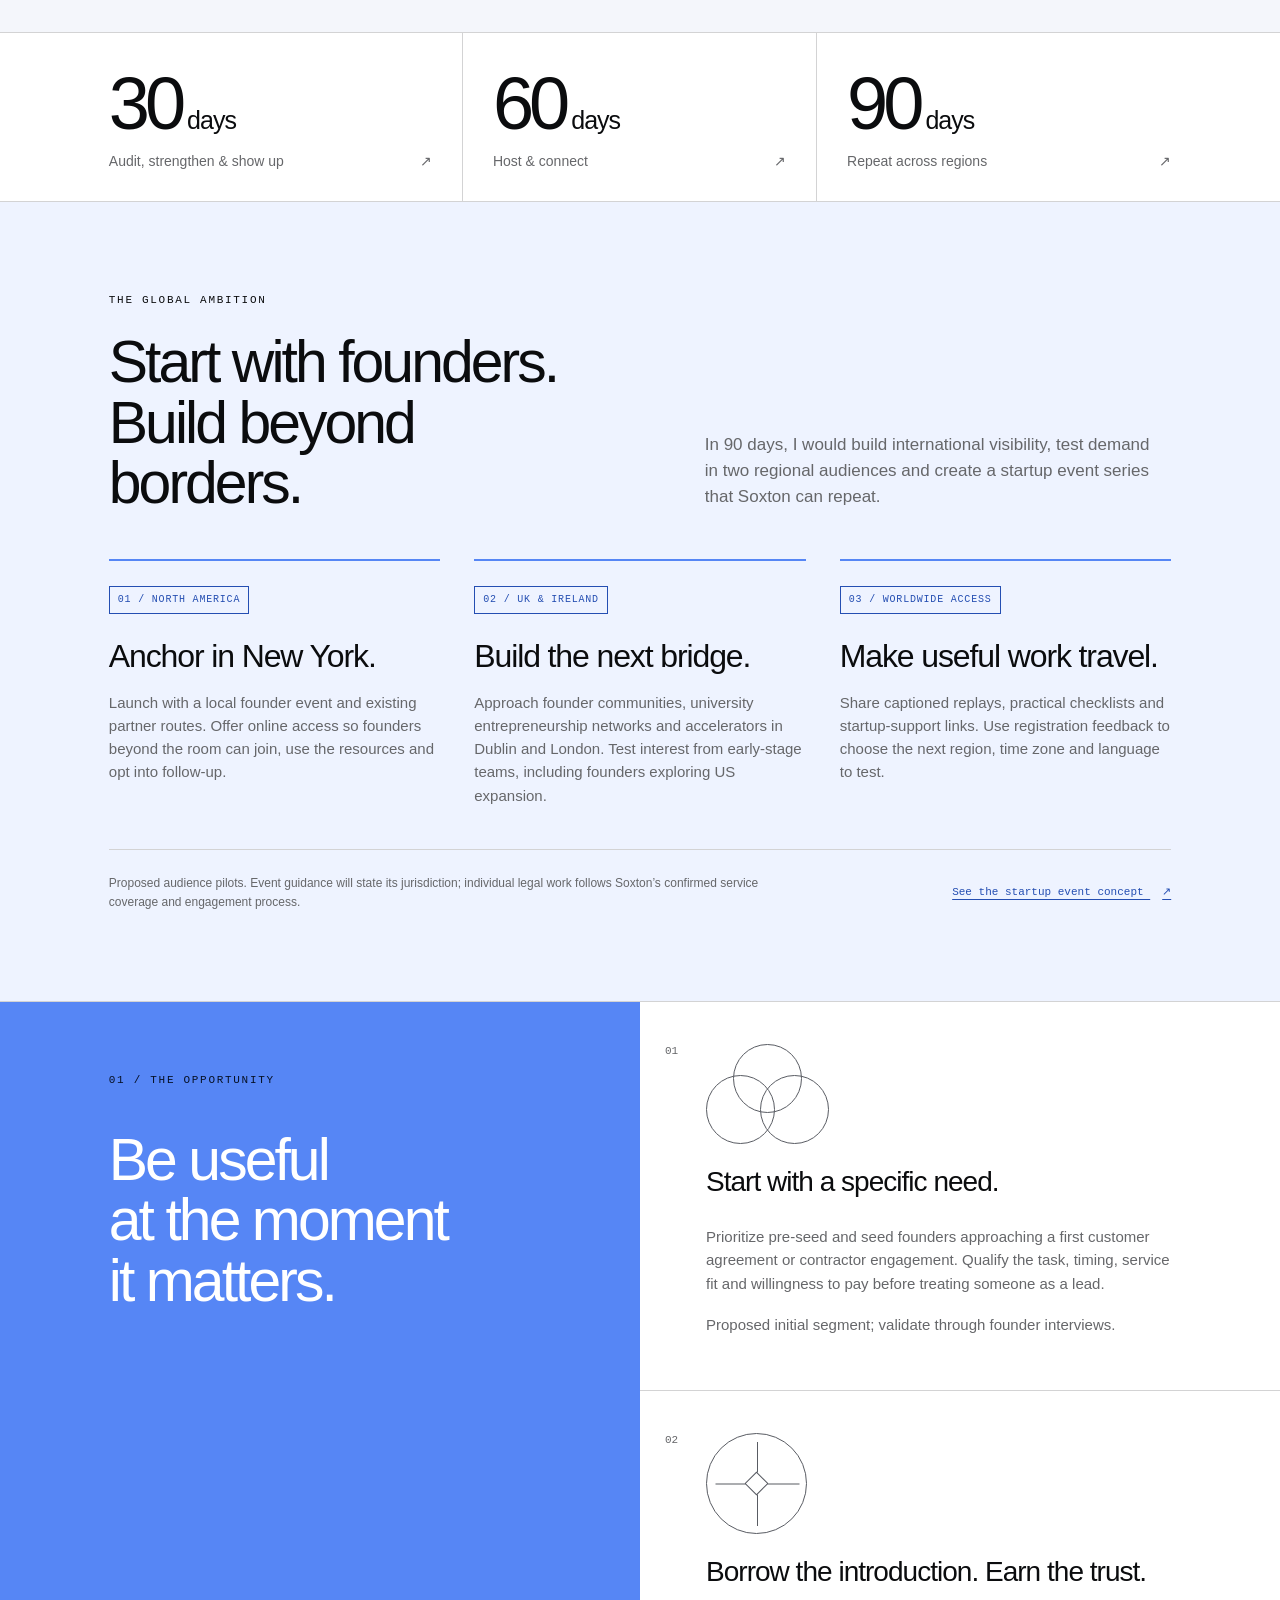
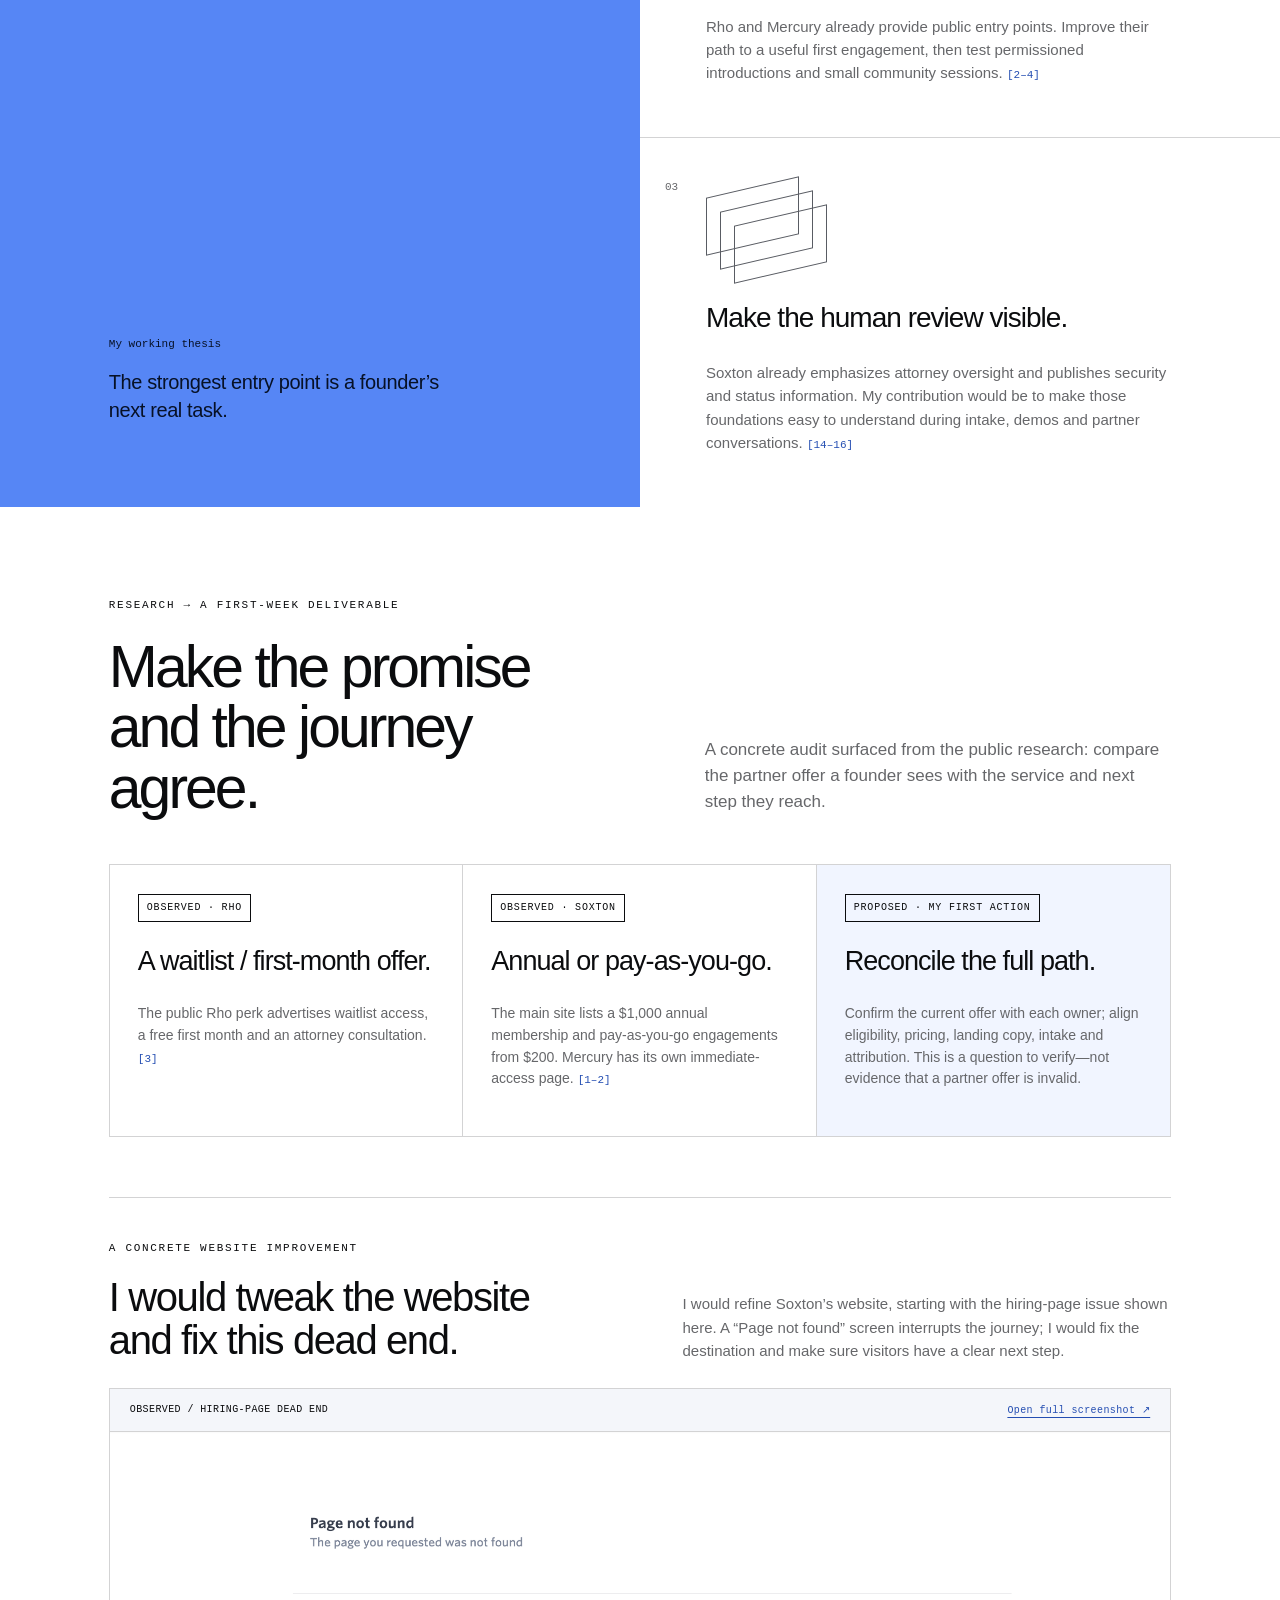
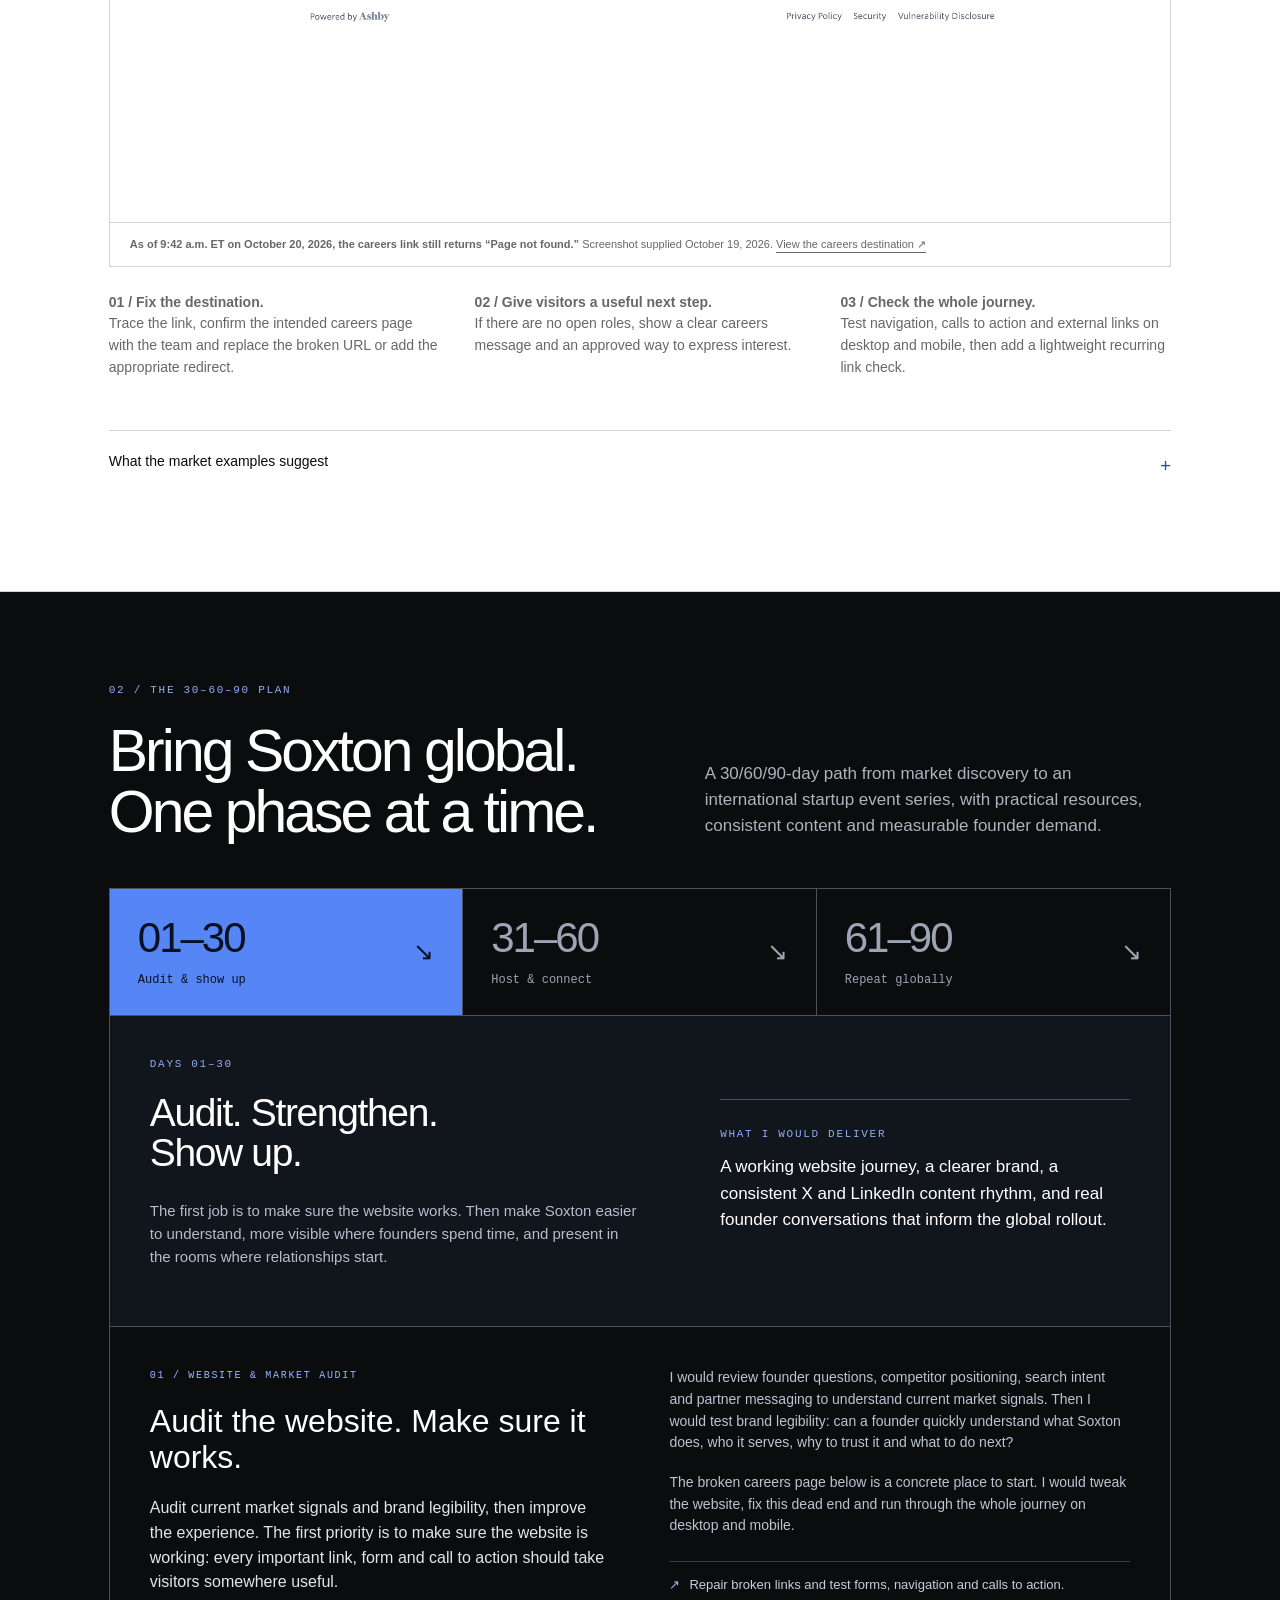
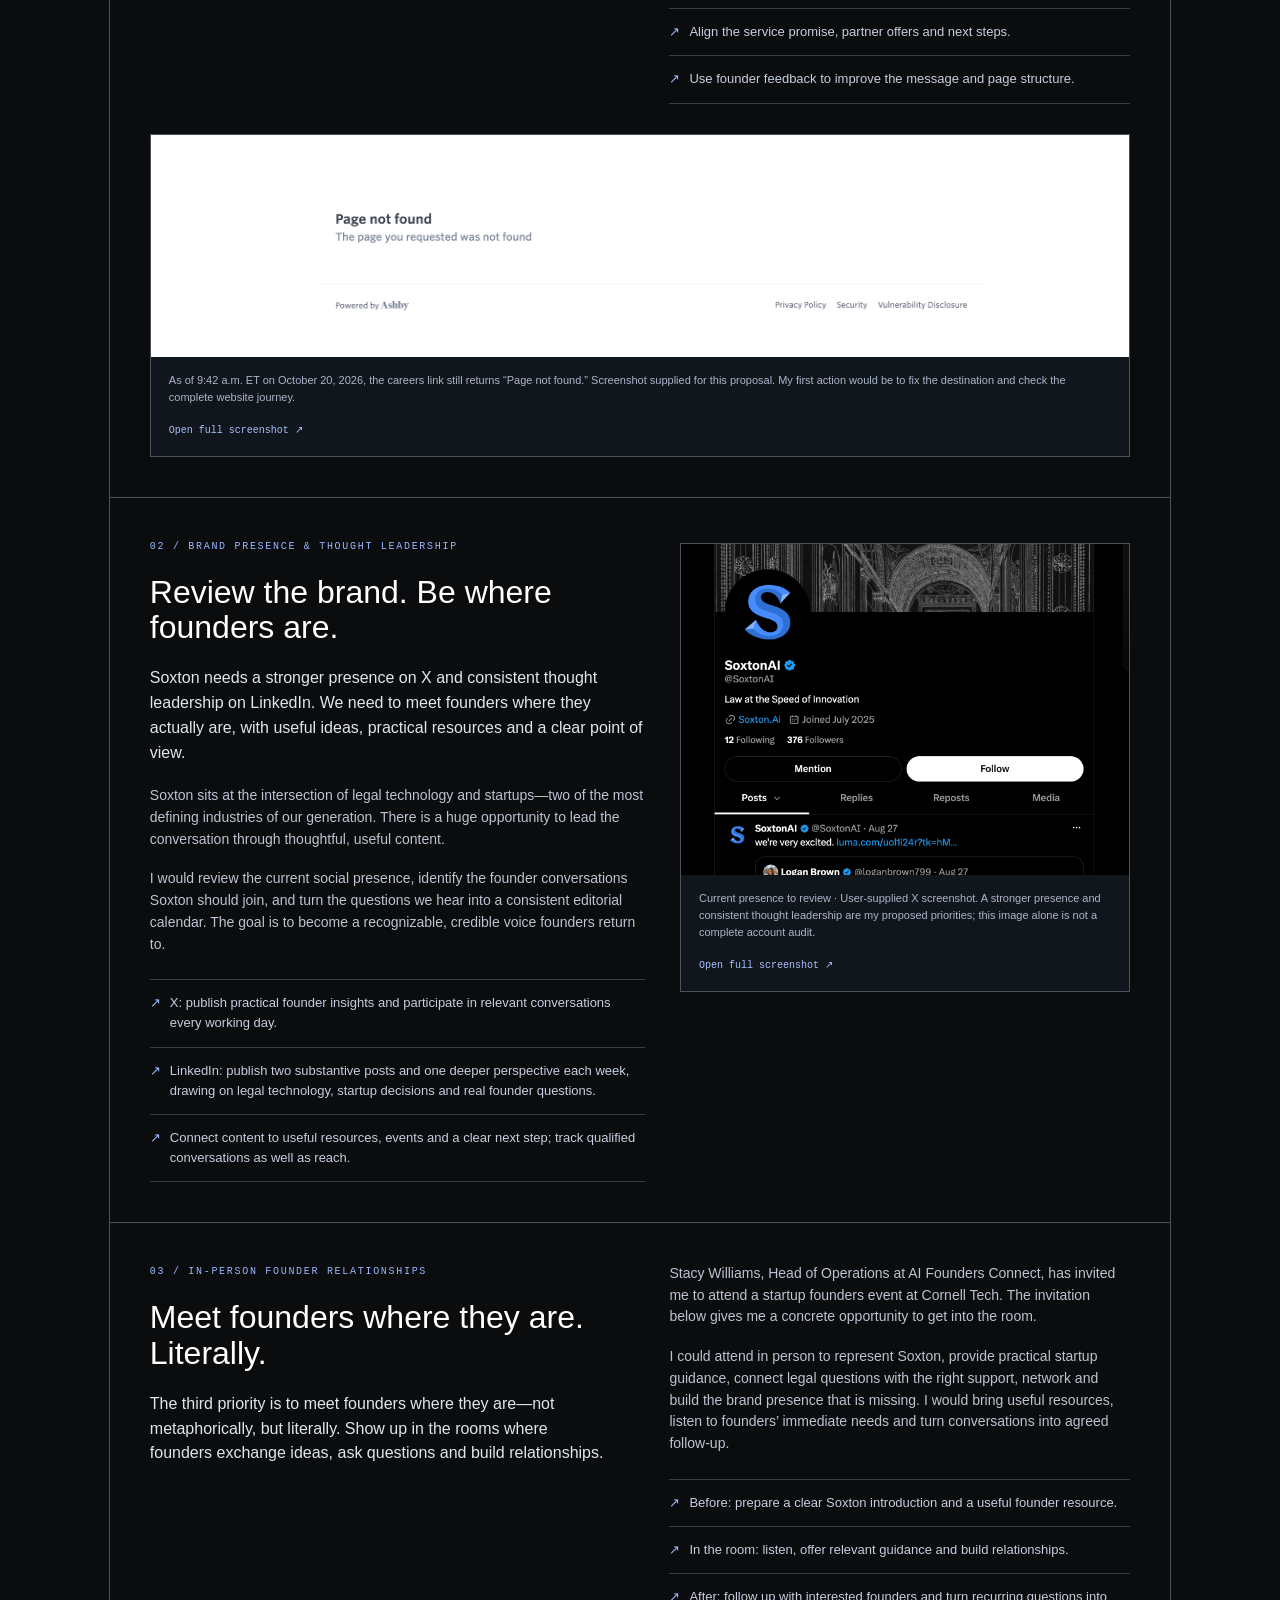
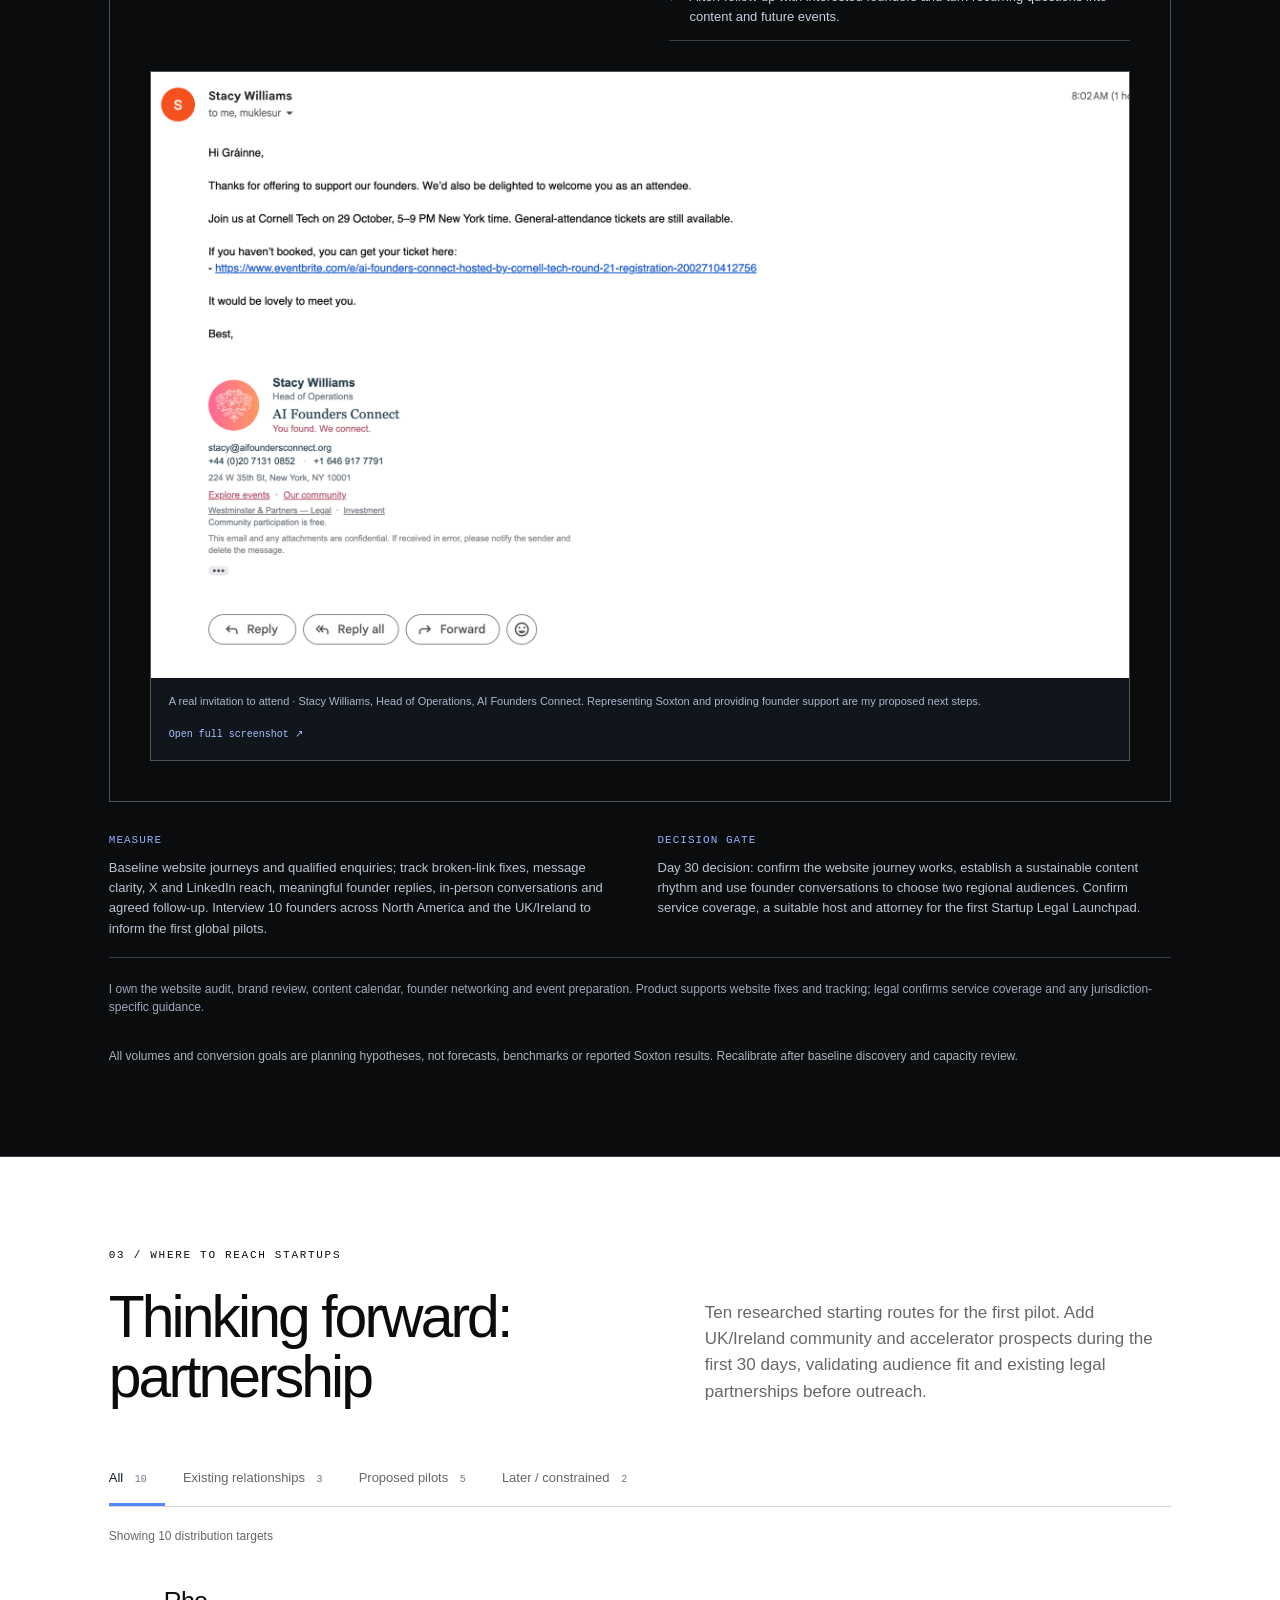
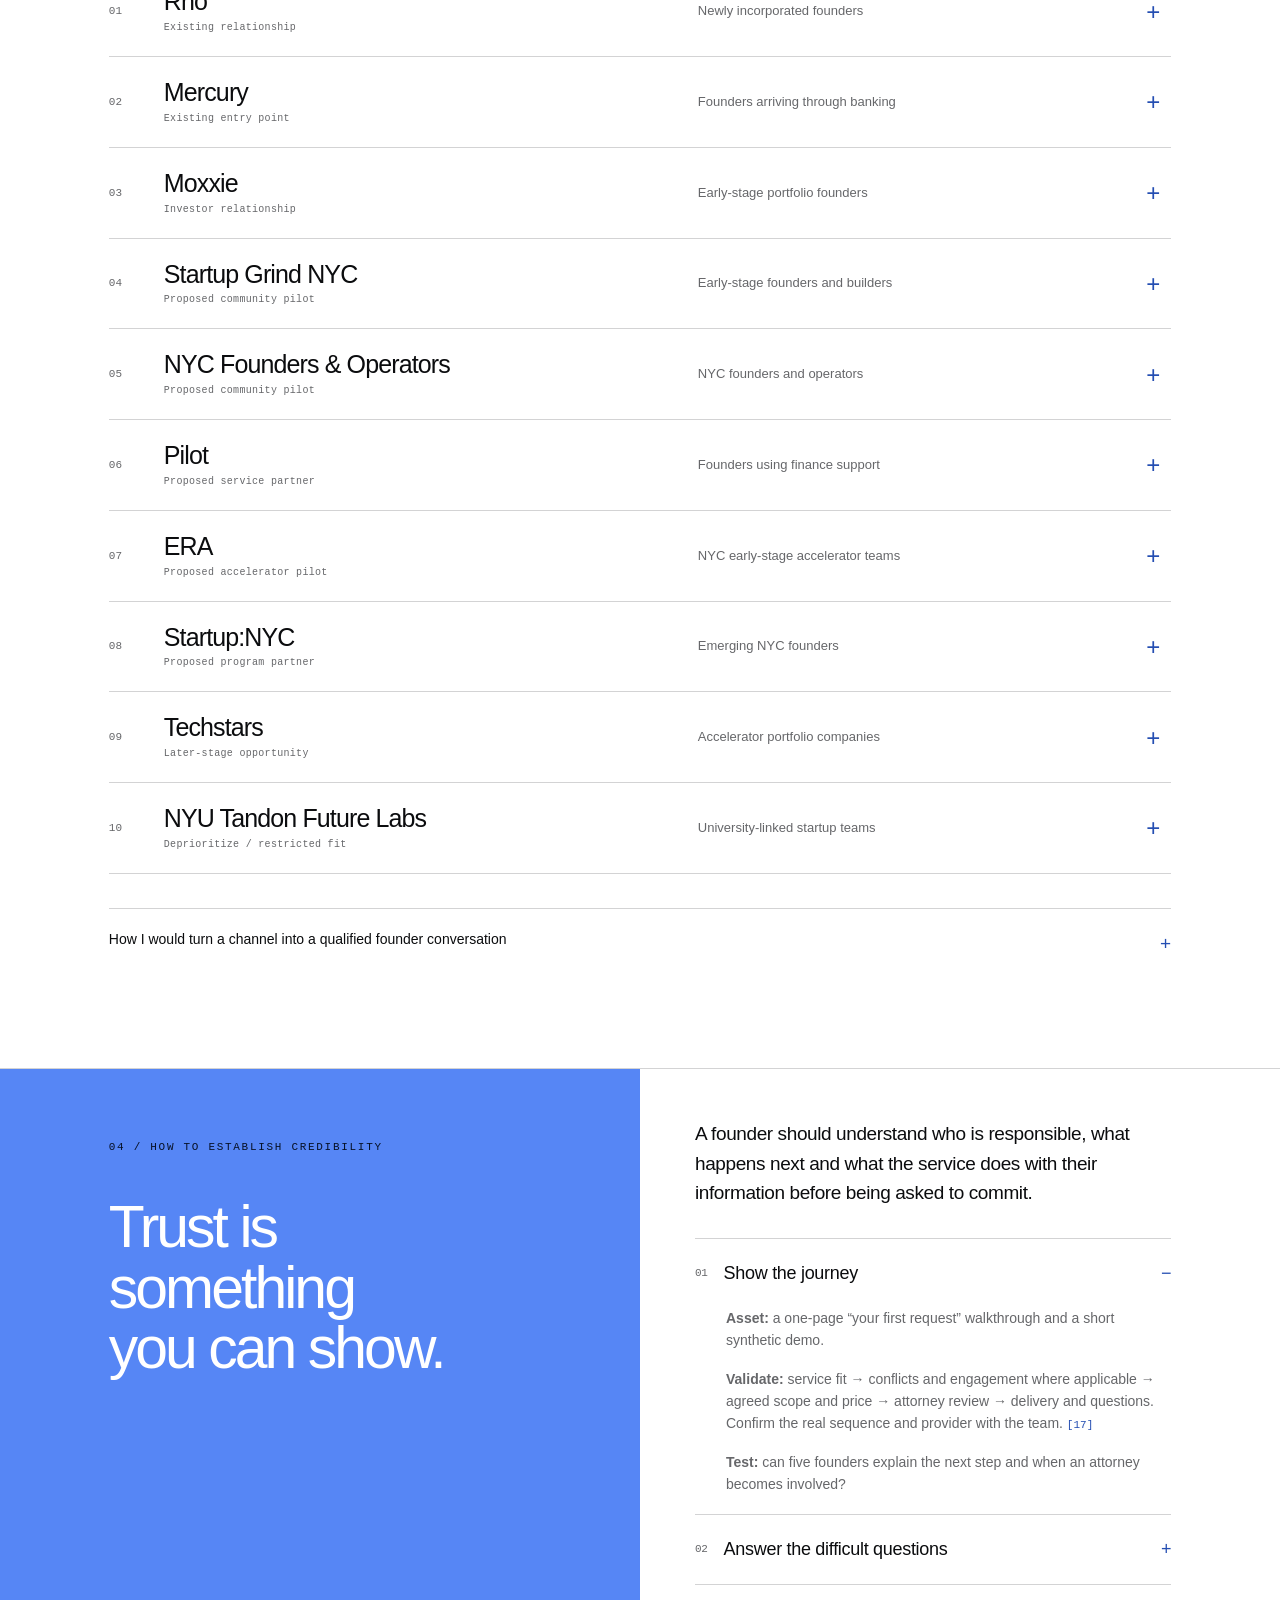
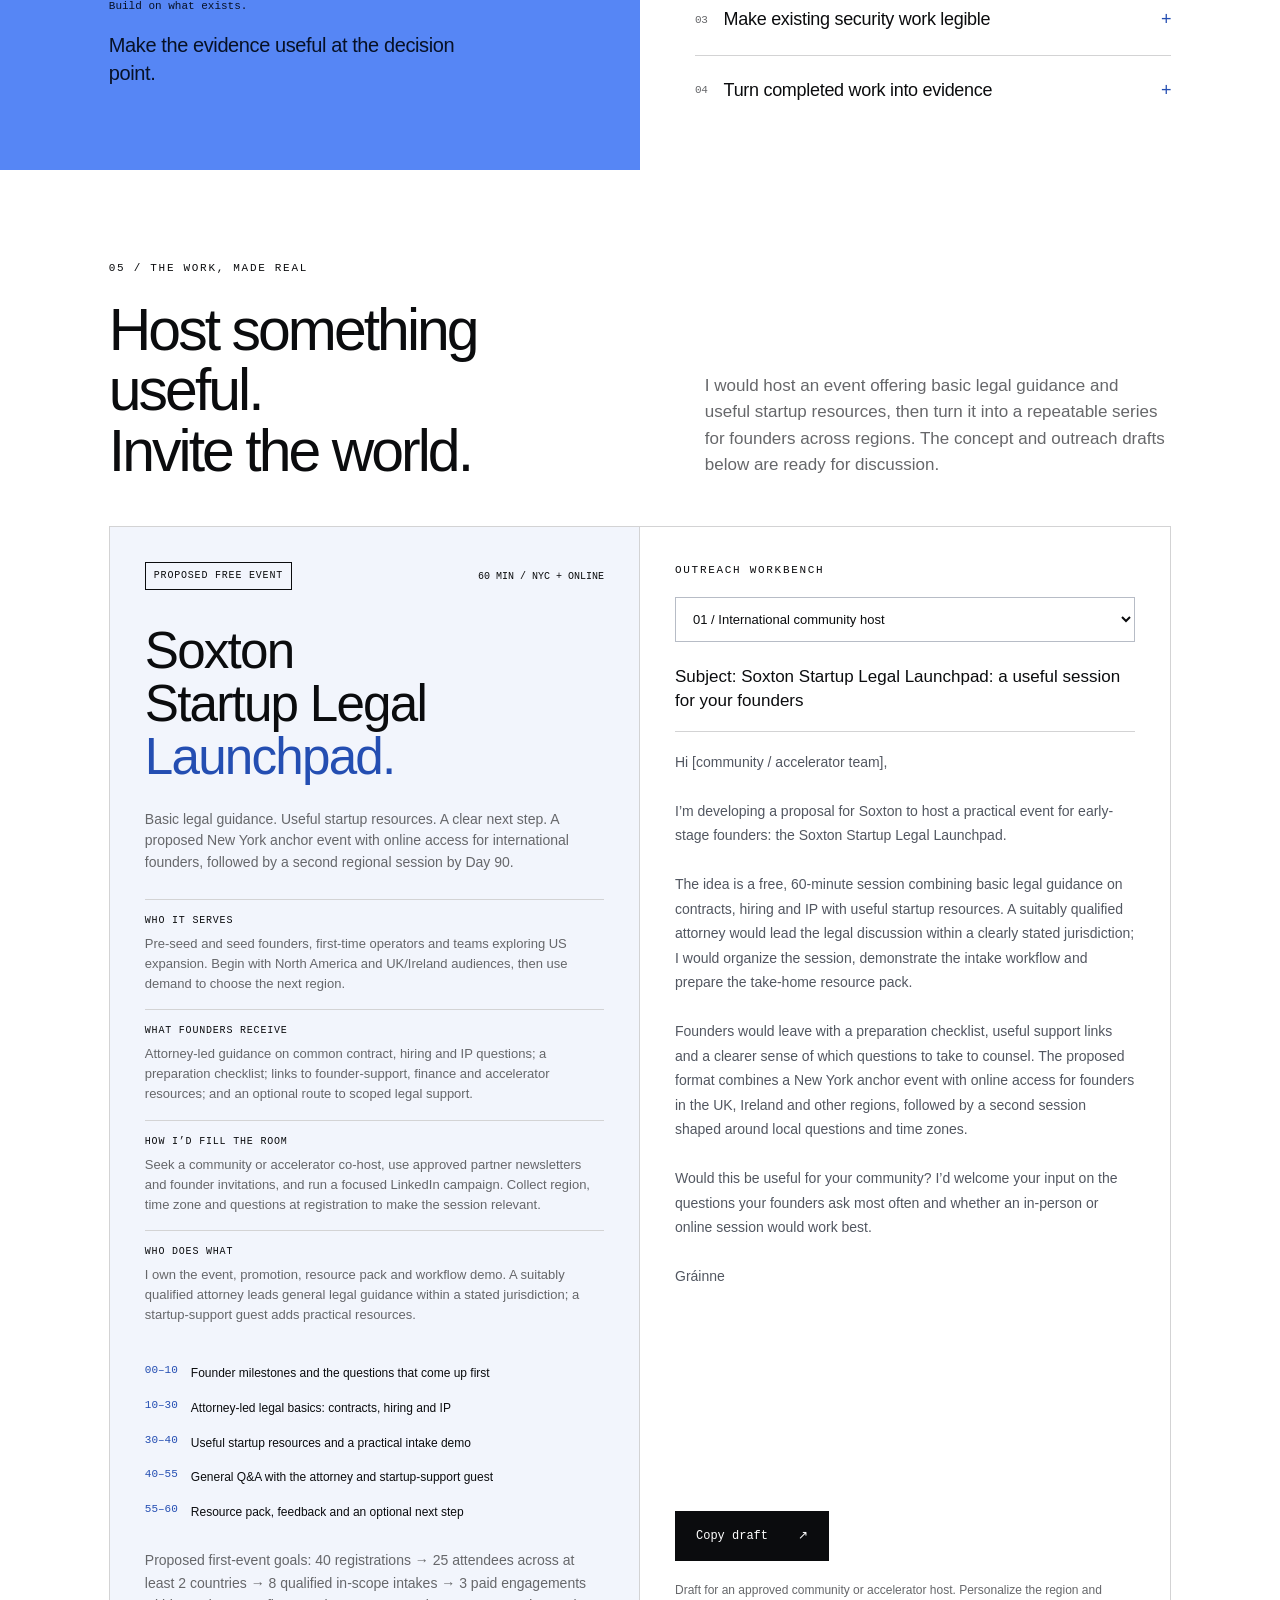
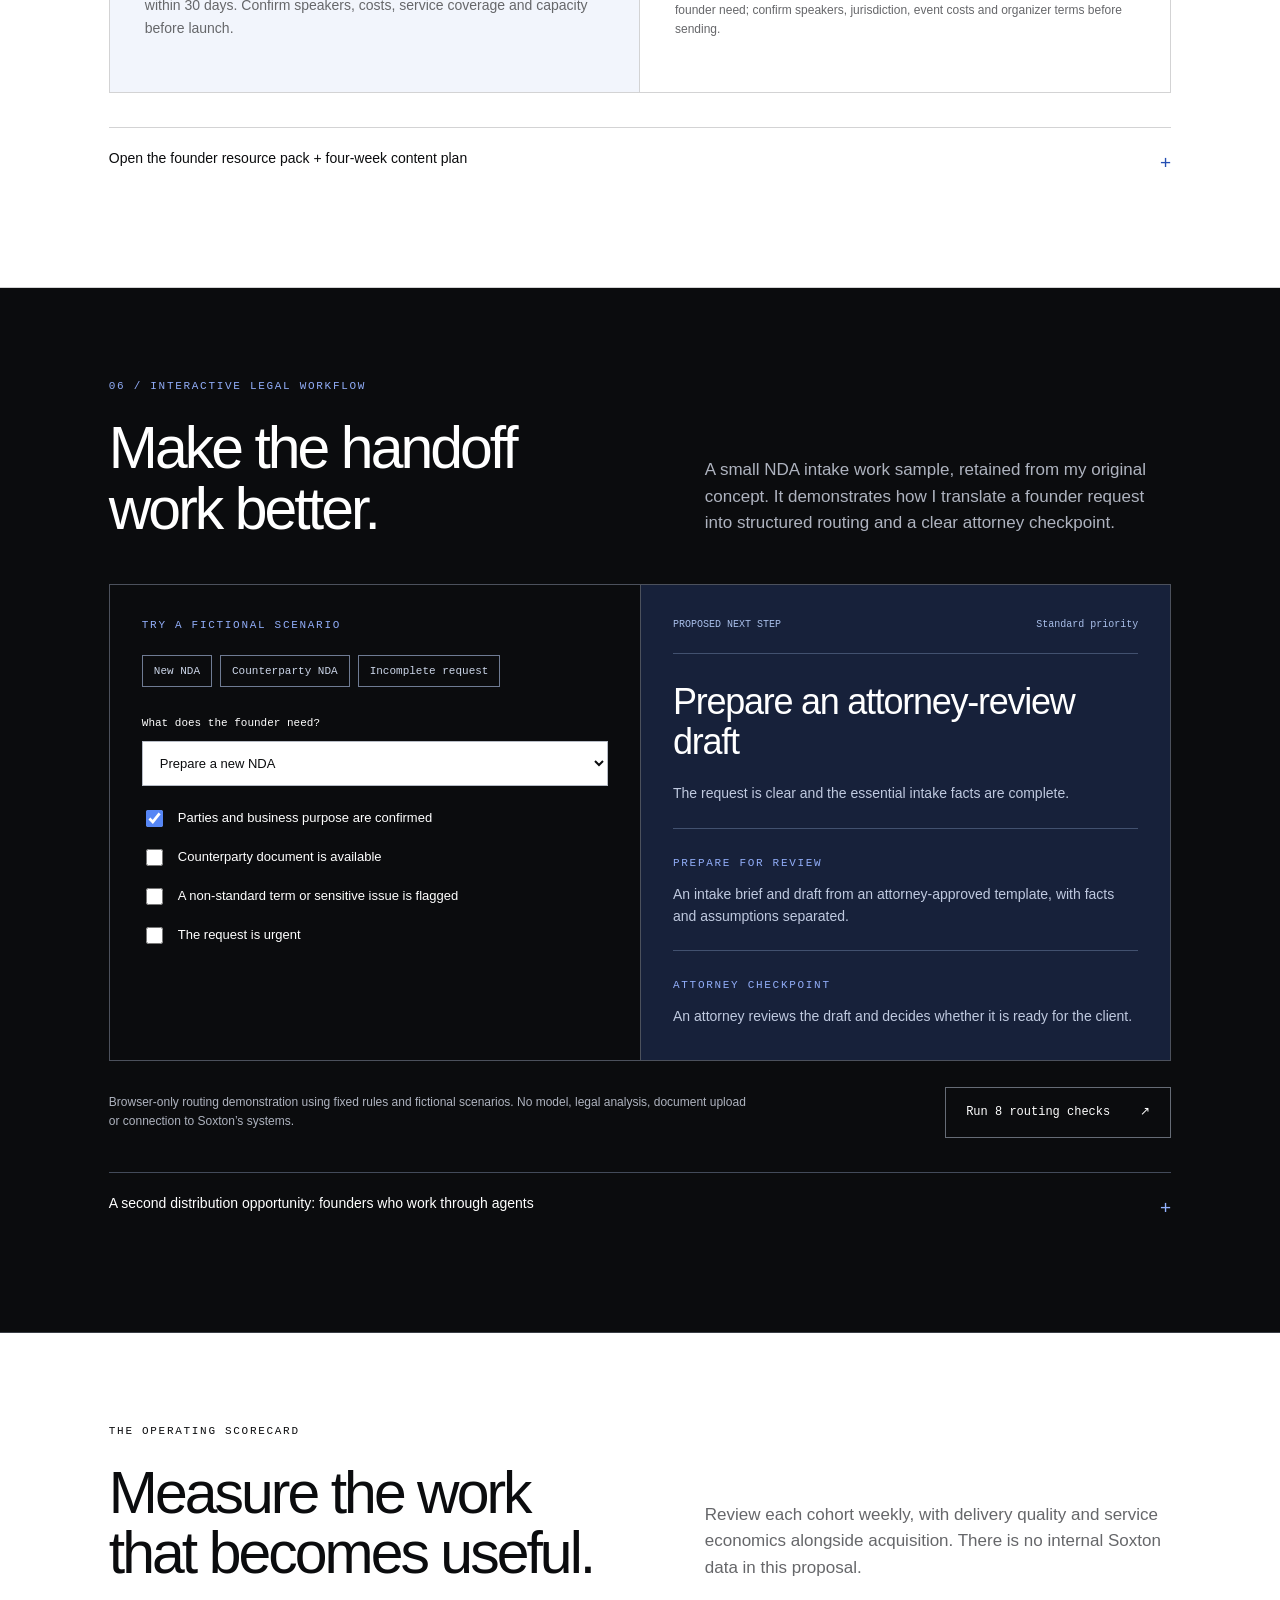
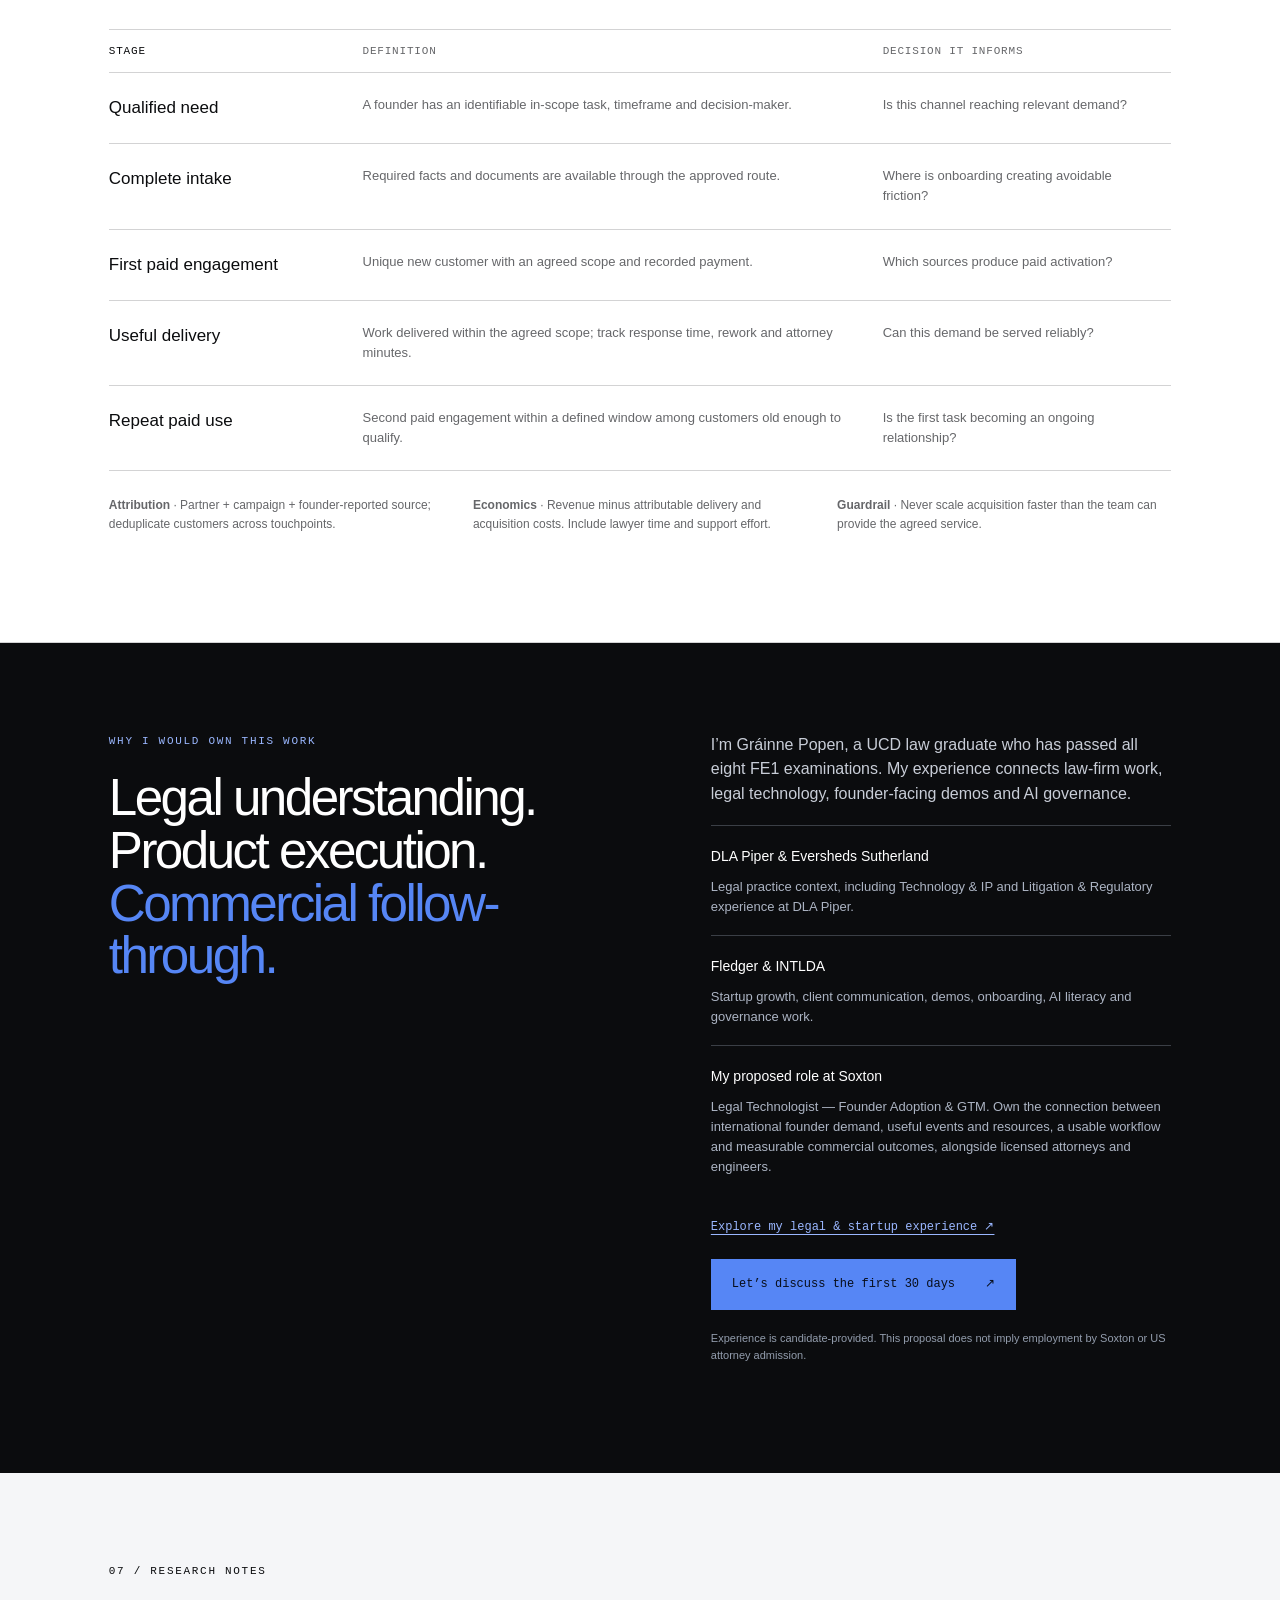
==== commit ec4e8af0: "Remove period after Startup growth in hero tagline" ====
--- a/index.html
+++ b/index.html
@@ -5,7 +5,7 @@
 <header class="topbar"><a class="wordmark" href="#top" aria-label="Soxton proposal home">soxton<span> / a growth proposal</span></a><div class="topright"><span class="author-tag">GRÁINNE POPEN</span><button id="menuToggle" aria-expanded="false" aria-controls="navigation">Explore <span aria-hidden="true">+</span></button></div></header><nav class="page-tabs" aria-label="Proposal pages"><a href="index.html?v=experience" aria-current="page">90-day plan</a><a href="experience.html">My experience</a></nav>
 <nav id="navigation" aria-label="Main navigation" hidden><a href="experience.html">My experience <span>GRÁINNE POPEN</span></a><a href="#problems">Current problems <span>START HERE</span></a><a href="#global">Bring Soxton global <span>THE AMBITION</span></a><a href="#thesis">The opportunity <span>01</span></a><a href="#plan">30 / 60 / 90 <span>02</span></a><a href="#channels">Startup channels <span>03</span></a><a href="#trust">Building credibility <span>04</span></a><a href="#workbench">The work, made real <span>05</span></a><a href="#demo">Workflow demo <span>06</span></a><a href="#sources">Research & sources <span>07</span></a></nav>
 <main id="main">
-<section class="hero" id="top"><div class="architecture" aria-hidden="true"></div><div class="hero-inner"><p class="eyebrow">GLOBAL REACH × FOUNDER TRUST × STARTUP GROWTH</p><h1>Founder trust<br>Startup growth.<br>Global future<br><span>First 90 days.</span></h1><p class="hero-lead">A practical plan to put Soxton in front of founders around the world through useful startup events, basic legal guidance, consistent content and trusted community partnerships.</p><div class="hero-bottom"><a class="button blue" href="#plan">Explore the plan <span>↗</span></a><p>Prepared by Gráinne Popen<br><span>Independent interview proposal · October 2026</span></p><a class="scroll" href="#problems" aria-label="Scroll to current problems">↓</a></div></div></section>
+<section class="hero" id="top"><div class="architecture" aria-hidden="true"></div><div class="hero-inner"><p class="eyebrow">GLOBAL REACH × FOUNDER TRUST × STARTUP GROWTH</p><h1>Founder trust<br>Startup growth<br>Global future<br><span>First 90 days.</span></h1><p class="hero-lead">A practical plan to put Soxton in front of founders around the world through useful startup events, basic legal guidance, consistent content and trusted community partnerships.</p><div class="hero-bottom"><a class="button blue" href="#plan">Explore the plan <span>↗</span></a><p>Prepared by Gráinne Popen<br><span>Independent interview proposal · October 2026</span></p><a class="scroll" href="#problems" aria-label="Scroll to current problems">↓</a></div></div></section>
 <section class="section problems-section" id="problems" aria-labelledby="problems-heading">
 <div class="section-heading"><div><p class="eyebrow">MY STARTING POINT</p><h2 id="problems-heading">Current problems.</h2></div><p>Three priorities I would tackle first: fix the website journey, make content more consistent and build a much bigger presence among startups worldwide.</p></div>
 <div class="problem-grid">
